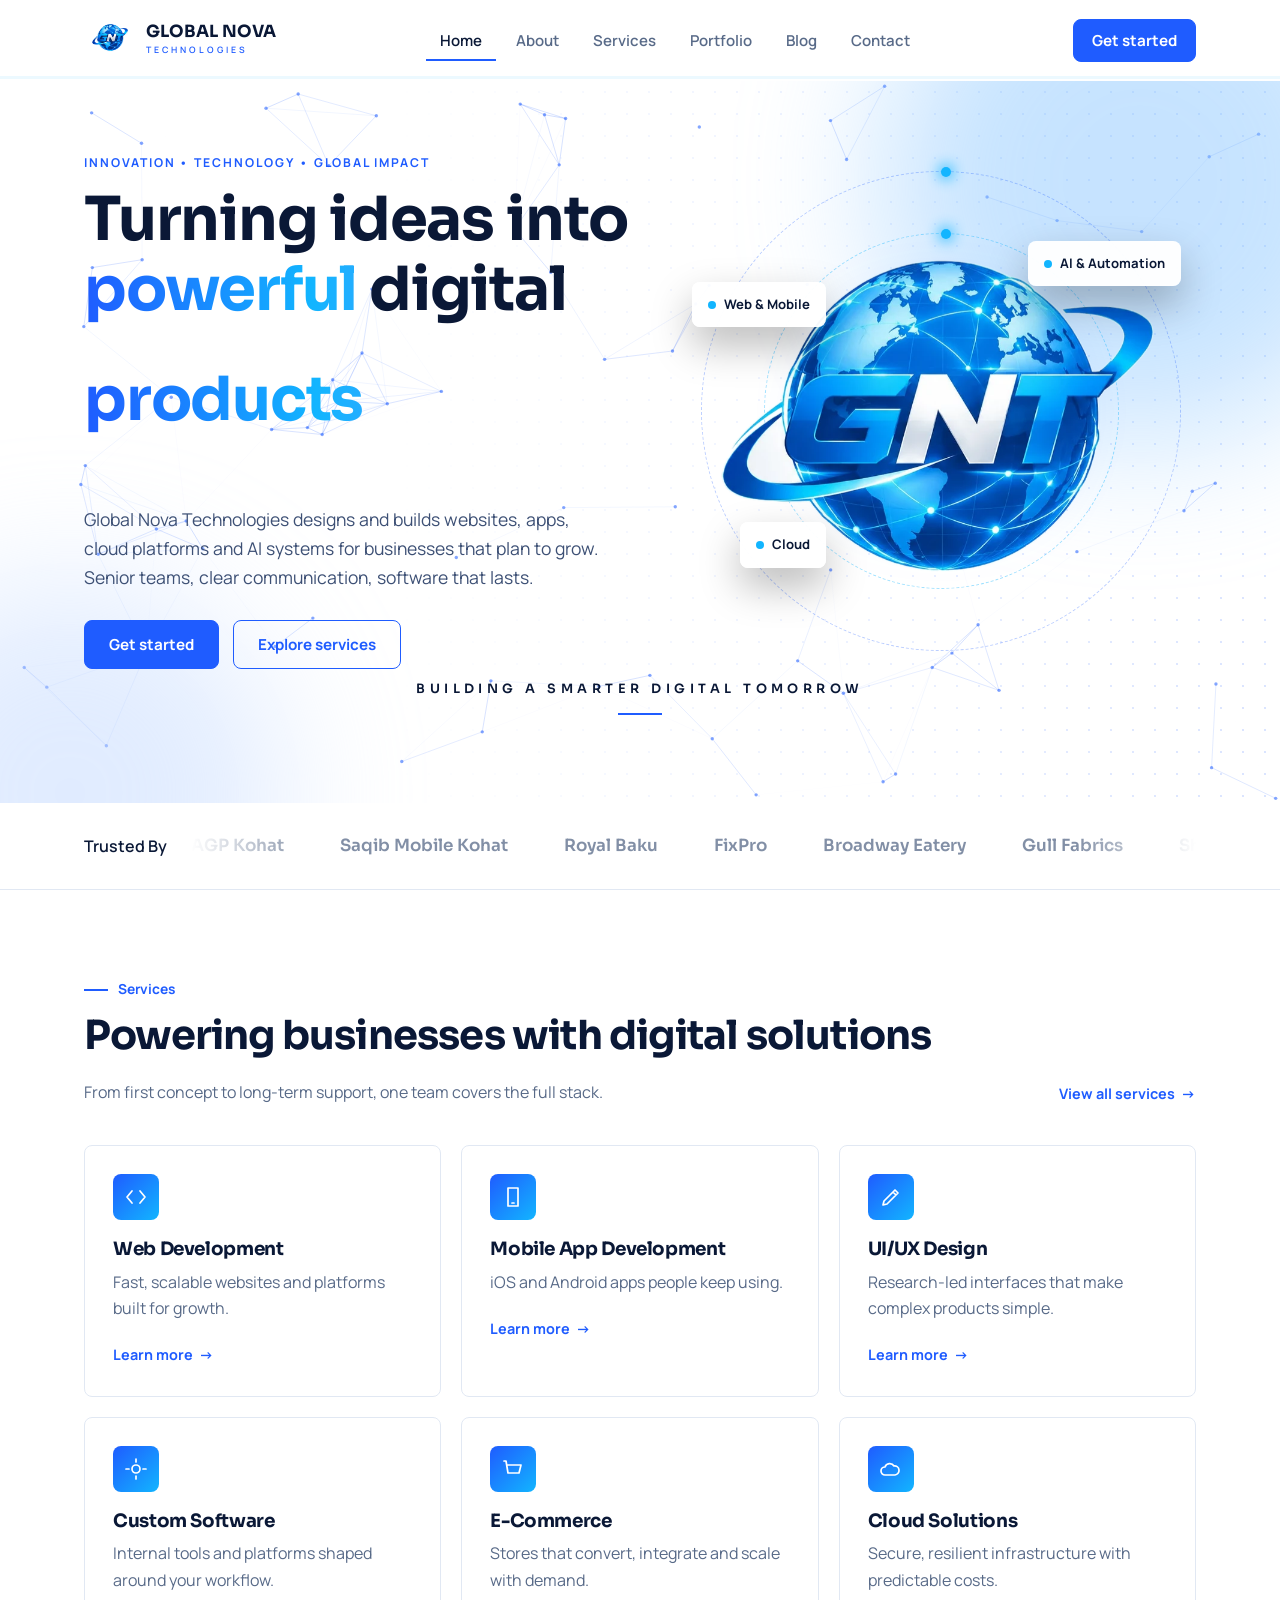
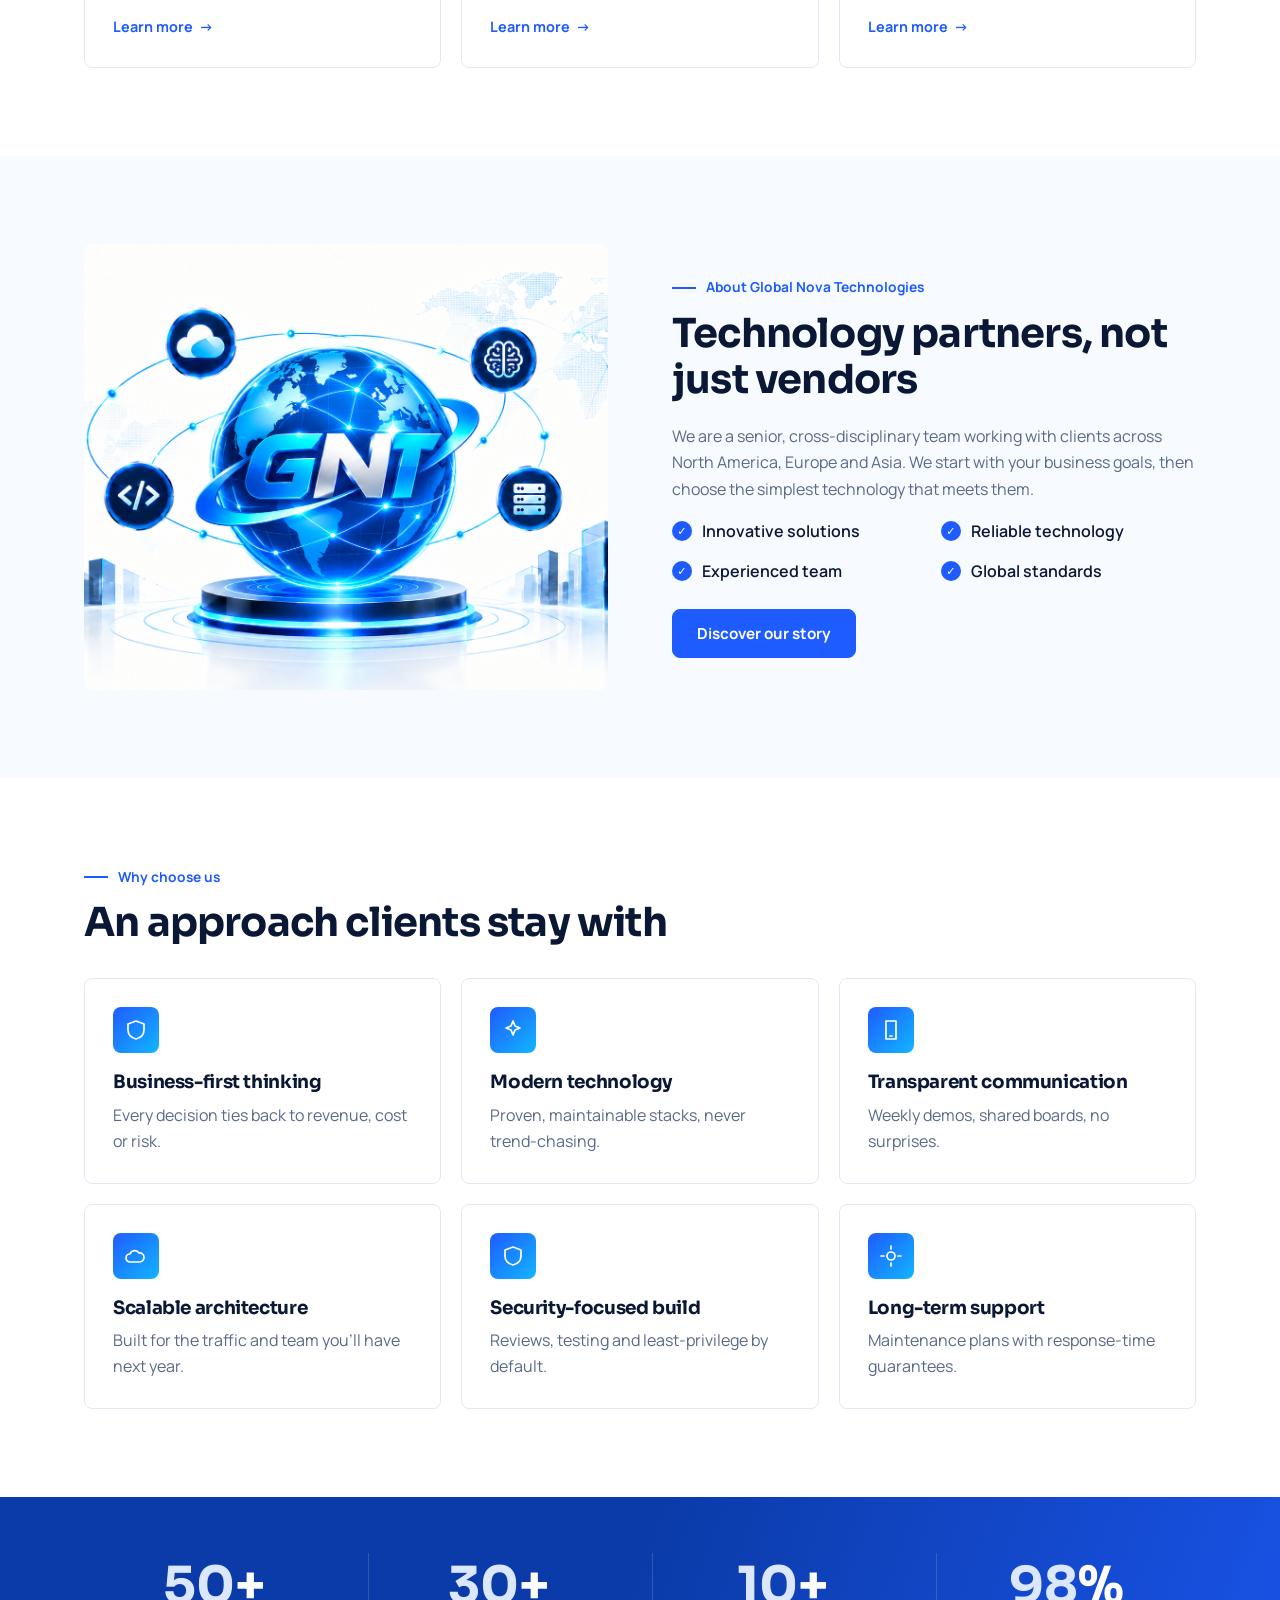
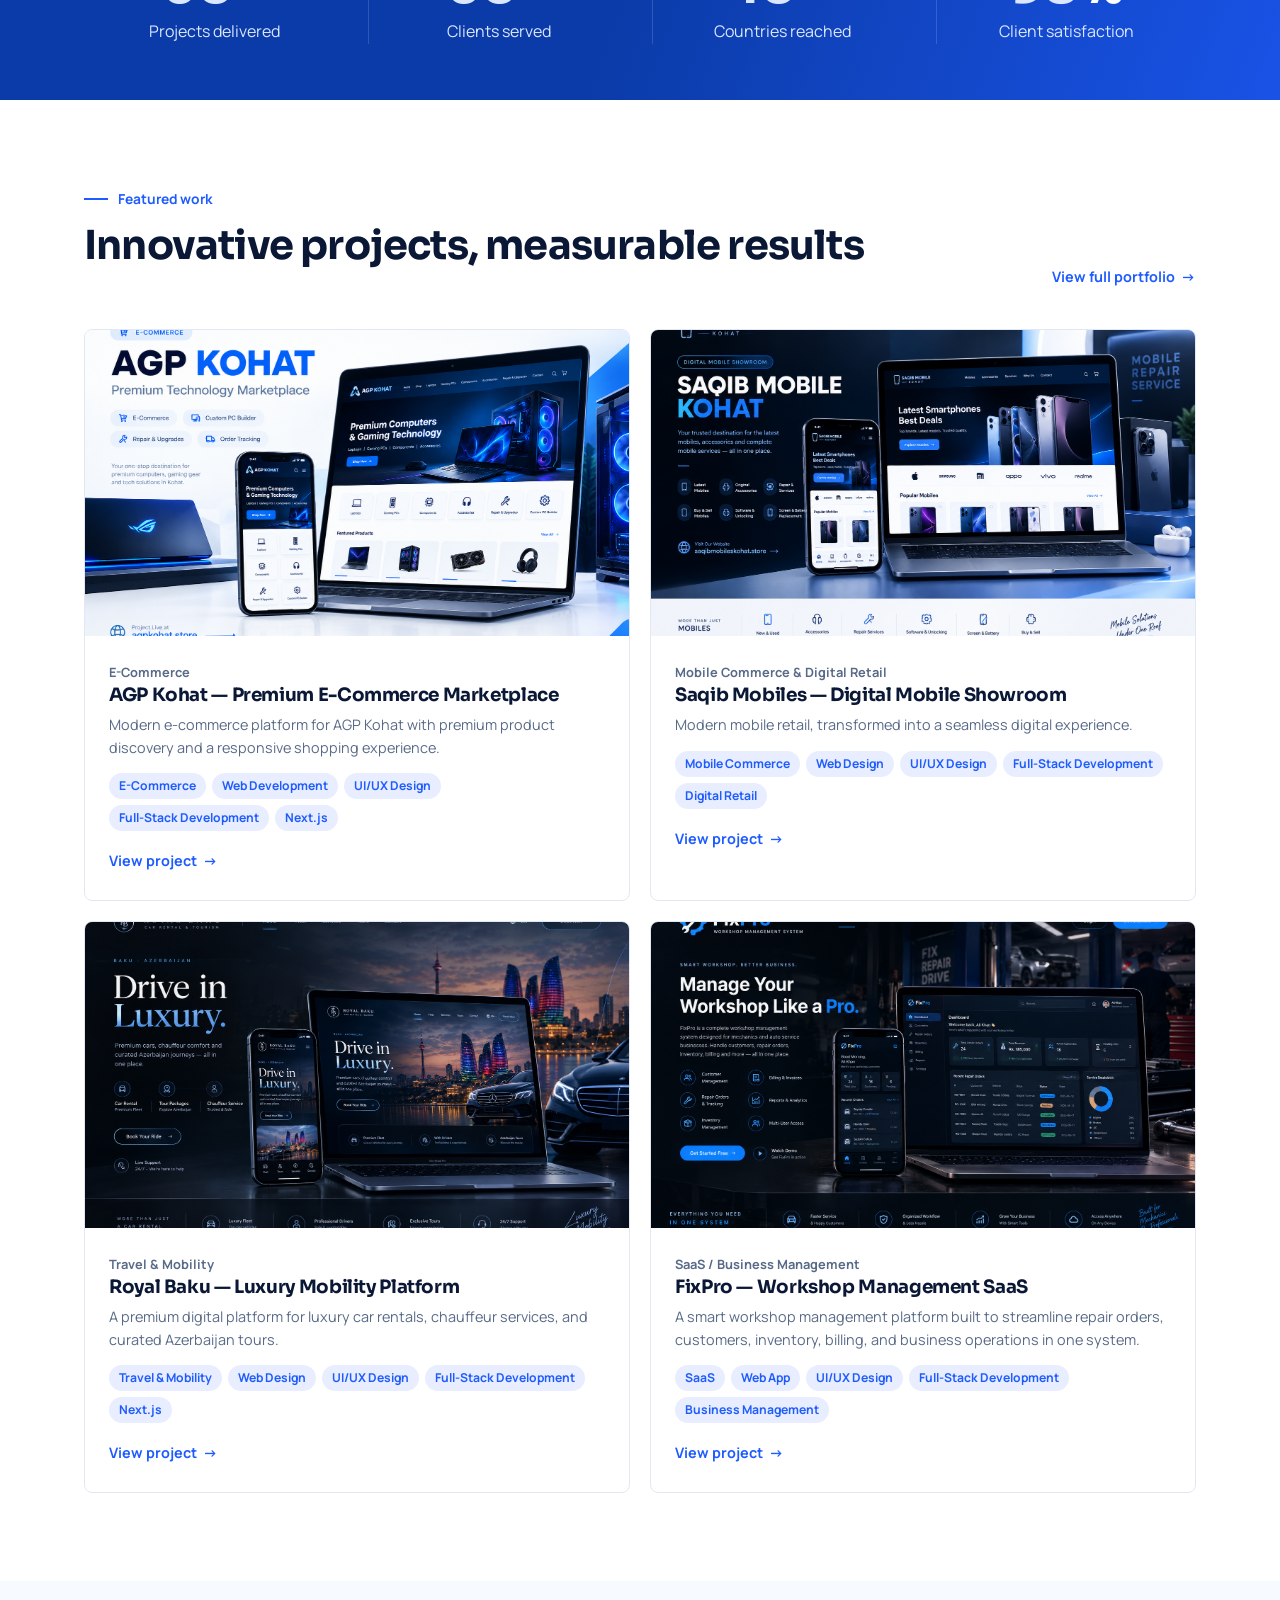
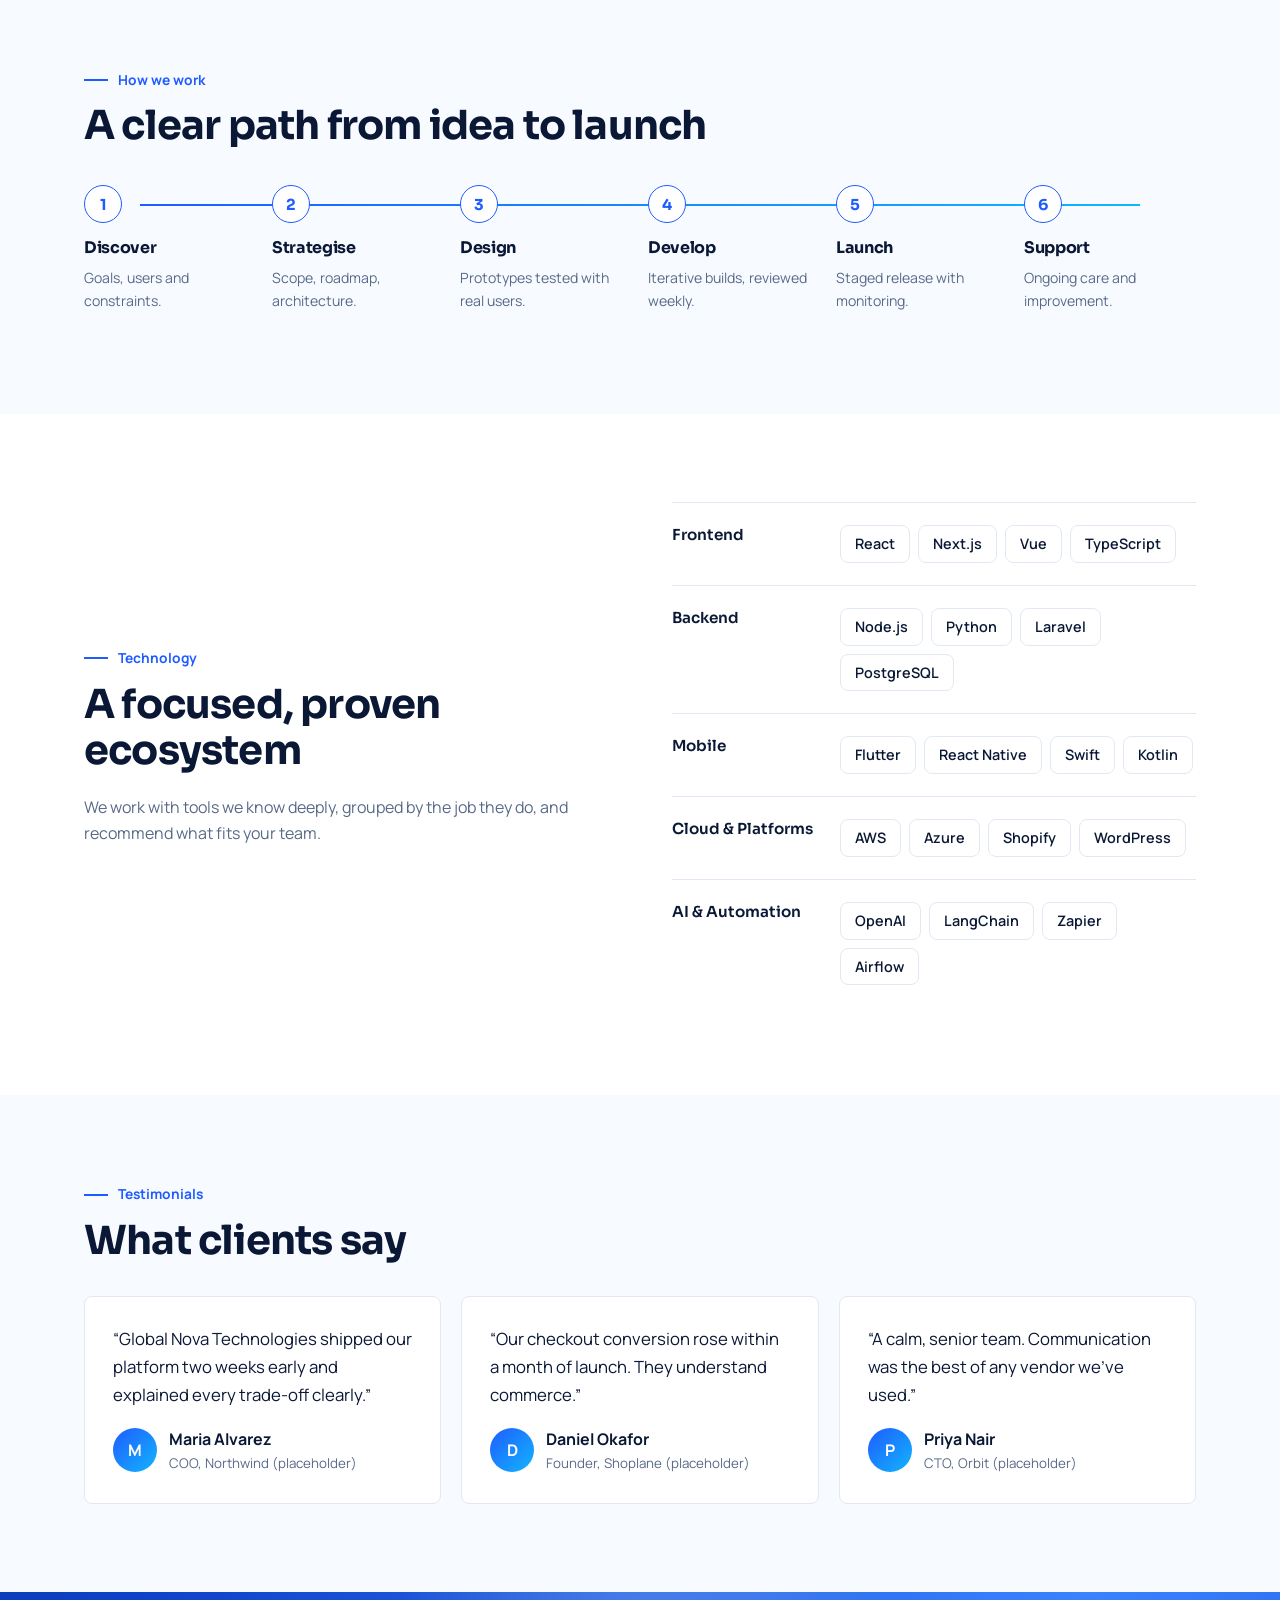
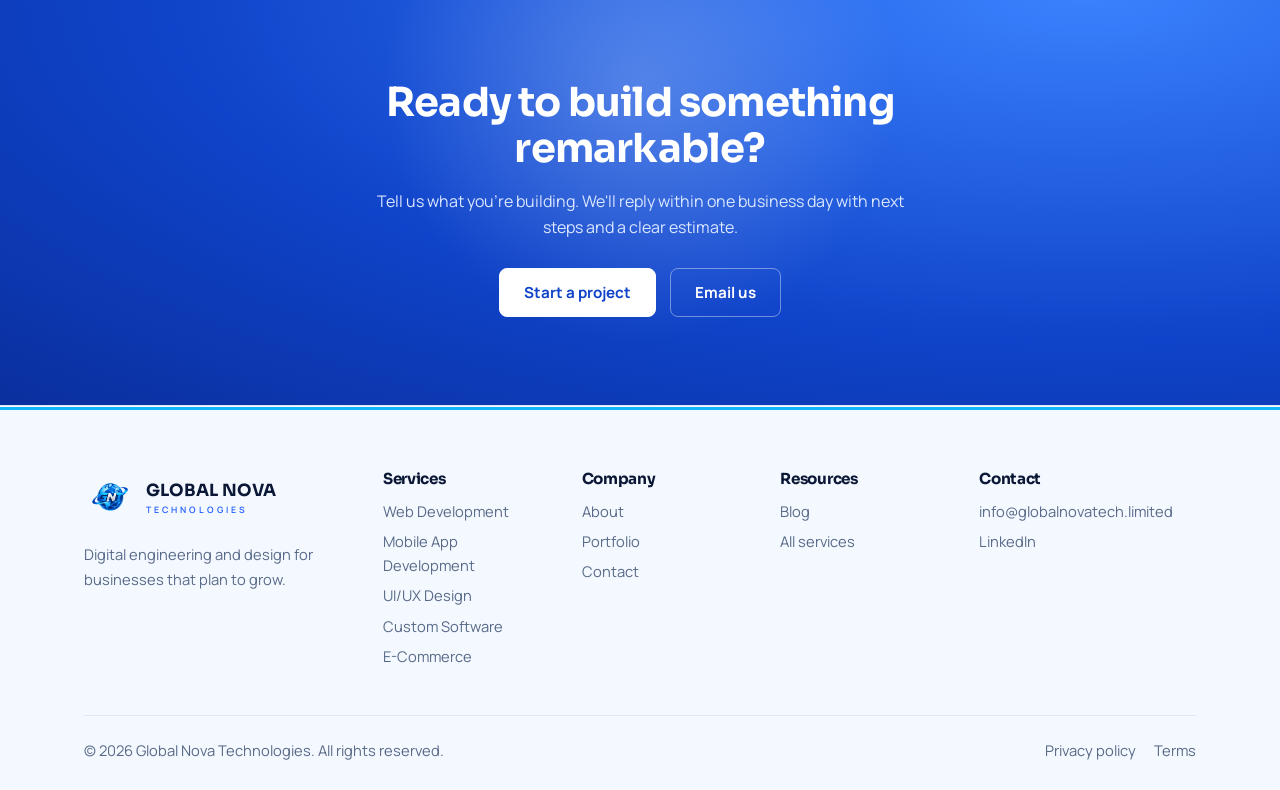
==== index.html @ 8d9099ab "Add files via upload" ====
<!DOCTYPE html><html lang="en"><head><meta charset="utf-8"><meta name="viewport" content="width=device-width, initial-scale=1, viewport-fit=cover"><title>Global Nova Technologies | Digital Engineering & Design</title><meta name="description" content="Global Nova Technologies designs and builds websites, apps, cloud platforms and AI systems for growing businesses worldwide."><link rel="icon" href="assets/global%20nova%20bg.png" type="image/png">
<link href="https://fonts.googleapis.com/css2?family=Manrope:wght@400;500;600;700&family=Sora:wght@500;600;700&display=swap" rel="stylesheet">
<style>
:root{--bg:#fff;--alt:#f7faff;--c:#fff;--t:#0a1836;--m:#586a88;--l:#e1e8f3;--hb:rgba(255,255,255,.92);--b:#1f5cff;--b2:#12b5ff;--n:#071433;--r:8px;box-sizing:border-box;padding-top:env(safe-area-inset-top,0px);padding-bottom:env(safe-area-inset-bottom,0px)}

:root[data-theme=dark]{--bg:#050d20;--alt:#081533;--c:#0b1a3a;--t:#eaf0ff;--m:#9db0d3;--l:#1a2b52;--hb:rgba(5,13,32,.9)}
html{scroll-padding-top:calc(80px + env(safe-area-inset-top,0px));scroll-behavior:smooth}*,*:before,*:after{box-sizing:inherit}
body{margin:0;background:var(--bg);color:var(--t);font:16px/1.65 Manrope,system-ui,sans-serif}
h1,h2,h3,h4{font-family:Sora,Manrope,sans-serif;line-height:1.15;margin:0 0 .5em;letter-spacing:-.02em}h1{font-size:clamp(2.3rem,5vw,3.8rem)}h2{font-size:clamp(1.7rem,3.2vw,2.5rem)}h3{font-size:1.15rem}p{margin:0 0 1em;color:var(--m)}a{color:inherit;text-decoration:none}
:focus-visible{outline:3px solid var(--b2);outline-offset:2px}.wrap{max-width:1160px;margin:auto;padding:0 24px}section{padding:88px 0}.dk{background:var(--n);color:#fff}.dk p{color:#a9bbdd}.ac{color:var(--b)}.dk .ac{color:#4da3ff}.hero .ac{color:#1f7bff}
.eb{font-size:.86rem;font-weight:700;color:var(--b);margin-bottom:12px;display:flex;gap:10px;align-items:center}.eb:before{content:"";width:24px;height:2px;background:currentColor}.dk .eb{color:#4da3ff}
header{position:sticky;top:env(safe-area-inset-top,0px);z-index:50;background:var(--hb);border-bottom:1px solid transparent;transition:.25s}header.s{backdrop-filter:blur(12px);-webkit-backdrop-filter:blur(12px);border-color:var(--l);box-shadow:0 8px 28px rgba(7,20,51,.07)}
.nb{display:flex;align-items:center;justify-content:space-between;height:80px;transition:height .25s}header.s .nb{height:62px}.logo{display:flex;align-items:center;gap:10px;font:700 1.3rem Sora,sans-serif}.logo svg{width:38px;height:38px;display:block;object-fit:contain}.logo img{width:52px;height:52px;display:block;object-fit:contain;transform:translateY(-2px)}.logo span{display:flex;flex-direction:column;line-height:1;font-size:1.05rem;text-transform:uppercase}.logo small{font:600 .55rem Manrope;letter-spacing:.34em;color:var(--b);margin-top:4px}.gv img{width:100%;height:auto;display:block}.tag{position:absolute;right:max(20px,3vw);top:46%;width:132px;font:600 .8rem Sora;letter-spacing:.35em;text-transform:uppercase;color:#0a1836;line-height:2}.tag:after{content:"";display:block;width:44px;height:2px;background:#1f5cff;margin-top:10px}@media(max-width:1280px){.tag{position:static;width:auto;margin-top:8px;text-align:center}.tag:after{margin:10px auto 0}}
#menu{display:flex;gap:6px;list-style:none;margin:0;padding:0}#menu a{padding:8px 14px;font-weight:600;font-size:.94rem;color:var(--m);border-bottom:2px solid transparent}#menu a:hover,#menu a.on{color:var(--t);border-color:var(--b)}
.btn{display:inline-flex;align-items:center;gap:8px;padding:13px 24px;border-radius:var(--r);font:700 .95rem Manrope,sans-serif;border:1.5px solid var(--b);background:var(--b);color:#fff;cursor:pointer;transition:.2s}.btn:hover{background:#1748d1;transform:translateY(-1px);box-shadow:0 10px 22px rgba(31,92,255,.28)}.btn.o{background:transparent;color:var(--b)}.btn.o:hover{background:rgba(31,92,255,.08);box-shadow:none}.dk .btn.o{color:#fff;border-color:rgba(255,255,255,.4)}.btn.sm{padding:10px 18px}
#bg{display:none;background:none;border:0;width:44px;height:44px;cursor:pointer;color:var(--t)}#bg span,#bg:before,#bg:after{content:"";display:block;width:22px;height:2px;background:currentColor;margin:5px auto;transition:.25s}
.hero{background:radial-gradient(ellipse at 72% 45%,#fff 0,rgba(255,255,255,0) 55%),linear-gradient(120deg,#eaf3ff,#cde2ff);color:#0a1836;padding:72px 0 88px;position:relative;overflow:hidden}.hero:before{content:"";position:absolute;inset:0;background-image:radial-gradient(rgba(31,92,255,.17) 1.2px,transparent 1.4px);background-size:22px 22px;mask-image:linear-gradient(90deg,transparent 30%,#000)}
.hg{display:grid;grid-template-columns:1.05fr .95fr;gap:40px;align-items:center;position:relative}.hero p{color:#3d5075;font-size:1.1rem;max-width:520px}.hero .eb{color:#1f5cff;letter-spacing:.16em;font-size:.76rem;text-transform:uppercase}.hero .eb:before{display:none}.cta{display:flex;gap:14px;flex-wrap:wrap;margin-top:28px}
.gv{position:relative;max-width:480px;margin:auto}.gv svg{width:100%;height:auto;display:block}.orb{transform-origin:200px 200px;animation:sp 40s linear infinite}@keyframes sp{to{transform:rotate(360deg)}}
.chip{position:absolute;background:rgba(255,255,255,.96);color:#0a1836;border-radius:var(--r);padding:12px 16px;box-shadow:0 18px 40px rgba(0,0,0,.28);font-size:.82rem;font-weight:700}.chip small{display:block;color:#586a88;font-weight:500}.chip b{font:700 1.25rem Sora;color:#1f5cff}
.trust{padding:30px 0;background:var(--c);border-bottom:1px solid var(--l)}.trust .wrap{display:flex;align-items:center;justify-content:space-between;gap:24px;flex-wrap:wrap}.trust p{margin:0;font-weight:600;color:var(--t)}.tl{display:flex;gap:34px;flex-wrap:wrap;font:600 1.05rem Sora;color:var(--m);opacity:.75}
.sh{display:flex;justify-content:space-between;align-items:end;gap:20px;margin-bottom:40px;flex-wrap:wrap}.sh p{max-width:560px;margin:0}
.g{display:grid;gap:20px}.g3{grid-template-columns:repeat(3,1fr)}.g2{grid-template-columns:1fr 1fr}.g4{grid-template-columns:repeat(4,1fr)}
.card{background:var(--c);border:1px solid var(--l);border-radius:var(--r);padding:28px;transition:.25s;position:relative}a.card:hover,.card.h:hover{transform:translateY(-4px);border-color:var(--b);box-shadow:0 18px 40px rgba(31,92,255,.12)}
.team-section{margin-top:0}.team-grid{display:grid;grid-template-columns:repeat(2,minmax(0,260px));gap:14px;justify-content:center;align-items:stretch;margin:28px auto 0;width:min(560px,100%)}.team-card{max-width:260px;width:100%;padding:0;overflow:hidden;box-shadow:0 10px 22px rgba(7,20,51,.06);margin:0 auto}.team-card:hover{transform:translateY(-4px);border-color:var(--b);box-shadow:0 14px 30px rgba(31,92,255,.12)}.team-photo-wrap{position:relative;aspect-ratio:4/4.35;overflow:hidden;background:linear-gradient(180deg,#edf4ff,#dfeeff);border-bottom:1px solid var(--l)}.team-photo{width:100%;height:100%;display:block;object-fit:cover;object-position:center top;background:#eef4ff}.team-card:nth-child(1) .team-photo{transform:scale(1.18) translateY(-4%);object-position:center 18%}.team-card:nth-child(2) .team-photo{transform:scale(1.14) translateY(6%);object-position:center 17%}.team-content{padding:14px 16px 15px}.team-role{display:block;font:700 .68rem Sora,Manrope,sans-serif;letter-spacing:.1em;text-transform:uppercase;color:var(--b);margin-bottom:7px}.team-card h3{margin:0 0 5px;font-size:1rem}.team-card p{margin:0;color:var(--m);font-size:.9rem}.team-card .team-sub{display:block;margin-top:6px;color:var(--t);font-weight:600}.ic{width:46px;height:46px;border-radius:var(--r);background:linear-gradient(135deg,#1f5cff,#12b5ff);color:#fff;display:grid;place-items:center;margin-bottom:18px}.ic svg{width:24px;height:24px}
.more{font-weight:700;color:var(--b);font-size:.9rem;display:inline-flex;gap:6px;margin-top:6px}.more:after{content:"\2192";transition:.2s}.card:hover .more:after{transform:translateX(4px)}
.split{display:grid;grid-template-columns:1fr 1fr;gap:64px;align-items:center}.vis{aspect-ratio:16/10;border-radius:var(--r);background:linear-gradient(135deg,hsl(var(--h,220) 80% 14%),hsl(var(--h,220) 85% 32%));position:relative;overflow:hidden;display:flex;align-items:flex-end;gap:7%;padding:14% 10% 0}.vis:before{content:"";position:absolute;left:8%;right:8%;top:12%;height:9%;background:rgba(255,255,255,.18);border-radius:3px}.vis i{flex:1;background:linear-gradient(#fff,rgba(255,255,255,.35));border-radius:3px 3px 0 0;opacity:.85}.vis i:nth-child(1){height:34%}.vis i:nth-child(2){height:52%}.vis i:nth-child(3){height:42%}.vis i:nth-child(4){height:66%}.blog-feature-image{display:block;padding:0;background:none}.blog-feature-image:before{display:none}.blog-feature-image img{width:100%;height:100%;display:block;object-fit:cover}
.tall{aspect-ratio:4/3.4}.about-image{aspect-ratio:4/3.4;border-radius:var(--r);overflow:hidden}.about-image img{width:100%;height:100%;display:block;object-fit:cover;object-position:center}.ck{list-style:none;padding:0;margin:0 0 24px;display:grid;grid-template-columns:1fr 1fr;gap:14px}.ck li{font-weight:600;display:flex;gap:10px}.ck li:before{content:"\2713";color:#fff;background:var(--b);width:20px;height:20px;border-radius:50%;display:grid;place-items:center;font-size:.7rem;flex:none;margin-top:3px}
.num{font:700 .95rem Sora;color:var(--b);border:1.5px solid var(--b);width:38px;height:38px;border-radius:50%;display:grid;place-items:center;margin-bottom:16px;background:var(--c)}
.st{display:grid;grid-template-columns:repeat(4,1fr);gap:24px;text-align:center}.st b{display:block;font:700 clamp(2.2rem,4vw,3.2rem) Sora;color:#fff}.st span{color:#a9bbdd}.st div{border-left:1px solid rgba(255,255,255,.15)}.st div:first-child{border:0}
.pc{padding:0;overflow:hidden;display:block}.pc .vis{border-radius:0;aspect-ratio:16/9;transition:transform .5s}.pc:hover .vis{transform:scale(1.04)}.pc .cl{overflow:hidden}.pc .bd{padding:22px 24px 26px}.pc .bd p{font-size:.9rem;line-height:1.55;margin:8px 0 14px}.tg{display:flex;gap:6px;flex-wrap:wrap;margin:8px 0 12px}.tg span{font-size:.76rem;font-weight:700;background:rgba(31,92,255,.1);color:var(--b);padding:3px 10px;border-radius:99px}.cat{font-size:.8rem;font-weight:700;color:var(--m)}
.tl2{display:grid;grid-template-columns:repeat(6,1fr);gap:16px;position:relative}.tl2:before{content:"";position:absolute;top:19px;left:5%;right:5%;height:2px;background:var(--l)}.tl2 div{position:relative}.tl2 h3{font-size:1rem}.tl2 p{font-size:.88rem}
.social-section{background:var(--bg)}.social-grid{display:grid;grid-template-columns:repeat(6,minmax(0,1fr));gap:16px;position:relative;margin-top:36px}.social-grid:before{content:"";position:absolute;top:27px;left:8.3%;right:8.3%;height:2px;background:linear-gradient(90deg,var(--b),var(--b2));opacity:.65}.social-link{position:relative;z-index:1;display:flex;align-items:center;flex-direction:column;gap:12px;text-align:center;font:700 .92rem Sora,Manrope,sans-serif;color:var(--t)}.social-mark{width:56px;aspect-ratio:1;border:1.5px solid var(--b);border-radius:50%;display:grid;place-items:center;background:var(--c);color:var(--b);transition:transform .35s cubic-bezier(.2,.8,.2,1),background .25s,color .25s,box-shadow .3s,border-color .25s}.social-mark svg{width:24px;height:24px;display:block}.social-link:hover .social-mark,.social-link:focus-visible .social-mark{transform:translateY(-4px) rotate(-8deg) scale(1.08);background:#d9edff;color:var(--b);border-color:#a8d2ff;box-shadow:0 12px 28px rgba(31,92,255,.18)}.social-link:active .social-mark{transform:translateY(-1px) rotate(-2deg) scale(.98)}
.social-link:nth-child(even):hover .social-mark,.social-link:nth-child(even):focus-visible .social-mark{transform:translateY(-4px) rotate(7deg) scale(1.08)}
.tk{display:grid;grid-template-columns:150px 1fr;gap:18px;padding:22px 0;border-top:1px solid var(--l)}.tk b{font:600 .95rem Sora}.tk div{display:flex;gap:8px;flex-wrap:wrap}.tk span{background:var(--c);border:1px solid var(--l);padding:6px 14px;border-radius:var(--r);font-weight:600;font-size:.9rem}
blockquote{margin:0;font-size:1.05rem;color:var(--t)}.who{display:flex;gap:12px;align-items:center;margin-top:18px}.av{width:44px;height:44px;border-radius:50%;background:linear-gradient(135deg,#1f5cff,#12b5ff);color:#fff;display:grid;place-items:center;font-weight:700}.who small{display:block;color:var(--m)}
.cs{background:radial-gradient(ellipse at 85% 0,#14479f,#071433 65%);text-align:center}.cs h2{max-width:720px;margin:0 auto 16px;color:#fff}.cs p{max-width:560px;margin:0 auto 12px}.cs .cta{justify-content:center}
.ph{background:linear-gradient(180deg,#0a1f4d,#071433);color:#fff;padding:72px 0 64px}.ph p{color:#b7c8e8;max-width:640px;font-size:1.08rem}.ph .eb{color:#7cc0ff}.crumb{font-size:.86rem;color:#8fb2e8;margin-bottom:16px}.crumb a:hover{text-decoration:underline}
.fl{display:flex;gap:10px;flex-wrap:wrap;margin-bottom:28px;align-items:center}.fl button{font:600 .88rem Manrope;padding:8px 16px;border-radius:99px;border:1px solid var(--l);background:var(--c);color:var(--t);cursor:pointer}.fl button.on,.fl button:hover{background:var(--b);border-color:var(--b);color:#fff}
input,select,textarea{width:100%;font:500 1rem Manrope;padding:13px 14px;border:1.5px solid var(--l);border-radius:var(--r);background:var(--c);color:var(--t)}input:focus,select:focus,textarea:focus{border-color:var(--b);outline:0;box-shadow:0 0 0 3px rgba(31,92,255,.18)}.fl input{max-width:260px;margin-left:auto}
label{font-weight:700;font-size:.9rem;display:block;margin-bottom:6px}.f{margin-bottom:18px}.er{color:#d92d4c;font-size:.83rem;min-height:1.2em;display:block;margin-top:4px}[aria-invalid=true]{border-color:#d92d4c}.ok{background:rgba(16,185,129,.1);border:1px solid #10b981;border-radius:var(--r);padding:28px;text-align:center}.emp{text-align:center;padding:48px;border:1.5px dashed var(--l);border-radius:var(--r);grid-column:1/-1;color:var(--m)}
details{background:var(--c);border:1px solid var(--l);border-radius:var(--r);padding:18px 22px;margin-bottom:12px}summary{font-weight:700;cursor:pointer}details p{margin:10px 0 0}
.mt{display:grid;grid-template-columns:repeat(4,1fr);gap:16px}.mt div{border-left:3px solid var(--b);padding-left:14px}.mt small{color:var(--m);display:block}.mt b{font-family:Sora}
.art{max-width:720px;margin:auto}.art p{font-size:1.08rem;color:var(--t);opacity:.85}.art h2{margin-top:1.6em;font-size:1.6rem}
.contact-info{display:grid;grid-template-columns:repeat(2,minmax(0,1fr));gap:0 24px}.contact-info h3,.contact-info .contact-social{grid-column:1/-1}.contact-info p{min-width:0;margin:0;padding:16px 0;border-top:1px solid var(--l);overflow-wrap:anywhere}.contact-info .contact-social{padding-bottom:0}
footer{background:#050e26;color:#a9bbdd;padding:64px 0 28px;font-size:.92rem}.fg{display:grid;grid-template-columns:1.6fr 1fr 1fr 1fr 1.3fr;gap:32px}footer h4{color:#fff;font-size:.95rem}footer a{display:block;padding:3px 0}footer a:hover{color:#fff}.fb{border-top:1px solid #1a2b52;margin-top:44px;padding-top:22px;display:flex;justify-content:space-between;gap:16px;flex-wrap:wrap}.fb a{display:inline;margin-left:18px}
.rv{opacity:0;transform:translateY(14px);transition:.6s}.rv.in{opacity:1;transform:none}
@media(max-width:960px){#bg{display:block}#menu{position:fixed;inset:0 0 0 auto;width:min(320px,86vw);background:var(--c);flex-direction:column;padding:96px 24px;transform:translateX(105%);transition:.3s;box-shadow:-20px 0 50px rgba(0,0,0,.2);z-index:60}#menu.o{transform:none}.nb .btn{display:none}#bg{position:relative;z-index:70}.hg,.split,.g2{grid-template-columns:1fr}.g3,.g4,.mt{grid-template-columns:1fr 1fr}.tl2{grid-template-columns:1fr 1fr}.tl2:before{display:none}.social-grid{grid-template-columns:repeat(3,minmax(0,1fr));row-gap:28px}.social-grid:before{display:none}.fg{grid-template-columns:1fr 1fr}.st{grid-template-columns:1fr 1fr}.st div:nth-child(3){border:0}section{padding:64px 0}.hero{padding:48px 0 64px}}
@media(max-width:600px){.g3,.g4,.g2,.mt,.tl2,.ck,.contact-info{grid-template-columns:1fr}.contact-info h3,.contact-info .contact-social{grid-column:1}.social-grid{grid-template-columns:repeat(2,minmax(0,1fr));gap:26px 12px}.tk{grid-template-columns:1fr;gap:8px}.fl input{max-width:none;margin:0;width:100%}.fg{grid-template-columns:1fr}}
@media(prefers-reduced-motion:reduce){*{animation:none!important;transition:none!important}.rv{opacity:1;transform:none}html{scroll-behavior:auto}}

.hero{background:#fff;isolation:isolate}#cv{position:absolute;inset:0;width:100%;height:100%;z-index:0}.hero .hg{z-index:1}.hero:before{z-index:0}
.bl{position:absolute;border-radius:50%;filter:blur(70px);opacity:.5;pointer-events:none;z-index:0}.b1{width:520px;height:520px;right:-120px;top:-160px;background:#8ec8ff;animation:dr 14s ease-in-out infinite alternate}.b2{width:420px;height:420px;left:-140px;bottom:-200px;background:#c3d9ff;animation:dr 18s ease-in-out infinite alternate-reverse}
.hero h1{perspective:600px}.w{display:inline-block;opacity:0;transform:translateY(26px) rotateX(-45deg);animation:wi .85s cubic-bezier(.2,.8,.2,1) forwards;animation-delay:calc(var(--i)*.09s + .1s)}
.hero .sh{color:transparent;background:linear-gradient(90deg,#1f5cff,#12b5ff,#6a8fff,#1f5cff);background-size:250% 100%;-webkit-background-clip:text;background-clip:text;animation:wi .85s cubic-bezier(.2,.8,.2,1) forwards,sm 4s linear infinite;animation-delay:calc(var(--i)*.09s + .1s),0s}
.hero .hg>div:first-child>:not(h1){opacity:0;animation:fu .9s cubic-bezier(.2,.8,.2,1) forwards}.tag{opacity:0;animation:fu 1s 1.3s forwards}
.hero .btn:not(.o){animation:gp 2.6s infinite}.btn{position:relative;overflow:hidden}.btn:not(.o):after{content:"";position:absolute;top:0;left:-60%;width:40%;height:100%;background:linear-gradient(100deg,transparent,rgba(255,255,255,.5),transparent);transform:skewX(-20deg);animation:shn 3.6s infinite}
.gv{animation:fl 7s ease-in-out infinite;perspective:900px}.gv:before{content:"";position:absolute;inset:14% 12%;border-radius:50%;background:radial-gradient(circle,rgba(31,110,255,.4),transparent 68%);filter:blur(26px);animation:pl 4s ease-in-out infinite;z-index:-1}.gi{transform:rotateX(var(--rx,0deg)) rotateY(var(--ry,0deg));transition:transform .25s}
.rgs{position:absolute;left:0;right:0;top:50%;aspect-ratio:1;transform:translateY(-50%);z-index:-1}.rg{position:absolute;inset:0;border-radius:50%;border:1.5px dashed rgba(31,92,255,.3);animation:rt 30s linear infinite}.r2{inset:13%;border-color:rgba(18,181,255,.4);animation-duration:20s;animation-direction:reverse}.rg:after{content:"";position:absolute;top:-5px;left:50%;width:10px;height:10px;border-radius:50%;background:#12b5ff;box-shadow:0 0 14px 2px #12b5ff}
.gv .chip{z-index:3;white-space:nowrap;animation:fl 5s ease-in-out infinite}.dt{display:inline-block;width:8px;height:8px;border-radius:50%;background:#12b5ff;margin-right:8px;animation:pl 1.6s infinite}
.mq{overflow:hidden;flex:1;min-width:240px;mask-image:linear-gradient(90deg,transparent,#000 12%,#000 88%,transparent);-webkit-mask-image:linear-gradient(90deg,transparent,#000 12%,#000 88%,transparent)}.mq .tl{flex-wrap:nowrap;gap:0;width:max-content;animation:mq 24s linear infinite}.mq .tl span{margin-right:56px;white-space:nowrap}
#pb{position:fixed;top:env(safe-area-inset-top,0px);left:0;right:0;height:3px;background:linear-gradient(90deg,#1f5cff,#12b5ff);transform:scaleX(0);transform-origin:left;z-index:80}#app{animation:fi .5s both}
.rv{filter:blur(4px)}.rv.in{filter:none}.card.rv.in{transition:transform .18s,border-color .25s,box-shadow .25s}
a.card:hover,.card.h:hover{transform:perspective(900px) translateY(-6px) rotateX(var(--rx,0deg)) rotateY(var(--ry,0deg))}.card:before{content:"";position:absolute;inset:0;border-radius:inherit;background:radial-gradient(240px circle at var(--mx,50%) var(--my,50%),rgba(31,92,255,.13),transparent 60%);opacity:0;transition:.3s;pointer-events:none}.card:hover:before{opacity:1}.ic{transition:.3s}.card:hover .ic{transform:rotate(-8deg) scale(1.12)}
.tl2 .num{transform:scale(.4)}.tl2 .rv.in .num{transform:scale(1);transition:.5s .2s cubic-bezier(.3,1.6,.5,1)}.tl2:before{transform-origin:left;background:linear-gradient(90deg,#1f5cff,#12b5ff)}@supports(animation-timeline:view()){.tl2:before{animation:ln linear both;animation-timeline:view();animation-range:entry 20% cover 45%}}
.dk:not(.cs){background:linear-gradient(110deg,#071433 20%,#0e3486 50%,#071433 80%);background-size:250% 100%;animation:bgm 12s linear infinite}.cs{position:relative;overflow:hidden}.cs:before{content:"";position:absolute;width:560px;height:560px;left:50%;top:-45%;margin-left:-280px;background:radial-gradient(circle,rgba(18,181,255,.35),transparent 65%);animation:pl 6s ease-in-out infinite}.cs .wrap{position:relative}.ph{background-size:200% 200%;animation:bgm 14s ease infinite alternate}
@keyframes wi{to{opacity:1;transform:none}}@keyframes fu{from{opacity:0;transform:translateY(20px)}to{opacity:1;transform:none}}@keyframes sm{to{background-position:250% 0}}@keyframes fl{50%{transform:translateY(-14px)}}@keyframes pl{50%{opacity:.6;transform:scale(1.12)}}@keyframes rt{to{transform:rotate(360deg)}}@keyframes dr{to{transform:translate(-60px,50px) scale(1.15)}}@keyframes mq{to{transform:translateX(-50%)}}@keyframes shn{0%,60%{left:-60%}100%{left:130%}}@keyframes gp{0%{box-shadow:0 0 0 0 rgba(31,92,255,.45)}70%,100%{box-shadow:0 0 0 16px rgba(31,92,255,0)}}@keyframes bgm{to{background-position:-250% 0}}@keyframes ln{from{transform:scaleX(0)}to{transform:scaleX(1)}}@keyframes fi{from{opacity:0}}
@media(prefers-reduced-motion:reduce){.w,.hero .hg>div:first-child>:not(h1),.tag,.hero .sh{opacity:1!important;transform:none!important}.rv{filter:none}}

.ph{background:#fff;color:var(--t);position:relative;overflow:hidden;animation:none;border-bottom:1px solid var(--l)}.ph .wrap{position:relative;z-index:1}.ph p{color:var(--m)}.ph .eb{color:var(--b)}.crumb{color:var(--m)}.crumb a{color:var(--b)}
.ph:before{content:"";position:absolute;inset:0;background-image:radial-gradient(rgba(31,92,255,.15) 1.2px,transparent 1.4px);background-size:22px 22px;mask-image:linear-gradient(90deg,transparent 35%,#000);-webkit-mask-image:linear-gradient(90deg,transparent 35%,#000)}.ph:after{content:"";position:absolute;right:-120px;top:-190px;width:480px;height:480px;border-radius:50%;background:#8ec8ff;filter:blur(72px);opacity:.45;animation:dr 14s ease-in-out infinite alternate}
.ph .crumb{animation:fu .6s both}.ph .eb{animation:fu .7s .08s both}.ph h1{animation:fu .8s .16s both}.ph p{animation:fu .8s .28s both}
.dk:not(.cs){background:linear-gradient(110deg,#0b3ba8 20%,#1f5cff 50%,#0b3ba8 80%);background-size:250% 100%}.cs{background:radial-gradient(ellipse at 85% 0,#3b82ff,#0f43c9 60%,#0a2f9e)}.cs:before{background:radial-gradient(circle,rgba(255,255,255,.22),transparent 65%)}.dk p,.st span{color:#dbe7ff}
.dk .btn:not(.o){background:#fff;color:#0f43c9;border-color:#fff}.dk .btn:not(.o):hover{background:#eef4ff;box-shadow:0 10px 24px rgba(0,0,0,.25)}
footer{background:#f4f8ff;color:var(--m);border-top:1px solid var(--l)}footer h4{color:var(--t)}footer a:hover{color:var(--b)}.fb{border-color:var(--l)}footer .logo{color:var(--t)!important}
</style></head><body>
<div id="pb"></div><header id="hd"><div class="wrap nb"><a class="logo" href="#/" aria-label="Global Nova Technologies home"><img src="assets/global%20nova%20bg.png" alt="" aria-hidden="true"><span>Global Nova<small>Technologies</small></span></a>
<ul id="menu"></ul><a class="btn sm" href="#/contact">Get started</a><button id="bg" aria-label="Open menu" aria-expanded="false"><span></span></button></div></header>
<main id="app" tabindex="-1"></main><footer id="ft"></footer>
<script>
const $=(s,e=document)=>e.querySelector(s),$$=(s,e=document)=>[...e.querySelectorAll(s)];
const P=["M8 6l-5 6 5 6M16 6l5 6-5 6","M7 3h10v18H7zM11 18h2","M4 20l4-1L19 8l-3-3L5 16zM14 7l3 3","M12 8a4 4 0 100 8 4 4 0 000-8zM12 2v3M12 19v3M2 12h3M19 12h3","M3 4h2l2 12h11l2-8H6","M6 18a4 4 0 010-8 5 5 0 019-1 4 4 0 011 9z","M12 3l2 5 5 2-5 2-2 5-2-5-5-2 5-2z","M4 20V10M10 20V4M16 20v-7M22 20H2","M12 3l8 3v6c0 5-4 8-8 9-4-1-8-4-8-9V6z","M4 4h16v16H4zM4 9h16M9 9v11"];
const ic=i=>`<span class="ic"><svg viewBox="0 0 24 24" fill="none" stroke="currentColor" stroke-width="1.7" stroke-linecap="round" stroke-linejoin="round"><path d="${P[i%10]}"/></svg></span>`;
// [slug,name,short,benefits(|),tech(,)]
const S=[["web","Web Development","Fast, scalable websites and platforms built for growth.","Sub-2s load times|SEO-first architecture|Headless and CMS-ready","React,Next.js,Node.js"],
["mobile","Mobile App Development","iOS and Android apps people keep using.","One codebase, both stores|Offline-first patterns|Release management","Flutter,React Native,Swift"],
["design","UI/UX Design","Research-led interfaces that make complex products simple.","User research and testing|Design systems|Accessible by default","Figma,Storybook"],
["software","Custom Software","Internal tools and platforms shaped around your workflow.","Fits your process|Clean, documented code|Built to scale","Python,Laravel,PostgreSQL"],
["ecommerce","E-Commerce","Stores that convert, integrate and scale with demand.","Checkout optimisation|ERP and payment integrations|Multi-currency","Shopify,WooCommerce,Stripe"],
["cloud","Cloud Solutions","Secure, resilient infrastructure with predictable costs.","Zero-downtime deploys|Cost monitoring|Security reviews","AWS,Azure,Docker"],
["ai","AI & Automation","Practical AI that removes manual work from your operations.","Workflow automation|Custom assistants|Data pipelines","Python,OpenAI,LangChain"],
["marketing","Digital Marketing","Measured campaigns that bring in qualified demand.","Technical SEO|Paid media|Analytics and reporting","GA4,Ads,HubSpot"],
["brand","Branding & Creative","Identities and content that make you recognisable.","Brand strategy|Visual identity|Motion and video","Illustrator,After Effects"],
["consulting","IT Consulting","Independent guidance on architecture, vendors and roadmaps.","Technology audits|Roadmaps|Team coaching","Architecture,DevOps"]];
// [slug,title,cat,desc,tags,hue,image]
const W=[["agp-kohat","AGP Kohat — Premium E-Commerce Marketplace","E-Commerce","Modern e-commerce platform for AGP Kohat with premium product discovery and a responsive shopping experience.","E-Commerce,Web Development,UI/UX Design,Full-Stack Development,Next.js",200,"assets/Agp ecommerce.png"],["saqib-mobile","Saqib Mobiles — Digital Mobile Showroom","Mobile Commerce & Digital Retail","Modern mobile retail, transformed into a seamless digital experience.","Mobile Commerce,Web Design,UI/UX Design,Full-Stack Development,Digital Retail",220,"assets/saqib mobiles kohat.png"],["royal-baku","Royal Baku — Luxury Mobility Platform","Travel & Mobility","A premium digital platform for luxury car rentals, chauffeur services, and curated Azerbaijan tours.","Travel & Mobility,Web Design,UI/UX Design,Full-Stack Development,Next.js",210,"assets/royal baku az.png"],["fix-pro","FixPro — Workshop Management SaaS","SaaS / Business Management","A smart workshop management platform built to streamline repair orders, customers, inventory, billing, and business operations in one system.","SaaS,Web App,UI/UX Design,Full-Stack Development,Business Management",195,"assets/fix pro.png"],["broadway-eatery","Broadway Eatery — Digital Dining Experience","Food & Hospitality","A modern restaurant platform designed for effortless menu browsing, online ordering, and a seamless mobile-first dining experience.","Web Design,UI/UX Design,Food & Hospitality,E-Commerce,Responsive Design",25,"assets/broadway eatery.png"],["shaheen-express","Shaheen Express — Smart Transport Experience","Travel & Mobility","A modern digital platform for intercity bus booking, route discovery, and a seamless passenger experience.","Travel & Mobility,Web Design,UI/UX Design,Full-Stack Development,Transport",205,"assets/shaheen express.png","Connecting people and places through a smarter travel experience."],["gull-fabrics","Gull Fabrics — Premium Fabric Store","Fashion & Lifestyle","A premium digital storefront designed for effortless fabric discovery, product browsing, and online shopping.","Fashion & Lifestyle,Web Design,UI/UX Design,E-Commerce",330,"assets/gull fabrics.png","Where premium fabrics meet modern digital style."]];
// [id,title,cat,date,excerpt]
const B=[["headless","Is headless commerce right for your business?","Engineering","12 Sep 2026","A practical look at cost, complexity and when a decoupled front end pays off."],["ux-audit","A five-step UX audit you can run this week","Design","3 Sep 2026","Find the friction in your product before your customers do."],["ai-ops","Where AI actually saves time in operations","AI","25 Aug 2026","Four automations with measurable returns, and three to skip."],["cloud-cost","Cutting cloud spend without slowing teams down","Cloud","14 Aug 2026","Right-sizing, reservations and the habits that keep bills flat."],["launch","The pre-launch checklist we use on every project","Engineering","30 Jul 2026","Performance, security and analytics checks before go-live."],["brand-sys","Why design systems outlast redesigns","Design","18 Jul 2026","One source of truth keeps brand and product aligned as you grow."]];
const T=[["Frontend","React,Next.js,Vue,TypeScript"],["Backend","Node.js,Python,Laravel,PostgreSQL"],["Mobile","Flutter,React Native,Swift,Kotlin"],["Cloud & Platforms","AWS,Azure,Shopify,WordPress"],["AI & Automation","OpenAI,LangChain,Zapier,Airflow"]];
const nav=[["","Home"],["about","About"],["services","Services"],["portfolio","Portfolio"],["blog","Blog"],["contact","Contact"]];
const ar=(t,h)=>`<a class="btn" href="#/${h}">${t}</a>`;
const vis=(h,c="",img="")=>img?`<div class="vis ${c} blog-feature-image" style="--h:${h}" role="img" aria-label="Project image preview"><img src="${img}" alt="Project preview" loading="lazy"></div>`:`<div class="vis ${c}" style="--h:${h}" role="img" aria-label="Project interface preview"><i></i><i></i><i></i><i></i></div>`;
const tags=s=>`<div class="tg">${s.split(",").map(x=>`<span>${x}</span>`).join("")}</div>`;
const sc=s=>`<a class="card rv" href="#/services/${s[0]}">${ic(S.indexOf(s))}<h3>${s[1]}</h3><p>${s[2]}</p><span class="more">Learn more</span></a>`;
const pc=w=>`<a class="card pc rv" href="#/portfolio/${w[0]}">${w[6]?`<div class="cl">${vis(w[5],"",w[6])}</div>`:""}<div class="bd"><span class="cat">${w[2]}</span><h3>${w[1]}</h3><p>${w[3]}</p>${w[7]?`<p class="project-kicker">${w[7]}</p>`:""}${tags(w[4])}<span class="more">View project</span></div></a>`;
const bc=b=>`<a class="card rv" href="#/blog/${b[0]}"><span class="cat">${b[2]} · ${b[3]}</span><h3 style="margin-top:8px">${b[1]}</h3><p>${b[4]}</p><span class="more">Read article</span></a>`;
const ph=(c,t,p,cr)=>`<div class="ph"><div class="wrap"><div class="crumb">${cr||'<a href="#/">Home</a> / '+c}</div><div class="eb">${c}</div><h1>${t}</h1><p>${p}</p></div></div>`;
const CTA=(t="Ready to build something remarkable?")=>`<section class="cs dk"><div class="wrap rv"><h2>${t}</h2><p>Tell us what you're building. We'll reply within one business day with next steps and a clear estimate.</p><div class="cta">${ar("Start a project","contact")}<a class="btn o" href="mailto:hello@globalnova.example">Email us</a></div></div></section>`;
const globe=`<div class="gv"><div class="rgs"><i class="rg"></i><i class="rg r2"></i></div><div class="gi"><img src="[data-uri]" width="800" height="568" alt="Global Nova Technologies GNT globe logo"></div><div class="chip" style="left:-2%;top:12%"><i class="dt"></i>Web &amp; Mobile</div><div class="chip" style="right:0;top:0;animation-delay:-1.6s"><i class="dt"></i>AI &amp; Automation</div><div class="chip" style="left:8%;bottom:4%;animation-delay:-3s"><i class="dt"></i>Cloud</div></div>`;
const tech=()=>T.map(t=>`<div class="tk"><b>${t[0]}</b><div>${t[1].split(",").map(x=>`<span>${x}</span>`).join("")}</div></div>`).join("");
const quote=(q,n,r)=>`<div class="card rv"><blockquote>“${q}”</blockquote><div class="who"><span class="av">${n[0]}</span><div><b>${n}</b><small>${r}</small></div></div></div>`;
const steps=["Discover","Strategise","Design","Develop","Launch","Support"],sd=["Goals, users and constraints.","Scope, roadmap, architecture.","Prototypes tested with real users.","Iterative builds, reviewed weekly.","Staged release with monitoring.","Ongoing care and improvement."];
const proc=(n=6)=>`<div class="tl2">${steps.slice(0,n).map((s,i)=>`<div class="rv"><div class="num">${i+1}</div><h3>${s}</h3><p>${sd[i]}</p></div>`).join("")}</div>`;
const socials=[
["Instagram","https://www.instagram.com/global_nova_tech/",`<svg viewBox="0 0 24 24" fill="none" stroke="currentColor" stroke-width="2"><rect x="3" y="3" width="18" height="18" rx="5"/><circle cx="12" cy="12" r="4"/><circle cx="17.5" cy="6.5" r=".8" fill="currentColor" stroke="none"/></svg>`],
["Facebook","https://www.facebook.com/share/18znohisYD/",`<svg viewBox="0 0 24 24" fill="currentColor"><path d="M13.5 21v-7.2h2.4l.4-2.8h-2.8V9.2c0-.8.3-1.4 1.4-1.4h1.5V5.3c-.3 0-1.2-.1-2.2-.1-2.2 0-3.7 1.3-3.7 3.8V11H8v2.8h2.5V21z"/></svg>`],
["YouTube","https://www.youtube.com/",`<svg viewBox="0 0 24 24" fill="currentColor"><path d="M23.5 6.2a3 3 0 0 0-2.1-2.1C19.5 3.6 12 3.6 12 3.6s-7.5 0-9.4.5A3 3 0 0 0 .5 6.2 31 31 0 0 0 0 12a31 31 0 0 0 .5 5.8 3 3 0 0 0 2.1 2.1c1.9.5 9.4.5 9.4.5s7.5 0 9.4-.5a3 3 0 0 0 2.1-2.1A31 31 0 0 0 24 12a31 31 0 0 0-.5-5.8ZM9.6 15.6V8.4l6.3 3.6z"/></svg>`],
["LinkedIn","https://www.linkedin.com/in/global-nova-technologies-8a574243b",`<svg viewBox="0 0 24 24" fill="currentColor"><path d="M5.2 3.5a1.8 1.8 0 1 0 0 3.6 1.8 1.8 0 0 0 0-3.6ZM3.6 8.5h3.2v12H3.6zm5.2 0h3.1v1.6h.1a3.4 3.4 0 0 1 3.1-1.8c3.3 0 3.9 2.2 3.9 5v7.2h-3.2v-6.4c0-1.5 0-3.4-2.1-3.4s-2.4 1.6-2.4 3.3v6.5H8.8z"/></svg>`],
["X","https://x.com/",`<svg viewBox="0 0 24 24" fill="currentColor"><path d="M18.9 2H22l-6.8 7.8L23.2 22h-6.3L12 14.6 5.6 22H2.4l7.3-8.4L1.8 2h6.5l4.5 6.8zm-1.1 17.8h1.7L7.3 4.1H5.5z"/></svg>`],
["GitHub","https://github.com/",`<svg viewBox="0 0 24 24" fill="currentColor"><path d="M12 .9a11.1 11.1 0 0 0-3.5 21.6c.6.1.8-.2.8-.6v-2.1c-3.2.7-3.9-1.4-3.9-1.4-.5-1.3-1.3-1.7-1.3-1.7-1-.7.1-.7.1-.7 1.1.1 1.7 1.2 1.7 1.2 1 .1.6 2.5 3.5 1.9.1-.7.4-1.2.7-1.5-2.6-.3-5.3-1.3-5.3-5.8 0-1.3.5-2.3 1.2-3.1-.1-.3-.5-1.5.1-3.1 0 0 1-.3 3.2 1.2a11 11 0 0 1 5.8 0c2.2-1.5 3.2-1.2 3.2-1.2.6 1.6.2 2.8.1 3.1.8.8 1.2 1.8 1.2 3.1 0 4.5-2.7 5.5-5.3 5.8.4.3.8 1 .8 2v3c0 .4.2.7.8.6A11.1 11.1 0 0 0 12 .9Z"/></svg>`]
];
const socialsSection=()=>`<section class="social-section"><div class="wrap"><div class="eb">Socials</div><h2>Connect with Global Nova</h2><div class="social-grid">${socials.map(([name,url,icon])=>`<a class="social-link rv" href="${url}" target="_blank" rel="noopener noreferrer" aria-label="${name}"><span class="social-mark" aria-hidden="true">${icon}</span><span>${name}</span></a>`).join("")}</div></div></section>`;
// stats: edit values via data-n; placeholders
const stats=`<section class="dk" style="padding:56px 0"><div class="wrap st">${[[50,"+","Projects delivered"],[30,"+","Clients served"],[10,"+","Countries reached"],[98,"%","Client satisfaction"]].map(s=>`<div><b><span data-n="${s[0]}">0</span>${s[1]}</b><span>${s[2]}</span></div>`).join("")}</div></section>`;
const R={
"":()=>`<div class="hero"><canvas id="cv" aria-hidden="true"></canvas><i class="bl b1"></i><i class="bl b2"></i><div class="wrap hg"><div><div class="eb" style="animation-delay:0s">Innovation • Technology • Global impact</div><h1><span class="w " style="--i:0">Turning</span> <span class="w " style="--i:1">ideas</span> <span class="w " style="--i:2">into</span> <span class="w ac sh" style="--i:3">powerful</span> <span class="w " style="--i:4">digital</span> <span class="w ac sh" style="--i:5">products</span></h1><p style="animation-delay:.8s">Global Nova Technologies designs and builds websites, apps, cloud platforms and AI systems for businesses that plan to grow. Senior teams, clear communication, software that lasts.</p><div class="cta" style="animation-delay:.95s">${ar("Get started","contact")}<a class="btn o" href="#/services">Explore services</a></div></div>${globe}</div><div class="tag">Building a smarter digital tomorrow</div></div>
<div class="trust"><div class="wrap"><p>Trusted By</p><div class="mq"><div class="tl"><span>AGP Kohat</span><span>Saqib Mobile Kohat</span><span>Royal Baku</span><span>FixPro</span><span>Broadway Eatery</span><span>Gull Fabrics</span><span>Shaheen Express</span><span>AGP Kohat</span><span>Saqib Mobile Kohat</span><span>Royal Baku</span><span>FixPro</span><span>Broadway Eatery</span><span>Gull Fabrics</span><span>Shaheen Express</span></div></div></div></div>
<section><div class="wrap"><div class="sh"><div><div class="eb">Services</div><h2>Powering businesses with digital solutions</h2><p>From first concept to long-term support, one team covers the full stack.</p></div><a class="more" href="#/services">View all services</a></div><div class="g g3">${S.slice(0,6).map(sc).join("")}</div></div></section>
<section style="background:var(--alt)"><div class="wrap split"><div class="rv about-image"><img src="assets/global%20nova%20about%20pic.png" alt="Global Nova Technologies team" loading="lazy"></div><div class="rv"><div class="eb">About Global Nova Technologies</div><h2>Technology partners, not just vendors</h2><p>We are a senior, cross-disciplinary team working with clients across North America, Europe and Asia. We start with your business goals, then choose the simplest technology that meets them.</p><ul class="ck"><li>Innovative solutions</li><li>Reliable technology</li><li>Experienced team</li><li>Global standards</li></ul>${ar("Discover our story","about")}</div></div></section>
<section><div class="wrap"><div class="eb">Why choose us</div><h2>An approach clients stay with</h2><div class="g g3" style="margin-top:32px">${[["Business-first thinking","Every decision ties back to revenue, cost or risk."],["Modern technology","Proven, maintainable stacks, never trend-chasing."],["Transparent communication","Weekly demos, shared boards, no surprises."],["Scalable architecture","Built for the traffic and team you'll have next year."],["Security-focused build","Reviews, testing and least-privilege by default."],["Long-term support","Maintenance plans with response-time guarantees."]].map((x,i)=>`<div class="card h rv">${ic([8,6,1,5,8,3][i])}<h3>${x[0]}</h3><p style="margin:0">${x[1]}</p></div>`).join("")}</div></div></section>
${stats}
<section><div class="wrap"><div class="sh"><div><div class="eb">Featured work</div><h2>Innovative projects, measurable results</h2></div><a class="more" href="#/portfolio">View full portfolio</a></div><div class="g g2">${W.slice(0,4).map(pc).join("")}</div></div></section>
<section style="background:var(--alt)"><div class="wrap"><div class="eb">How we work</div><h2>A clear path from idea to launch</h2><div style="margin-top:36px">${proc()}</div></div></section>
<section><div class="wrap split"><div><div class="eb">Technology</div><h2>A focused, proven ecosystem</h2><p>We work with tools we know deeply, grouped by the job they do, and recommend what fits your team.</p></div><div>${tech()}</div></div></section>
<section style="background:var(--alt)"><div class="wrap"><div class="eb">Testimonials</div><h2>What clients say</h2><div class="g g3" style="margin-top:32px">${quote("Global Nova Technologies shipped our platform two weeks early and explained every trade-off clearly.","Maria Alvarez","COO, Northwind (placeholder)")}${quote("Our checkout conversion rose within a month of launch. They understand commerce.","Daniel Okafor","Founder, Shoplane (placeholder)")}${quote("A calm, senior team. Communication was the best of any vendor we've used.","Priya Nair","CTO, Orbit (placeholder)")}</div></div></section>${CTA()}`,
about:()=>`${ph("About","Engineers and designers who own the outcome","Global Nova Technologies was founded to give growing companies the calibre of engineering usually reserved for the largest enterprises.")}
<section><div class="wrap split"><div><h2>Our story</h2><p>We began as a three-person studio and grew through referrals. Today a distributed team of specialists works across time zones, sharing one standard: ship work we would put our own name on.</p><p>We stay small on purpose, so senior people stay close to every project.</p></div><div class="g g2"><div class="card"><h3>Mission</h3><p style="margin:0">Make dependable, well-designed technology accessible to ambitious businesses.</p></div><div class="card"><h3>Vision</h3><p style="margin:0">Be the digital partner companies trust for the long term.</p></div></div></div></section>
<section style="background:var(--alt)"><div class="wrap"><h2>Values</h2><div class="g g4" style="margin-top:28px">${[["Clarity","Plain language, honest estimates."],["Craft","Details matter, so we sweat them."],["Ownership","We treat your product as ours."],["Care","Security and accessibility from day one."]].map((v,i)=>`<div class="card h">${ic([6,2,8,5][i])}<h3>${v[0]}</h3><p style="margin:0">${v[1]}</p></div>`).join("")}</div></div></section>
<section><div class="wrap"><div style="display:flex;justify-content:flex-start;align-items:center;width:100%"><h2 style="margin:0; text-align:left;">Leadership</h2></div><div class="team-grid" style="margin-top:18px;margin-left:0;margin-right:0">${[["Muhammad Arsalan Khan","Founder & CEO","Marketing & Sales Manager","assets/arsalan-khan.webp"],["Ahmed Asghar Khan","Co-Founder & COO","Team Leader","assets/ahmed-asghar-khan.webp"]].map(([name,primary,secondary,image])=>`<div class="card team-card rv"><div class="team-photo-wrap"><img class="team-photo" src="${image}" alt="${name}" loading="lazy"></div><div class="team-content"><span class="team-role">${secondary}</span><h3>${name}</h3><p>${primary}</p></div></div>`).join("")} </div></div></section>
<section style="background:var(--alt); padding-top: 64px;"><div class="wrap"><div style="display:flex;justify-content:flex-start;align-items:center;width:100%"><h2 style="margin:0; text-align:left;">Management</h2></div><div class="team-grid" style="margin-top:18px;margin-left:0;margin-right:0">${[["Hammad Khan","UI/UX Designer","Web Developer","assets/hammad-khan.webp"],["Ishaq Hussain","App UI/UX","App UI/UX","assets/ishaq-hussain.webp"]].map(([name,primary,secondary,image])=>`<div class="card team-card rv"><div class="team-photo-wrap"><img class="team-photo" src="${image}" alt="${name}" loading="lazy"></div><div class="team-content"><span class="team-role">${secondary||"Team Member"}</span><h3>${name}</h3><p>${primary}</p></div></div>`).join("")} </div></div></section>
<section style="background:var(--bg); padding-top: 24px;"><div class="wrap"><div style="display:flex;justify-content:flex-start;align-items:center;width:100%"><h2 style="margin:0; text-align:left;">Global Marketing Partners</h2></div><div class="team-grid" style="margin-top:18px;margin-left:0;margin-right:0"><div class="card team-card rv"><div class="team-photo-wrap"><img class="team-photo" src="assets/Farzand.jpeg" alt="FARZAND" loading="lazy"></div><div class="team-content"><span class="team-role">Global Marketing Partner</span><h3>FARZAND</h3><p>Marketing Partner, Azerbaijan, Baku</p></div></div></div></div></section>
${socialsSection()}<section style="background:var(--alt)"><div class="wrap"><h2>Why Choose Us</h2><div class="g g4" style="margin-top:28px">${[["Strategic Thinking","We turn ideas into clear, practical digital strategies."],["Modern Technology","We use modern web, software, cloud, and AI technologies to build smarter solutions."],["Tailored Solutions","Every solution is designed around the client’s specific goals, needs, and business requirements."],["Reliable Delivery","We focus on quality, clear communication, and dependable execution from start to finish."]].map((item,i)=>`<div class="card h">${ic([4,1,8,5][i])}<h3>${item[0]}</h3><p style="margin:0">${item[1]}</p></div>`).join("")}</div></div></section>${CTA("Let's talk about your next project")}`,
services:()=>`${ph("Services","Everything you need to build and grow digitally","Ten disciplines, one accountable team.")}<section><div class="wrap"><div class="g g2">${S.map(s=>`<a class="card rv" href="#/services/${s[0]}">${ic(S.indexOf(s))}<h3>${s[1]}</h3><p>${s[2]}</p><ul class="ck" style="margin:0 0 12px;grid-template-columns:1fr">${s[3].split("|").map(b=>`<li>${b}</li>`).join("")}</ul>${tags(s[4])}<span class="more">Explore ${s[1]}</span></a>`).join("")}</div></div></section>${CTA()}`,
"services/":k=>{const s=S.find(x=>x[0]==k);if(!s)return nf();const bs=s[3].split("|");return `${ph("Service",s[1],s[2],'<a href="#/">Home</a> / <a href="#/services">Services</a> / '+s[1])}
<section><div class="wrap split"><div><h2>Overview</h2><p>${s[1]} at Global Nova Technologies is delivered by a dedicated squad of designers, engineers and a delivery lead. We define success metrics up front and report against them throughout.</p>${ar("Request a proposal","contact")}</div><div><h3>Problems we solve</h3><ul class="ck" style="grid-template-columns:1fr"><li>Slow, outdated or hard-to-maintain systems</li><li>Unclear scope and unpredictable costs</li><li>Poor user experience limiting growth</li></ul></div></div></section>
<section style="background:var(--alt)"><div class="wrap"><h2>Features and benefits</h2><div class="g g3" style="margin-top:28px">${bs.map((b,i)=>`<div class="card h">${ic(i+S.indexOf(s))}<h3>${b}</h3><p style="margin:0">Included as standard, with documentation and handover.</p></div>`).join("")}</div></div></section>
<section><div class="wrap"><h2>Our process</h2><div style="margin-top:32px">${proc(6)}</div></div></section>
<section style="background:var(--alt)"><div class="wrap split"><div><h2>Technologies</h2>${tags(s[4])}</div><div><h2>FAQ</h2>${[["How long does a typical project take?","Most projects run 8–16 weeks. You'll get a firm timeline after discovery."],["Do you provide support after launch?","Yes. Maintenance plans cover updates, monitoring and improvements."],["How is pricing structured?","Fixed-scope or monthly retainers, depending on the work."]].map(f=>`<details><summary>${f[0]}</summary><p>${f[1]}</p></details>`).join("")}</div></div></section>${CTA()}`},
portfolio:()=>`${ph("Portfolio","Work we're proud of","Filter by discipline or search by name and technology.")}<section><div class="wrap"><div class="fl" id="fl">${["All","Mobile","E-Commerce","Travel & Mobility","Food & Hospitality","Fashion & Lifestyle"].map((c,i)=>`<button data-c="${c}" class="${i?"":"on"}">${c}</button>`).join("")}<input id="q" type="search" placeholder="Search projects" aria-label="Search projects"></div><div class="g g3" id="pg" aria-live="polite"></div></div></section>${CTA()}`,
"portfolio/":k=>{const w=W.find(x=>x[0]==k);if(!w)return nf();const n=W[(W.indexOf(w)+1)%W.length];const sec=(t,x)=>`<div class="rv"><h3>${t}</h3><p>${x}</p></div>`;const isAgp=w[0]==="agp-kohat";const isRoyalBaku=w[0]==="royal-baku";const isFixPro=w[0]==="fix-pro";const heroVisual=vis(w[5],"tall",w[6]||"");const challenge=isAgp?"AGP Kohat needed a premium storefront that could showcase high-value tech products while making the buying journey clear, fast, and conversion-focused.":isRoyalBaku?"Luxury travel in Azerbaijan calls for an easy way to discover premium cars, chauffeur services, and memorable local tours.":isFixPro?"Workshop teams need one reliable place to manage repair orders, customer details, inventory, billing, and daily operations.":"The client's existing system was slow, hard to change and costing them customers.";const strategy=isAgp?"We focused on a premium visual language, clearer product discovery, custom PC flow, and a digital buying journey built around customer trust and speed.":isRoyalBaku?"We brought luxury mobility services together in one polished digital platform, with a focus on clear discovery and a premium guest experience.":isFixPro?"We shaped a connected workshop workflow around clear job tracking, organised customer and inventory records, and simpler billing.":"We mapped user journeys, prioritised the highest-impact flows and defined success metrics.";const solution=isAgp?"A modern, responsive marketplace experience with premium product presentation, custom PC and repair workflows, and a conversion-first checkout journey.":isRoyalBaku?"A digital platform for luxury car rentals, chauffeur services, and curated tours across Azerbaijan. Luxury mobility, reimagined.":isFixPro?"Smarter workshops. Simpler operations. A unified platform for repair orders, customers, inventory, billing, and business operations.":"A modular, API-first product with a shared design system and clear analytics.";const development=isAgp?"The project paired clean UX design with full-stack ecommerce development, enabling a smooth shopping experience across product discovery, custom builds, and order flow.":isRoyalBaku?"Designed as a responsive, full-stack experience using Next.js, bringing the brand and its travel services together across devices.":isFixPro?"A responsive web app experience with focused UI/UX and full-stack capabilities for day-to-day workshop management.":"Two-week sprints, automated testing, weekly demos and staged releases.";return `${ph(w[2],w[1],w[3],'<a href="#/">Home</a> / <a href="#/portfolio">Portfolio</a> / '+w[1])}
<section><div class="wrap"><div class="rv">${heroVisual}</div><div class="mt" style="margin:36px 0"><div><small>Client</small><b>${isAgp?"AGP Kohat":isRoyalBaku?"Royal Baku":isFixPro?"FixPro":w[0]=="broadway-eatery"?"Broadway Eatery":w[0]=="shaheen-express"?"Shaheen Express":w[0]=="gull-fabrics"?"Gull Fabrics":"Confidential client"}</b></div><div><small>Category</small><b>${w[2]}</b></div><div><small>Timeline</small><b>${isAgp?"10 weeks":isRoyalBaku?"Luxury mobility":isFixPro?"Workshop SaaS":w[0]=="broadway-eatery"?"Mobile-first":w[0]=="shaheen-express"?"Intercity travel":w[0]=="gull-fabrics"?"Fabric storefront":"14 weeks"}</b></div><div><small>Services</small><b>${isAgp?"Design, Development, E-Commerce":isRoyalBaku?"Web Design, UI/UX, Full-Stack Development":isFixPro?"Web App, UI/UX, Full-Stack Development":w[0]=="broadway-eatery"?"Web Design, UI/UX, E-Commerce":w[0]=="shaheen-express"?"Web Design, UI/UX, Full-Stack Development":w[0]=="gull-fabrics"?"Web Design, UI/UX, E-Commerce":"Design, Build"}</b></div></div>
<div class="g g2" style="gap:32px">${sec("Challenge",challenge)}${sec("Strategy",strategy)}${sec("Solution",solution)}${sec("Development",development)}</div>
<h3 style="margin-top:36px">Technology stack</h3>${tags(w[4])}${isRoyalBaku||isFixPro||w[0]=="broadway-eatery"||w[0]=="shaheen-express"||w[0]=="gull-fabrics"?"":`<h3 style="margin-top:28px">Results (sample figures)</h3><div class="st" style="margin:16px 0 40px"><div style="border:0"><b style="color:var(--b)">+42%</b><span style="color:var(--m)">Conversion</span></div><div style="border-color:var(--l)"><b style="color:var(--b)">-58%</b><span style="color:var(--m)">Load time</span></div><div style="border-color:var(--l)"><b style="color:var(--b)">3x</b><span style="color:var(--m)">Release speed</span></div><div style="border-color:var(--l)"><b style="color:var(--b)">99.9%</b><span style="color:var(--m)">Uptime</span></div></div>`}
<div class="g g3">${[w[5]+20,w[5]-15,w[5]+40].map(h=>vis(h,w[6]?"blog-feature-image":"",w[6]||"")) .join("")}</div><div style="margin-top:40px">${quote("They understood our business quickly and delivered exactly what we needed.","Client lead","Project sponsor (placeholder)")}</div></div></section>
<section style="background:var(--alt)"><div class="wrap"><div class="sh"><h2 style="margin:0">Next project</h2></div><div style="max-width:520px">${pc(n)}</div></div></section>${CTA()}`},
blog:()=>`${ph("Blog","Insights from the studio","Practical writing on engineering, design and growth.")}<section><div class="wrap"><a class="card pc rv" href="#/blog/${B[0][0]}" style="display:grid;grid-template-columns:1fr 1fr;margin-bottom:40px"><div class="cl"><div class="vis blog-feature-image"><img src="assets/blog%20section%20pic.png" alt="Featured blog visual" loading="lazy"></div></div><div class="bd" style="align-self:center"><span class="cat">Featured · ${B[0][2]} · ${B[0][3]}</span><h2 style="margin:8px 0">${B[0][1]}</h2><p>${B[0][4]}</p><span class="more">Read article</span></div></a>
<div class="fl" id="bf">${["All","Engineering","Design","AI","Cloud"].map((c,i)=>`<button data-c="${c}" class="${i?"":"on"}">${c}</button>`).join("")}<input id="bq" type="search" placeholder="Search articles" aria-label="Search articles"></div><div class="g g3" id="bg2"></div><div style="text-align:center;margin-top:32px"><button class="btn o" id="lm">Load more</button></div></div></section>`,
"blog/":k=>{const b=B.find(x=>x[0]==k);if(!b)return nf();return `${ph(b[2],b[1],b[3]+" · 6 min read",'<a href="#/">Home</a> / <a href="#/blog">Blog</a> / '+b[2])}<section><div class="wrap art"><p><b>${b[4]}</b></p><p>Every technology decision is a trade-off between speed, cost and flexibility. Start by writing down what success looks like in numbers, then test each option against it.</p><h2>Start with the constraint</h2><p>Teams often pick tools first and justify them later. Reverse that order: list your real constraints (budget, team skills, timeline, compliance) and let them narrow the field.</p><h2>Measure, then decide</h2><p>Run a small pilot, capture the metrics that matter, and expand only when the results hold. This keeps risk low and makes the case for investment easy to explain.</p><p>This is sample article copy. Replace it with your own writing.</p><a class="more" href="#/blog">Back to all articles</a></div></section>${CTA("Want help applying this?")}`},
contact:()=>`${ph("Contact","Tell us about your project","We reply within one business day.")}<section><div class="wrap split" style="align-items:start"><form id="cf" class="card" novalidate><input type="hidden" name="access_key" value="b1519562-452a-4417-a63a-8c3a5a0842dc"><input type="hidden" name="subject" value="Global Nova project enquiry"><div class="g g2" style="gap:0 18px"><div class="f"><label for="n">Name *</label><input id="n" name="name" autocomplete="name"><span class="er"></span></div><div class="f"><label for="e">Email *</label><input id="e" name="email" type="email" autocomplete="email"><span class="er"></span></div><div class="f"><label for="p">Phone</label><input id="p" name="phone" type="tel" autocomplete="tel"><span class="er"></span></div><div class="f"><label for="c">Company</label><input id="c" name="company" autocomplete="organization"><span class="er"></span></div><div class="f"><label for="s">Service</label><select id="s" name="service">${S.map(s=>`<option>${s[1]}</option>`).join("")}</select></div><div class="f"><label for="bu">Budget</label><select id="bu" name="budget"><option>Under $10k</option><option>$10k–$50k</option><option>$50k–$150k</option><option>$150k+</option></select></div></div><div class="f"><label for="m">Project details *</label><textarea id="m" name="message" rows="5"></textarea><span class="er"></span></div><button class="btn" id="sb" type="submit">Send message</button><div id="st" role="status" aria-live="polite" style="margin-top:16px"></div></form>
<div class="contact-info"><h3>Reach us directly</h3><p><b>Email</b><br><a href="mailto:info@globalnovatech.limited" class="ac">info@globalnovatech.limited</a></p><p><b>Location</b><br>Hong Kong / Pakistan</p><p><b>Availability</b><br>24/7 Service</p><p class="contact-social"><a class="ac" href="https://www.linkedin.com/in/global-nova-technologies-8a574243b" rel="noopener">LinkedIn</a> · <a class="ac" href="https://x.com" rel="noopener">X</a> · <a class="ac" href="https://github.com" rel="noopener">GitHub</a></p></div></div></section>`};
function nf(){return `${ph("404","Page not found","That page doesn't exist. Try one of the links below.")}<section><div class="wrap cta">${ar("Go home","")}${ar("See services","services")}</div></section>`}
function foot(){$("#ft").innerHTML=`<div class="wrap"><div class="fg"><div><a class="logo" href="#/" style="color:#fff"><img src="assets/global%20nova%20bg.png" alt="" aria-hidden="true"><span>Global Nova<small>Technologies</small></span></a><p style="margin-top:14px">Digital engineering and design for businesses that plan to grow.</p></div><div><h4>Services</h4>${S.slice(0,5).map(s=>`<a href="#/services/${s[0]}">${s[1]}</a>`).join("")}</div><div><h4>Company</h4><a href="#/about">About</a><a href="#/portfolio">Portfolio</a><a href="#/contact">Contact</a></div><div><h4>Resources</h4><a href="#/blog">Blog</a><a href="#/services">All services</a></div><div><h4>Contact</h4><a href="mailto:info@globalnovatech.limited">info@globalnovatech.limited</a><a href="https://www.linkedin.com/in/global-nova-technologies-8a574243b" rel="noopener">LinkedIn</a></div></div><div class="fb"><span>© 2026 Global Nova Technologies. All rights reserved.</span><span><a href="#/contact">Privacy policy</a><a href="#/contact">Terms</a></span></div></div>`}
function grid(){const a=$(".fl .on")?.dataset.c||"All",q=$("#q").value.toLowerCase(),r=W.filter(w=>(a=="All"||w[2]==a||(a=="Mobile"&&(w[0]=="fix-pro"||w[2].startsWith("Mobile"))))&&(w[1]+w[4]+w[3]).toLowerCase().includes(q));$("#pg").innerHTML=r.length?r.map(pc).join(""):'<div class="emp">No projects match. Clear the search or pick another category.</div>';rv()}
let bn=3;function bgrid(){const a=$("#bf .on").dataset.c,q=$("#bq").value.toLowerCase(),r=B.slice(1).filter(b=>(a=="All"||b[2]==a)&&(b[1]+b[4]).toLowerCase().includes(q));$("#bg2").innerHTML=r.length?r.slice(0,bn).map(bc).join(""):'<div class="emp">No articles found. Try a different search.</div>';$("#lm").style.display=r.length>bn?"":"none";rv()}
function form(){
const f=$("#cf"),v=(el,ok,msg)=>{const s=el.nextElementSibling;el.setAttribute("aria-invalid",!ok);s.textContent=ok?"":msg;return ok};
f.onsubmit=async e=>{
e.preventDefault();
const r=[v($("#n"),$("#n").value.trim().length>1,"Enter your name."),v($("#e"),/^[^@\s]+@[^@\s]+\.[^@\s]+$/.test($("#e").value),"Enter a valid email address."),v($("#p"),!$("#p").value||/^[+\d\s()-]{7,}$/.test($("#p").value),"Enter a valid phone number."),v($("#m"),$("#m").value.trim().length>=20,"Describe your project in at least 20 characters.")];
const st=$("#st");
if(r.includes(false)){st.innerHTML='<span class="er">Please fix the highlighted fields.</span>';$("[aria-invalid=true]").focus();return}
const b=$("#sb"),originalText=b.textContent;
b.disabled=true;b.textContent="Sending…";st.textContent="Sending your message…";
try{
const response=await fetch("https://api.web3forms.com/submit",{method:"POST",body:new FormData(f)}),data=await response.json();
if(!response.ok||!data.success)throw new Error(data.message||"Request failed");
f.reset();st.innerHTML='<div class="ok"><p style="margin:0">Thanks! We\'ll reply within one business day.</p></div>';
}catch(error){st.textContent="Could not send your message. Please try again or email info@globalnovatech.limited."}
finally{b.disabled=false;b.textContent=originalText}
}}
function rv(){const io=new IntersectionObserver(es=>es.forEach(e=>{if(e.isIntersecting){e.target.classList.add("in");io.unobserve(e.target);setTimeout(()=>e.target.style.transitionDelay="",900)}}),{threshold:.1});$$(".rv:not(.in)").forEach((x,i)=>{x.style.transitionDelay=(i%4)*90+"ms";io.observe(x)})}
function count(){const io=new IntersectionObserver(es=>es.forEach(e=>{if(!e.isIntersecting)return;io.unobserve(e.target);const t=+e.target.dataset.n,s=performance.now();(function f(n){const p=Math.min((n-s)/1400,1);e.target.textContent=Math.round(t*(1-Math.pow(1-p,3)));if(p<1)requestAnimationFrame(f)})(s)}));$$("[data-n]").forEach(x=>io.observe(x))}
function net(){const c=$("#cv");if(!c||matchMedia("(prefers-reduced-motion:reduce)").matches)return;const x=c.getContext("2d"),m={x:-999,y:-999},d=Math.min(devicePixelRatio,2);let W,H,N=[];const rs=()=>{W=c.width=c.offsetWidth*d;H=c.height=c.offsetHeight*d;N=Array.from({length:Math.round(c.offsetWidth/16)},()=>({x:Math.random()*W,y:Math.random()*H,vx:(Math.random()-.5)*.5*d,vy:(Math.random()-.5)*.5*d}))};rs();addEventListener("resize",rs);c.parentNode.onmousemove=e=>{const r=c.getBoundingClientRect();m.x=(e.clientX-r.left)*d;m.y=(e.clientY-r.top)*d};
(function f(){if($("#cv")!==c)return;x.clearRect(0,0,W,H);for(const p of N){p.x+=p.vx;p.y+=p.vy;if(p.x<0||p.x>W)p.vx*=-1;if(p.y<0||p.y>H)p.vy*=-1;x.fillStyle="rgba(31,92,255,.55)";x.beginPath();x.arc(p.x,p.y,1.7*d,0,7);x.fill()}
for(let i=0;i<N.length;i++){const a=N[i];for(let j=i+1;j<N.length;j++){const b=N[j],dx=a.x-b.x,dy=a.y-b.y,q=dx*dx+dy*dy,L=(130*d)**2;if(q<L){x.strokeStyle=`rgba(31,92,255,${.2*(1-q/L)})`;x.beginPath();x.moveTo(a.x,a.y);x.lineTo(b.x,b.y);x.stroke()}}const dx=a.x-m.x,dy=a.y-m.y,q=dx*dx+dy*dy,L=(180*d)**2;if(q<L){x.strokeStyle=`rgba(18,181,255,${.55*(1-q/L)})`;x.beginPath();x.moveTo(a.x,a.y);x.lineTo(m.x,m.y);x.stroke()}}requestAnimationFrame(f)})()}
function tilt(){const g=$(".gv");if(!g)return;const h=g.closest(".hero");h.addEventListener("mousemove",e=>{const r=h.getBoundingClientRect();g.style.setProperty("--ry",((e.clientX-r.left)/r.width-.5)*16+"deg");g.style.setProperty("--rx",-((e.clientY-r.top)/r.height-.5)*12+"deg")})}
document.addEventListener("mousemove",e=>{const c=e.target.closest&&e.target.closest(".card");if(!c||c.tagName=="FORM")return;const r=c.getBoundingClientRect(),x=e.clientX-r.left,y=e.clientY-r.top;c.style.setProperty("--mx",x+"px");c.style.setProperty("--my",y+"px");c.style.setProperty("--ry",(x/r.width-.5)*8+"deg");c.style.setProperty("--rx",-(y/r.height-.5)*8+"deg")});
document.addEventListener("mouseout",e=>{const c=e.target.closest&&e.target.closest(".card");if(c){c.style.removeProperty("--rx");c.style.removeProperty("--ry")}});
function route(){const h=location.hash.replace(/^#\/?/,"").replace(/\/$/,""),[a,b]=h.split("/");let fn=b?R[a+"/"]:R[a||""],out;$("#app").innerHTML=fn?fn(b):nf();$("#app").style.animation="none";$("#app").offsetWidth;$("#app").style.animation="";
document.title=($(".ph h1,.hero h1")?.textContent||"Page not found")+" | Global Nova Technologies";$$("#menu a").forEach(x=>x.classList.toggle("on",x.getAttribute("href")=="#/"+(a||"")));closeM();scrollTo(0,0);
if($("#pg")){$$("#fl button").forEach(x=>x.onclick=()=>{$$("#fl button").forEach(y=>y.classList.remove("on"));x.classList.add("on");grid()});$("#q").oninput=grid;grid()}
if($("#bg2")){bn=3;$$("#bf button").forEach(x=>x.onclick=()=>{$$("#bf button").forEach(y=>y.classList.remove("on"));x.classList.add("on");bn=3;bgrid()});$("#bq").oninput=()=>{bn=3;bgrid()};$("#lm").onclick=()=>{bn+=3;bgrid()};bgrid()}
if($("#cf"))form();rv();count();net();tilt();$("#app").focus({preventScroll:true})}
const bt=$("#bg"),mn=$("#menu");mn.innerHTML=nav.map(n=>`<li><a href="#/${n[0]}">${n[1]}</a></li>`).join("");
function closeM(){mn.classList.remove("o");bt.setAttribute("aria-expanded","false")}bt.onclick=()=>{const o=mn.classList.toggle("o");bt.setAttribute("aria-expanded",o)};
addEventListener("keydown",e=>e.key=="Escape"&&closeM());addEventListener("scroll",()=>{$("#hd").classList.toggle("s",scrollY>20);$("#pb").style.transform=`scaleX(${scrollY/(document.documentElement.scrollHeight-innerHeight||1)})`},{passive:true});
addEventListener("hashchange",route);foot();route();
</script></body></html>
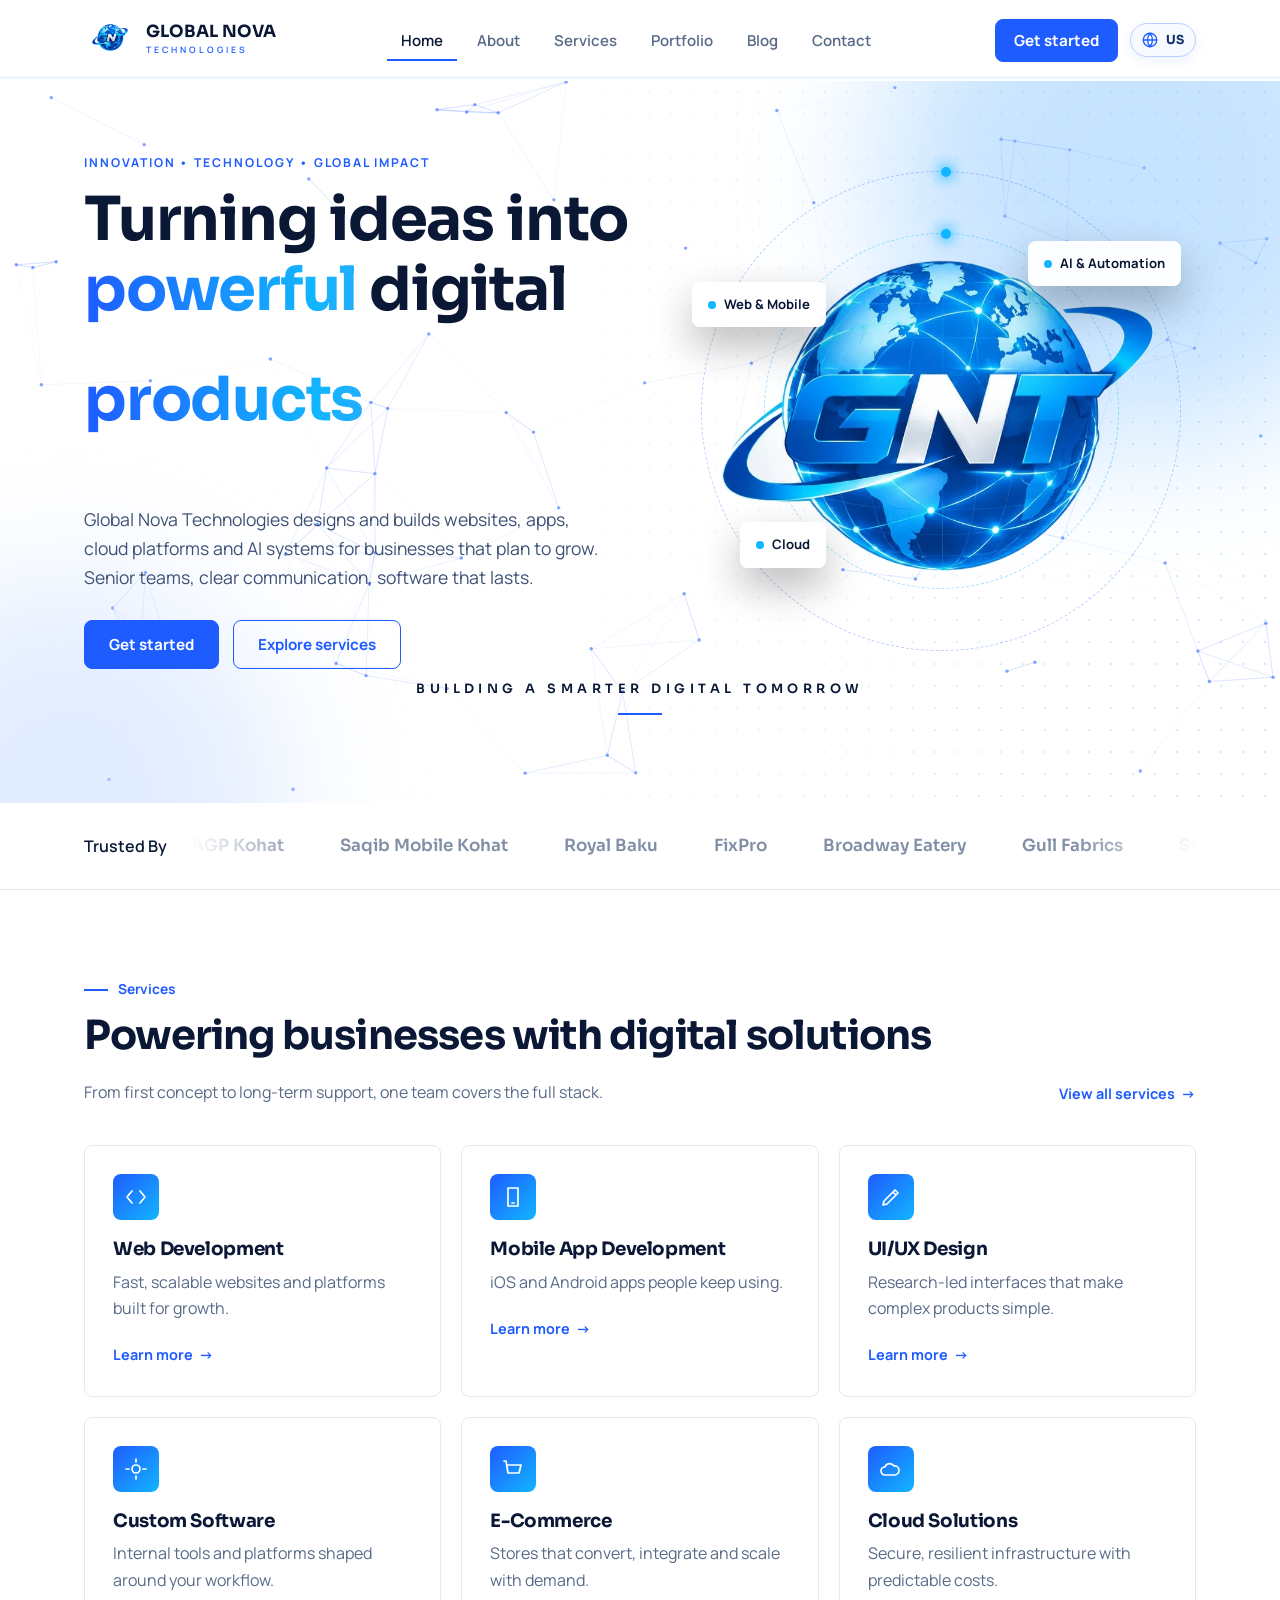
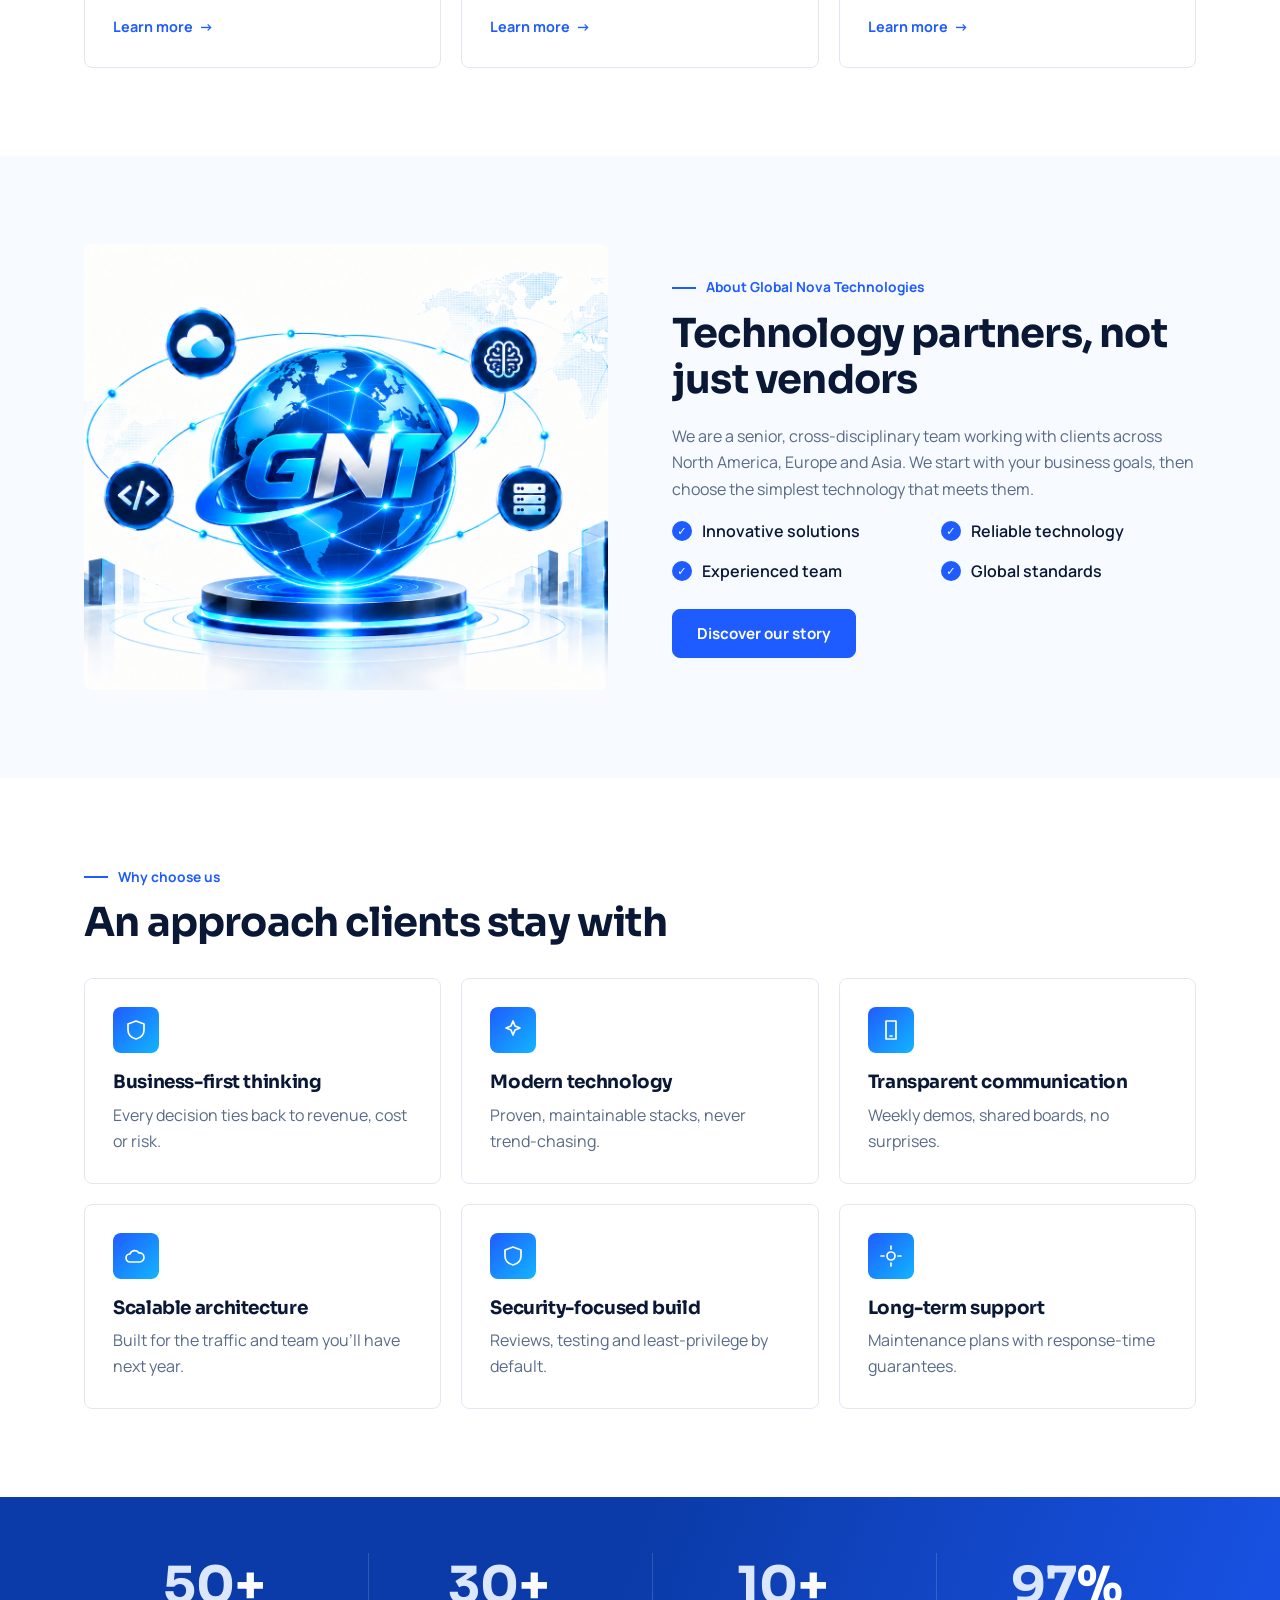
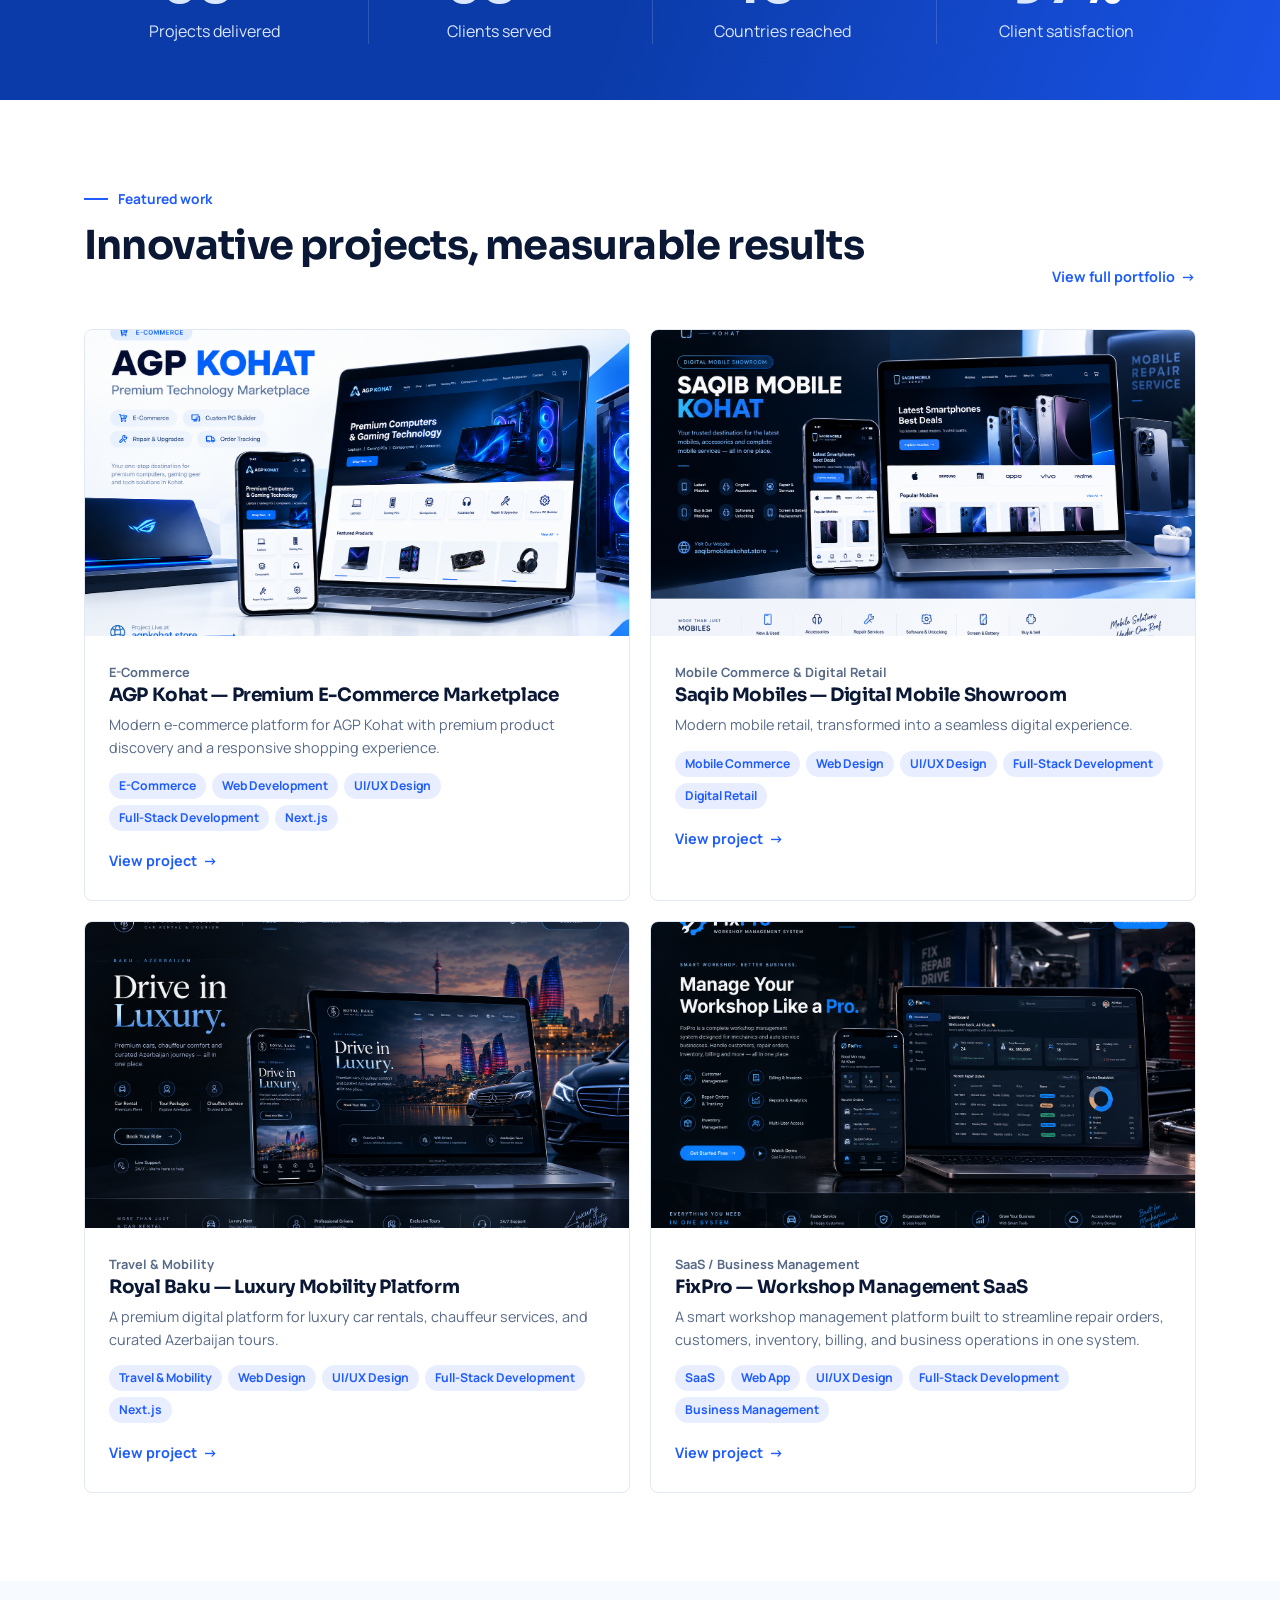
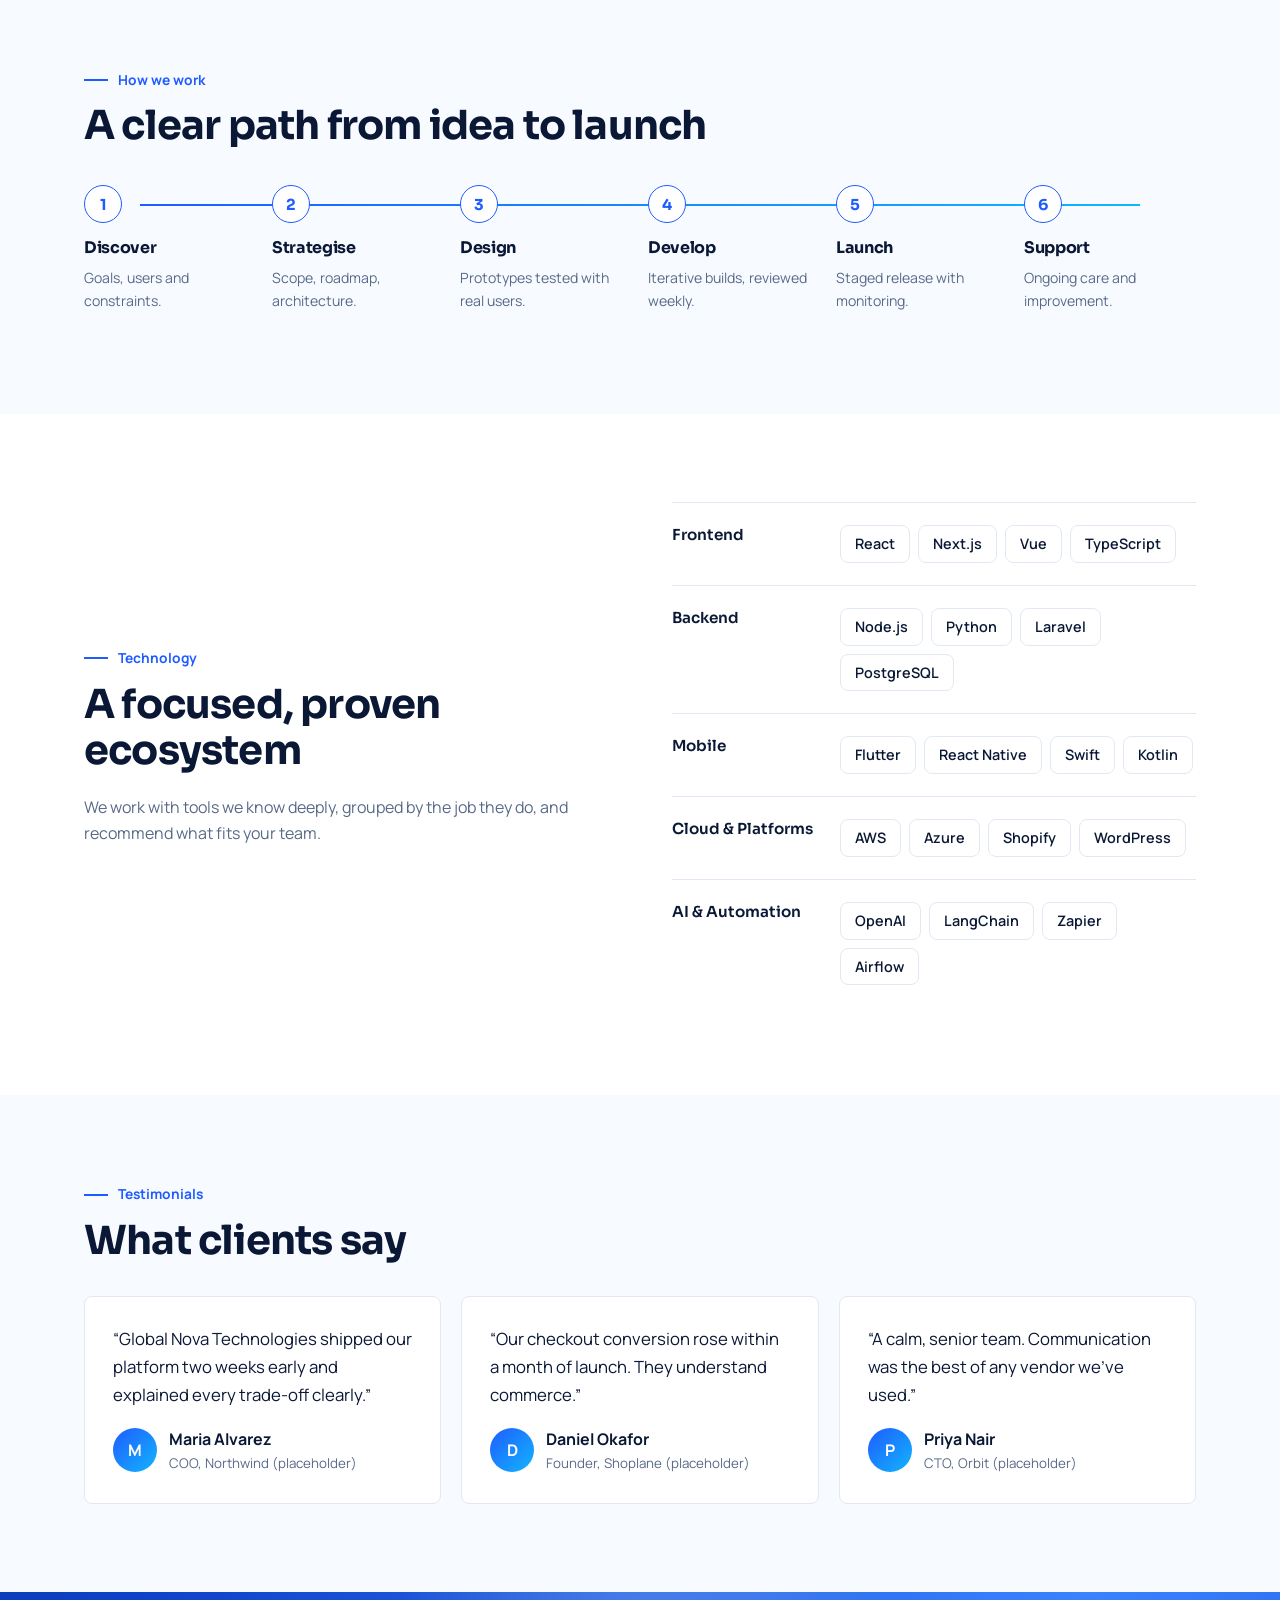
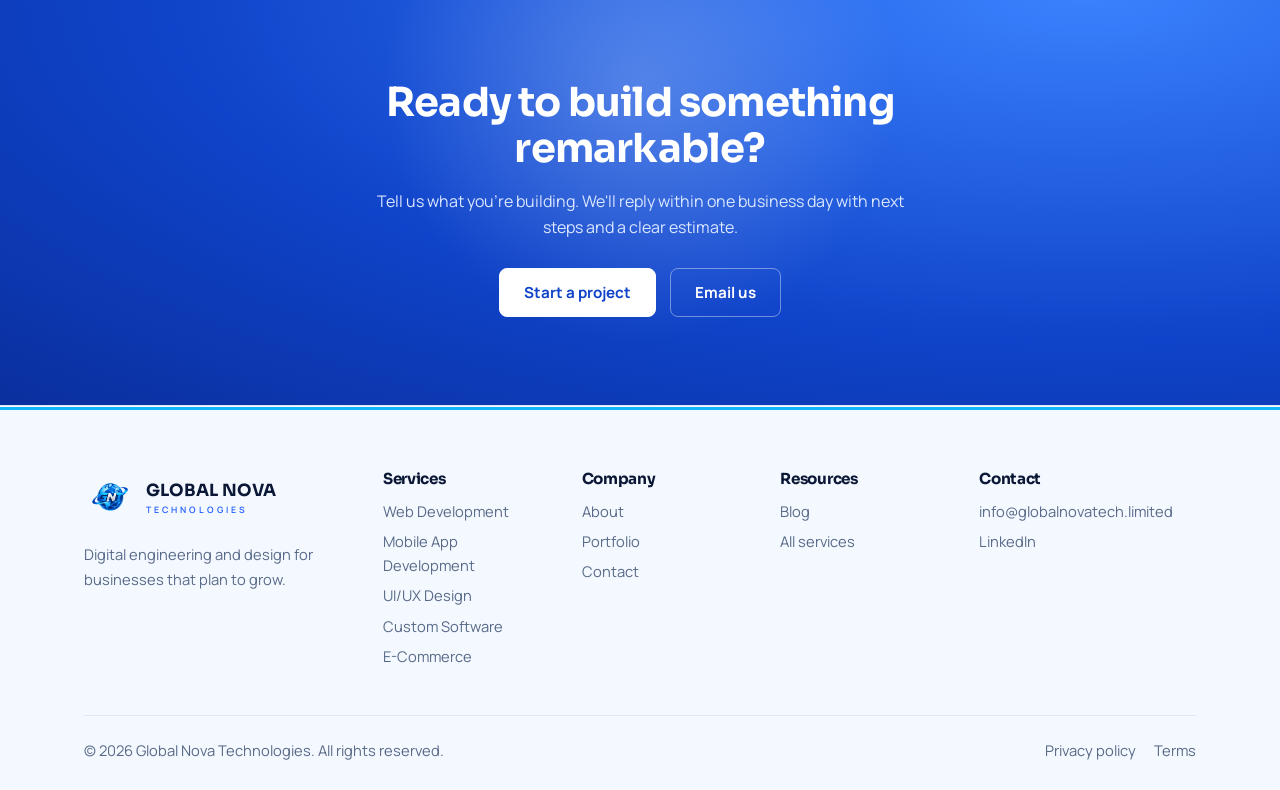
==== commit 22262f35: "Add files via upload" ====
--- a/index.html
+++ b/index.html
@@ -11,7 +11,7 @@
 .eb{font-size:.86rem;font-weight:700;color:var(--b);margin-bottom:12px;display:flex;gap:10px;align-items:center}.eb:before{content:"";width:24px;height:2px;background:currentColor}.dk .eb{color:#4da3ff}
 header{position:sticky;top:env(safe-area-inset-top,0px);z-index:50;background:var(--hb);border-bottom:1px solid transparent;transition:.25s}header.s{backdrop-filter:blur(12px);-webkit-backdrop-filter:blur(12px);border-color:var(--l);box-shadow:0 8px 28px rgba(7,20,51,.07)}
 .nb{display:flex;align-items:center;justify-content:space-between;height:80px;transition:height .25s}header.s .nb{height:62px}.logo{display:flex;align-items:center;gap:10px;font:700 1.3rem Sora,sans-serif}.logo svg{width:38px;height:38px;display:block;object-fit:contain}.logo img{width:52px;height:52px;display:block;object-fit:contain;transform:translateY(-2px)}.logo span{display:flex;flex-direction:column;line-height:1;font-size:1.05rem;text-transform:uppercase}.logo small{font:600 .55rem Manrope;letter-spacing:.34em;color:var(--b);margin-top:4px}.gv img{width:100%;height:auto;display:block}.tag{position:absolute;right:max(20px,3vw);top:46%;width:132px;font:600 .8rem Sora;letter-spacing:.35em;text-transform:uppercase;color:#0a1836;line-height:2}.tag:after{content:"";display:block;width:44px;height:2px;background:#1f5cff;margin-top:10px}@media(max-width:1280px){.tag{position:static;width:auto;margin-top:8px;text-align:center}.tag:after{margin:10px auto 0}}
-#menu{display:flex;gap:6px;list-style:none;margin:0;padding:0}#menu a{padding:8px 14px;font-weight:600;font-size:.94rem;color:var(--m);border-bottom:2px solid transparent}#menu a:hover,#menu a.on{color:var(--t);border-color:var(--b)}
+#menu{display:flex;gap:6px;list-style:none;margin:0;padding:0}#menu a{padding:8px 14px;font-weight:600;font-size:.94rem;color:var(--m);border-bottom:2px solid transparent}#menu a:hover,#menu a.on{color:var(--t);border-color:var(--b)}.language-item{position:relative;display:flex;align-items:center;padding-left:8px}.language-trigger{height:40px;display:flex;align-items:center;gap:7px;padding:0 11px;border:1px solid #b9d0ff;border-radius:999px;background:linear-gradient(135deg,#f7faff,#eaf2ff);color:#12306b;font:700 .78rem Sora,Manrope,sans-serif;cursor:pointer;transition:background .2s,border-color .2s,box-shadow .2s}.language-trigger:hover,.language-item.open .language-trigger{background:#e6efff;border-color:var(--b);box-shadow:0 5px 16px rgba(31,92,255,.12)}.language-trigger:focus-visible{outline:3px solid var(--b2);outline-offset:2px}.language-globe{width:17px;height:17px;display:block;color:var(--b)}.language-trigger-code{min-width:20px}.language-flag{font-family:"Segoe UI Emoji",sans-serif;font-size:1rem;line-height:1}.language-menu{position:absolute;top:calc(100% + 9px);right:0;z-index:100;width:264px;padding:8px;background:var(--c);border:1px solid var(--l);border-radius:8px;box-shadow:0 16px 38px rgba(7,20,51,.16);opacity:0;visibility:hidden;transform:translateY(-5px);transition:opacity .18s,transform .18s,visibility .18s}.language-item.open .language-menu{opacity:1;visibility:visible;transform:translateY(0)}.language-heading{padding:7px 10px 9px;color:var(--m);font:700 .7rem Manrope,sans-serif;letter-spacing:0}.language-option{width:100%;min-height:44px;display:grid;grid-template-columns:34px 1fr 28px 18px;align-items:center;gap:7px;padding:7px 10px;border:0;border-radius:5px;background:transparent;color:var(--t);text-align:left;cursor:pointer;transition:background .16s,color .16s}.language-option:hover,.language-option:focus-visible{background:#edf4ff;outline:0}.language-option[aria-checked=true]{background:#e7f0ff;color:#1748d1}.language-code{font:700 .78rem Sora,sans-serif;color:var(--b)}.language-name{font:600 .84rem Manrope,sans-serif}.language-check{color:var(--b);font-size:1rem;font-weight:700;opacity:0}.language-option[aria-checked=true] .language-check{opacity:1}
 .btn{display:inline-flex;align-items:center;gap:8px;padding:13px 24px;border-radius:var(--r);font:700 .95rem Manrope,sans-serif;border:1.5px solid var(--b);background:var(--b);color:#fff;cursor:pointer;transition:.2s}.btn:hover{background:#1748d1;transform:translateY(-1px);box-shadow:0 10px 22px rgba(31,92,255,.28)}.btn.o{background:transparent;color:var(--b)}.btn.o:hover{background:rgba(31,92,255,.08);box-shadow:none}.dk .btn.o{color:#fff;border-color:rgba(255,255,255,.4)}.btn.sm{padding:10px 18px}
 #bg{display:none;background:none;border:0;width:44px;height:44px;cursor:pointer;color:var(--t)}#bg span,#bg:before,#bg:after{content:"";display:block;width:22px;height:2px;background:currentColor;margin:5px auto;transition:.25s}
 .hero{background:radial-gradient(ellipse at 72% 45%,#fff 0,rgba(255,255,255,0) 55%),linear-gradient(120deg,#eaf3ff,#cde2ff);color:#0a1836;padding:72px 0 88px;position:relative;overflow:hidden}.hero:before{content:"";position:absolute;inset:0;background-image:radial-gradient(rgba(31,92,255,.17) 1.2px,transparent 1.4px);background-size:22px 22px;mask-image:linear-gradient(90deg,transparent 30%,#000)}
@@ -73,12 +73,31 @@
 .dk:not(.cs){background:linear-gradient(110deg,#0b3ba8 20%,#1f5cff 50%,#0b3ba8 80%);background-size:250% 100%}.cs{background:radial-gradient(ellipse at 85% 0,#3b82ff,#0f43c9 60%,#0a2f9e)}.cs:before{background:radial-gradient(circle,rgba(255,255,255,.22),transparent 65%)}.dk p,.st span{color:#dbe7ff}
 .dk .btn:not(.o){background:#fff;color:#0f43c9;border-color:#fff}.dk .btn:not(.o):hover{background:#eef4ff;box-shadow:0 10px 24px rgba(0,0,0,.25)}
 footer{background:#f4f8ff;color:var(--m);border-top:1px solid var(--l)}footer h4{color:var(--t)}footer a:hover{color:var(--b)}.fb{border-color:var(--l)}footer .logo{color:var(--t)!important}
+.language-item{align-self:center;flex:0 0 auto;white-space:nowrap}
+.language-trigger{height:34px;min-width:66px;justify-content:center;gap:6px;padding:0 8px;border-color:#b9d0ff;background:#f7faff;box-shadow:0 4px 12px rgba(31,92,255,.08)}
+.language-trigger:hover,.language-item.open .language-trigger{background:#eaf2ff;border-color:var(--b);box-shadow:0 6px 16px rgba(31,92,255,.14)}
+.language-globe{width:18px;height:18px}
+@media(min-width:961px){.nav-actions{display:flex;align-items:center;gap:12px;flex:0 0 auto}.nav-actions #language-slot{list-style:none;margin:0;padding:0;display:flex;align-items:center}.nav-actions .language-item{padding-left:0;transform:none}}
+@media(max-width:960px){.nav-actions{display:none}#menu .language-item{align-self:flex-start;margin-top:8px;padding-left:14px}}
+.language-menu{width:max-content;min-width:190px;max-width:calc(100vw - 24px);padding:6px}
+.language-menu{width:245px;min-width:0;max-width:calc(100vw - 24px);padding:10px 9px 8px;background:#fff;border-color:var(--l);border-radius:0;box-shadow:0 14px 32px rgba(7,20,51,.16)}
+.language-heading{padding:8px 12px 10px;color:var(--m);font:500 .72rem Manrope,sans-serif}
+.language-option{min-height:48px;grid-template-columns:30px 1fr 18px;gap:8px;padding:0 12px;border-radius:0;color:var(--m)}
+.language-option:hover,.language-option:focus-visible{background:#edf4ff;outline:0}
+.language-option[aria-checked=true]{background:#e7f0ff;color:#1748d1}
+.language-code{font:700 .8rem Sora,sans-serif;color:var(--b)}
+.language-check{color:var(--b)}
+.language-flag{display:none}
+@media(max-width:960px){#menu{overflow-y:auto;overscroll-behavior:contain}.language-menu{position:fixed;left:var(--language-menu-left,12px);right:auto;top:var(--language-menu-top,12px);width:min(245px,calc(100vw - 24px));max-height:var(--language-menu-max-height,calc(100dvh - 24px));overflow-y:auto;overscroll-behavior:contain;-webkit-overflow-scrolling:touch}}
 </style></head><body>
 <div id="pb"></div><header id="hd"><div class="wrap nb"><a class="logo" href="#/" aria-label="Global Nova Technologies home"><img src="assets/global%20nova%20bg.png" alt="" aria-hidden="true"><span>Global Nova<small>Technologies</small></span></a>
-<ul id="menu"></ul><a class="btn sm" href="#/contact">Get started</a><button id="bg" aria-label="Open menu" aria-expanded="false"><span></span></button></div></header>
+<ul id="menu"></ul><div class="nav-actions"><a class="btn sm" href="#/contact">Get started</a><ul id="language-slot"></ul></div><button id="bg" aria-label="Open menu" aria-expanded="false"><span></span></button></div></header>
 <main id="app" tabindex="-1"></main><footer id="ft"></footer>
-<script>
+<script src="assets/i18n.js"></script><script>
 const $=(s,e=document)=>e.querySelector(s),$$=(s,e=document)=>[...e.querySelectorAll(s)];
+const localeSourceText=new WeakMap(),localeSourceAttributes=new WeakMap();
+function localizeString(value){if(activeLanguage==="en")return value;const dictionary=window.GNT_LOCALES?.[activeLanguage]||{};if(dictionary[value]!==undefined)return dictionary[value];let result=value;for(const source of Object.keys(dictionary).sort((a,b)=>b.length-a.length)){if(source&&dictionary[source]!==""&&result.includes(source))result=result.replaceAll(source,dictionary[source])}return result}
+function applyContentLocale(root=document.body){const walker=document.createTreeWalker(root,NodeFilter.SHOW_TEXT);let node;while(node=walker.nextNode()){if(["SCRIPT","STYLE"].includes(node.parentElement?.tagName))continue;if(!localeSourceText.has(node))localeSourceText.set(node,node.nodeValue);const source=localeSourceText.get(node),trimmed=source.trim();if(trimmed)node.nodeValue=source.replace(trimmed,localizeString(trimmed))}root.querySelectorAll("[placeholder],[aria-label],[title],[alt]").forEach(element=>{let originals=localeSourceAttributes.get(element);if(!originals){originals={};localeSourceAttributes.set(element,originals)}for(const name of ["placeholder","aria-label","title","alt"]){if(!element.hasAttribute(name))continue;if(!(name in originals))originals[name]=element.getAttribute(name);element.setAttribute(name,localizeString(originals[name]))}})}
 const P=["M8 6l-5 6 5 6M16 6l5 6-5 6","M7 3h10v18H7zM11 18h2","M4 20l4-1L19 8l-3-3L5 16zM14 7l3 3","M12 8a4 4 0 100 8 4 4 0 000-8zM12 2v3M12 19v3M2 12h3M19 12h3","M3 4h2l2 12h11l2-8H6","M6 18a4 4 0 010-8 5 5 0 019-1 4 4 0 011 9z","M12 3l2 5 5 2-5 2-2 5-2-5-5-2 5-2z","M4 20V10M10 20V4M16 20v-7M22 20H2","M12 3l8 3v6c0 5-4 8-8 9-4-1-8-4-8-9V6z","M4 4h16v16H4zM4 9h16M9 9v11"];
 const ic=i=>`<span class="ic"><svg viewBox="0 0 24 24" fill="none" stroke="currentColor" stroke-width="1.7" stroke-linecap="round" stroke-linejoin="round"><path d="${P[i%10]}"/></svg></span>`;
 // [slug,name,short,benefits(|),tech(,)]
@@ -98,6 +117,8 @@
 const B=[["headless","Is headless commerce right for your business?","Engineering","12 Sep 2026","A practical look at cost, complexity and when a decoupled front end pays off."],["ux-audit","A five-step UX audit you can run this week","Design","3 Sep 2026","Find the friction in your product before your customers do."],["ai-ops","Where AI actually saves time in operations","AI","25 Aug 2026","Four automations with measurable returns, and three to skip."],["cloud-cost","Cutting cloud spend without slowing teams down","Cloud","14 Aug 2026","Right-sizing, reservations and the habits that keep bills flat."],["launch","The pre-launch checklist we use on every project","Engineering","30 Jul 2026","Performance, security and analytics checks before go-live."],["brand-sys","Why design systems outlast redesigns","Design","18 Jul 2026","One source of truth keeps brand and product aligned as you grow."]];
 const T=[["Frontend","React,Next.js,Vue,TypeScript"],["Backend","Node.js,Python,Laravel,PostgreSQL"],["Mobile","Flutter,React Native,Swift,Kotlin"],["Cloud & Platforms","AWS,Azure,Shopify,WordPress"],["AI & Automation","OpenAI,LangChain,Zapier,Airflow"]];
 const nav=[["","Home"],["about","About"],["services","Services"],["portfolio","Portfolio"],["blog","Blog"],["contact","Contact"]];
+const navLabels={en:["Home","About","Services","Portfolio","Blog","Contact"],ur:["ہوم","ہمارے بارے میں","خدمات","پورٹ فولیو","بلاگ","رابطہ"],ar:["الرئيسية","من نحن","الخدمات","الأعمال","المدونة","اتصل بنا"],"zh-HK":["首頁","關於我們","服務","作品集","網誌","聯絡我們"],az:["Ana səhifə","Haqqımızda","Xidmətlər","Portfolio","Bloq","Əlaqə"],hi:["होम","हमारे बारे में","सेवाएँ","पोर्टफोलियो","ब्लॉग","संपर्क"]};
+const languageOptions=[["en","US","United States","🇺🇸","EN"],["zh-HK","HK","Hong Kong","🇭🇰","HK"],["az","AZ","Azerbaijan","🇦🇿","AZ"],["ar","SA","Arabic","🇸🇦","AR"],["hi","IN","Hindi","🇮🇳","HI"],["ur","PK","Urdu","🇵🇰","UR"]];
 const ar=(t,h)=>`<a class="btn" href="#/${h}">${t}</a>`;
 const vis=(h,c="",img="")=>img?`<div class="vis ${c} blog-feature-image" style="--h:${h}" role="img" aria-label="Project image preview"><img src="${img}" alt="Project preview" loading="lazy"></div>`:`<div class="vis ${c}" style="--h:${h}" role="img" aria-label="Project interface preview"><i></i><i></i><i></i><i></i></div>`;
 const tags=s=>`<div class="tg">${s.split(",").map(x=>`<span>${x}</span>`).join("")}</div>`;
@@ -138,7 +159,7 @@
 <section style="background:var(--alt)"><div class="wrap"><h2>Values</h2><div class="g g4" style="margin-top:28px">${[["Clarity","Plain language, honest estimates."],["Craft","Details matter, so we sweat them."],["Ownership","We treat your product as ours."],["Care","Security and accessibility from day one."]].map((v,i)=>`<div class="card h">${ic([6,2,8,5][i])}<h3>${v[0]}</h3><p style="margin:0">${v[1]}</p></div>`).join("")}</div></div></section>
 <section><div class="wrap"><div style="display:flex;justify-content:flex-start;align-items:center;width:100%"><h2 style="margin:0; text-align:left;">Leadership</h2></div><div class="team-grid" style="margin-top:18px;margin-left:0;margin-right:0">${[["Muhammad Arsalan Khan","Founder & CEO","Marketing & Sales Manager","assets/arsalan-khan.webp"],["Ahmed Asghar Khan","Co-Founder & COO","Team Leader","assets/ahmed-asghar-khan.webp"]].map(([name,primary,secondary,image])=>`<div class="card team-card rv"><div class="team-photo-wrap"><img class="team-photo" src="${image}" alt="${name}" loading="lazy"></div><div class="team-content"><span class="team-role">${secondary}</span><h3>${name}</h3><p>${primary}</p></div></div>`).join("")} </div></div></section>
 <section style="background:var(--alt); padding-top: 64px;"><div class="wrap"><div style="display:flex;justify-content:flex-start;align-items:center;width:100%"><h2 style="margin:0; text-align:left;">Management</h2></div><div class="team-grid" style="margin-top:18px;margin-left:0;margin-right:0">${[["Hammad Khan","UI/UX Designer","Web Developer","assets/hammad-khan.webp"],["Ishaq Hussain","App UI/UX","App UI/UX","assets/ishaq-hussain.webp"]].map(([name,primary,secondary,image])=>`<div class="card team-card rv"><div class="team-photo-wrap"><img class="team-photo" src="${image}" alt="${name}" loading="lazy"></div><div class="team-content"><span class="team-role">${secondary||"Team Member"}</span><h3>${name}</h3><p>${primary}</p></div></div>`).join("")} </div></div></section>
-<section style="background:var(--bg); padding-top: 24px;"><div class="wrap"><div style="display:flex;justify-content:flex-start;align-items:center;width:100%"><h2 style="margin:0; text-align:left;">Global Marketing Partners</h2></div><div class="team-grid" style="margin-top:18px;margin-left:0;margin-right:0"><div class="card team-card rv"><div class="team-photo-wrap"><img class="team-photo" src="assets/Farzand.jpeg" alt="FARZAND" loading="lazy"></div><div class="team-content"><span class="team-role">Global Marketing Partner</span><h3>FARZAND</h3><p>Marketing Partner, Azerbaijan, Baku</p></div></div></div></div></section>
+<section style="background:var(--bg); padding-top: 24px;"><div class="wrap"><div style="display:flex;justify-content:flex-start;align-items:center;width:100%"><h2 style="margin:0; text-align:left;">Global Marketing Partners</h2></div><div class="team-grid" style="margin-top:18px;margin-left:0;margin-right:0"><div class="card team-card rv"><div class="team-photo-wrap"><img class="team-photo" src="assets/Farzand.jpeg" alt="FARZAND" loading="lazy"></div><div class="team-content"><span class="team-role">Global Marketing Partner</span><h3>FARZAND</h3><p>Azerbaijan, Baku</p></div></div><div class="card team-card rv"><div class="team-photo-wrap"><img class="team-photo" src="assets/Bilal Ahmed.jpeg" alt="Bilal Ahmed" loading="lazy"></div><div class="team-content"><span class="team-role">Global Marketing Partner</span><h3>Bilal Ahmed</h3><p>UK, East London</p></div></div></div></div></section>
 ${socialsSection()}<section style="background:var(--alt)"><div class="wrap"><h2>Why Choose Us</h2><div class="g g4" style="margin-top:28px">${[["Strategic Thinking","We turn ideas into clear, practical digital strategies."],["Modern Technology","We use modern web, software, cloud, and AI technologies to build smarter solutions."],["Tailored Solutions","Every solution is designed around the client’s specific goals, needs, and business requirements."],["Reliable Delivery","We focus on quality, clear communication, and dependable execution from start to finish."]].map((item,i)=>`<div class="card h">${ic([4,1,8,5][i])}<h3>${item[0]}</h3><p style="margin:0">${item[1]}</p></div>`).join("")}</div></div></section>${CTA("Let's talk about your next project")}`,
 services:()=>`${ph("Services","Everything you need to build and grow digitally","Ten disciplines, one accountable team.")}<section><div class="wrap"><div class="g g2">${S.map(s=>`<a class="card rv" href="#/services/${s[0]}">${ic(S.indexOf(s))}<h3>${s[1]}</h3><p>${s[2]}</p><ul class="ck" style="margin:0 0 12px;grid-template-columns:1fr">${s[3].split("|").map(b=>`<li>${b}</li>`).join("")}</ul>${tags(s[4])}<span class="more">Explore ${s[1]}</span></a>`).join("")}</div></div></section>${CTA()}`,
 "services/":k=>{const s=S.find(x=>x[0]==k);if(!s)return nf();const bs=s[3].split("|");return `${ph("Service",s[1],s[2],'<a href="#/">Home</a> / <a href="#/services">Services</a> / '+s[1])}
@@ -190,9 +211,24 @@
 document.title=($(".ph h1,.hero h1")?.textContent||"Page not found")+" | Global Nova Technologies";$$("#menu a").forEach(x=>x.classList.toggle("on",x.getAttribute("href")=="#/"+(a||"")));closeM();scrollTo(0,0);
 if($("#pg")){$$("#fl button").forEach(x=>x.onclick=()=>{$$("#fl button").forEach(y=>y.classList.remove("on"));x.classList.add("on");grid()});$("#q").oninput=grid;grid()}
 if($("#bg2")){bn=3;$$("#bf button").forEach(x=>x.onclick=()=>{$$("#bf button").forEach(y=>y.classList.remove("on"));x.classList.add("on");bn=3;bgrid()});$("#bq").oninput=()=>{bn=3;bgrid()};$("#lm").onclick=()=>{bn+=3;bgrid()};bgrid()}
-if($("#cf"))form();rv();count();net();tilt();$("#app").focus({preventScroll:true})}
-const bt=$("#bg"),mn=$("#menu");mn.innerHTML=nav.map(n=>`<li><a href="#/${n[0]}">${n[1]}</a></li>`).join("");
-function closeM(){mn.classList.remove("o");bt.setAttribute("aria-expanded","false")}bt.onclick=()=>{const o=mn.classList.toggle("o");bt.setAttribute("aria-expanded",o)};
+if($("#cf"))form();rv();count();net();tilt();applyContentLocale(document.body);const translatedTitle=$(".ph h1,.hero h1")?.textContent||"Page not found";document.title=`${translatedTitle} | Global Nova Technologies`;$("#app").focus({preventScroll:true})}
+const bt=$("#bg"),mn=$("#menu");let activeLanguage=localStorage.getItem("gn-language")||"en";if(!navLabels[activeLanguage])activeLanguage="en";mn.innerHTML=nav.map(n=>`<li><a href="#/${n[0]}">${n[1]}</a></li>`).join("")+`<li class="language-item"><button class="language-trigger" id="language-trigger" type="button" aria-haspopup="menu" aria-expanded="false" aria-controls="language-menu"><svg class="language-globe" viewBox="0 0 24 24" fill="none" stroke="currentColor" stroke-width="1.7" stroke-linecap="round" stroke-linejoin="round" aria-hidden="true"><circle cx="12" cy="12" r="9"/><path d="M3 12h18M12 3a14 14 0 0 1 0 18M12 3a14 14 0 0 0 0 18"/></svg><span class="language-trigger-code"></span></button><div class="language-menu" id="language-menu" role="menu" aria-label="Language"><div class="language-heading">LANGUAGE</div>${languageOptions.map(([code,short,name,flag])=>`<button class="language-option" type="button" role="menuitemradio" aria-checked="false" tabindex="-1" data-language="${code}" aria-label="${name}"><span class="language-code">${short}</span><span class="language-name">${name}</span><span class="language-flag" aria-hidden="true">${flag}</span><span class="language-check" aria-hidden="true">✓</span></button>`).join("")}</div></li>`;
+const languageItem=$(".language-item"),languageSlot=$("#language-slot"),languageBreakpoint=matchMedia("(min-width:961px)");
+function placeLanguage(){(languageBreakpoint.matches?languageSlot:mn).append(languageItem)}
+placeLanguage();languageBreakpoint.addEventListener("change",placeLanguage);
+const languageTrigger=$("#language-trigger"),languageMenu=$("#language-menu"),languageButtons=$$(".language-option",languageMenu);
+function applyLanguage(){document.documentElement.lang=activeLanguage;document.documentElement.dir=["ur","ar"].includes(activeLanguage)?"rtl":"ltr";const selected=languageOptions.find(([code])=>code===activeLanguage);languageTrigger.setAttribute("aria-label",`Choose language: ${selected[2]}`);$(".language-trigger-code",languageTrigger).textContent=selected[1];languageButtons.forEach(button=>{const isSelected=button.dataset.language===activeLanguage;button.setAttribute("aria-checked",isSelected);button.tabIndex=isSelected?0:-1});$$('#menu a').forEach((link,index)=>link.textContent=navLabels[activeLanguage][index])}
+function applyLanguageTriggerLabel(){const selected=languageOptions.find(([code])=>code===activeLanguage);languageTrigger.setAttribute("aria-label",localizeString(`Choose language: ${selected[2]}`))}
+function closeLanguage(returnFocus=false){languageItem.classList.remove("open");languageTrigger.setAttribute("aria-expanded","false");if(returnFocus)languageTrigger.focus()}
+function setLanguage(code){activeLanguage=code;localStorage.setItem("gn-language",activeLanguage);applyLanguage();applyContentLocale(document.body);applyLanguageTriggerLabel();const pageTitle=$(".ph h1,.hero h1")?.textContent||"Səhifə tapılmadı";document.title=`${pageTitle} | Global Nova Technologies`;closeLanguage(true)}
+function positionLanguageMenu(){if(innerWidth>960||!languageItem.classList.contains("open"))return;const bounds=languageTrigger.getBoundingClientRect(),margin=12,gap=9,width=Math.min(245,innerWidth-margin*2),left=Math.max(margin,Math.min(bounds.left,innerWidth-width-margin)),below=innerHeight-bounds.bottom-gap-margin,above=bounds.top-gap-margin,openAbove=below<220&&above>below,maxHeight=Math.max(120,openAbove?above:below),top=openAbove?Math.max(margin,bounds.top-gap-maxHeight):bounds.bottom+gap;languageMenu.style.setProperty("--language-menu-left",`${left}px`);languageMenu.style.setProperty("--language-menu-top",`${top}px`);languageMenu.style.setProperty("--language-menu-max-height",`${maxHeight}px`)}
+languageTrigger.onclick=()=>{const isOpen=languageItem.classList.toggle("open");languageTrigger.setAttribute("aria-expanded",isOpen);if(isOpen){positionLanguageMenu();languageButtons.find(button=>button.dataset.language===activeLanguage).focus()}};
+addEventListener("resize",positionLanguageMenu,{passive:true});addEventListener("scroll",positionLanguageMenu,{passive:true});
+languageButtons.forEach(button=>button.onclick=()=>setLanguage(button.dataset.language));
+languageMenu.onkeydown=event=>{const current=languageButtons.indexOf(document.activeElement);if(event.key==="Escape"){event.preventDefault();closeLanguage(true)}else if(["ArrowDown","ArrowUp","Home","End"].includes(event.key)){event.preventDefault();const next=event.key==="Home"?0:event.key==="End"?languageButtons.length-1:(current+(event.key==="ArrowDown"?1:-1)+languageButtons.length)%languageButtons.length;languageButtons[next].focus()}};
+document.addEventListener("click",event=>{if(!languageItem.contains(event.target))closeLanguage()});$$('#menu a').forEach((link,index)=>link.textContent=nav[index][1]);applyContentLocale(document.body);applyLanguage();
+function closeM(){mn.classList.remove("o");bt.setAttribute("aria-expanded","false");closeLanguage()}bt.onclick=()=>{const o=mn.classList.toggle("o");bt.setAttribute("aria-expanded",o)};
 addEventListener("keydown",e=>e.key=="Escape"&&closeM());addEventListener("scroll",()=>{$("#hd").classList.toggle("s",scrollY>20);$("#pb").style.transform=`scaleX(${scrollY/(document.documentElement.scrollHeight-innerHeight||1)})`},{passive:true});
+const localizedContentObserver=new MutationObserver(()=>{applyContentLocale(document.body);applyLanguageTriggerLabel()});localizedContentObserver.observe($("#app"),{childList:true,subtree:true});localizedContentObserver.observe($("#ft"),{childList:true,subtree:true});
 addEventListener("hashchange",route);foot();route();
 </script></body></html>
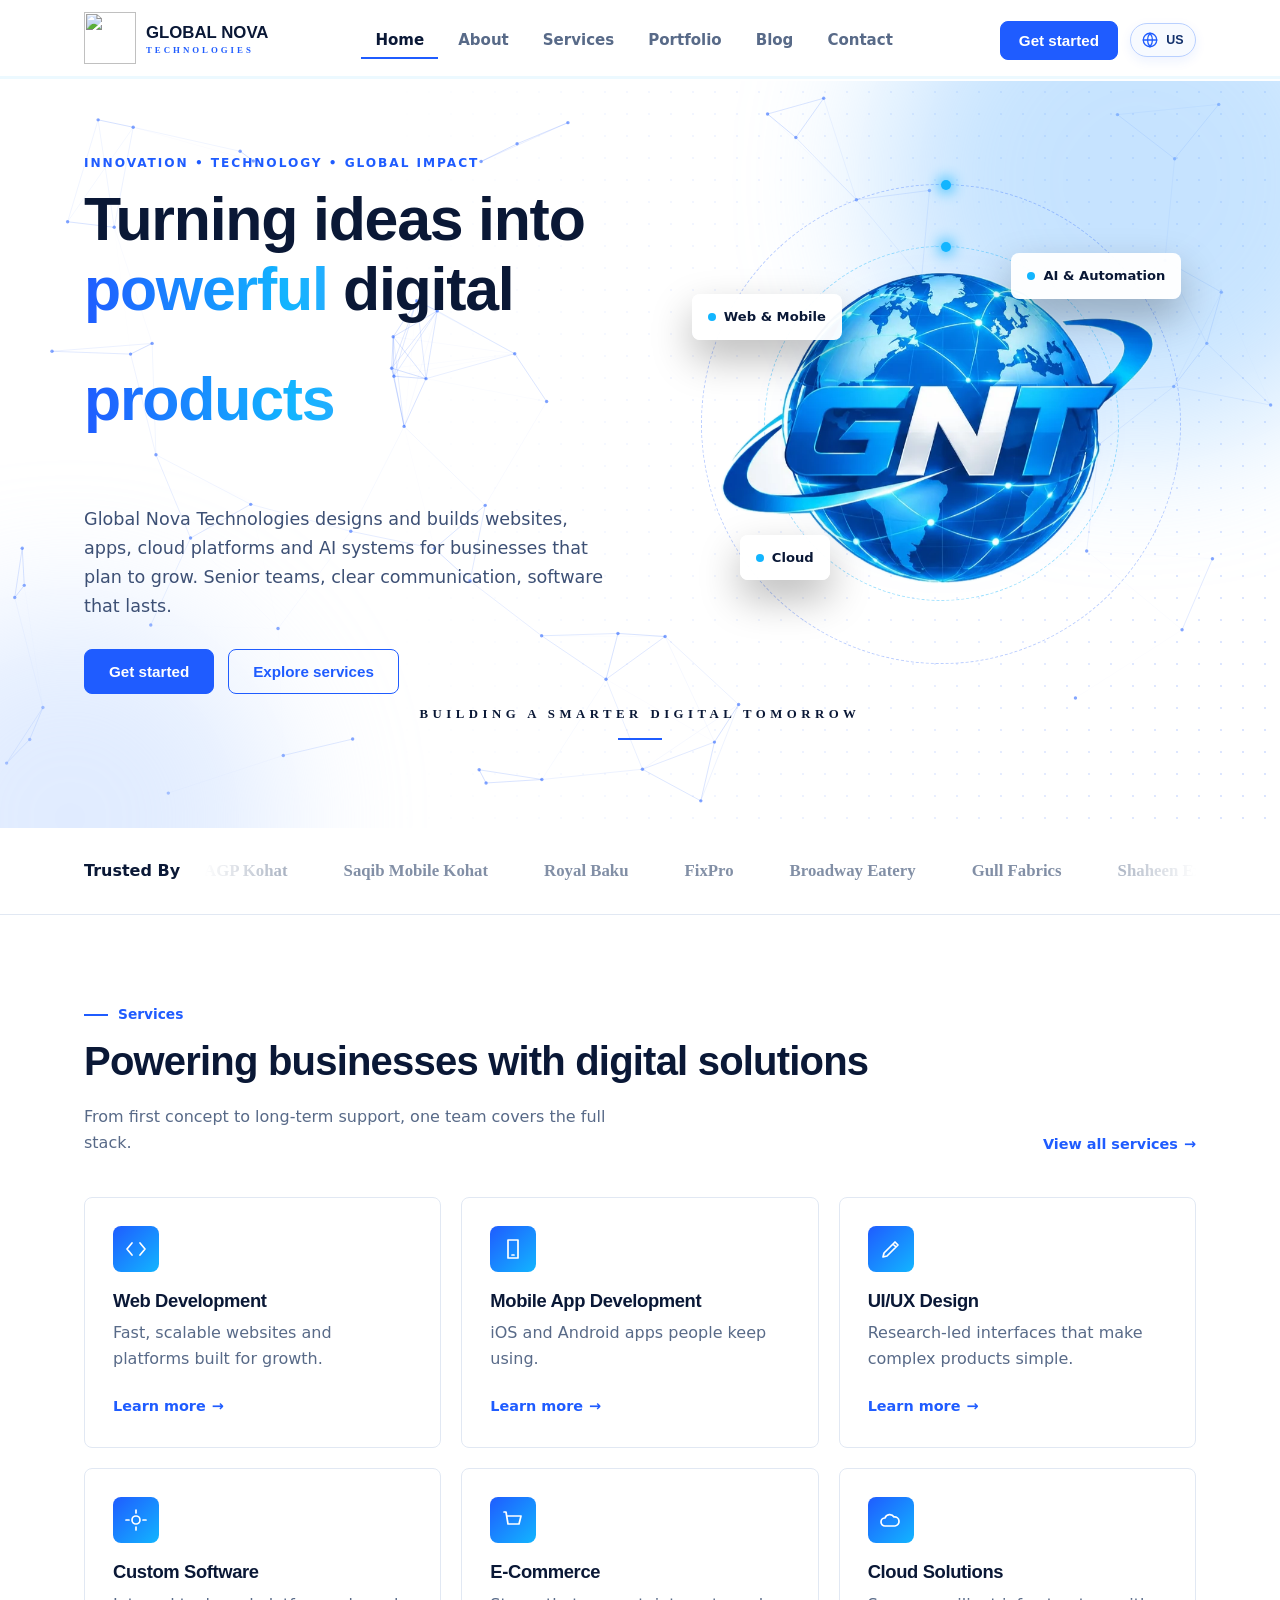
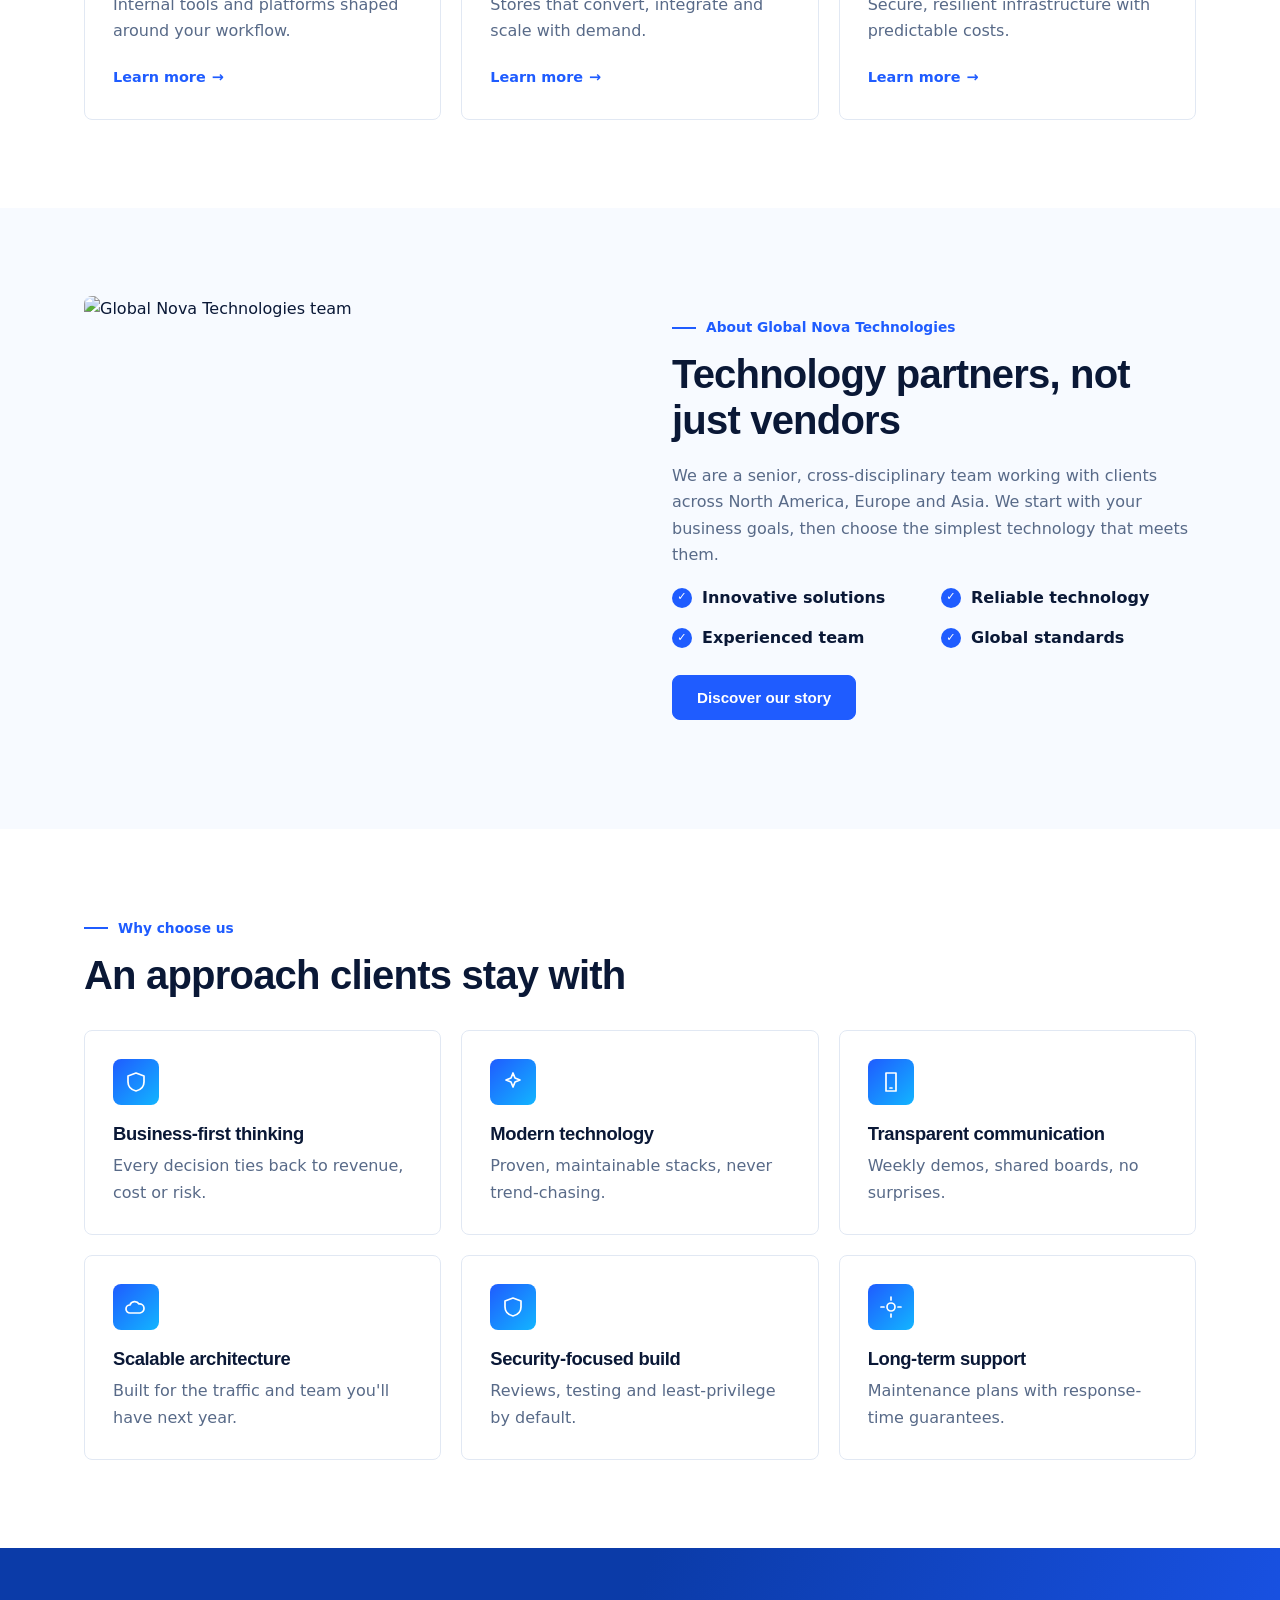
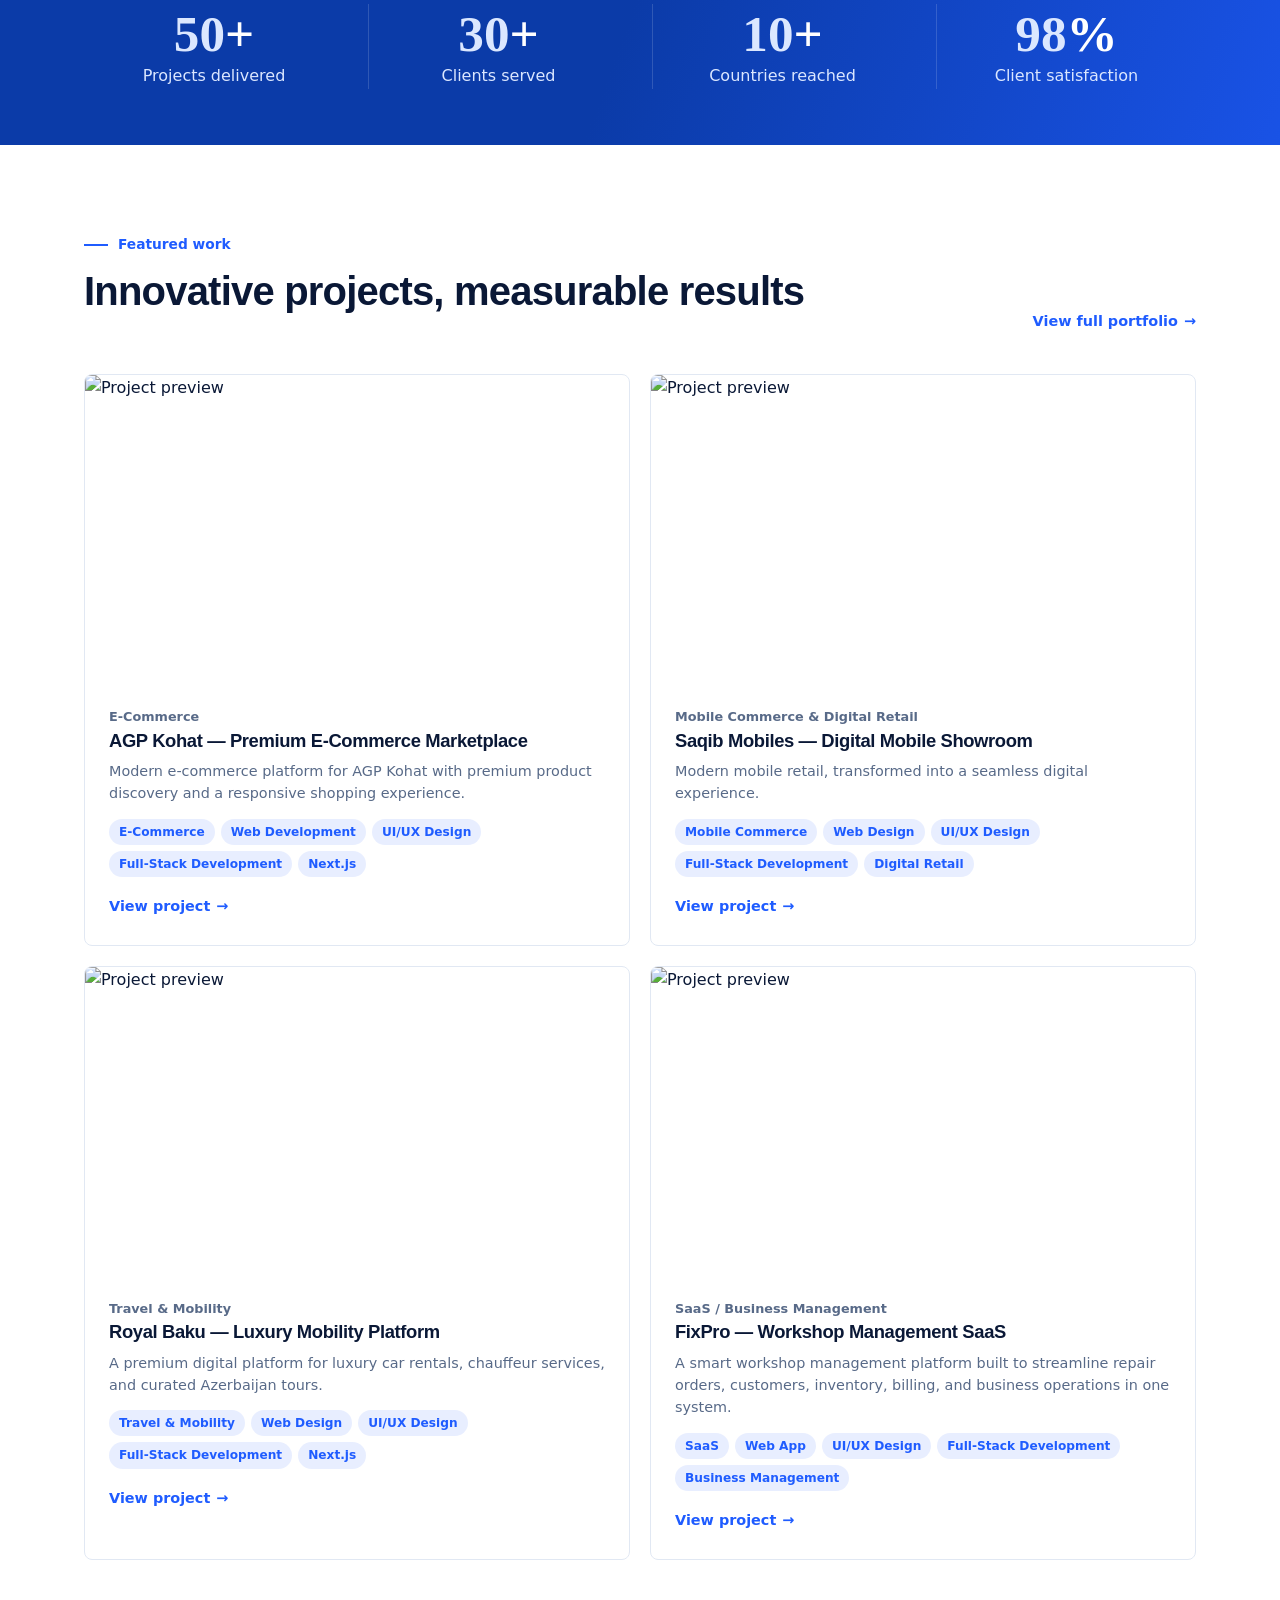
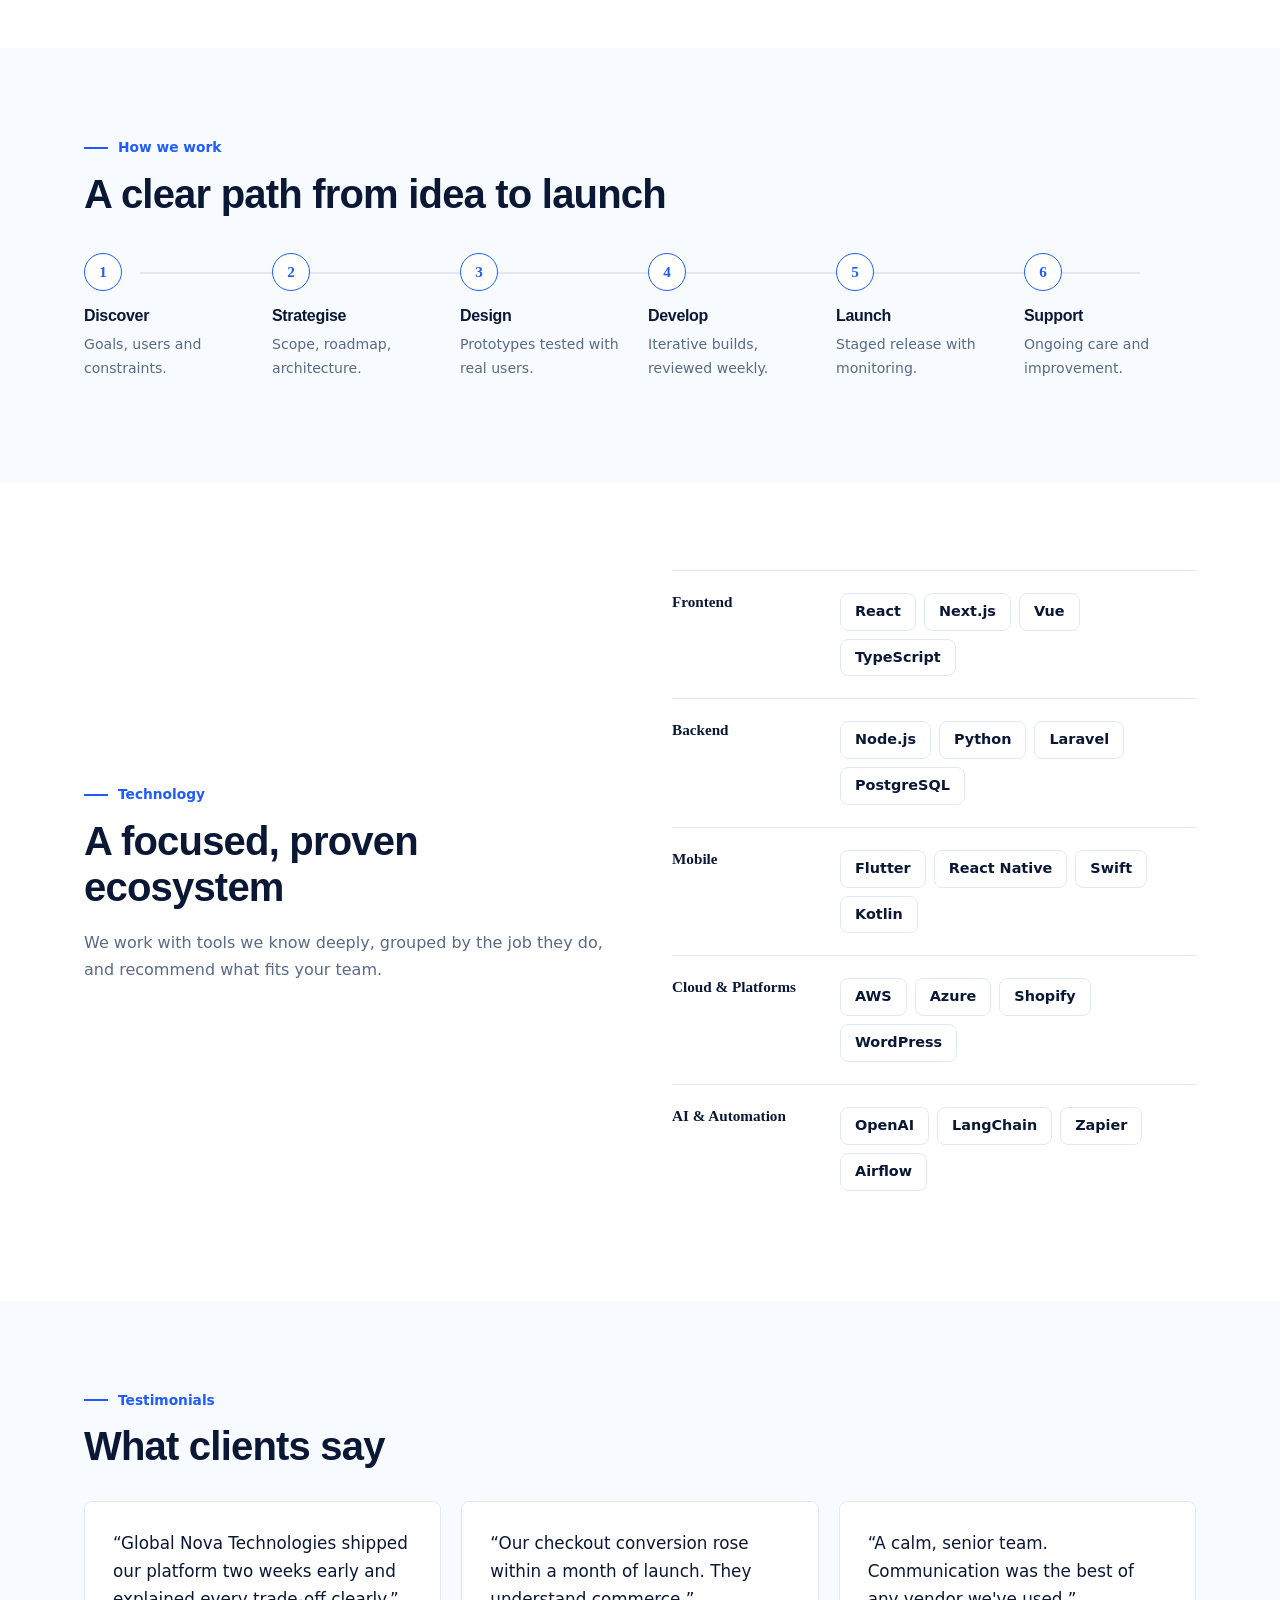
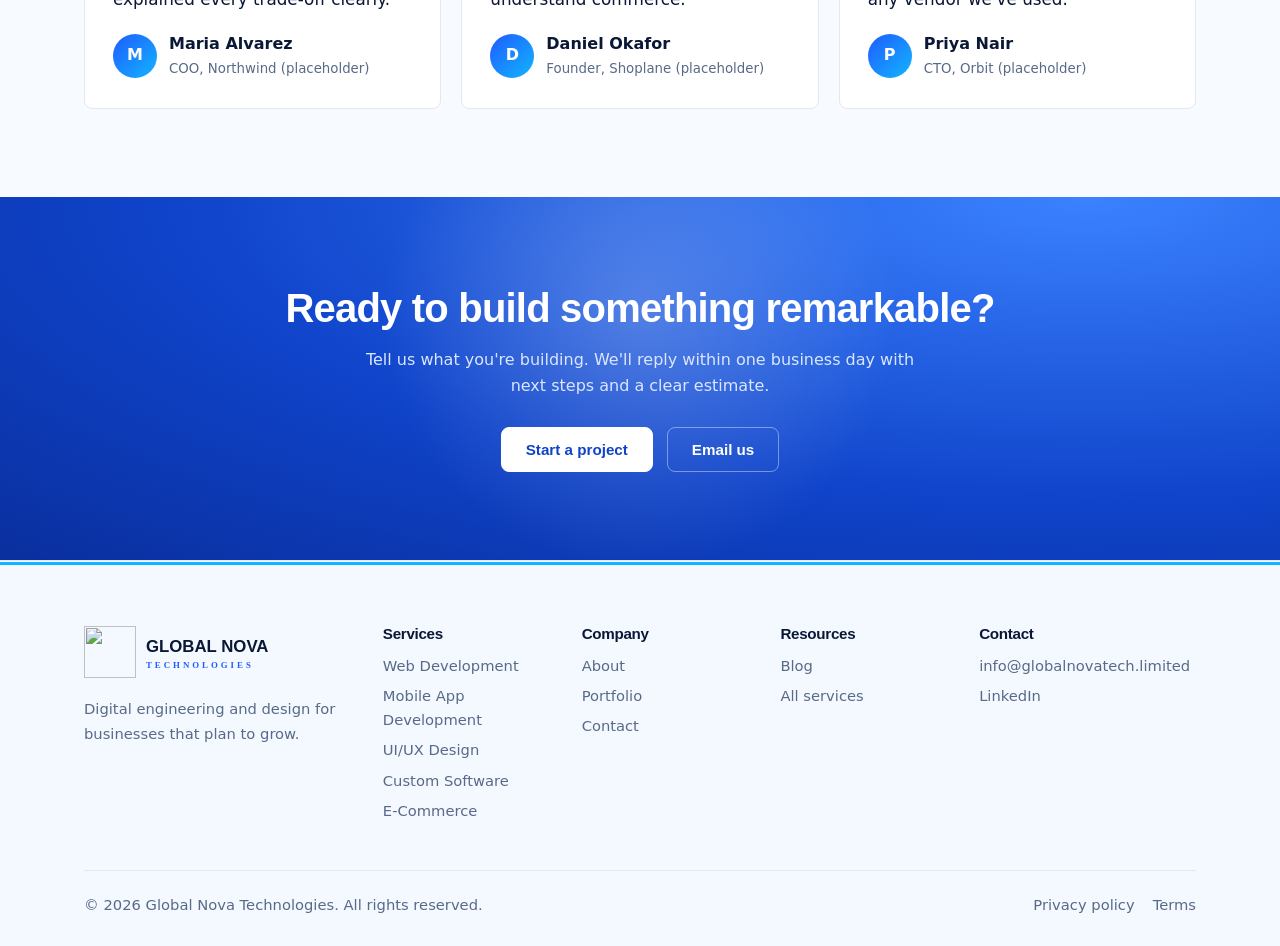
==== commit 310ca622: "Add files via upload" ====
--- a/index.html
+++ b/index.html
@@ -1,5 +1,5 @@
-<!DOCTYPE html><html lang="en"><head><meta charset="utf-8"><meta name="viewport" content="width=device-width, initial-scale=1, viewport-fit=cover"><title>Global Nova Technologies | Digital Engineering & Design</title><meta name="description" content="Global Nova Technologies designs and builds websites, apps, cloud platforms and AI systems for growing businesses worldwide."><link rel="icon" href="assets/global%20nova%20bg.png" type="image/png">
-<link href="https://fonts.googleapis.com/css2?family=Manrope:wght@400;500;600;700&family=Sora:wght@500;600;700&display=swap" rel="stylesheet">
+<!DOCTYPE html><html lang="en"><head><meta charset="utf-8"><meta name="viewport" content="width=device-width, initial-scale=1, viewport-fit=cover"><title>Global Nova Technologies | Digital Engineering & Design</title><meta name="description" content="Global Nova Technologies designs and builds websites, apps, cloud platforms and AI systems for growing businesses worldwide."><link rel="icon" href="assets/favicon-64.png" type="image/png">
+<meta name="theme-color" content="#1f5cff"><link rel="preload" href="assets/fonts/sora-latin-wght-normal.woff2" as="font" type="font/woff2" crossorigin><link rel="preload" href="assets/fonts/manrope-latin-wght-normal.woff2" as="font" type="font/woff2" crossorigin>
 <style>
 :root{--bg:#fff;--alt:#f7faff;--c:#fff;--t:#0a1836;--m:#586a88;--l:#e1e8f3;--hb:rgba(255,255,255,.92);--b:#1f5cff;--b2:#12b5ff;--n:#071433;--r:8px;box-sizing:border-box;padding-top:env(safe-area-inset-top,0px);padding-bottom:env(safe-area-inset-bottom,0px)}
 
@@ -44,7 +44,6 @@
 .art{max-width:720px;margin:auto}.art p{font-size:1.08rem;color:var(--t);opacity:.85}.art h2{margin-top:1.6em;font-size:1.6rem}
 .contact-info{display:grid;grid-template-columns:repeat(2,minmax(0,1fr));gap:0 24px}.contact-info h3,.contact-info .contact-social{grid-column:1/-1}.contact-info p{min-width:0;margin:0;padding:16px 0;border-top:1px solid var(--l);overflow-wrap:anywhere}.contact-info .contact-social{padding-bottom:0}
 footer{background:#050e26;color:#a9bbdd;padding:64px 0 28px;font-size:.92rem}.fg{display:grid;grid-template-columns:1.6fr 1fr 1fr 1fr 1.3fr;gap:32px}footer h4{color:#fff;font-size:.95rem}footer a{display:block;padding:3px 0}footer a:hover{color:#fff}.fb{border-top:1px solid #1a2b52;margin-top:44px;padding-top:22px;display:flex;justify-content:space-between;gap:16px;flex-wrap:wrap}.fb a{display:inline;margin-left:18px}
-.rv{opacity:0;transform:translateY(14px);transition:.6s}.rv.in{opacity:1;transform:none}
 @media(max-width:960px){#bg{display:block}#menu{position:fixed;inset:0 0 0 auto;width:min(320px,86vw);background:var(--c);flex-direction:column;padding:96px 24px;transform:translateX(105%);transition:.3s;box-shadow:-20px 0 50px rgba(0,0,0,.2);z-index:60}#menu.o{transform:none}.nb .btn{display:none}#bg{position:relative;z-index:70}.hg,.split,.g2{grid-template-columns:1fr}.g3,.g4,.mt{grid-template-columns:1fr 1fr}.tl2{grid-template-columns:1fr 1fr}.tl2:before{display:none}.social-grid{grid-template-columns:repeat(3,minmax(0,1fr));row-gap:28px}.social-grid:before{display:none}.fg{grid-template-columns:1fr 1fr}.st{grid-template-columns:1fr 1fr}.st div:nth-child(3){border:0}section{padding:64px 0}.hero{padding:48px 0 64px}}
 @media(max-width:600px){.g3,.g4,.g2,.mt,.tl2,.ck,.contact-info{grid-template-columns:1fr}.contact-info h3,.contact-info .contact-social{grid-column:1}.social-grid{grid-template-columns:repeat(2,minmax(0,1fr));gap:26px 12px}.tk{grid-template-columns:1fr;gap:8px}.fl input{max-width:none;margin:0;width:100%}.fg{grid-template-columns:1fr}}
 @media(prefers-reduced-motion:reduce){*{animation:none!important;transition:none!important}.rv{opacity:1;transform:none}html{scroll-behavior:auto}}
@@ -60,9 +59,9 @@
 .gv .chip{z-index:3;white-space:nowrap;animation:fl 5s ease-in-out infinite}.dt{display:inline-block;width:8px;height:8px;border-radius:50%;background:#12b5ff;margin-right:8px;animation:pl 1.6s infinite}
 .mq{overflow:hidden;flex:1;min-width:240px;mask-image:linear-gradient(90deg,transparent,#000 12%,#000 88%,transparent);-webkit-mask-image:linear-gradient(90deg,transparent,#000 12%,#000 88%,transparent)}.mq .tl{flex-wrap:nowrap;gap:0;width:max-content;animation:mq 24s linear infinite}.mq .tl span{margin-right:56px;white-space:nowrap}
 #pb{position:fixed;top:env(safe-area-inset-top,0px);left:0;right:0;height:3px;background:linear-gradient(90deg,#1f5cff,#12b5ff);transform:scaleX(0);transform-origin:left;z-index:80}#app{animation:fi .5s both}
-.rv{filter:blur(4px)}.rv.in{filter:none}.card.rv.in{transition:transform .18s,border-color .25s,box-shadow .25s}
+
 a.card:hover,.card.h:hover{transform:perspective(900px) translateY(-6px) rotateX(var(--rx,0deg)) rotateY(var(--ry,0deg))}.card:before{content:"";position:absolute;inset:0;border-radius:inherit;background:radial-gradient(240px circle at var(--mx,50%) var(--my,50%),rgba(31,92,255,.13),transparent 60%);opacity:0;transition:.3s;pointer-events:none}.card:hover:before{opacity:1}.ic{transition:.3s}.card:hover .ic{transform:rotate(-8deg) scale(1.12)}
-.tl2 .num{transform:scale(.4)}.tl2 .rv.in .num{transform:scale(1);transition:.5s .2s cubic-bezier(.3,1.6,.5,1)}.tl2:before{transform-origin:left;background:linear-gradient(90deg,#1f5cff,#12b5ff)}@supports(animation-timeline:view()){.tl2:before{animation:ln linear both;animation-timeline:view();animation-range:entry 20% cover 45%}}
+
 .dk:not(.cs){background:linear-gradient(110deg,#071433 20%,#0e3486 50%,#071433 80%);background-size:250% 100%;animation:bgm 12s linear infinite}.cs{position:relative;overflow:hidden}.cs:before{content:"";position:absolute;width:560px;height:560px;left:50%;top:-45%;margin-left:-280px;background:radial-gradient(circle,rgba(18,181,255,.35),transparent 65%);animation:pl 6s ease-in-out infinite}.cs .wrap{position:relative}.ph{background-size:200% 200%;animation:bgm 14s ease infinite alternate}
 @keyframes wi{to{opacity:1;transform:none}}@keyframes fu{from{opacity:0;transform:translateY(20px)}to{opacity:1;transform:none}}@keyframes sm{to{background-position:250% 0}}@keyframes fl{50%{transform:translateY(-14px)}}@keyframes pl{50%{opacity:.6;transform:scale(1.12)}}@keyframes rt{to{transform:rotate(360deg)}}@keyframes dr{to{transform:translate(-60px,50px) scale(1.15)}}@keyframes mq{to{transform:translateX(-50%)}}@keyframes shn{0%,60%{left:-60%}100%{left:130%}}@keyframes gp{0%{box-shadow:0 0 0 0 rgba(31,92,255,.45)}70%,100%{box-shadow:0 0 0 16px rgba(31,92,255,0)}}@keyframes bgm{to{background-position:-250% 0}}@keyframes ln{from{transform:scaleX(0)}to{transform:scaleX(1)}}@keyframes fi{from{opacity:0}}
 @media(prefers-reduced-motion:reduce){.w,.hero .hg>div:first-child>:not(h1),.tag,.hero .sh{opacity:1!important;transform:none!important}.rv{filter:none}}
@@ -89,11 +88,11 @@
 .language-check{color:var(--b)}
 .language-flag{display:none}
 @media(max-width:960px){#menu{overflow-y:auto;overscroll-behavior:contain}.language-menu{position:fixed;left:var(--language-menu-left,12px);right:auto;top:var(--language-menu-top,12px);width:min(245px,calc(100vw - 24px));max-height:var(--language-menu-max-height,calc(100dvh - 24px));overflow-y:auto;overscroll-behavior:contain;-webkit-overflow-scrolling:touch}}
-</style></head><body>
-<div id="pb"></div><header id="hd"><div class="wrap nb"><a class="logo" href="#/" aria-label="Global Nova Technologies home"><img src="assets/global%20nova%20bg.png" alt="" aria-hidden="true"><span>Global Nova<small>Technologies</small></span></a>
+</style><link rel="stylesheet" href="assets/motion.css"></head><body>
+<div id="pb"></div><header id="hd"><div class="wrap nb"><a class="logo" href="#/" aria-label="Global Nova Technologies home"><img src="assets/logo-180.webp" alt="" aria-hidden="true" width="52" height="52"><span>Global Nova<small>Technologies</small></span></a>
 <ul id="menu"></ul><div class="nav-actions"><a class="btn sm" href="#/contact">Get started</a><ul id="language-slot"></ul></div><button id="bg" aria-label="Open menu" aria-expanded="false"><span></span></button></div></header>
 <main id="app" tabindex="-1"></main><footer id="ft"></footer>
-<script src="assets/i18n.js"></script><script>
+<script src="assets/i18n.js"></script><script src="assets/vendor/lenis.min.js"></script><script src="assets/motion.js"></script><script>
 const $=(s,e=document)=>e.querySelector(s),$$=(s,e=document)=>[...e.querySelectorAll(s)];
 const localeSourceText=new WeakMap(),localeSourceAttributes=new WeakMap();
 function localizeString(value){if(activeLanguage==="en")return value;const dictionary=window.GNT_LOCALES?.[activeLanguage]||{};if(dictionary[value]!==undefined)return dictionary[value];let result=value;for(const source of Object.keys(dictionary).sort((a,b)=>b.length-a.length)){if(source&&dictionary[source]!==""&&result.includes(source))result=result.replaceAll(source,dictionary[source])}return result}
@@ -112,7 +111,7 @@
 ["brand","Branding & Creative","Identities and content that make you recognisable.","Brand strategy|Visual identity|Motion and video","Illustrator,After Effects"],
 ["consulting","IT Consulting","Independent guidance on architecture, vendors and roadmaps.","Technology audits|Roadmaps|Team coaching","Architecture,DevOps"]];
 // [slug,title,cat,desc,tags,hue,image]
-const W=[["agp-kohat","AGP Kohat — Premium E-Commerce Marketplace","E-Commerce","Modern e-commerce platform for AGP Kohat with premium product discovery and a responsive shopping experience.","E-Commerce,Web Development,UI/UX Design,Full-Stack Development,Next.js",200,"assets/Agp ecommerce.png"],["saqib-mobile","Saqib Mobiles — Digital Mobile Showroom","Mobile Commerce & Digital Retail","Modern mobile retail, transformed into a seamless digital experience.","Mobile Commerce,Web Design,UI/UX Design,Full-Stack Development,Digital Retail",220,"assets/saqib mobiles kohat.png"],["royal-baku","Royal Baku — Luxury Mobility Platform","Travel & Mobility","A premium digital platform for luxury car rentals, chauffeur services, and curated Azerbaijan tours.","Travel & Mobility,Web Design,UI/UX Design,Full-Stack Development,Next.js",210,"assets/royal baku az.png"],["fix-pro","FixPro — Workshop Management SaaS","SaaS / Business Management","A smart workshop management platform built to streamline repair orders, customers, inventory, billing, and business operations in one system.","SaaS,Web App,UI/UX Design,Full-Stack Development,Business Management",195,"assets/fix pro.png"],["broadway-eatery","Broadway Eatery — Digital Dining Experience","Food & Hospitality","A modern restaurant platform designed for effortless menu browsing, online ordering, and a seamless mobile-first dining experience.","Web Design,UI/UX Design,Food & Hospitality,E-Commerce,Responsive Design",25,"assets/broadway eatery.png"],["shaheen-express","Shaheen Express — Smart Transport Experience","Travel & Mobility","A modern digital platform for intercity bus booking, route discovery, and a seamless passenger experience.","Travel & Mobility,Web Design,UI/UX Design,Full-Stack Development,Transport",205,"assets/shaheen express.png","Connecting people and places through a smarter travel experience."],["gull-fabrics","Gull Fabrics — Premium Fabric Store","Fashion & Lifestyle","A premium digital storefront designed for effortless fabric discovery, product browsing, and online shopping.","Fashion & Lifestyle,Web Design,UI/UX Design,E-Commerce",330,"assets/gull fabrics.png","Where premium fabrics meet modern digital style."]];
+const W=[["agp-kohat","AGP Kohat — Premium E-Commerce Marketplace","E-Commerce","Modern e-commerce platform for AGP Kohat with premium product discovery and a responsive shopping experience.","E-Commerce,Web Development,UI/UX Design,Full-Stack Development,Next.js",200,"assets/Agp ecommerce.webp"],["saqib-mobile","Saqib Mobiles — Digital Mobile Showroom","Mobile Commerce & Digital Retail","Modern mobile retail, transformed into a seamless digital experience.","Mobile Commerce,Web Design,UI/UX Design,Full-Stack Development,Digital Retail",220,"assets/saqib mobiles kohat.webp"],["royal-baku","Royal Baku — Luxury Mobility Platform","Travel & Mobility","A premium digital platform for luxury car rentals, chauffeur services, and curated Azerbaijan tours.","Travel & Mobility,Web Design,UI/UX Design,Full-Stack Development,Next.js",210,"assets/royal baku az.webp"],["fix-pro","FixPro — Workshop Management SaaS","SaaS / Business Management","A smart workshop management platform built to streamline repair orders, customers, inventory, billing, and business operations in one system.","SaaS,Web App,UI/UX Design,Full-Stack Development,Business Management",195,"assets/fix pro.webp"],["broadway-eatery","Broadway Eatery — Digital Dining Experience","Food & Hospitality","A modern restaurant platform designed for effortless menu browsing, online ordering, and a seamless mobile-first dining experience.","Web Design,UI/UX Design,Food & Hospitality,E-Commerce,Responsive Design",25,"assets/broadway eatery.webp"],["shaheen-express","Shaheen Express — Smart Transport Experience","Travel & Mobility","A modern digital platform for intercity bus booking, route discovery, and a seamless passenger experience.","Travel & Mobility,Web Design,UI/UX Design,Full-Stack Development,Transport",205,"assets/shaheen express.webp","Connecting people and places through a smarter travel experience."],["gull-fabrics","Gull Fabrics — Premium Fabric Store","Fashion & Lifestyle","A premium digital storefront designed for effortless fabric discovery, product browsing, and online shopping.","Fashion & Lifestyle,Web Design,UI/UX Design,E-Commerce",330,"assets/gull fabrics.webp","Where premium fabrics meet modern digital style."]];
 // [id,title,cat,date,excerpt]
 const B=[["headless","Is headless commerce right for your business?","Engineering","12 Sep 2026","A practical look at cost, complexity and when a decoupled front end pays off."],["ux-audit","A five-step UX audit you can run this week","Design","3 Sep 2026","Find the friction in your product before your customers do."],["ai-ops","Where AI actually saves time in operations","AI","25 Aug 2026","Four automations with measurable returns, and three to skip."],["cloud-cost","Cutting cloud spend without slowing teams down","Cloud","14 Aug 2026","Right-sizing, reservations and the habits that keep bills flat."],["launch","The pre-launch checklist we use on every project","Engineering","30 Jul 2026","Performance, security and analytics checks before go-live."],["brand-sys","Why design systems outlast redesigns","Design","18 Jul 2026","One source of truth keeps brand and product aligned as you grow."]];
 const T=[["Frontend","React,Next.js,Vue,TypeScript"],["Backend","Node.js,Python,Laravel,PostgreSQL"],["Mobile","Flutter,React Native,Swift,Kotlin"],["Cloud & Platforms","AWS,Azure,Shopify,WordPress"],["AI & Automation","OpenAI,LangChain,Zapier,Airflow"]];
@@ -147,7 +146,7 @@
 "":()=>`<div class="hero"><canvas id="cv" aria-hidden="true"></canvas><i class="bl b1"></i><i class="bl b2"></i><div class="wrap hg"><div><div class="eb" style="animation-delay:0s">Innovation • Technology • Global impact</div><h1><span class="w " style="--i:0">Turning</span> <span class="w " style="--i:1">ideas</span> <span class="w " style="--i:2">into</span> <span class="w ac sh" style="--i:3">powerful</span> <span class="w " style="--i:4">digital</span> <span class="w ac sh" style="--i:5">products</span></h1><p style="animation-delay:.8s">Global Nova Technologies designs and builds websites, apps, cloud platforms and AI systems for businesses that plan to grow. Senior teams, clear communication, software that lasts.</p><div class="cta" style="animation-delay:.95s">${ar("Get started","contact")}<a class="btn o" href="#/services">Explore services</a></div></div>${globe}</div><div class="tag">Building a smarter digital tomorrow</div></div>
 <div class="trust"><div class="wrap"><p>Trusted By</p><div class="mq"><div class="tl"><span>AGP Kohat</span><span>Saqib Mobile Kohat</span><span>Royal Baku</span><span>FixPro</span><span>Broadway Eatery</span><span>Gull Fabrics</span><span>Shaheen Express</span><span>AGP Kohat</span><span>Saqib Mobile Kohat</span><span>Royal Baku</span><span>FixPro</span><span>Broadway Eatery</span><span>Gull Fabrics</span><span>Shaheen Express</span></div></div></div></div>
 <section><div class="wrap"><div class="sh"><div><div class="eb">Services</div><h2>Powering businesses with digital solutions</h2><p>From first concept to long-term support, one team covers the full stack.</p></div><a class="more" href="#/services">View all services</a></div><div class="g g3">${S.slice(0,6).map(sc).join("")}</div></div></section>
-<section style="background:var(--alt)"><div class="wrap split"><div class="rv about-image"><img src="assets/global%20nova%20about%20pic.png" alt="Global Nova Technologies team" loading="lazy"></div><div class="rv"><div class="eb">About Global Nova Technologies</div><h2>Technology partners, not just vendors</h2><p>We are a senior, cross-disciplinary team working with clients across North America, Europe and Asia. We start with your business goals, then choose the simplest technology that meets them.</p><ul class="ck"><li>Innovative solutions</li><li>Reliable technology</li><li>Experienced team</li><li>Global standards</li></ul>${ar("Discover our story","about")}</div></div></section>
+<section style="background:var(--alt)"><div class="wrap split"><div class="rv about-image"><img src="assets/global%20nova%20about%20pic.webp" alt="Global Nova Technologies team" loading="lazy"></div><div class="rv"><div class="eb">About Global Nova Technologies</div><h2>Technology partners, not just vendors</h2><p>We are a senior, cross-disciplinary team working with clients across North America, Europe and Asia. We start with your business goals, then choose the simplest technology that meets them.</p><ul class="ck"><li>Innovative solutions</li><li>Reliable technology</li><li>Experienced team</li><li>Global standards</li></ul>${ar("Discover our story","about")}</div></div></section>
 <section><div class="wrap"><div class="eb">Why choose us</div><h2>An approach clients stay with</h2><div class="g g3" style="margin-top:32px">${[["Business-first thinking","Every decision ties back to revenue, cost or risk."],["Modern technology","Proven, maintainable stacks, never trend-chasing."],["Transparent communication","Weekly demos, shared boards, no surprises."],["Scalable architecture","Built for the traffic and team you'll have next year."],["Security-focused build","Reviews, testing and least-privilege by default."],["Long-term support","Maintenance plans with response-time guarantees."]].map((x,i)=>`<div class="card h rv">${ic([8,6,1,5,8,3][i])}<h3>${x[0]}</h3><p style="margin:0">${x[1]}</p></div>`).join("")}</div></div></section>
 ${stats}
 <section><div class="wrap"><div class="sh"><div><div class="eb">Featured work</div><h2>Innovative projects, measurable results</h2></div><a class="more" href="#/portfolio">View full portfolio</a></div><div class="g g2">${W.slice(0,4).map(pc).join("")}</div></div></section>
@@ -174,13 +173,13 @@
 <h3 style="margin-top:36px">Technology stack</h3>${tags(w[4])}${isRoyalBaku||isFixPro||w[0]=="broadway-eatery"||w[0]=="shaheen-express"||w[0]=="gull-fabrics"?"":`<h3 style="margin-top:28px">Results (sample figures)</h3><div class="st" style="margin:16px 0 40px"><div style="border:0"><b style="color:var(--b)">+42%</b><span style="color:var(--m)">Conversion</span></div><div style="border-color:var(--l)"><b style="color:var(--b)">-58%</b><span style="color:var(--m)">Load time</span></div><div style="border-color:var(--l)"><b style="color:var(--b)">3x</b><span style="color:var(--m)">Release speed</span></div><div style="border-color:var(--l)"><b style="color:var(--b)">99.9%</b><span style="color:var(--m)">Uptime</span></div></div>`}
 <div class="g g3">${[w[5]+20,w[5]-15,w[5]+40].map(h=>vis(h,w[6]?"blog-feature-image":"",w[6]||"")) .join("")}</div><div style="margin-top:40px">${quote("They understood our business quickly and delivered exactly what we needed.","Client lead","Project sponsor (placeholder)")}</div></div></section>
 <section style="background:var(--alt)"><div class="wrap"><div class="sh"><h2 style="margin:0">Next project</h2></div><div style="max-width:520px">${pc(n)}</div></div></section>${CTA()}`},
-blog:()=>`${ph("Blog","Insights from the studio","Practical writing on engineering, design and growth.")}<section><div class="wrap"><a class="card pc rv" href="#/blog/${B[0][0]}" style="display:grid;grid-template-columns:1fr 1fr;margin-bottom:40px"><div class="cl"><div class="vis blog-feature-image"><img src="assets/blog%20section%20pic.png" alt="Featured blog visual" loading="lazy"></div></div><div class="bd" style="align-self:center"><span class="cat">Featured · ${B[0][2]} · ${B[0][3]}</span><h2 style="margin:8px 0">${B[0][1]}</h2><p>${B[0][4]}</p><span class="more">Read article</span></div></a>
+blog:()=>`${ph("Blog","Insights from the studio","Practical writing on engineering, design and growth.")}<section><div class="wrap"><a class="card pc rv" href="#/blog/${B[0][0]}" style="display:grid;grid-template-columns:1fr 1fr;margin-bottom:40px"><div class="cl"><div class="vis blog-feature-image"><img src="assets/blog%20section%20pic.webp" alt="Featured blog visual" loading="lazy"></div></div><div class="bd" style="align-self:center"><span class="cat">Featured · ${B[0][2]} · ${B[0][3]}</span><h2 style="margin:8px 0">${B[0][1]}</h2><p>${B[0][4]}</p><span class="more">Read article</span></div></a>
 <div class="fl" id="bf">${["All","Engineering","Design","AI","Cloud"].map((c,i)=>`<button data-c="${c}" class="${i?"":"on"}">${c}</button>`).join("")}<input id="bq" type="search" placeholder="Search articles" aria-label="Search articles"></div><div class="g g3" id="bg2"></div><div style="text-align:center;margin-top:32px"><button class="btn o" id="lm">Load more</button></div></div></section>`,
 "blog/":k=>{const b=B.find(x=>x[0]==k);if(!b)return nf();return `${ph(b[2],b[1],b[3]+" · 6 min read",'<a href="#/">Home</a> / <a href="#/blog">Blog</a> / '+b[2])}<section><div class="wrap art"><p><b>${b[4]}</b></p><p>Every technology decision is a trade-off between speed, cost and flexibility. Start by writing down what success looks like in numbers, then test each option against it.</p><h2>Start with the constraint</h2><p>Teams often pick tools first and justify them later. Reverse that order: list your real constraints (budget, team skills, timeline, compliance) and let them narrow the field.</p><h2>Measure, then decide</h2><p>Run a small pilot, capture the metrics that matter, and expand only when the results hold. This keeps risk low and makes the case for investment easy to explain.</p><p>This is sample article copy. Replace it with your own writing.</p><a class="more" href="#/blog">Back to all articles</a></div></section>${CTA("Want help applying this?")}`},
 contact:()=>`${ph("Contact","Tell us about your project","We reply within one business day.")}<section><div class="wrap split" style="align-items:start"><form id="cf" class="card" novalidate><input type="hidden" name="access_key" value="b1519562-452a-4417-a63a-8c3a5a0842dc"><input type="hidden" name="subject" value="Global Nova project enquiry"><div class="g g2" style="gap:0 18px"><div class="f"><label for="n">Name *</label><input id="n" name="name" autocomplete="name"><span class="er"></span></div><div class="f"><label for="e">Email *</label><input id="e" name="email" type="email" autocomplete="email"><span class="er"></span></div><div class="f"><label for="p">Phone</label><input id="p" name="phone" type="tel" autocomplete="tel"><span class="er"></span></div><div class="f"><label for="c">Company</label><input id="c" name="company" autocomplete="organization"><span class="er"></span></div><div class="f"><label for="s">Service</label><select id="s" name="service">${S.map(s=>`<option>${s[1]}</option>`).join("")}</select></div><div class="f"><label for="bu">Budget</label><select id="bu" name="budget"><option>Under $10k</option><option>$10k–$50k</option><option>$50k–$150k</option><option>$150k+</option></select></div></div><div class="f"><label for="m">Project details *</label><textarea id="m" name="message" rows="5"></textarea><span class="er"></span></div><button class="btn" id="sb" type="submit">Send message</button><div id="st" role="status" aria-live="polite" style="margin-top:16px"></div></form>
 <div class="contact-info"><h3>Reach us directly</h3><p><b>Email</b><br><a href="mailto:info@globalnovatech.limited" class="ac">info@globalnovatech.limited</a></p><p><b>Location</b><br>Hong Kong / Pakistan</p><p><b>Availability</b><br>24/7 Service</p><p class="contact-social"><a class="ac" href="https://www.linkedin.com/in/global-nova-technologies-8a574243b" rel="noopener">LinkedIn</a> · <a class="ac" href="https://x.com" rel="noopener">X</a> · <a class="ac" href="https://github.com" rel="noopener">GitHub</a></p></div></div></section>`};
 function nf(){return `${ph("404","Page not found","That page doesn't exist. Try one of the links below.")}<section><div class="wrap cta">${ar("Go home","")}${ar("See services","services")}</div></section>`}
-function foot(){$("#ft").innerHTML=`<div class="wrap"><div class="fg"><div><a class="logo" href="#/" style="color:#fff"><img src="assets/global%20nova%20bg.png" alt="" aria-hidden="true"><span>Global Nova<small>Technologies</small></span></a><p style="margin-top:14px">Digital engineering and design for businesses that plan to grow.</p></div><div><h4>Services</h4>${S.slice(0,5).map(s=>`<a href="#/services/${s[0]}">${s[1]}</a>`).join("")}</div><div><h4>Company</h4><a href="#/about">About</a><a href="#/portfolio">Portfolio</a><a href="#/contact">Contact</a></div><div><h4>Resources</h4><a href="#/blog">Blog</a><a href="#/services">All services</a></div><div><h4>Contact</h4><a href="mailto:info@globalnovatech.limited">info@globalnovatech.limited</a><a href="https://www.linkedin.com/in/global-nova-technologies-8a574243b" rel="noopener">LinkedIn</a></div></div><div class="fb"><span>© 2026 Global Nova Technologies. All rights reserved.</span><span><a href="#/contact">Privacy policy</a><a href="#/contact">Terms</a></span></div></div>`}
+function foot(){$("#ft").innerHTML=`<div class="wrap"><div class="fg"><div><a class="logo" href="#/" style="color:#fff"><img src="assets/logo-180.webp" alt="" aria-hidden="true" width="52" height="52"><span>Global Nova<small>Technologies</small></span></a><p style="margin-top:14px">Digital engineering and design for businesses that plan to grow.</p></div><div><h4>Services</h4>${S.slice(0,5).map(s=>`<a href="#/services/${s[0]}">${s[1]}</a>`).join("")}</div><div><h4>Company</h4><a href="#/about">About</a><a href="#/portfolio">Portfolio</a><a href="#/contact">Contact</a></div><div><h4>Resources</h4><a href="#/blog">Blog</a><a href="#/services">All services</a></div><div><h4>Contact</h4><a href="mailto:info@globalnovatech.limited">info@globalnovatech.limited</a><a href="https://www.linkedin.com/in/global-nova-technologies-8a574243b" rel="noopener">LinkedIn</a></div></div><div class="fb"><span>© 2026 Global Nova Technologies. All rights reserved.</span><span><a href="#/contact">Privacy policy</a><a href="#/contact">Terms</a></span></div></div>`}
 function grid(){const a=$(".fl .on")?.dataset.c||"All",q=$("#q").value.toLowerCase(),r=W.filter(w=>(a=="All"||w[2]==a||(a=="Mobile"&&(w[0]=="fix-pro"||w[2].startsWith("Mobile"))))&&(w[1]+w[4]+w[3]).toLowerCase().includes(q));$("#pg").innerHTML=r.length?r.map(pc).join(""):'<div class="emp">No projects match. Clear the search or pick another category.</div>';rv()}
 let bn=3;function bgrid(){const a=$("#bf .on").dataset.c,q=$("#bq").value.toLowerCase(),r=B.slice(1).filter(b=>(a=="All"||b[2]==a)&&(b[1]+b[4]).toLowerCase().includes(q));$("#bg2").innerHTML=r.length?r.slice(0,bn).map(bc).join(""):'<div class="emp">No articles found. Try a different search.</div>';$("#lm").style.display=r.length>bn?"":"none";rv()}
 function form(){
@@ -199,7 +198,7 @@
 }catch(error){st.textContent="Could not send your message. Please try again or email info@globalnovatech.limited."}
 finally{b.disabled=false;b.textContent=originalText}
 }}
-function rv(){const io=new IntersectionObserver(es=>es.forEach(e=>{if(e.isIntersecting){e.target.classList.add("in");io.unobserve(e.target);setTimeout(()=>e.target.style.transitionDelay="",900)}}),{threshold:.1});$$(".rv:not(.in)").forEach((x,i)=>{x.style.transitionDelay=(i%4)*90+"ms";io.observe(x)})}
+function rv(){window.GNTMotion&&GNTMotion.scan()}
 function count(){const io=new IntersectionObserver(es=>es.forEach(e=>{if(!e.isIntersecting)return;io.unobserve(e.target);const t=+e.target.dataset.n,s=performance.now();(function f(n){const p=Math.min((n-s)/1400,1);e.target.textContent=Math.round(t*(1-Math.pow(1-p,3)));if(p<1)requestAnimationFrame(f)})(s)}));$$("[data-n]").forEach(x=>io.observe(x))}
 function net(){const c=$("#cv");if(!c||matchMedia("(prefers-reduced-motion:reduce)").matches)return;const x=c.getContext("2d"),m={x:-999,y:-999},d=Math.min(devicePixelRatio,2);let W,H,N=[];const rs=()=>{W=c.width=c.offsetWidth*d;H=c.height=c.offsetHeight*d;N=Array.from({length:Math.round(c.offsetWidth/16)},()=>({x:Math.random()*W,y:Math.random()*H,vx:(Math.random()-.5)*.5*d,vy:(Math.random()-.5)*.5*d}))};rs();addEventListener("resize",rs);c.parentNode.onmousemove=e=>{const r=c.getBoundingClientRect();m.x=(e.clientX-r.left)*d;m.y=(e.clientY-r.top)*d};
 (function f(){if($("#cv")!==c)return;x.clearRect(0,0,W,H);for(const p of N){p.x+=p.vx;p.y+=p.vy;if(p.x<0||p.x>W)p.vx*=-1;if(p.y<0||p.y>H)p.vy*=-1;x.fillStyle="rgba(31,92,255,.55)";x.beginPath();x.arc(p.x,p.y,1.7*d,0,7);x.fill()}
@@ -211,7 +210,7 @@
 document.title=($(".ph h1,.hero h1")?.textContent||"Page not found")+" | Global Nova Technologies";$$("#menu a").forEach(x=>x.classList.toggle("on",x.getAttribute("href")=="#/"+(a||"")));closeM();scrollTo(0,0);
 if($("#pg")){$$("#fl button").forEach(x=>x.onclick=()=>{$$("#fl button").forEach(y=>y.classList.remove("on"));x.classList.add("on");grid()});$("#q").oninput=grid;grid()}
 if($("#bg2")){bn=3;$$("#bf button").forEach(x=>x.onclick=()=>{$$("#bf button").forEach(y=>y.classList.remove("on"));x.classList.add("on");bn=3;bgrid()});$("#bq").oninput=()=>{bn=3;bgrid()};$("#lm").onclick=()=>{bn+=3;bgrid()};bgrid()}
-if($("#cf"))form();rv();count();net();tilt();applyContentLocale(document.body);const translatedTitle=$(".ph h1,.hero h1")?.textContent||"Page not found";document.title=`${translatedTitle} | Global Nova Technologies`;$("#app").focus({preventScroll:true})}
+if($("#cf"))form();rv();count();net();tilt();applyContentLocale(document.body);const translatedTitle=$(".ph h1,.hero h1")?.textContent||"Page not found";document.title=`${translatedTitle} | Global Nova Technologies`;$("#app").focus({preventScroll:true});window.GNTMotion&&GNTMotion.afterRoute()}
 const bt=$("#bg"),mn=$("#menu");let activeLanguage=localStorage.getItem("gn-language")||"en";if(!navLabels[activeLanguage])activeLanguage="en";mn.innerHTML=nav.map(n=>`<li><a href="#/${n[0]}">${n[1]}</a></li>`).join("")+`<li class="language-item"><button class="language-trigger" id="language-trigger" type="button" aria-haspopup="menu" aria-expanded="false" aria-controls="language-menu"><svg class="language-globe" viewBox="0 0 24 24" fill="none" stroke="currentColor" stroke-width="1.7" stroke-linecap="round" stroke-linejoin="round" aria-hidden="true"><circle cx="12" cy="12" r="9"/><path d="M3 12h18M12 3a14 14 0 0 1 0 18M12 3a14 14 0 0 0 0 18"/></svg><span class="language-trigger-code"></span></button><div class="language-menu" id="language-menu" role="menu" aria-label="Language"><div class="language-heading">LANGUAGE</div>${languageOptions.map(([code,short,name,flag])=>`<button class="language-option" type="button" role="menuitemradio" aria-checked="false" tabindex="-1" data-language="${code}" aria-label="${name}"><span class="language-code">${short}</span><span class="language-name">${name}</span><span class="language-flag" aria-hidden="true">${flag}</span><span class="language-check" aria-hidden="true">✓</span></button>`).join("")}</div></li>`;
 const languageItem=$(".language-item"),languageSlot=$("#language-slot"),languageBreakpoint=matchMedia("(min-width:961px)");
 function placeLanguage(){(languageBreakpoint.matches?languageSlot:mn).append(languageItem)}
@@ -230,5 +229,5 @@
 function closeM(){mn.classList.remove("o");bt.setAttribute("aria-expanded","false");closeLanguage()}bt.onclick=()=>{const o=mn.classList.toggle("o");bt.setAttribute("aria-expanded",o)};
 addEventListener("keydown",e=>e.key=="Escape"&&closeM());addEventListener("scroll",()=>{$("#hd").classList.toggle("s",scrollY>20);$("#pb").style.transform=`scaleX(${scrollY/(document.documentElement.scrollHeight-innerHeight||1)})`},{passive:true});
 const localizedContentObserver=new MutationObserver(()=>{applyContentLocale(document.body);applyLanguageTriggerLabel()});localizedContentObserver.observe($("#app"),{childList:true,subtree:true});localizedContentObserver.observe($("#ft"),{childList:true,subtree:true});
-addEventListener("hashchange",route);foot();route();
+addEventListener("hashchange",()=>window.GNTMotion?GNTMotion.transition(route):route());foot();route();
 </script></body></html>
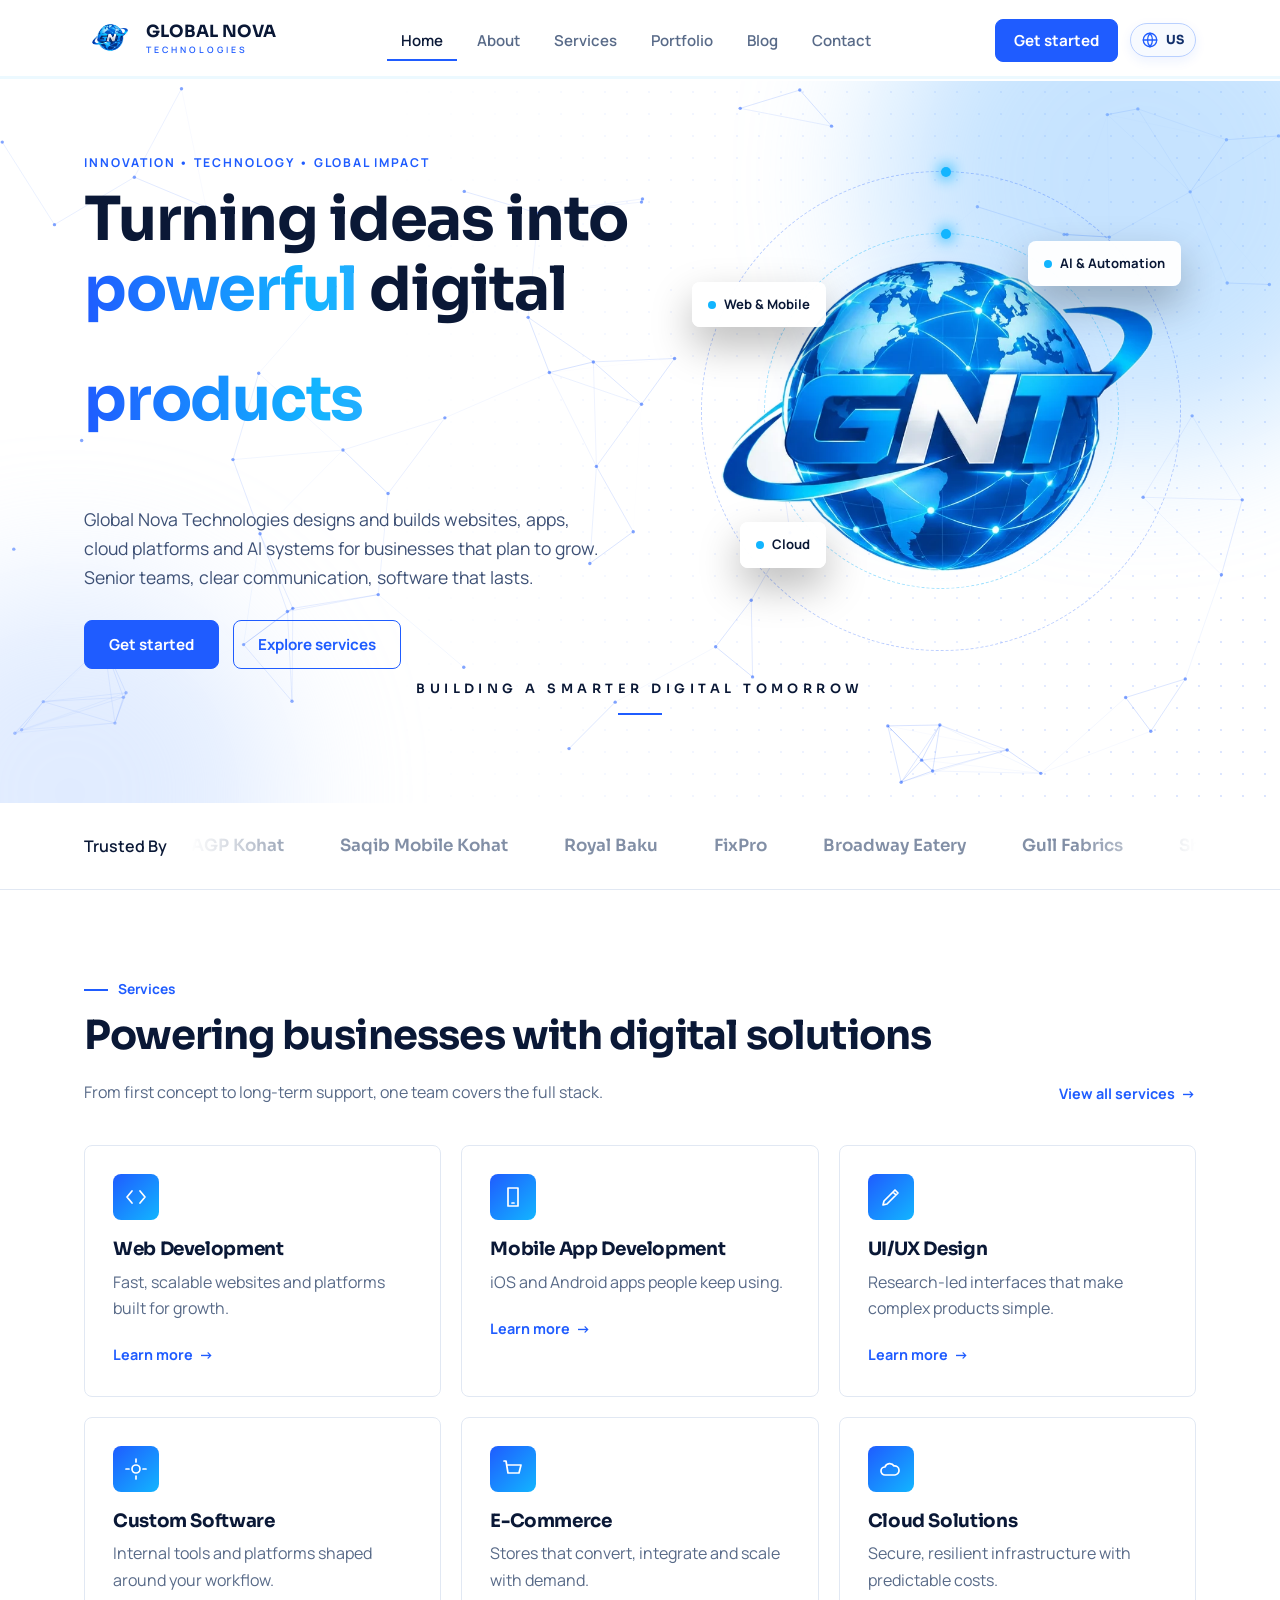
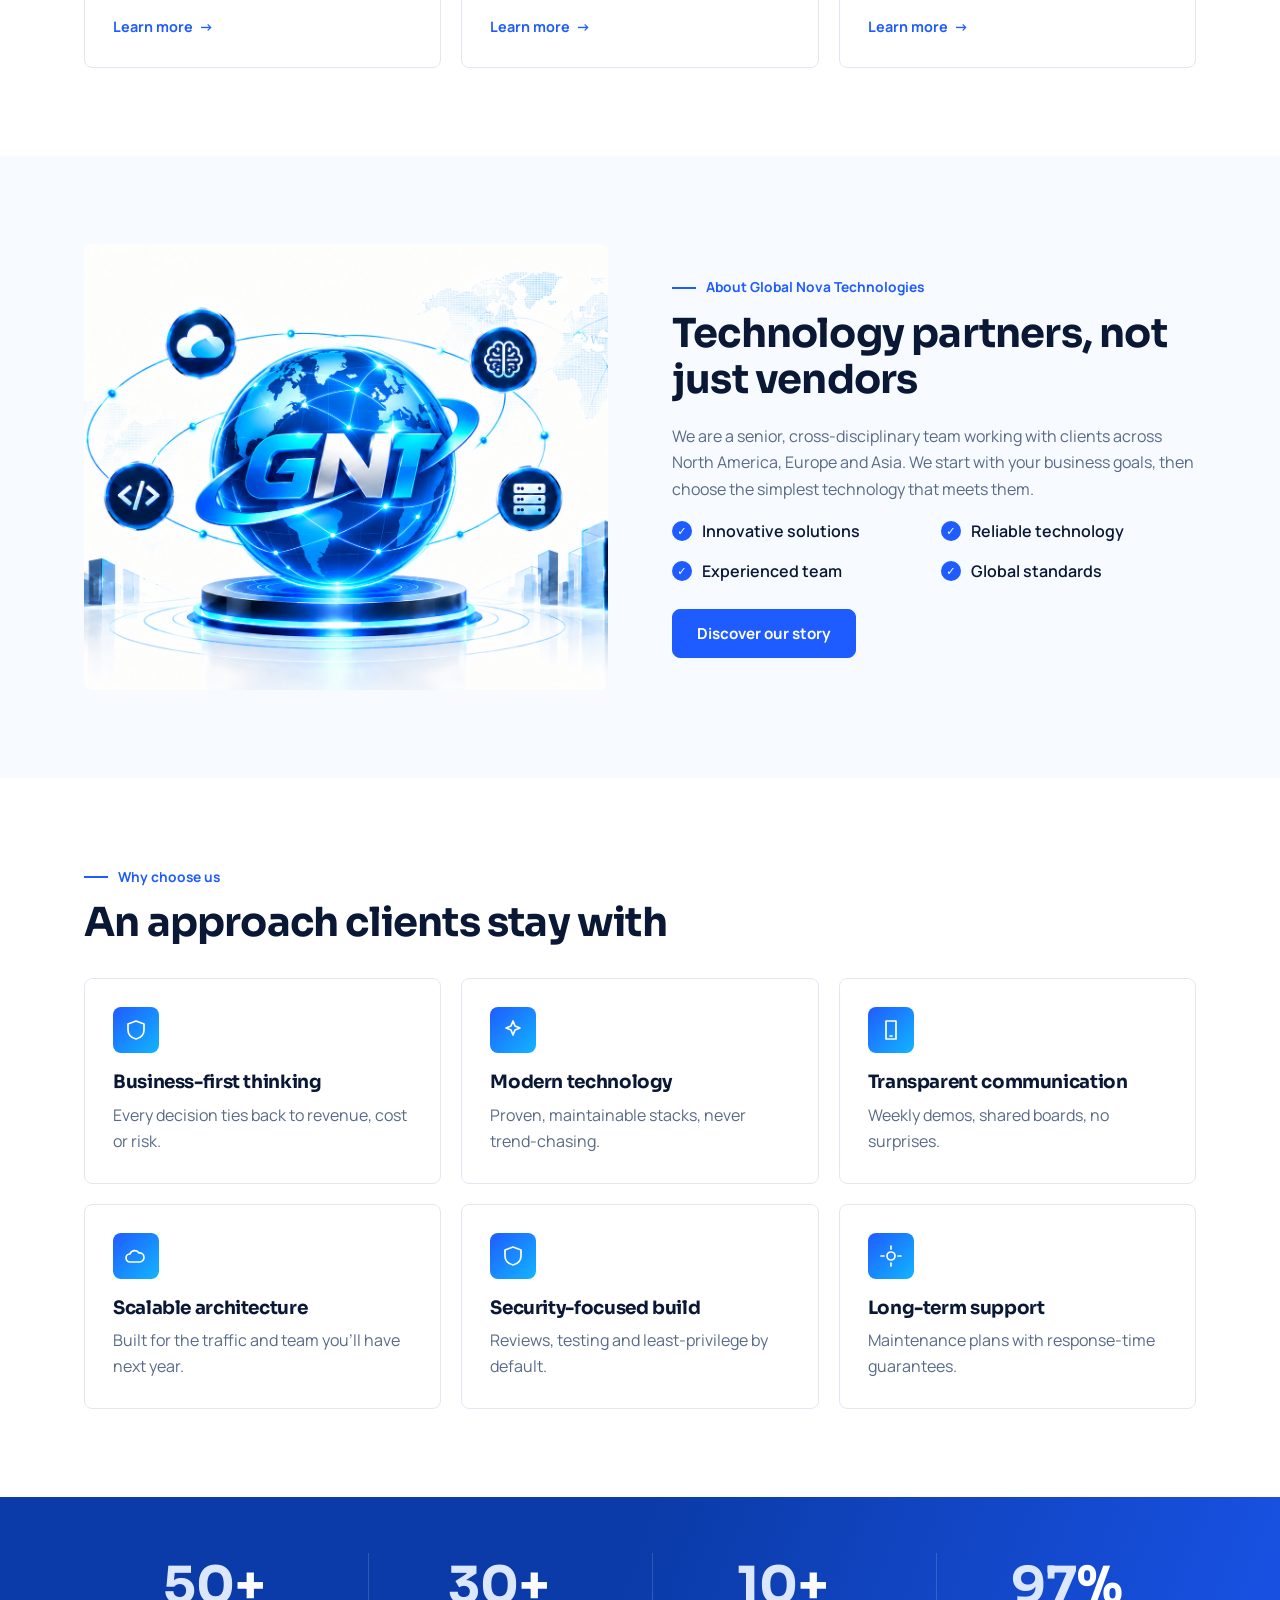
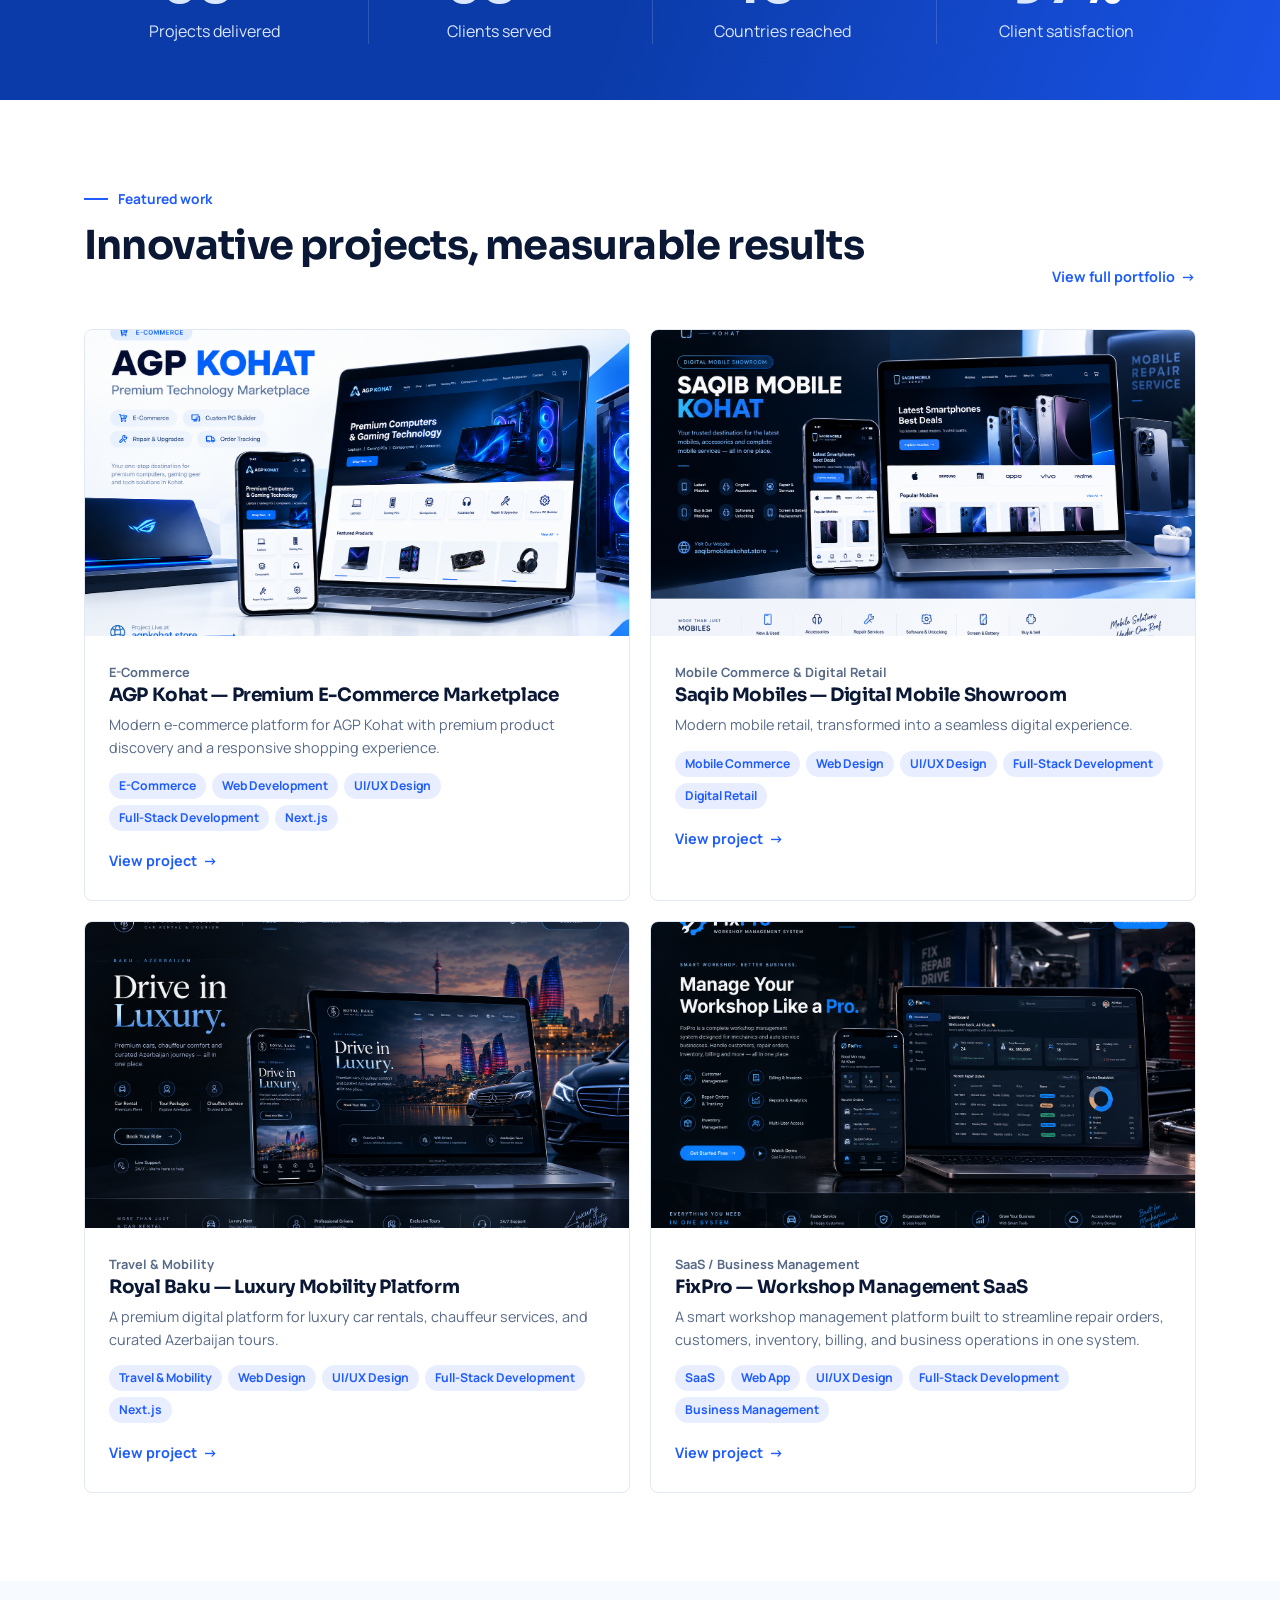
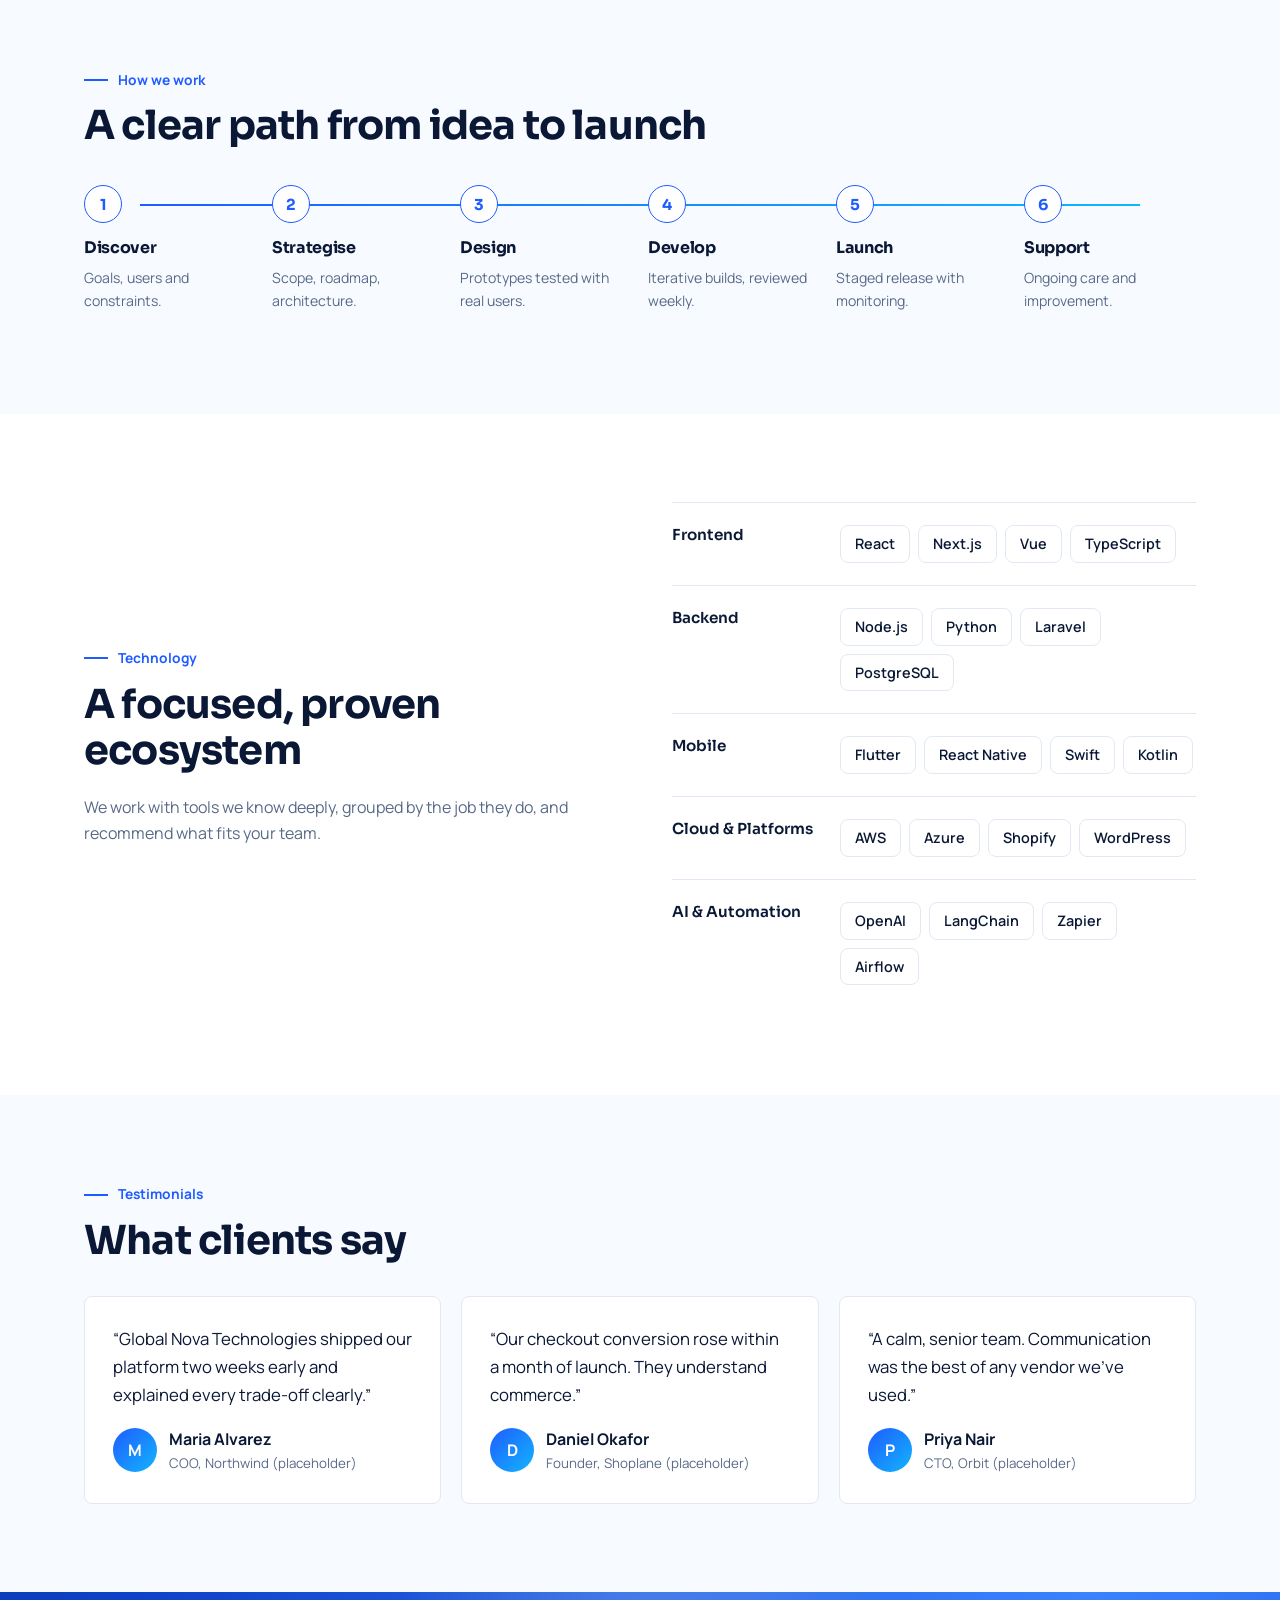
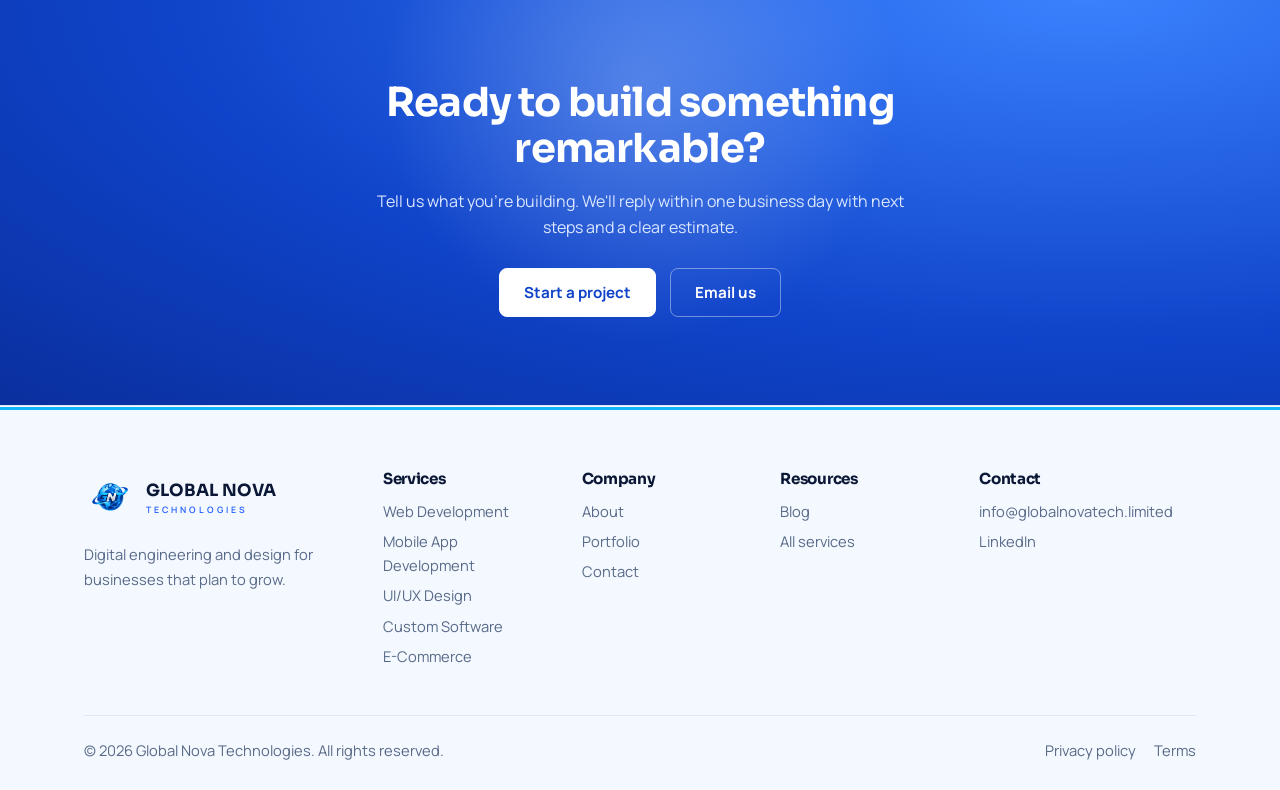
==== commit 4b0be796: "Add files via upload" ====
--- a/index.html
+++ b/index.html
@@ -1,5 +1,5 @@
-<!DOCTYPE html><html lang="en"><head><meta charset="utf-8"><meta name="viewport" content="width=device-width, initial-scale=1, viewport-fit=cover"><title>Global Nova Technologies | Digital Engineering & Design</title><meta name="description" content="Global Nova Technologies designs and builds websites, apps, cloud platforms and AI systems for growing businesses worldwide."><link rel="icon" href="assets/favicon-64.png" type="image/png">
-<meta name="theme-color" content="#1f5cff"><link rel="preload" href="assets/fonts/sora-latin-wght-normal.woff2" as="font" type="font/woff2" crossorigin><link rel="preload" href="assets/fonts/manrope-latin-wght-normal.woff2" as="font" type="font/woff2" crossorigin>
+<!DOCTYPE html><html lang="en"><head><meta charset="utf-8"><meta name="viewport" content="width=device-width, initial-scale=1, viewport-fit=cover"><title>Global Nova Technologies | Digital Engineering & Design</title><meta name="description" content="Global Nova Technologies designs and builds websites, apps, cloud platforms and AI systems for growing businesses worldwide."><link rel="icon" href="assets/global%20nova%20bg.png" type="image/png">
+<link href="https://fonts.googleapis.com/css2?family=Manrope:wght@400;500;600;700&family=Sora:wght@500;600;700&display=swap" rel="stylesheet">
 <style>
 :root{--bg:#fff;--alt:#f7faff;--c:#fff;--t:#0a1836;--m:#586a88;--l:#e1e8f3;--hb:rgba(255,255,255,.92);--b:#1f5cff;--b2:#12b5ff;--n:#071433;--r:8px;box-sizing:border-box;padding-top:env(safe-area-inset-top,0px);padding-bottom:env(safe-area-inset-bottom,0px)}
 
@@ -44,6 +44,7 @@
 .art{max-width:720px;margin:auto}.art p{font-size:1.08rem;color:var(--t);opacity:.85}.art h2{margin-top:1.6em;font-size:1.6rem}
 .contact-info{display:grid;grid-template-columns:repeat(2,minmax(0,1fr));gap:0 24px}.contact-info h3,.contact-info .contact-social{grid-column:1/-1}.contact-info p{min-width:0;margin:0;padding:16px 0;border-top:1px solid var(--l);overflow-wrap:anywhere}.contact-info .contact-social{padding-bottom:0}
 footer{background:#050e26;color:#a9bbdd;padding:64px 0 28px;font-size:.92rem}.fg{display:grid;grid-template-columns:1.6fr 1fr 1fr 1fr 1.3fr;gap:32px}footer h4{color:#fff;font-size:.95rem}footer a{display:block;padding:3px 0}footer a:hover{color:#fff}.fb{border-top:1px solid #1a2b52;margin-top:44px;padding-top:22px;display:flex;justify-content:space-between;gap:16px;flex-wrap:wrap}.fb a{display:inline;margin-left:18px}
+.rv{opacity:0;transform:translateY(14px);transition:.6s}.rv.in{opacity:1;transform:none}
 @media(max-width:960px){#bg{display:block}#menu{position:fixed;inset:0 0 0 auto;width:min(320px,86vw);background:var(--c);flex-direction:column;padding:96px 24px;transform:translateX(105%);transition:.3s;box-shadow:-20px 0 50px rgba(0,0,0,.2);z-index:60}#menu.o{transform:none}.nb .btn{display:none}#bg{position:relative;z-index:70}.hg,.split,.g2{grid-template-columns:1fr}.g3,.g4,.mt{grid-template-columns:1fr 1fr}.tl2{grid-template-columns:1fr 1fr}.tl2:before{display:none}.social-grid{grid-template-columns:repeat(3,minmax(0,1fr));row-gap:28px}.social-grid:before{display:none}.fg{grid-template-columns:1fr 1fr}.st{grid-template-columns:1fr 1fr}.st div:nth-child(3){border:0}section{padding:64px 0}.hero{padding:48px 0 64px}}
 @media(max-width:600px){.g3,.g4,.g2,.mt,.tl2,.ck,.contact-info{grid-template-columns:1fr}.contact-info h3,.contact-info .contact-social{grid-column:1}.social-grid{grid-template-columns:repeat(2,minmax(0,1fr));gap:26px 12px}.tk{grid-template-columns:1fr;gap:8px}.fl input{max-width:none;margin:0;width:100%}.fg{grid-template-columns:1fr}}
 @media(prefers-reduced-motion:reduce){*{animation:none!important;transition:none!important}.rv{opacity:1;transform:none}html{scroll-behavior:auto}}
@@ -59,9 +60,9 @@
 .gv .chip{z-index:3;white-space:nowrap;animation:fl 5s ease-in-out infinite}.dt{display:inline-block;width:8px;height:8px;border-radius:50%;background:#12b5ff;margin-right:8px;animation:pl 1.6s infinite}
 .mq{overflow:hidden;flex:1;min-width:240px;mask-image:linear-gradient(90deg,transparent,#000 12%,#000 88%,transparent);-webkit-mask-image:linear-gradient(90deg,transparent,#000 12%,#000 88%,transparent)}.mq .tl{flex-wrap:nowrap;gap:0;width:max-content;animation:mq 24s linear infinite}.mq .tl span{margin-right:56px;white-space:nowrap}
 #pb{position:fixed;top:env(safe-area-inset-top,0px);left:0;right:0;height:3px;background:linear-gradient(90deg,#1f5cff,#12b5ff);transform:scaleX(0);transform-origin:left;z-index:80}#app{animation:fi .5s both}
-
+.rv{filter:blur(4px)}.rv.in{filter:none}.card.rv.in{transition:transform .18s,border-color .25s,box-shadow .25s}
 a.card:hover,.card.h:hover{transform:perspective(900px) translateY(-6px) rotateX(var(--rx,0deg)) rotateY(var(--ry,0deg))}.card:before{content:"";position:absolute;inset:0;border-radius:inherit;background:radial-gradient(240px circle at var(--mx,50%) var(--my,50%),rgba(31,92,255,.13),transparent 60%);opacity:0;transition:.3s;pointer-events:none}.card:hover:before{opacity:1}.ic{transition:.3s}.card:hover .ic{transform:rotate(-8deg) scale(1.12)}
-
+.tl2 .num{transform:scale(.4)}.tl2 .rv.in .num{transform:scale(1);transition:.5s .2s cubic-bezier(.3,1.6,.5,1)}.tl2:before{transform-origin:left;background:linear-gradient(90deg,#1f5cff,#12b5ff)}@supports(animation-timeline:view()){.tl2:before{animation:ln linear both;animation-timeline:view();animation-range:entry 20% cover 45%}}
 .dk:not(.cs){background:linear-gradient(110deg,#071433 20%,#0e3486 50%,#071433 80%);background-size:250% 100%;animation:bgm 12s linear infinite}.cs{position:relative;overflow:hidden}.cs:before{content:"";position:absolute;width:560px;height:560px;left:50%;top:-45%;margin-left:-280px;background:radial-gradient(circle,rgba(18,181,255,.35),transparent 65%);animation:pl 6s ease-in-out infinite}.cs .wrap{position:relative}.ph{background-size:200% 200%;animation:bgm 14s ease infinite alternate}
 @keyframes wi{to{opacity:1;transform:none}}@keyframes fu{from{opacity:0;transform:translateY(20px)}to{opacity:1;transform:none}}@keyframes sm{to{background-position:250% 0}}@keyframes fl{50%{transform:translateY(-14px)}}@keyframes pl{50%{opacity:.6;transform:scale(1.12)}}@keyframes rt{to{transform:rotate(360deg)}}@keyframes dr{to{transform:translate(-60px,50px) scale(1.15)}}@keyframes mq{to{transform:translateX(-50%)}}@keyframes shn{0%,60%{left:-60%}100%{left:130%}}@keyframes gp{0%{box-shadow:0 0 0 0 rgba(31,92,255,.45)}70%,100%{box-shadow:0 0 0 16px rgba(31,92,255,0)}}@keyframes bgm{to{background-position:-250% 0}}@keyframes ln{from{transform:scaleX(0)}to{transform:scaleX(1)}}@keyframes fi{from{opacity:0}}
 @media(prefers-reduced-motion:reduce){.w,.hero .hg>div:first-child>:not(h1),.tag,.hero .sh{opacity:1!important;transform:none!important}.rv{filter:none}}
@@ -88,11 +89,11 @@
 .language-check{color:var(--b)}
 .language-flag{display:none}
 @media(max-width:960px){#menu{overflow-y:auto;overscroll-behavior:contain}.language-menu{position:fixed;left:var(--language-menu-left,12px);right:auto;top:var(--language-menu-top,12px);width:min(245px,calc(100vw - 24px));max-height:var(--language-menu-max-height,calc(100dvh - 24px));overflow-y:auto;overscroll-behavior:contain;-webkit-overflow-scrolling:touch}}
-</style><link rel="stylesheet" href="assets/motion.css"></head><body>
-<div id="pb"></div><header id="hd"><div class="wrap nb"><a class="logo" href="#/" aria-label="Global Nova Technologies home"><img src="assets/logo-180.webp" alt="" aria-hidden="true" width="52" height="52"><span>Global Nova<small>Technologies</small></span></a>
+</style></head><body>
+<div id="pb"></div><header id="hd"><div class="wrap nb"><a class="logo" href="#/" aria-label="Global Nova Technologies home"><img src="assets/global%20nova%20bg.png" alt="" aria-hidden="true"><span>Global Nova<small>Technologies</small></span></a>
 <ul id="menu"></ul><div class="nav-actions"><a class="btn sm" href="#/contact">Get started</a><ul id="language-slot"></ul></div><button id="bg" aria-label="Open menu" aria-expanded="false"><span></span></button></div></header>
 <main id="app" tabindex="-1"></main><footer id="ft"></footer>
-<script src="assets/i18n.js"></script><script src="assets/vendor/lenis.min.js"></script><script src="assets/motion.js"></script><script>
+<script src="assets/i18n.js"></script><script>
 const $=(s,e=document)=>e.querySelector(s),$$=(s,e=document)=>[...e.querySelectorAll(s)];
 const localeSourceText=new WeakMap(),localeSourceAttributes=new WeakMap();
 function localizeString(value){if(activeLanguage==="en")return value;const dictionary=window.GNT_LOCALES?.[activeLanguage]||{};if(dictionary[value]!==undefined)return dictionary[value];let result=value;for(const source of Object.keys(dictionary).sort((a,b)=>b.length-a.length)){if(source&&dictionary[source]!==""&&result.includes(source))result=result.replaceAll(source,dictionary[source])}return result}
@@ -111,7 +112,7 @@
 ["brand","Branding & Creative","Identities and content that make you recognisable.","Brand strategy|Visual identity|Motion and video","Illustrator,After Effects"],
 ["consulting","IT Consulting","Independent guidance on architecture, vendors and roadmaps.","Technology audits|Roadmaps|Team coaching","Architecture,DevOps"]];
 // [slug,title,cat,desc,tags,hue,image]
-const W=[["agp-kohat","AGP Kohat — Premium E-Commerce Marketplace","E-Commerce","Modern e-commerce platform for AGP Kohat with premium product discovery and a responsive shopping experience.","E-Commerce,Web Development,UI/UX Design,Full-Stack Development,Next.js",200,"assets/Agp ecommerce.webp"],["saqib-mobile","Saqib Mobiles — Digital Mobile Showroom","Mobile Commerce & Digital Retail","Modern mobile retail, transformed into a seamless digital experience.","Mobile Commerce,Web Design,UI/UX Design,Full-Stack Development,Digital Retail",220,"assets/saqib mobiles kohat.webp"],["royal-baku","Royal Baku — Luxury Mobility Platform","Travel & Mobility","A premium digital platform for luxury car rentals, chauffeur services, and curated Azerbaijan tours.","Travel & Mobility,Web Design,UI/UX Design,Full-Stack Development,Next.js",210,"assets/royal baku az.webp"],["fix-pro","FixPro — Workshop Management SaaS","SaaS / Business Management","A smart workshop management platform built to streamline repair orders, customers, inventory, billing, and business operations in one system.","SaaS,Web App,UI/UX Design,Full-Stack Development,Business Management",195,"assets/fix pro.webp"],["broadway-eatery","Broadway Eatery — Digital Dining Experience","Food & Hospitality","A modern restaurant platform designed for effortless menu browsing, online ordering, and a seamless mobile-first dining experience.","Web Design,UI/UX Design,Food & Hospitality,E-Commerce,Responsive Design",25,"assets/broadway eatery.webp"],["shaheen-express","Shaheen Express — Smart Transport Experience","Travel & Mobility","A modern digital platform for intercity bus booking, route discovery, and a seamless passenger experience.","Travel & Mobility,Web Design,UI/UX Design,Full-Stack Development,Transport",205,"assets/shaheen express.webp","Connecting people and places through a smarter travel experience."],["gull-fabrics","Gull Fabrics — Premium Fabric Store","Fashion & Lifestyle","A premium digital storefront designed for effortless fabric discovery, product browsing, and online shopping.","Fashion & Lifestyle,Web Design,UI/UX Design,E-Commerce",330,"assets/gull fabrics.webp","Where premium fabrics meet modern digital style."]];
+const W=[["agp-kohat","AGP Kohat — Premium E-Commerce Marketplace","E-Commerce","Modern e-commerce platform for AGP Kohat with premium product discovery and a responsive shopping experience.","E-Commerce,Web Development,UI/UX Design,Full-Stack Development,Next.js",200,"assets/Agp ecommerce.png"],["saqib-mobile","Saqib Mobiles — Digital Mobile Showroom","Mobile Commerce & Digital Retail","Modern mobile retail, transformed into a seamless digital experience.","Mobile Commerce,Web Design,UI/UX Design,Full-Stack Development,Digital Retail",220,"assets/saqib mobiles kohat.png"],["royal-baku","Royal Baku — Luxury Mobility Platform","Travel & Mobility","A premium digital platform for luxury car rentals, chauffeur services, and curated Azerbaijan tours.","Travel & Mobility,Web Design,UI/UX Design,Full-Stack Development,Next.js",210,"assets/royal baku az.png"],["fix-pro","FixPro — Workshop Management SaaS","SaaS / Business Management","A smart workshop management platform built to streamline repair orders, customers, inventory, billing, and business operations in one system.","SaaS,Web App,UI/UX Design,Full-Stack Development,Business Management",195,"assets/fix pro.png"],["broadway-eatery","Broadway Eatery — Digital Dining Experience","Food & Hospitality","A modern restaurant platform designed for effortless menu browsing, online ordering, and a seamless mobile-first dining experience.","Web Design,UI/UX Design,Food & Hospitality,E-Commerce,Responsive Design",25,"assets/broadway eatery.png"],["shaheen-express","Shaheen Express — Smart Transport Experience","Travel & Mobility","A modern digital platform for intercity bus booking, route discovery, and a seamless passenger experience.","Travel & Mobility,Web Design,UI/UX Design,Full-Stack Development,Transport",205,"assets/shaheen express.png","Connecting people and places through a smarter travel experience."],["gull-fabrics","Gull Fabrics — Premium Fabric Store","Fashion & Lifestyle","A premium digital storefront designed for effortless fabric discovery, product browsing, and online shopping.","Fashion & Lifestyle,Web Design,UI/UX Design,E-Commerce",330,"assets/gull fabrics.png","Where premium fabrics meet modern digital style."]];
 // [id,title,cat,date,excerpt]
 const B=[["headless","Is headless commerce right for your business?","Engineering","12 Sep 2026","A practical look at cost, complexity and when a decoupled front end pays off."],["ux-audit","A five-step UX audit you can run this week","Design","3 Sep 2026","Find the friction in your product before your customers do."],["ai-ops","Where AI actually saves time in operations","AI","25 Aug 2026","Four automations with measurable returns, and three to skip."],["cloud-cost","Cutting cloud spend without slowing teams down","Cloud","14 Aug 2026","Right-sizing, reservations and the habits that keep bills flat."],["launch","The pre-launch checklist we use on every project","Engineering","30 Jul 2026","Performance, security and analytics checks before go-live."],["brand-sys","Why design systems outlast redesigns","Design","18 Jul 2026","One source of truth keeps brand and product aligned as you grow."]];
 const T=[["Frontend","React,Next.js,Vue,TypeScript"],["Backend","Node.js,Python,Laravel,PostgreSQL"],["Mobile","Flutter,React Native,Swift,Kotlin"],["Cloud & Platforms","AWS,Azure,Shopify,WordPress"],["AI & Automation","OpenAI,LangChain,Zapier,Airflow"]];
@@ -146,7 +147,7 @@
 "":()=>`<div class="hero"><canvas id="cv" aria-hidden="true"></canvas><i class="bl b1"></i><i class="bl b2"></i><div class="wrap hg"><div><div class="eb" style="animation-delay:0s">Innovation • Technology • Global impact</div><h1><span class="w " style="--i:0">Turning</span> <span class="w " style="--i:1">ideas</span> <span class="w " style="--i:2">into</span> <span class="w ac sh" style="--i:3">powerful</span> <span class="w " style="--i:4">digital</span> <span class="w ac sh" style="--i:5">products</span></h1><p style="animation-delay:.8s">Global Nova Technologies designs and builds websites, apps, cloud platforms and AI systems for businesses that plan to grow. Senior teams, clear communication, software that lasts.</p><div class="cta" style="animation-delay:.95s">${ar("Get started","contact")}<a class="btn o" href="#/services">Explore services</a></div></div>${globe}</div><div class="tag">Building a smarter digital tomorrow</div></div>
 <div class="trust"><div class="wrap"><p>Trusted By</p><div class="mq"><div class="tl"><span>AGP Kohat</span><span>Saqib Mobile Kohat</span><span>Royal Baku</span><span>FixPro</span><span>Broadway Eatery</span><span>Gull Fabrics</span><span>Shaheen Express</span><span>AGP Kohat</span><span>Saqib Mobile Kohat</span><span>Royal Baku</span><span>FixPro</span><span>Broadway Eatery</span><span>Gull Fabrics</span><span>Shaheen Express</span></div></div></div></div>
 <section><div class="wrap"><div class="sh"><div><div class="eb">Services</div><h2>Powering businesses with digital solutions</h2><p>From first concept to long-term support, one team covers the full stack.</p></div><a class="more" href="#/services">View all services</a></div><div class="g g3">${S.slice(0,6).map(sc).join("")}</div></div></section>
-<section style="background:var(--alt)"><div class="wrap split"><div class="rv about-image"><img src="assets/global%20nova%20about%20pic.webp" alt="Global Nova Technologies team" loading="lazy"></div><div class="rv"><div class="eb">About Global Nova Technologies</div><h2>Technology partners, not just vendors</h2><p>We are a senior, cross-disciplinary team working with clients across North America, Europe and Asia. We start with your business goals, then choose the simplest technology that meets them.</p><ul class="ck"><li>Innovative solutions</li><li>Reliable technology</li><li>Experienced team</li><li>Global standards</li></ul>${ar("Discover our story","about")}</div></div></section>
+<section style="background:var(--alt)"><div class="wrap split"><div class="rv about-image"><img src="assets/global%20nova%20about%20pic.png" alt="Global Nova Technologies team" loading="lazy"></div><div class="rv"><div class="eb">About Global Nova Technologies</div><h2>Technology partners, not just vendors</h2><p>We are a senior, cross-disciplinary team working with clients across North America, Europe and Asia. We start with your business goals, then choose the simplest technology that meets them.</p><ul class="ck"><li>Innovative solutions</li><li>Reliable technology</li><li>Experienced team</li><li>Global standards</li></ul>${ar("Discover our story","about")}</div></div></section>
 <section><div class="wrap"><div class="eb">Why choose us</div><h2>An approach clients stay with</h2><div class="g g3" style="margin-top:32px">${[["Business-first thinking","Every decision ties back to revenue, cost or risk."],["Modern technology","Proven, maintainable stacks, never trend-chasing."],["Transparent communication","Weekly demos, shared boards, no surprises."],["Scalable architecture","Built for the traffic and team you'll have next year."],["Security-focused build","Reviews, testing and least-privilege by default."],["Long-term support","Maintenance plans with response-time guarantees."]].map((x,i)=>`<div class="card h rv">${ic([8,6,1,5,8,3][i])}<h3>${x[0]}</h3><p style="margin:0">${x[1]}</p></div>`).join("")}</div></div></section>
 ${stats}
 <section><div class="wrap"><div class="sh"><div><div class="eb">Featured work</div><h2>Innovative projects, measurable results</h2></div><a class="more" href="#/portfolio">View full portfolio</a></div><div class="g g2">${W.slice(0,4).map(pc).join("")}</div></div></section>
@@ -173,13 +174,13 @@
 <h3 style="margin-top:36px">Technology stack</h3>${tags(w[4])}${isRoyalBaku||isFixPro||w[0]=="broadway-eatery"||w[0]=="shaheen-express"||w[0]=="gull-fabrics"?"":`<h3 style="margin-top:28px">Results (sample figures)</h3><div class="st" style="margin:16px 0 40px"><div style="border:0"><b style="color:var(--b)">+42%</b><span style="color:var(--m)">Conversion</span></div><div style="border-color:var(--l)"><b style="color:var(--b)">-58%</b><span style="color:var(--m)">Load time</span></div><div style="border-color:var(--l)"><b style="color:var(--b)">3x</b><span style="color:var(--m)">Release speed</span></div><div style="border-color:var(--l)"><b style="color:var(--b)">99.9%</b><span style="color:var(--m)">Uptime</span></div></div>`}
 <div class="g g3">${[w[5]+20,w[5]-15,w[5]+40].map(h=>vis(h,w[6]?"blog-feature-image":"",w[6]||"")) .join("")}</div><div style="margin-top:40px">${quote("They understood our business quickly and delivered exactly what we needed.","Client lead","Project sponsor (placeholder)")}</div></div></section>
 <section style="background:var(--alt)"><div class="wrap"><div class="sh"><h2 style="margin:0">Next project</h2></div><div style="max-width:520px">${pc(n)}</div></div></section>${CTA()}`},
-blog:()=>`${ph("Blog","Insights from the studio","Practical writing on engineering, design and growth.")}<section><div class="wrap"><a class="card pc rv" href="#/blog/${B[0][0]}" style="display:grid;grid-template-columns:1fr 1fr;margin-bottom:40px"><div class="cl"><div class="vis blog-feature-image"><img src="assets/blog%20section%20pic.webp" alt="Featured blog visual" loading="lazy"></div></div><div class="bd" style="align-self:center"><span class="cat">Featured · ${B[0][2]} · ${B[0][3]}</span><h2 style="margin:8px 0">${B[0][1]}</h2><p>${B[0][4]}</p><span class="more">Read article</span></div></a>
+blog:()=>`${ph("Blog","Insights from the studio","Practical writing on engineering, design and growth.")}<section><div class="wrap"><a class="card pc rv" href="#/blog/${B[0][0]}" style="display:grid;grid-template-columns:1fr 1fr;margin-bottom:40px"><div class="cl"><div class="vis blog-feature-image"><img src="assets/blog%20section%20pic.png" alt="Featured blog visual" loading="lazy"></div></div><div class="bd" style="align-self:center"><span class="cat">Featured · ${B[0][2]} · ${B[0][3]}</span><h2 style="margin:8px 0">${B[0][1]}</h2><p>${B[0][4]}</p><span class="more">Read article</span></div></a>
 <div class="fl" id="bf">${["All","Engineering","Design","AI","Cloud"].map((c,i)=>`<button data-c="${c}" class="${i?"":"on"}">${c}</button>`).join("")}<input id="bq" type="search" placeholder="Search articles" aria-label="Search articles"></div><div class="g g3" id="bg2"></div><div style="text-align:center;margin-top:32px"><button class="btn o" id="lm">Load more</button></div></div></section>`,
 "blog/":k=>{const b=B.find(x=>x[0]==k);if(!b)return nf();return `${ph(b[2],b[1],b[3]+" · 6 min read",'<a href="#/">Home</a> / <a href="#/blog">Blog</a> / '+b[2])}<section><div class="wrap art"><p><b>${b[4]}</b></p><p>Every technology decision is a trade-off between speed, cost and flexibility. Start by writing down what success looks like in numbers, then test each option against it.</p><h2>Start with the constraint</h2><p>Teams often pick tools first and justify them later. Reverse that order: list your real constraints (budget, team skills, timeline, compliance) and let them narrow the field.</p><h2>Measure, then decide</h2><p>Run a small pilot, capture the metrics that matter, and expand only when the results hold. This keeps risk low and makes the case for investment easy to explain.</p><p>This is sample article copy. Replace it with your own writing.</p><a class="more" href="#/blog">Back to all articles</a></div></section>${CTA("Want help applying this?")}`},
 contact:()=>`${ph("Contact","Tell us about your project","We reply within one business day.")}<section><div class="wrap split" style="align-items:start"><form id="cf" class="card" novalidate><input type="hidden" name="access_key" value="b1519562-452a-4417-a63a-8c3a5a0842dc"><input type="hidden" name="subject" value="Global Nova project enquiry"><div class="g g2" style="gap:0 18px"><div class="f"><label for="n">Name *</label><input id="n" name="name" autocomplete="name"><span class="er"></span></div><div class="f"><label for="e">Email *</label><input id="e" name="email" type="email" autocomplete="email"><span class="er"></span></div><div class="f"><label for="p">Phone</label><input id="p" name="phone" type="tel" autocomplete="tel"><span class="er"></span></div><div class="f"><label for="c">Company</label><input id="c" name="company" autocomplete="organization"><span class="er"></span></div><div class="f"><label for="s">Service</label><select id="s" name="service">${S.map(s=>`<option>${s[1]}</option>`).join("")}</select></div><div class="f"><label for="bu">Budget</label><select id="bu" name="budget"><option>Under $10k</option><option>$10k–$50k</option><option>$50k–$150k</option><option>$150k+</option></select></div></div><div class="f"><label for="m">Project details *</label><textarea id="m" name="message" rows="5"></textarea><span class="er"></span></div><button class="btn" id="sb" type="submit">Send message</button><div id="st" role="status" aria-live="polite" style="margin-top:16px"></div></form>
 <div class="contact-info"><h3>Reach us directly</h3><p><b>Email</b><br><a href="mailto:info@globalnovatech.limited" class="ac">info@globalnovatech.limited</a></p><p><b>Location</b><br>Hong Kong / Pakistan</p><p><b>Availability</b><br>24/7 Service</p><p class="contact-social"><a class="ac" href="https://www.linkedin.com/in/global-nova-technologies-8a574243b" rel="noopener">LinkedIn</a> · <a class="ac" href="https://x.com" rel="noopener">X</a> · <a class="ac" href="https://github.com" rel="noopener">GitHub</a></p></div></div></section>`};
 function nf(){return `${ph("404","Page not found","That page doesn't exist. Try one of the links below.")}<section><div class="wrap cta">${ar("Go home","")}${ar("See services","services")}</div></section>`}
-function foot(){$("#ft").innerHTML=`<div class="wrap"><div class="fg"><div><a class="logo" href="#/" style="color:#fff"><img src="assets/logo-180.webp" alt="" aria-hidden="true" width="52" height="52"><span>Global Nova<small>Technologies</small></span></a><p style="margin-top:14px">Digital engineering and design for businesses that plan to grow.</p></div><div><h4>Services</h4>${S.slice(0,5).map(s=>`<a href="#/services/${s[0]}">${s[1]}</a>`).join("")}</div><div><h4>Company</h4><a href="#/about">About</a><a href="#/portfolio">Portfolio</a><a href="#/contact">Contact</a></div><div><h4>Resources</h4><a href="#/blog">Blog</a><a href="#/services">All services</a></div><div><h4>Contact</h4><a href="mailto:info@globalnovatech.limited">info@globalnovatech.limited</a><a href="https://www.linkedin.com/in/global-nova-technologies-8a574243b" rel="noopener">LinkedIn</a></div></div><div class="fb"><span>© 2026 Global Nova Technologies. All rights reserved.</span><span><a href="#/contact">Privacy policy</a><a href="#/contact">Terms</a></span></div></div>`}
+function foot(){$("#ft").innerHTML=`<div class="wrap"><div class="fg"><div><a class="logo" href="#/" style="color:#fff"><img src="assets/global%20nova%20bg.png" alt="" aria-hidden="true"><span>Global Nova<small>Technologies</small></span></a><p style="margin-top:14px">Digital engineering and design for businesses that plan to grow.</p></div><div><h4>Services</h4>${S.slice(0,5).map(s=>`<a href="#/services/${s[0]}">${s[1]}</a>`).join("")}</div><div><h4>Company</h4><a href="#/about">About</a><a href="#/portfolio">Portfolio</a><a href="#/contact">Contact</a></div><div><h4>Resources</h4><a href="#/blog">Blog</a><a href="#/services">All services</a></div><div><h4>Contact</h4><a href="mailto:info@globalnovatech.limited">info@globalnovatech.limited</a><a href="https://www.linkedin.com/in/global-nova-technologies-8a574243b" rel="noopener">LinkedIn</a></div></div><div class="fb"><span>© 2026 Global Nova Technologies. All rights reserved.</span><span><a href="#/contact">Privacy policy</a><a href="#/contact">Terms</a></span></div></div>`}
 function grid(){const a=$(".fl .on")?.dataset.c||"All",q=$("#q").value.toLowerCase(),r=W.filter(w=>(a=="All"||w[2]==a||(a=="Mobile"&&(w[0]=="fix-pro"||w[2].startsWith("Mobile"))))&&(w[1]+w[4]+w[3]).toLowerCase().includes(q));$("#pg").innerHTML=r.length?r.map(pc).join(""):'<div class="emp">No projects match. Clear the search or pick another category.</div>';rv()}
 let bn=3;function bgrid(){const a=$("#bf .on").dataset.c,q=$("#bq").value.toLowerCase(),r=B.slice(1).filter(b=>(a=="All"||b[2]==a)&&(b[1]+b[4]).toLowerCase().includes(q));$("#bg2").innerHTML=r.length?r.slice(0,bn).map(bc).join(""):'<div class="emp">No articles found. Try a different search.</div>';$("#lm").style.display=r.length>bn?"":"none";rv()}
 function form(){
@@ -198,7 +199,7 @@
 }catch(error){st.textContent="Could not send your message. Please try again or email info@globalnovatech.limited."}
 finally{b.disabled=false;b.textContent=originalText}
 }}
-function rv(){window.GNTMotion&&GNTMotion.scan()}
+function rv(){const io=new IntersectionObserver(es=>es.forEach(e=>{if(e.isIntersecting){e.target.classList.add("in");io.unobserve(e.target);setTimeout(()=>e.target.style.transitionDelay="",900)}}),{threshold:.1});$$(".rv:not(.in)").forEach((x,i)=>{x.style.transitionDelay=(i%4)*90+"ms";io.observe(x)})}
 function count(){const io=new IntersectionObserver(es=>es.forEach(e=>{if(!e.isIntersecting)return;io.unobserve(e.target);const t=+e.target.dataset.n,s=performance.now();(function f(n){const p=Math.min((n-s)/1400,1);e.target.textContent=Math.round(t*(1-Math.pow(1-p,3)));if(p<1)requestAnimationFrame(f)})(s)}));$$("[data-n]").forEach(x=>io.observe(x))}
 function net(){const c=$("#cv");if(!c||matchMedia("(prefers-reduced-motion:reduce)").matches)return;const x=c.getContext("2d"),m={x:-999,y:-999},d=Math.min(devicePixelRatio,2);let W,H,N=[];const rs=()=>{W=c.width=c.offsetWidth*d;H=c.height=c.offsetHeight*d;N=Array.from({length:Math.round(c.offsetWidth/16)},()=>({x:Math.random()*W,y:Math.random()*H,vx:(Math.random()-.5)*.5*d,vy:(Math.random()-.5)*.5*d}))};rs();addEventListener("resize",rs);c.parentNode.onmousemove=e=>{const r=c.getBoundingClientRect();m.x=(e.clientX-r.left)*d;m.y=(e.clientY-r.top)*d};
 (function f(){if($("#cv")!==c)return;x.clearRect(0,0,W,H);for(const p of N){p.x+=p.vx;p.y+=p.vy;if(p.x<0||p.x>W)p.vx*=-1;if(p.y<0||p.y>H)p.vy*=-1;x.fillStyle="rgba(31,92,255,.55)";x.beginPath();x.arc(p.x,p.y,1.7*d,0,7);x.fill()}
@@ -210,7 +211,7 @@
 document.title=($(".ph h1,.hero h1")?.textContent||"Page not found")+" | Global Nova Technologies";$$("#menu a").forEach(x=>x.classList.toggle("on",x.getAttribute("href")=="#/"+(a||"")));closeM();scrollTo(0,0);
 if($("#pg")){$$("#fl button").forEach(x=>x.onclick=()=>{$$("#fl button").forEach(y=>y.classList.remove("on"));x.classList.add("on");grid()});$("#q").oninput=grid;grid()}
 if($("#bg2")){bn=3;$$("#bf button").forEach(x=>x.onclick=()=>{$$("#bf button").forEach(y=>y.classList.remove("on"));x.classList.add("on");bn=3;bgrid()});$("#bq").oninput=()=>{bn=3;bgrid()};$("#lm").onclick=()=>{bn+=3;bgrid()};bgrid()}
-if($("#cf"))form();rv();count();net();tilt();applyContentLocale(document.body);const translatedTitle=$(".ph h1,.hero h1")?.textContent||"Page not found";document.title=`${translatedTitle} | Global Nova Technologies`;$("#app").focus({preventScroll:true});window.GNTMotion&&GNTMotion.afterRoute()}
+if($("#cf"))form();rv();count();net();tilt();applyContentLocale(document.body);const translatedTitle=$(".ph h1,.hero h1")?.textContent||"Page not found";document.title=`${translatedTitle} | Global Nova Technologies`;$("#app").focus({preventScroll:true})}
 const bt=$("#bg"),mn=$("#menu");let activeLanguage=localStorage.getItem("gn-language")||"en";if(!navLabels[activeLanguage])activeLanguage="en";mn.innerHTML=nav.map(n=>`<li><a href="#/${n[0]}">${n[1]}</a></li>`).join("")+`<li class="language-item"><button class="language-trigger" id="language-trigger" type="button" aria-haspopup="menu" aria-expanded="false" aria-controls="language-menu"><svg class="language-globe" viewBox="0 0 24 24" fill="none" stroke="currentColor" stroke-width="1.7" stroke-linecap="round" stroke-linejoin="round" aria-hidden="true"><circle cx="12" cy="12" r="9"/><path d="M3 12h18M12 3a14 14 0 0 1 0 18M12 3a14 14 0 0 0 0 18"/></svg><span class="language-trigger-code"></span></button><div class="language-menu" id="language-menu" role="menu" aria-label="Language"><div class="language-heading">LANGUAGE</div>${languageOptions.map(([code,short,name,flag])=>`<button class="language-option" type="button" role="menuitemradio" aria-checked="false" tabindex="-1" data-language="${code}" aria-label="${name}"><span class="language-code">${short}</span><span class="language-name">${name}</span><span class="language-flag" aria-hidden="true">${flag}</span><span class="language-check" aria-hidden="true">✓</span></button>`).join("")}</div></li>`;
 const languageItem=$(".language-item"),languageSlot=$("#language-slot"),languageBreakpoint=matchMedia("(min-width:961px)");
 function placeLanguage(){(languageBreakpoint.matches?languageSlot:mn).append(languageItem)}
@@ -229,5 +230,5 @@
 function closeM(){mn.classList.remove("o");bt.setAttribute("aria-expanded","false");closeLanguage()}bt.onclick=()=>{const o=mn.classList.toggle("o");bt.setAttribute("aria-expanded",o)};
 addEventListener("keydown",e=>e.key=="Escape"&&closeM());addEventListener("scroll",()=>{$("#hd").classList.toggle("s",scrollY>20);$("#pb").style.transform=`scaleX(${scrollY/(document.documentElement.scrollHeight-innerHeight||1)})`},{passive:true});
 const localizedContentObserver=new MutationObserver(()=>{applyContentLocale(document.body);applyLanguageTriggerLabel()});localizedContentObserver.observe($("#app"),{childList:true,subtree:true});localizedContentObserver.observe($("#ft"),{childList:true,subtree:true});
-addEventListener("hashchange",()=>window.GNTMotion?GNTMotion.transition(route):route());foot();route();
+addEventListener("hashchange",route);foot();route();
 </script></body></html>
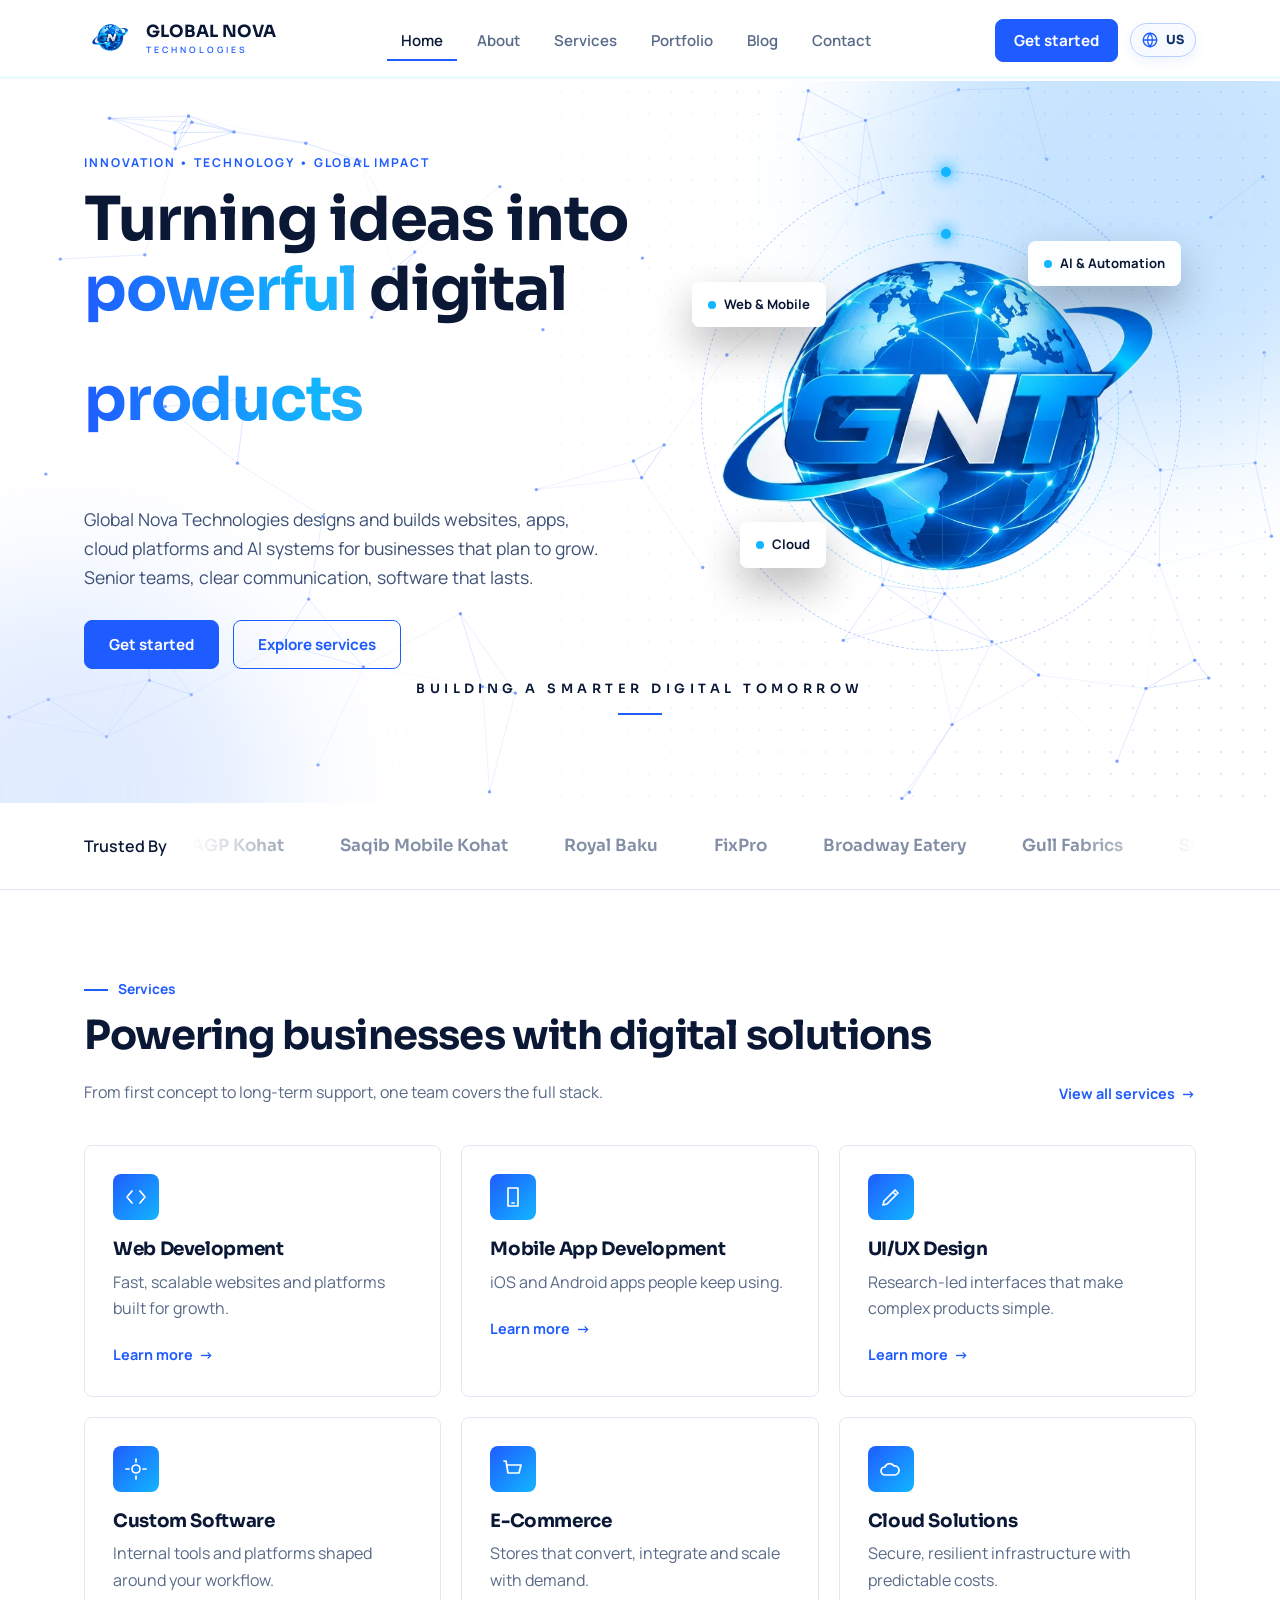
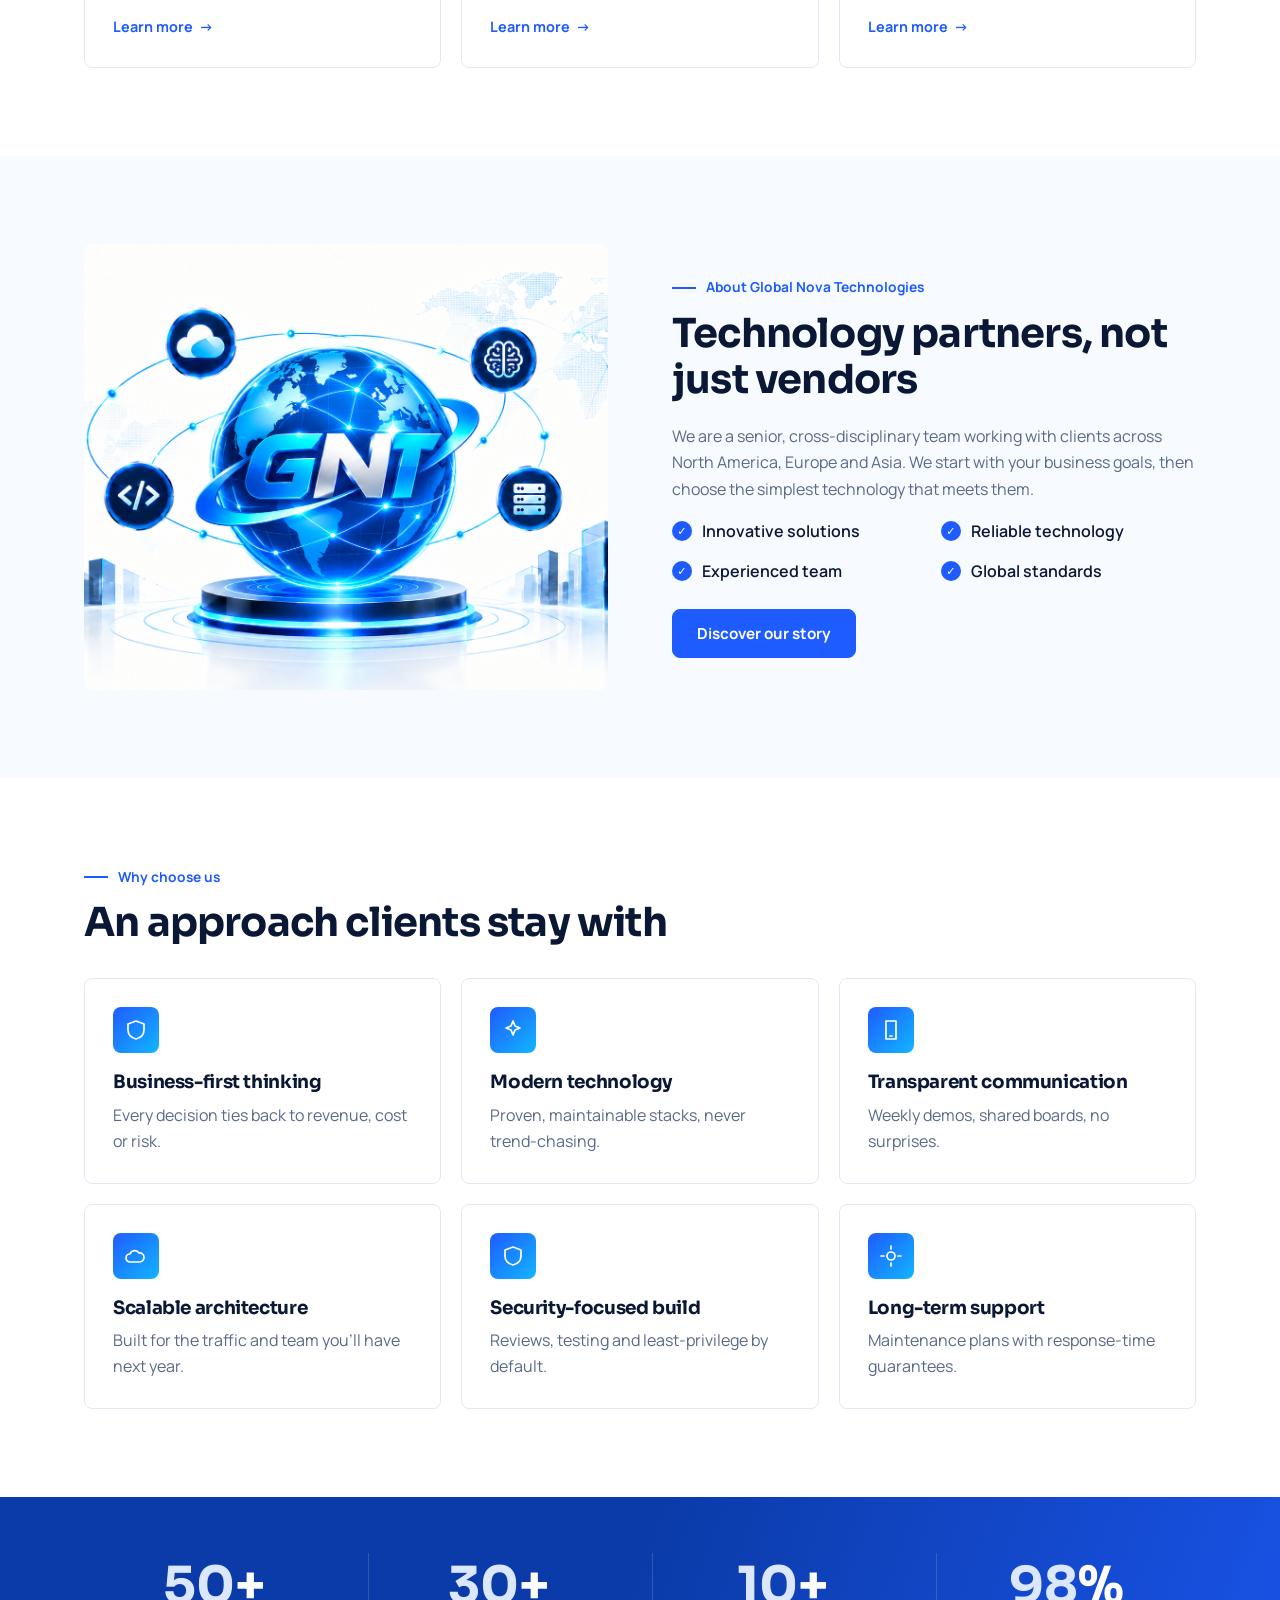
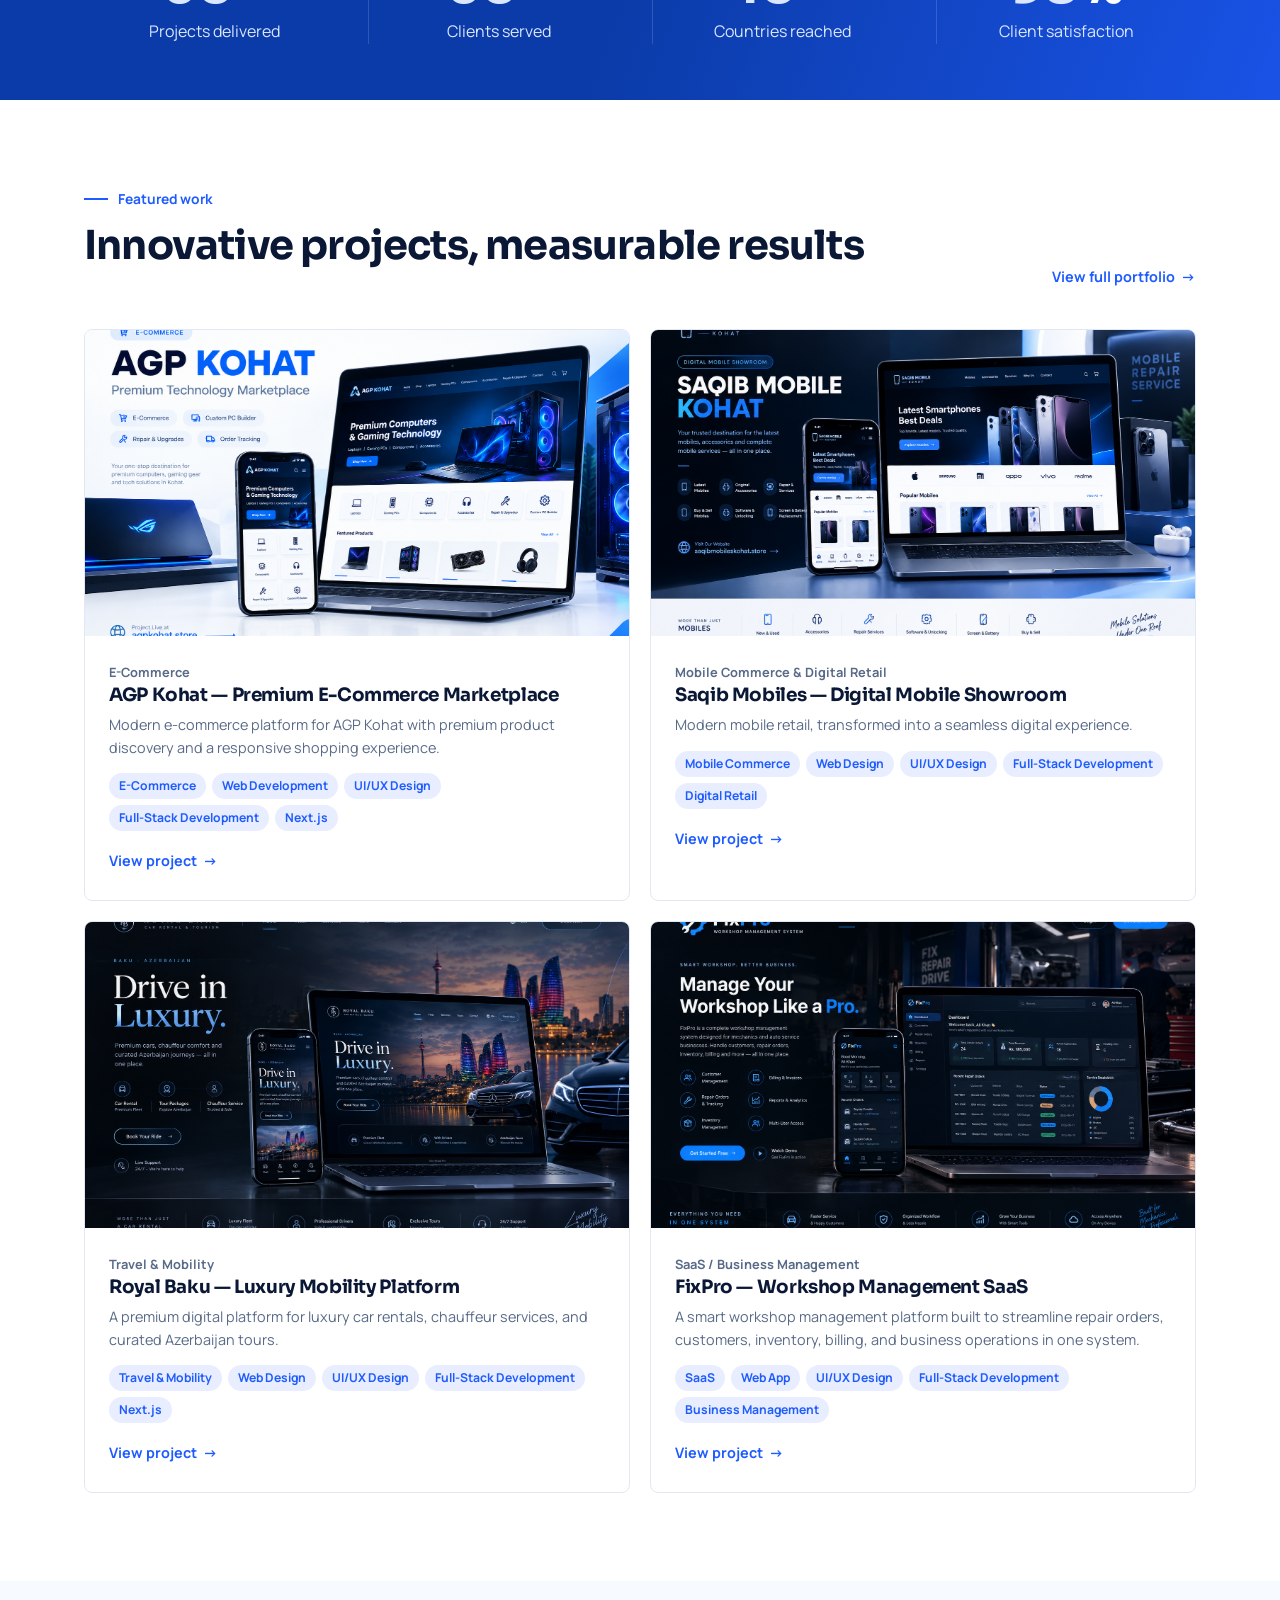
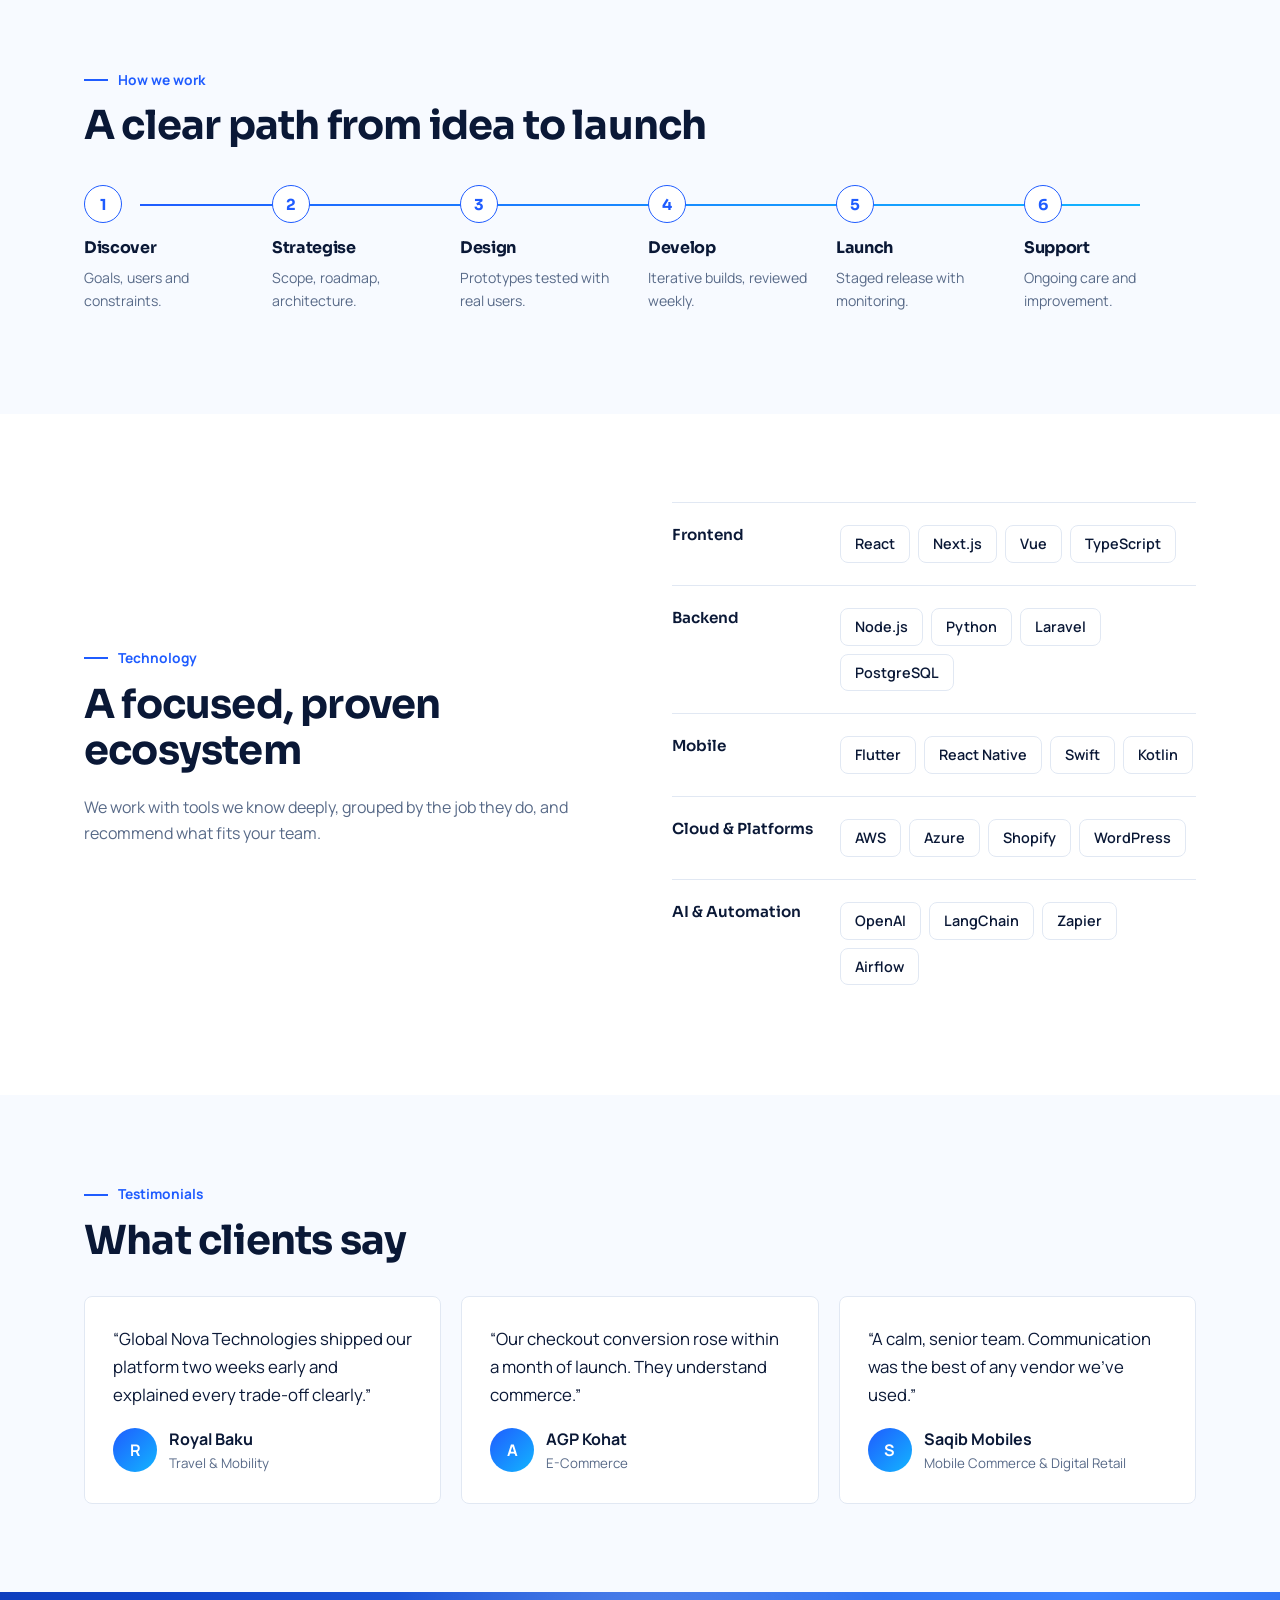
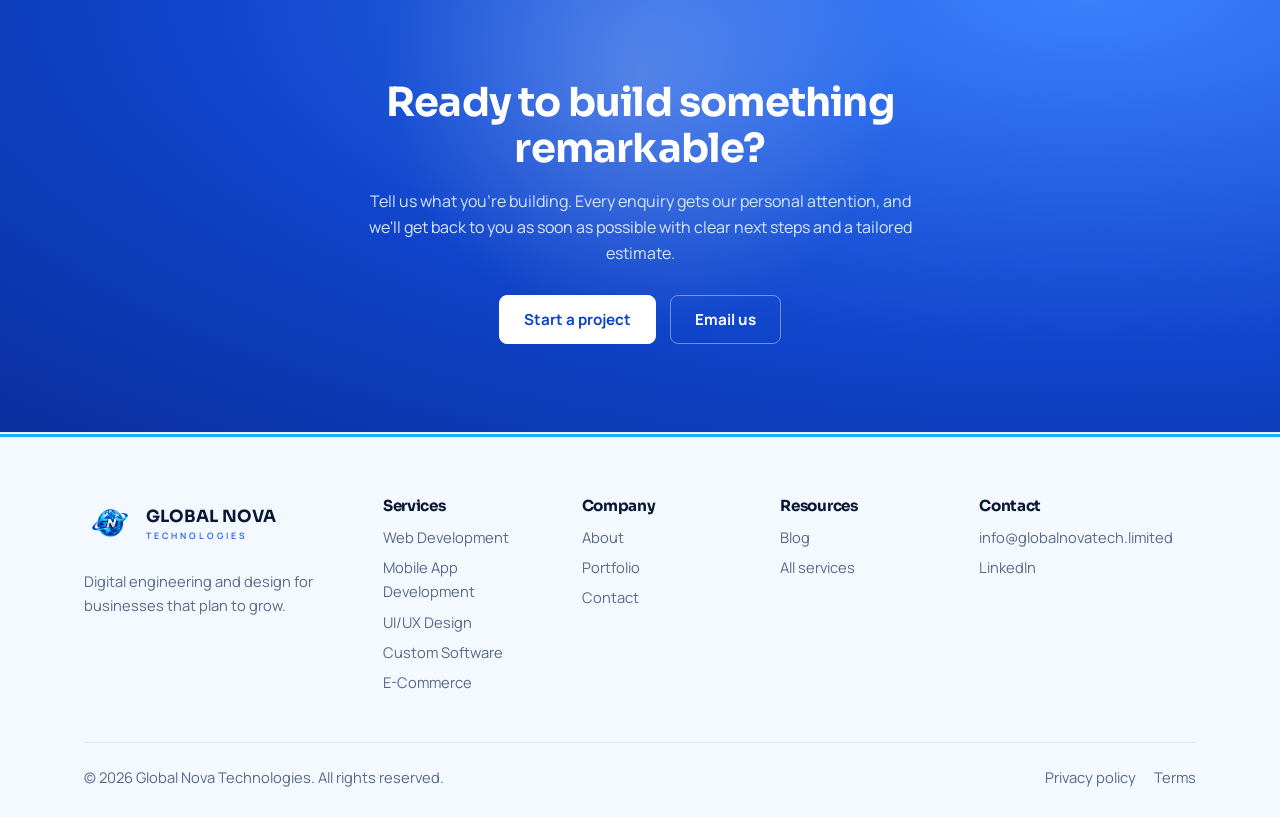
==== commit 967fc239: "Add files via upload" ====
--- a/index.html
+++ b/index.html
@@ -1,4 +1,4 @@
-<!DOCTYPE html><html lang="en"><head><meta charset="utf-8"><meta name="viewport" content="width=device-width, initial-scale=1, viewport-fit=cover"><title>Global Nova Technologies | Digital Engineering & Design</title><meta name="description" content="Global Nova Technologies designs and builds websites, apps, cloud platforms and AI systems for growing businesses worldwide."><link rel="icon" href="assets/global%20nova%20bg.png" type="image/png">
+<!DOCTYPE html><html lang="en"><head><meta charset="utf-8"><meta name="viewport" content="width=device-width, initial-scale=1, viewport-fit=cover"><title>Global Nova Technologies | Digital Engineering & Design</title><meta name="description" content="Global Nova Technologies designs and builds websites, apps, cloud platforms and AI systems for growing businesses worldwide."><link rel="icon" href="assets/favicon-32.png" sizes="32x32" type="image/png"><link rel="icon" href="assets/favicon-256.png" sizes="256x256" type="image/png"><link rel="apple-touch-icon" href="assets/favicon-256.png">
 <link href="https://fonts.googleapis.com/css2?family=Manrope:wght@400;500;600;700&family=Sora:wght@500;600;700&display=swap" rel="stylesheet">
 <style>
 :root{--bg:#fff;--alt:#f7faff;--c:#fff;--t:#0a1836;--m:#586a88;--l:#e1e8f3;--hb:rgba(255,255,255,.92);--b:#1f5cff;--b2:#12b5ff;--n:#071433;--r:8px;box-sizing:border-box;padding-top:env(safe-area-inset-top,0px);padding-bottom:env(safe-area-inset-bottom,0px)}
@@ -9,7 +9,7 @@
 h1,h2,h3,h4{font-family:Sora,Manrope,sans-serif;line-height:1.15;margin:0 0 .5em;letter-spacing:-.02em}h1{font-size:clamp(2.3rem,5vw,3.8rem)}h2{font-size:clamp(1.7rem,3.2vw,2.5rem)}h3{font-size:1.15rem}p{margin:0 0 1em;color:var(--m)}a{color:inherit;text-decoration:none}
 :focus-visible{outline:3px solid var(--b2);outline-offset:2px}.wrap{max-width:1160px;margin:auto;padding:0 24px}section{padding:88px 0}.dk{background:var(--n);color:#fff}.dk p{color:#a9bbdd}.ac{color:var(--b)}.dk .ac{color:#4da3ff}.hero .ac{color:#1f7bff}
 .eb{font-size:.86rem;font-weight:700;color:var(--b);margin-bottom:12px;display:flex;gap:10px;align-items:center}.eb:before{content:"";width:24px;height:2px;background:currentColor}.dk .eb{color:#4da3ff}
-header{position:sticky;top:env(safe-area-inset-top,0px);z-index:50;background:var(--hb);border-bottom:1px solid transparent;transition:.25s}header.s{backdrop-filter:blur(12px);-webkit-backdrop-filter:blur(12px);border-color:var(--l);box-shadow:0 8px 28px rgba(7,20,51,.07)}
+header{position:sticky;top:env(safe-area-inset-top,0px);z-index:50;border-bottom:1px solid transparent;transition:.25s}header.s{border-color:var(--l);box-shadow:0 8px 28px rgba(7,20,51,.07)}header:before{content:"";position:absolute;inset:0;z-index:-1;pointer-events:none;background:var(--hb)}header.s:before{backdrop-filter:blur(12px);-webkit-backdrop-filter:blur(12px)}
 .nb{display:flex;align-items:center;justify-content:space-between;height:80px;transition:height .25s}header.s .nb{height:62px}.logo{display:flex;align-items:center;gap:10px;font:700 1.3rem Sora,sans-serif}.logo svg{width:38px;height:38px;display:block;object-fit:contain}.logo img{width:52px;height:52px;display:block;object-fit:contain;transform:translateY(-2px)}.logo span{display:flex;flex-direction:column;line-height:1;font-size:1.05rem;text-transform:uppercase}.logo small{font:600 .55rem Manrope;letter-spacing:.34em;color:var(--b);margin-top:4px}.gv img{width:100%;height:auto;display:block}.tag{position:absolute;right:max(20px,3vw);top:46%;width:132px;font:600 .8rem Sora;letter-spacing:.35em;text-transform:uppercase;color:#0a1836;line-height:2}.tag:after{content:"";display:block;width:44px;height:2px;background:#1f5cff;margin-top:10px}@media(max-width:1280px){.tag{position:static;width:auto;margin-top:8px;text-align:center}.tag:after{margin:10px auto 0}}
 #menu{display:flex;gap:6px;list-style:none;margin:0;padding:0}#menu a{padding:8px 14px;font-weight:600;font-size:.94rem;color:var(--m);border-bottom:2px solid transparent}#menu a:hover,#menu a.on{color:var(--t);border-color:var(--b)}.language-item{position:relative;display:flex;align-items:center;padding-left:8px}.language-trigger{height:40px;display:flex;align-items:center;gap:7px;padding:0 11px;border:1px solid #b9d0ff;border-radius:999px;background:linear-gradient(135deg,#f7faff,#eaf2ff);color:#12306b;font:700 .78rem Sora,Manrope,sans-serif;cursor:pointer;transition:background .2s,border-color .2s,box-shadow .2s}.language-trigger:hover,.language-item.open .language-trigger{background:#e6efff;border-color:var(--b);box-shadow:0 5px 16px rgba(31,92,255,.12)}.language-trigger:focus-visible{outline:3px solid var(--b2);outline-offset:2px}.language-globe{width:17px;height:17px;display:block;color:var(--b)}.language-trigger-code{min-width:20px}.language-flag{font-family:"Segoe UI Emoji",sans-serif;font-size:1rem;line-height:1}.language-menu{position:absolute;top:calc(100% + 9px);right:0;z-index:100;width:264px;padding:8px;background:var(--c);border:1px solid var(--l);border-radius:8px;box-shadow:0 16px 38px rgba(7,20,51,.16);opacity:0;visibility:hidden;transform:translateY(-5px);transition:opacity .18s,transform .18s,visibility .18s}.language-item.open .language-menu{opacity:1;visibility:visible;transform:translateY(0)}.language-heading{padding:7px 10px 9px;color:var(--m);font:700 .7rem Manrope,sans-serif;letter-spacing:0}.language-option{width:100%;min-height:44px;display:grid;grid-template-columns:34px 1fr 28px 18px;align-items:center;gap:7px;padding:7px 10px;border:0;border-radius:5px;background:transparent;color:var(--t);text-align:left;cursor:pointer;transition:background .16s,color .16s}.language-option:hover,.language-option:focus-visible{background:#edf4ff;outline:0}.language-option[aria-checked=true]{background:#e7f0ff;color:#1748d1}.language-code{font:700 .78rem Sora,sans-serif;color:var(--b)}.language-name{font:600 .84rem Manrope,sans-serif}.language-check{color:var(--b);font-size:1rem;font-weight:700;opacity:0}.language-option[aria-checked=true] .language-check{opacity:1}
 .btn{display:inline-flex;align-items:center;gap:8px;padding:13px 24px;border-radius:var(--r);font:700 .95rem Manrope,sans-serif;border:1.5px solid var(--b);background:var(--b);color:#fff;cursor:pointer;transition:.2s}.btn:hover{background:#1748d1;transform:translateY(-1px);box-shadow:0 10px 22px rgba(31,92,255,.28)}.btn.o{background:transparent;color:var(--b)}.btn.o:hover{background:rgba(31,92,255,.08);box-shadow:none}.dk .btn.o{color:#fff;border-color:rgba(255,255,255,.4)}.btn.sm{padding:10px 18px}
@@ -89,6 +89,9 @@
 .language-check{color:var(--b)}
 .language-flag{display:none}
 @media(max-width:960px){#menu{overflow-y:auto;overscroll-behavior:contain}.language-menu{position:fixed;left:var(--language-menu-left,12px);right:auto;top:var(--language-menu-top,12px);width:min(245px,calc(100vw - 24px));max-height:var(--language-menu-max-height,calc(100dvh - 24px));overflow-y:auto;overscroll-behavior:contain;-webkit-overflow-scrolling:touch}}
+@media(max-width:960px){#menu{transform:translateX(calc(100% + 80px));visibility:hidden;transition:transform .3s,visibility .3s}#menu.o{transform:none;visibility:visible}body.menu-open{overflow:hidden}}
+.blog-feature{display:grid;grid-template-columns:1fr 1fr;margin-bottom:40px}@media(max-width:700px){.blog-feature{grid-template-columns:1fr}}
+.partners-grid{grid-template-columns:repeat(3,minmax(0,260px));width:min(808px,100%)}@media(max-width:600px){.partners-grid{grid-template-columns:repeat(2,minmax(0,260px));width:min(560px,100%)}}
 </style></head><body>
 <div id="pb"></div><header id="hd"><div class="wrap nb"><a class="logo" href="#/" aria-label="Global Nova Technologies home"><img src="assets/global%20nova%20bg.png" alt="" aria-hidden="true"><span>Global Nova<small>Technologies</small></span></a>
 <ul id="menu"></ul><div class="nav-actions"><a class="btn sm" href="#/contact">Get started</a><ul id="language-slot"></ul></div><button id="bg" aria-label="Open menu" aria-expanded="false"><span></span></button></div></header>
@@ -126,7 +129,7 @@
 const pc=w=>`<a class="card pc rv" href="#/portfolio/${w[0]}">${w[6]?`<div class="cl">${vis(w[5],"",w[6])}</div>`:""}<div class="bd"><span class="cat">${w[2]}</span><h3>${w[1]}</h3><p>${w[3]}</p>${w[7]?`<p class="project-kicker">${w[7]}</p>`:""}${tags(w[4])}<span class="more">View project</span></div></a>`;
 const bc=b=>`<a class="card rv" href="#/blog/${b[0]}"><span class="cat">${b[2]} · ${b[3]}</span><h3 style="margin-top:8px">${b[1]}</h3><p>${b[4]}</p><span class="more">Read article</span></a>`;
 const ph=(c,t,p,cr)=>`<div class="ph"><div class="wrap"><div class="crumb">${cr||'<a href="#/">Home</a> / '+c}</div><div class="eb">${c}</div><h1>${t}</h1><p>${p}</p></div></div>`;
-const CTA=(t="Ready to build something remarkable?")=>`<section class="cs dk"><div class="wrap rv"><h2>${t}</h2><p>Tell us what you're building. We'll reply within one business day with next steps and a clear estimate.</p><div class="cta">${ar("Start a project","contact")}<a class="btn o" href="mailto:hello@globalnova.example">Email us</a></div></div></section>`;
+const CTA=(t="Ready to build something remarkable?")=>`<section class="cs dk"><div class="wrap rv"><h2>${t}</h2><p>Tell us what you're building. Every enquiry gets our personal attention, and we'll get back to you as soon as possible with clear next steps and a tailored estimate.</p><div class="cta">${ar("Start a project","contact")}<a class="btn o" href="mailto:info@globalnovatech.limited">Email us</a></div></div></section>`;
 const globe=`<div class="gv"><div class="rgs"><i class="rg"></i><i class="rg r2"></i></div><div class="gi"><img src="[data-uri]" width="800" height="568" alt="Global Nova Technologies GNT globe logo"></div><div class="chip" style="left:-2%;top:12%"><i class="dt"></i>Web &amp; Mobile</div><div class="chip" style="right:0;top:0;animation-delay:-1.6s"><i class="dt"></i>AI &amp; Automation</div><div class="chip" style="left:8%;bottom:4%;animation-delay:-3s"><i class="dt"></i>Cloud</div></div>`;
 const tech=()=>T.map(t=>`<div class="tk"><b>${t[0]}</b><div>${t[1].split(",").map(x=>`<span>${x}</span>`).join("")}</div></div>`).join("");
 const quote=(q,n,r)=>`<div class="card rv"><blockquote>“${q}”</blockquote><div class="who"><span class="av">${n[0]}</span><div><b>${n}</b><small>${r}</small></div></div></div>`;
@@ -153,13 +156,14 @@
 <section><div class="wrap"><div class="sh"><div><div class="eb">Featured work</div><h2>Innovative projects, measurable results</h2></div><a class="more" href="#/portfolio">View full portfolio</a></div><div class="g g2">${W.slice(0,4).map(pc).join("")}</div></div></section>
 <section style="background:var(--alt)"><div class="wrap"><div class="eb">How we work</div><h2>A clear path from idea to launch</h2><div style="margin-top:36px">${proc()}</div></div></section>
 <section><div class="wrap split"><div><div class="eb">Technology</div><h2>A focused, proven ecosystem</h2><p>We work with tools we know deeply, grouped by the job they do, and recommend what fits your team.</p></div><div>${tech()}</div></div></section>
-<section style="background:var(--alt)"><div class="wrap"><div class="eb">Testimonials</div><h2>What clients say</h2><div class="g g3" style="margin-top:32px">${quote("Global Nova Technologies shipped our platform two weeks early and explained every trade-off clearly.","Maria Alvarez","COO, Northwind (placeholder)")}${quote("Our checkout conversion rose within a month of launch. They understand commerce.","Daniel Okafor","Founder, Shoplane (placeholder)")}${quote("A calm, senior team. Communication was the best of any vendor we've used.","Priya Nair","CTO, Orbit (placeholder)")}</div></div></section>${CTA()}`,
+<section style="background:var(--alt)"><div class="wrap"><div class="eb">Testimonials</div><h2>What clients say</h2><div class="g g3" style="margin-top:32px">${quote("Global Nova Technologies shipped our platform two weeks early and explained every trade-off clearly.","Royal Baku","Travel & Mobility")}${quote("Our checkout conversion rose within a month of launch. They understand commerce.","AGP Kohat","E-Commerce")}${quote("A calm, senior team. Communication was the best of any vendor we've used.","Saqib Mobiles","Mobile Commerce & Digital Retail")}</div></div></section>${CTA()}`,
 about:()=>`${ph("About","Engineers and designers who own the outcome","Global Nova Technologies was founded to give growing companies the calibre of engineering usually reserved for the largest enterprises.")}
 <section><div class="wrap split"><div><h2>Our story</h2><p>We began as a three-person studio and grew through referrals. Today a distributed team of specialists works across time zones, sharing one standard: ship work we would put our own name on.</p><p>We stay small on purpose, so senior people stay close to every project.</p></div><div class="g g2"><div class="card"><h3>Mission</h3><p style="margin:0">Make dependable, well-designed technology accessible to ambitious businesses.</p></div><div class="card"><h3>Vision</h3><p style="margin:0">Be the digital partner companies trust for the long term.</p></div></div></div></section>
 <section style="background:var(--alt)"><div class="wrap"><h2>Values</h2><div class="g g4" style="margin-top:28px">${[["Clarity","Plain language, honest estimates."],["Craft","Details matter, so we sweat them."],["Ownership","We treat your product as ours."],["Care","Security and accessibility from day one."]].map((v,i)=>`<div class="card h">${ic([6,2,8,5][i])}<h3>${v[0]}</h3><p style="margin:0">${v[1]}</p></div>`).join("")}</div></div></section>
 <section><div class="wrap"><div style="display:flex;justify-content:flex-start;align-items:center;width:100%"><h2 style="margin:0; text-align:left;">Leadership</h2></div><div class="team-grid" style="margin-top:18px;margin-left:0;margin-right:0">${[["Muhammad Arsalan Khan","Founder & CEO","Marketing & Sales Manager","assets/arsalan-khan.webp"],["Ahmed Asghar Khan","Co-Founder & COO","Team Leader","assets/ahmed-asghar-khan.webp"]].map(([name,primary,secondary,image])=>`<div class="card team-card rv"><div class="team-photo-wrap"><img class="team-photo" src="${image}" alt="${name}" loading="lazy"></div><div class="team-content"><span class="team-role">${secondary}</span><h3>${name}</h3><p>${primary}</p></div></div>`).join("")} </div></div></section>
-<section style="background:var(--alt); padding-top: 64px;"><div class="wrap"><div style="display:flex;justify-content:flex-start;align-items:center;width:100%"><h2 style="margin:0; text-align:left;">Management</h2></div><div class="team-grid" style="margin-top:18px;margin-left:0;margin-right:0">${[["Hammad Khan","UI/UX Designer","Web Developer","assets/hammad-khan.webp"],["Ishaq Hussain","App UI/UX","App UI/UX","assets/ishaq-hussain.webp"]].map(([name,primary,secondary,image])=>`<div class="card team-card rv"><div class="team-photo-wrap"><img class="team-photo" src="${image}" alt="${name}" loading="lazy"></div><div class="team-content"><span class="team-role">${secondary||"Team Member"}</span><h3>${name}</h3><p>${primary}</p></div></div>`).join("")} </div></div></section>
-<section style="background:var(--bg); padding-top: 24px;"><div class="wrap"><div style="display:flex;justify-content:flex-start;align-items:center;width:100%"><h2 style="margin:0; text-align:left;">Global Marketing Partners</h2></div><div class="team-grid" style="margin-top:18px;margin-left:0;margin-right:0"><div class="card team-card rv"><div class="team-photo-wrap"><img class="team-photo" src="assets/Farzand.jpeg" alt="FARZAND" loading="lazy"></div><div class="team-content"><span class="team-role">Global Marketing Partner</span><h3>FARZAND</h3><p>Azerbaijan, Baku</p></div></div><div class="card team-card rv"><div class="team-photo-wrap"><img class="team-photo" src="assets/Bilal Ahmed.jpeg" alt="Bilal Ahmed" loading="lazy"></div><div class="team-content"><span class="team-role">Global Marketing Partner</span><h3>Bilal Ahmed</h3><p>UK, East London</p></div></div></div></div></section>
+<section style="background:var(--bg); padding-top: 0;"><div class="wrap"><div style="display:flex;justify-content:flex-start;align-items:center;width:100%"><h2 style="margin:0; text-align:left;">Women Executives</h2></div><div class="team-grid" style="margin-top:18px;margin-left:0;margin-right:0"><div class="card team-card rv"><div class="team-photo-wrap"><img class="team-photo" src="assets/women-executive.jpeg" alt="Eman" loading="lazy"></div><div class="team-content"><span class="team-role">Women's Team Lead</span><h3>Eman</h3><p>Creative Frontend Engineer</p></div></div></div></div></section>
+<section style="background:var(--alt); padding-top: 64px;"><div class="wrap"><div style="display:flex;justify-content:flex-start;align-items:center;width:100%"><h2 style="margin:0; text-align:left;">Management</h2></div><div class="team-grid" style="margin-top:18px;margin-left:0;margin-right:0">${[["Hammad Khan","UI/UX Designer","Web Developer","assets/hammad-khan.webp"],["Ishaq Hussain","Frontend App/Web","App/Web","assets/ishaq-hussain.webp"]].map(([name,primary,secondary,image])=>`<div class="card team-card rv"><div class="team-photo-wrap"><img class="team-photo" src="${image}" alt="${name}" loading="lazy"></div><div class="team-content"><span class="team-role">${secondary||"Team Member"}</span><h3>${name}</h3><p>${primary}</p></div></div>`).join("")} </div></div></section>
+<section style="background:var(--bg); padding-top: 24px;"><div class="wrap"><div style="display:flex;justify-content:flex-start;align-items:center;width:100%"><h2 style="margin:0; text-align:left;">Global Marketing Partners</h2></div><div class="team-grid partners-grid" style="margin-top:18px;margin-left:0;margin-right:0"><div class="card team-card rv"><div class="team-photo-wrap"><img class="team-photo" src="assets/Farzand.jpeg" alt="FARZAND" loading="lazy"></div><div class="team-content"><span class="team-role">Global Marketing Partner</span><h3>FARZAND</h3><p>Azerbaijan, Baku</p></div></div><div class="card team-card rv"><div class="team-photo-wrap"><img class="team-photo" src="assets/Bilal Ahmed.jpeg" alt="Bilal Ahmed" loading="lazy"></div><div class="team-content"><span class="team-role">Global Marketing Partner</span><h3>Bilal Ahmed</h3><p>UK, East London</p></div></div><div class="card team-card rv"><div class="team-photo-wrap"><img class="team-photo" src="assets/Faizan.jpeg" alt="Faizan" loading="lazy"></div><div class="team-content"><span class="team-role">Global Marketing Manager</span><h3>Faizan</h3><p>UAE, Dubai</p></div></div></div></div></section>
 ${socialsSection()}<section style="background:var(--alt)"><div class="wrap"><h2>Why Choose Us</h2><div class="g g4" style="margin-top:28px">${[["Strategic Thinking","We turn ideas into clear, practical digital strategies."],["Modern Technology","We use modern web, software, cloud, and AI technologies to build smarter solutions."],["Tailored Solutions","Every solution is designed around the client’s specific goals, needs, and business requirements."],["Reliable Delivery","We focus on quality, clear communication, and dependable execution from start to finish."]].map((item,i)=>`<div class="card h">${ic([4,1,8,5][i])}<h3>${item[0]}</h3><p style="margin:0">${item[1]}</p></div>`).join("")}</div></div></section>${CTA("Let's talk about your next project")}`,
 services:()=>`${ph("Services","Everything you need to build and grow digitally","Ten disciplines, one accountable team.")}<section><div class="wrap"><div class="g g2">${S.map(s=>`<a class="card rv" href="#/services/${s[0]}">${ic(S.indexOf(s))}<h3>${s[1]}</h3><p>${s[2]}</p><ul class="ck" style="margin:0 0 12px;grid-template-columns:1fr">${s[3].split("|").map(b=>`<li>${b}</li>`).join("")}</ul>${tags(s[4])}<span class="more">Explore ${s[1]}</span></a>`).join("")}</div></div></section>${CTA()}`,
 "services/":k=>{const s=S.find(x=>x[0]==k);if(!s)return nf();const bs=s[3].split("|");return `${ph("Service",s[1],s[2],'<a href="#/">Home</a> / <a href="#/services">Services</a> / '+s[1])}
@@ -174,10 +178,10 @@
 <h3 style="margin-top:36px">Technology stack</h3>${tags(w[4])}${isRoyalBaku||isFixPro||w[0]=="broadway-eatery"||w[0]=="shaheen-express"||w[0]=="gull-fabrics"?"":`<h3 style="margin-top:28px">Results (sample figures)</h3><div class="st" style="margin:16px 0 40px"><div style="border:0"><b style="color:var(--b)">+42%</b><span style="color:var(--m)">Conversion</span></div><div style="border-color:var(--l)"><b style="color:var(--b)">-58%</b><span style="color:var(--m)">Load time</span></div><div style="border-color:var(--l)"><b style="color:var(--b)">3x</b><span style="color:var(--m)">Release speed</span></div><div style="border-color:var(--l)"><b style="color:var(--b)">99.9%</b><span style="color:var(--m)">Uptime</span></div></div>`}
 <div class="g g3">${[w[5]+20,w[5]-15,w[5]+40].map(h=>vis(h,w[6]?"blog-feature-image":"",w[6]||"")) .join("")}</div><div style="margin-top:40px">${quote("They understood our business quickly and delivered exactly what we needed.","Client lead","Project sponsor (placeholder)")}</div></div></section>
 <section style="background:var(--alt)"><div class="wrap"><div class="sh"><h2 style="margin:0">Next project</h2></div><div style="max-width:520px">${pc(n)}</div></div></section>${CTA()}`},
-blog:()=>`${ph("Blog","Insights from the studio","Practical writing on engineering, design and growth.")}<section><div class="wrap"><a class="card pc rv" href="#/blog/${B[0][0]}" style="display:grid;grid-template-columns:1fr 1fr;margin-bottom:40px"><div class="cl"><div class="vis blog-feature-image"><img src="assets/blog%20section%20pic.png" alt="Featured blog visual" loading="lazy"></div></div><div class="bd" style="align-self:center"><span class="cat">Featured · ${B[0][2]} · ${B[0][3]}</span><h2 style="margin:8px 0">${B[0][1]}</h2><p>${B[0][4]}</p><span class="more">Read article</span></div></a>
+blog:()=>`${ph("Blog","Insights from the studio","Practical writing on engineering, design and growth.")}<section><div class="wrap"><a class="card pc rv blog-feature" href="#/blog/${B[0][0]}"><div class="cl"><div class="vis blog-feature-image"><img src="assets/blog%20section%20pic.png" alt="Featured blog visual" loading="lazy"></div></div><div class="bd" style="align-self:center"><span class="cat">Featured · ${B[0][2]} · ${B[0][3]}</span><h2 style="margin:8px 0">${B[0][1]}</h2><p>${B[0][4]}</p><span class="more">Read article</span></div></a>
 <div class="fl" id="bf">${["All","Engineering","Design","AI","Cloud"].map((c,i)=>`<button data-c="${c}" class="${i?"":"on"}">${c}</button>`).join("")}<input id="bq" type="search" placeholder="Search articles" aria-label="Search articles"></div><div class="g g3" id="bg2"></div><div style="text-align:center;margin-top:32px"><button class="btn o" id="lm">Load more</button></div></div></section>`,
 "blog/":k=>{const b=B.find(x=>x[0]==k);if(!b)return nf();return `${ph(b[2],b[1],b[3]+" · 6 min read",'<a href="#/">Home</a> / <a href="#/blog">Blog</a> / '+b[2])}<section><div class="wrap art"><p><b>${b[4]}</b></p><p>Every technology decision is a trade-off between speed, cost and flexibility. Start by writing down what success looks like in numbers, then test each option against it.</p><h2>Start with the constraint</h2><p>Teams often pick tools first and justify them later. Reverse that order: list your real constraints (budget, team skills, timeline, compliance) and let them narrow the field.</p><h2>Measure, then decide</h2><p>Run a small pilot, capture the metrics that matter, and expand only when the results hold. This keeps risk low and makes the case for investment easy to explain.</p><p>This is sample article copy. Replace it with your own writing.</p><a class="more" href="#/blog">Back to all articles</a></div></section>${CTA("Want help applying this?")}`},
-contact:()=>`${ph("Contact","Tell us about your project","We reply within one business day.")}<section><div class="wrap split" style="align-items:start"><form id="cf" class="card" novalidate><input type="hidden" name="access_key" value="b1519562-452a-4417-a63a-8c3a5a0842dc"><input type="hidden" name="subject" value="Global Nova project enquiry"><div class="g g2" style="gap:0 18px"><div class="f"><label for="n">Name *</label><input id="n" name="name" autocomplete="name"><span class="er"></span></div><div class="f"><label for="e">Email *</label><input id="e" name="email" type="email" autocomplete="email"><span class="er"></span></div><div class="f"><label for="p">Phone</label><input id="p" name="phone" type="tel" autocomplete="tel"><span class="er"></span></div><div class="f"><label for="c">Company</label><input id="c" name="company" autocomplete="organization"><span class="er"></span></div><div class="f"><label for="s">Service</label><select id="s" name="service">${S.map(s=>`<option>${s[1]}</option>`).join("")}</select></div><div class="f"><label for="bu">Budget</label><select id="bu" name="budget"><option>Under $10k</option><option>$10k–$50k</option><option>$50k–$150k</option><option>$150k+</option></select></div></div><div class="f"><label for="m">Project details *</label><textarea id="m" name="message" rows="5"></textarea><span class="er"></span></div><button class="btn" id="sb" type="submit">Send message</button><div id="st" role="status" aria-live="polite" style="margin-top:16px"></div></form>
+contact:()=>`${ph("Contact","Tell us about your project","Every message is read by our team. We'll get back to you as soon as possible.")}<section><div class="wrap split" style="align-items:start"><form id="cf" class="card" novalidate><input type="hidden" name="access_key" value="b1519562-452a-4417-a63a-8c3a5a0842dc"><input type="hidden" name="subject" value="Global Nova project enquiry"><div class="g g2" style="gap:0 18px"><div class="f"><label for="n">Name *</label><input id="n" name="name" autocomplete="name"><span class="er"></span></div><div class="f"><label for="e">Email *</label><input id="e" name="email" type="email" autocomplete="email"><span class="er"></span></div><div class="f"><label for="p">Phone</label><input id="p" name="phone" type="tel" autocomplete="tel"><span class="er"></span></div><div class="f"><label for="c">Company</label><input id="c" name="company" autocomplete="organization"><span class="er"></span></div><div class="f"><label for="s">Service</label><select id="s" name="service">${S.map(s=>`<option>${s[1]}</option>`).join("")}</select></div><div class="f"><label for="bu">Budget</label><select id="bu" name="budget"><option>Under $10k</option><option>$10k–$50k</option><option>$50k–$150k</option><option>$150k+</option></select></div></div><div class="f"><label for="m">Project details *</label><textarea id="m" name="message" rows="5"></textarea><span class="er"></span></div><button class="btn" id="sb" type="submit">Send message</button><div id="st" role="status" aria-live="polite" style="margin-top:16px"></div></form>
 <div class="contact-info"><h3>Reach us directly</h3><p><b>Email</b><br><a href="mailto:info@globalnovatech.limited" class="ac">info@globalnovatech.limited</a></p><p><b>Location</b><br>Hong Kong / Pakistan</p><p><b>Availability</b><br>24/7 Service</p><p class="contact-social"><a class="ac" href="https://www.linkedin.com/in/global-nova-technologies-8a574243b" rel="noopener">LinkedIn</a> · <a class="ac" href="https://x.com" rel="noopener">X</a> · <a class="ac" href="https://github.com" rel="noopener">GitHub</a></p></div></div></section>`};
 function nf(){return `${ph("404","Page not found","That page doesn't exist. Try one of the links below.")}<section><div class="wrap cta">${ar("Go home","")}${ar("See services","services")}</div></section>`}
 function foot(){$("#ft").innerHTML=`<div class="wrap"><div class="fg"><div><a class="logo" href="#/" style="color:#fff"><img src="assets/global%20nova%20bg.png" alt="" aria-hidden="true"><span>Global Nova<small>Technologies</small></span></a><p style="margin-top:14px">Digital engineering and design for businesses that plan to grow.</p></div><div><h4>Services</h4>${S.slice(0,5).map(s=>`<a href="#/services/${s[0]}">${s[1]}</a>`).join("")}</div><div><h4>Company</h4><a href="#/about">About</a><a href="#/portfolio">Portfolio</a><a href="#/contact">Contact</a></div><div><h4>Resources</h4><a href="#/blog">Blog</a><a href="#/services">All services</a></div><div><h4>Contact</h4><a href="mailto:info@globalnovatech.limited">info@globalnovatech.limited</a><a href="https://www.linkedin.com/in/global-nova-technologies-8a574243b" rel="noopener">LinkedIn</a></div></div><div class="fb"><span>© 2026 Global Nova Technologies. All rights reserved.</span><span><a href="#/contact">Privacy policy</a><a href="#/contact">Terms</a></span></div></div>`}
@@ -195,13 +199,13 @@
 try{
 const response=await fetch("https://api.web3forms.com/submit",{method:"POST",body:new FormData(f)}),data=await response.json();
 if(!response.ok||!data.success)throw new Error(data.message||"Request failed");
-f.reset();st.innerHTML='<div class="ok"><p style="margin:0">Thanks! We\'ll reply within one business day.</p></div>';
+f.reset();st.innerHTML='<div class="ok"><p style="margin:0">Thank you! Your message is in good hands. We\'ll get back to you as soon as possible.</p></div>';
 }catch(error){st.textContent="Could not send your message. Please try again or email info@globalnovatech.limited."}
 finally{b.disabled=false;b.textContent=originalText}
 }}
 function rv(){const io=new IntersectionObserver(es=>es.forEach(e=>{if(e.isIntersecting){e.target.classList.add("in");io.unobserve(e.target);setTimeout(()=>e.target.style.transitionDelay="",900)}}),{threshold:.1});$$(".rv:not(.in)").forEach((x,i)=>{x.style.transitionDelay=(i%4)*90+"ms";io.observe(x)})}
 function count(){const io=new IntersectionObserver(es=>es.forEach(e=>{if(!e.isIntersecting)return;io.unobserve(e.target);const t=+e.target.dataset.n,s=performance.now();(function f(n){const p=Math.min((n-s)/1400,1);e.target.textContent=Math.round(t*(1-Math.pow(1-p,3)));if(p<1)requestAnimationFrame(f)})(s)}));$$("[data-n]").forEach(x=>io.observe(x))}
-function net(){const c=$("#cv");if(!c||matchMedia("(prefers-reduced-motion:reduce)").matches)return;const x=c.getContext("2d"),m={x:-999,y:-999},d=Math.min(devicePixelRatio,2);let W,H,N=[];const rs=()=>{W=c.width=c.offsetWidth*d;H=c.height=c.offsetHeight*d;N=Array.from({length:Math.round(c.offsetWidth/16)},()=>({x:Math.random()*W,y:Math.random()*H,vx:(Math.random()-.5)*.5*d,vy:(Math.random()-.5)*.5*d}))};rs();addEventListener("resize",rs);c.parentNode.onmousemove=e=>{const r=c.getBoundingClientRect();m.x=(e.clientX-r.left)*d;m.y=(e.clientY-r.top)*d};
+function net(){const c=$("#cv");if(!c||matchMedia("(prefers-reduced-motion:reduce)").matches)return;const x=c.getContext("2d"),m={x:-999,y:-999},d=Math.min(devicePixelRatio,2);let W,H,N=[];const rs=()=>{W=c.width=c.offsetWidth*d;H=c.height=c.offsetHeight*d;N=Array.from({length:Math.round(c.offsetWidth/16)},()=>({x:Math.random()*W,y:Math.random()*H,vx:(Math.random()-.5)*.5*d,vy:(Math.random()-.5)*.5*d}))};rs();removeEventListener("resize",net.rs);net.rs=rs;addEventListener("resize",rs);c.parentNode.onmousemove=e=>{const r=c.getBoundingClientRect();m.x=(e.clientX-r.left)*d;m.y=(e.clientY-r.top)*d};
 (function f(){if($("#cv")!==c)return;x.clearRect(0,0,W,H);for(const p of N){p.x+=p.vx;p.y+=p.vy;if(p.x<0||p.x>W)p.vx*=-1;if(p.y<0||p.y>H)p.vy*=-1;x.fillStyle="rgba(31,92,255,.55)";x.beginPath();x.arc(p.x,p.y,1.7*d,0,7);x.fill()}
 for(let i=0;i<N.length;i++){const a=N[i];for(let j=i+1;j<N.length;j++){const b=N[j],dx=a.x-b.x,dy=a.y-b.y,q=dx*dx+dy*dy,L=(130*d)**2;if(q<L){x.strokeStyle=`rgba(31,92,255,${.2*(1-q/L)})`;x.beginPath();x.moveTo(a.x,a.y);x.lineTo(b.x,b.y);x.stroke()}}const dx=a.x-m.x,dy=a.y-m.y,q=dx*dx+dy*dy,L=(180*d)**2;if(q<L){x.strokeStyle=`rgba(18,181,255,${.55*(1-q/L)})`;x.beginPath();x.moveTo(a.x,a.y);x.lineTo(m.x,m.y);x.stroke()}}requestAnimationFrame(f)})()}
 function tilt(){const g=$(".gv");if(!g)return;const h=g.closest(".hero");h.addEventListener("mousemove",e=>{const r=h.getBoundingClientRect();g.style.setProperty("--ry",((e.clientX-r.left)/r.width-.5)*16+"deg");g.style.setProperty("--rx",-((e.clientY-r.top)/r.height-.5)*12+"deg")})}
@@ -212,7 +216,7 @@
 if($("#pg")){$$("#fl button").forEach(x=>x.onclick=()=>{$$("#fl button").forEach(y=>y.classList.remove("on"));x.classList.add("on");grid()});$("#q").oninput=grid;grid()}
 if($("#bg2")){bn=3;$$("#bf button").forEach(x=>x.onclick=()=>{$$("#bf button").forEach(y=>y.classList.remove("on"));x.classList.add("on");bn=3;bgrid()});$("#bq").oninput=()=>{bn=3;bgrid()};$("#lm").onclick=()=>{bn+=3;bgrid()};bgrid()}
 if($("#cf"))form();rv();count();net();tilt();applyContentLocale(document.body);const translatedTitle=$(".ph h1,.hero h1")?.textContent||"Page not found";document.title=`${translatedTitle} | Global Nova Technologies`;$("#app").focus({preventScroll:true})}
-const bt=$("#bg"),mn=$("#menu");let activeLanguage=localStorage.getItem("gn-language")||"en";if(!navLabels[activeLanguage])activeLanguage="en";mn.innerHTML=nav.map(n=>`<li><a href="#/${n[0]}">${n[1]}</a></li>`).join("")+`<li class="language-item"><button class="language-trigger" id="language-trigger" type="button" aria-haspopup="menu" aria-expanded="false" aria-controls="language-menu"><svg class="language-globe" viewBox="0 0 24 24" fill="none" stroke="currentColor" stroke-width="1.7" stroke-linecap="round" stroke-linejoin="round" aria-hidden="true"><circle cx="12" cy="12" r="9"/><path d="M3 12h18M12 3a14 14 0 0 1 0 18M12 3a14 14 0 0 0 0 18"/></svg><span class="language-trigger-code"></span></button><div class="language-menu" id="language-menu" role="menu" aria-label="Language"><div class="language-heading">LANGUAGE</div>${languageOptions.map(([code,short,name,flag])=>`<button class="language-option" type="button" role="menuitemradio" aria-checked="false" tabindex="-1" data-language="${code}" aria-label="${name}"><span class="language-code">${short}</span><span class="language-name">${name}</span><span class="language-flag" aria-hidden="true">${flag}</span><span class="language-check" aria-hidden="true">✓</span></button>`).join("")}</div></li>`;
+const bt=$("#bg"),mn=$("#menu");let activeLanguage="en";try{activeLanguage=localStorage.getItem("gn-language")||"en"}catch(e){}if(!navLabels[activeLanguage])activeLanguage="en";mn.innerHTML=nav.map(n=>`<li><a href="#/${n[0]}">${n[1]}</a></li>`).join("")+`<li class="language-item"><button class="language-trigger" id="language-trigger" type="button" aria-haspopup="menu" aria-expanded="false" aria-controls="language-menu"><svg class="language-globe" viewBox="0 0 24 24" fill="none" stroke="currentColor" stroke-width="1.7" stroke-linecap="round" stroke-linejoin="round" aria-hidden="true"><circle cx="12" cy="12" r="9"/><path d="M3 12h18M12 3a14 14 0 0 1 0 18M12 3a14 14 0 0 0 0 18"/></svg><span class="language-trigger-code"></span></button><div class="language-menu" id="language-menu" role="menu" aria-label="Language"><div class="language-heading">LANGUAGE</div>${languageOptions.map(([code,short,name,flag])=>`<button class="language-option" type="button" role="menuitemradio" aria-checked="false" tabindex="-1" data-language="${code}" aria-label="${name}"><span class="language-code">${short}</span><span class="language-name">${name}</span><span class="language-flag" aria-hidden="true">${flag}</span><span class="language-check" aria-hidden="true">✓</span></button>`).join("")}</div></li>`;
 const languageItem=$(".language-item"),languageSlot=$("#language-slot"),languageBreakpoint=matchMedia("(min-width:961px)");
 function placeLanguage(){(languageBreakpoint.matches?languageSlot:mn).append(languageItem)}
 placeLanguage();languageBreakpoint.addEventListener("change",placeLanguage);
@@ -220,14 +224,15 @@
 function applyLanguage(){document.documentElement.lang=activeLanguage;document.documentElement.dir=["ur","ar"].includes(activeLanguage)?"rtl":"ltr";const selected=languageOptions.find(([code])=>code===activeLanguage);languageTrigger.setAttribute("aria-label",`Choose language: ${selected[2]}`);$(".language-trigger-code",languageTrigger).textContent=selected[1];languageButtons.forEach(button=>{const isSelected=button.dataset.language===activeLanguage;button.setAttribute("aria-checked",isSelected);button.tabIndex=isSelected?0:-1});$$('#menu a').forEach((link,index)=>link.textContent=navLabels[activeLanguage][index])}
 function applyLanguageTriggerLabel(){const selected=languageOptions.find(([code])=>code===activeLanguage);languageTrigger.setAttribute("aria-label",localizeString(`Choose language: ${selected[2]}`))}
 function closeLanguage(returnFocus=false){languageItem.classList.remove("open");languageTrigger.setAttribute("aria-expanded","false");if(returnFocus)languageTrigger.focus()}
-function setLanguage(code){activeLanguage=code;localStorage.setItem("gn-language",activeLanguage);applyLanguage();applyContentLocale(document.body);applyLanguageTriggerLabel();const pageTitle=$(".ph h1,.hero h1")?.textContent||"Səhifə tapılmadı";document.title=`${pageTitle} | Global Nova Technologies`;closeLanguage(true)}
+function setLanguage(code){activeLanguage=code;try{localStorage.setItem("gn-language",activeLanguage)}catch(e){}applyLanguage();applyContentLocale(document.body);applyLanguageTriggerLabel();const pageTitle=$(".ph h1,.hero h1")?.textContent||localizeString("Page not found");document.title=`${pageTitle} | Global Nova Technologies`;closeLanguage(true)}
 function positionLanguageMenu(){if(innerWidth>960||!languageItem.classList.contains("open"))return;const bounds=languageTrigger.getBoundingClientRect(),margin=12,gap=9,width=Math.min(245,innerWidth-margin*2),left=Math.max(margin,Math.min(bounds.left,innerWidth-width-margin)),below=innerHeight-bounds.bottom-gap-margin,above=bounds.top-gap-margin,openAbove=below<220&&above>below,maxHeight=Math.max(120,openAbove?above:below),top=openAbove?Math.max(margin,bounds.top-gap-maxHeight):bounds.bottom+gap;languageMenu.style.setProperty("--language-menu-left",`${left}px`);languageMenu.style.setProperty("--language-menu-top",`${top}px`);languageMenu.style.setProperty("--language-menu-max-height",`${maxHeight}px`)}
 languageTrigger.onclick=()=>{const isOpen=languageItem.classList.toggle("open");languageTrigger.setAttribute("aria-expanded",isOpen);if(isOpen){positionLanguageMenu();languageButtons.find(button=>button.dataset.language===activeLanguage).focus()}};
 addEventListener("resize",positionLanguageMenu,{passive:true});addEventListener("scroll",positionLanguageMenu,{passive:true});
 languageButtons.forEach(button=>button.onclick=()=>setLanguage(button.dataset.language));
 languageMenu.onkeydown=event=>{const current=languageButtons.indexOf(document.activeElement);if(event.key==="Escape"){event.preventDefault();closeLanguage(true)}else if(["ArrowDown","ArrowUp","Home","End"].includes(event.key)){event.preventDefault();const next=event.key==="Home"?0:event.key==="End"?languageButtons.length-1:(current+(event.key==="ArrowDown"?1:-1)+languageButtons.length)%languageButtons.length;languageButtons[next].focus()}};
 document.addEventListener("click",event=>{if(!languageItem.contains(event.target))closeLanguage()});$$('#menu a').forEach((link,index)=>link.textContent=nav[index][1]);applyContentLocale(document.body);applyLanguage();
-function closeM(){mn.classList.remove("o");bt.setAttribute("aria-expanded","false");closeLanguage()}bt.onclick=()=>{const o=mn.classList.toggle("o");bt.setAttribute("aria-expanded",o)};
+function closeM(){mn.classList.remove("o");bt.setAttribute("aria-expanded","false");document.body.classList.remove("menu-open");closeLanguage()}bt.onclick=()=>{const o=mn.classList.toggle("o");bt.setAttribute("aria-expanded",o);document.body.classList.toggle("menu-open",o)};
+mn.addEventListener("click",e=>{if(e.target.closest("a"))closeM()});document.addEventListener("click",e=>{if(mn.classList.contains("o")&&!mn.contains(e.target)&&!bt.contains(e.target))closeM()});languageBreakpoint.addEventListener("change",closeM);
 addEventListener("keydown",e=>e.key=="Escape"&&closeM());addEventListener("scroll",()=>{$("#hd").classList.toggle("s",scrollY>20);$("#pb").style.transform=`scaleX(${scrollY/(document.documentElement.scrollHeight-innerHeight||1)})`},{passive:true});
 const localizedContentObserver=new MutationObserver(()=>{applyContentLocale(document.body);applyLanguageTriggerLabel()});localizedContentObserver.observe($("#app"),{childList:true,subtree:true});localizedContentObserver.observe($("#ft"),{childList:true,subtree:true});
 addEventListener("hashchange",route);foot();route();
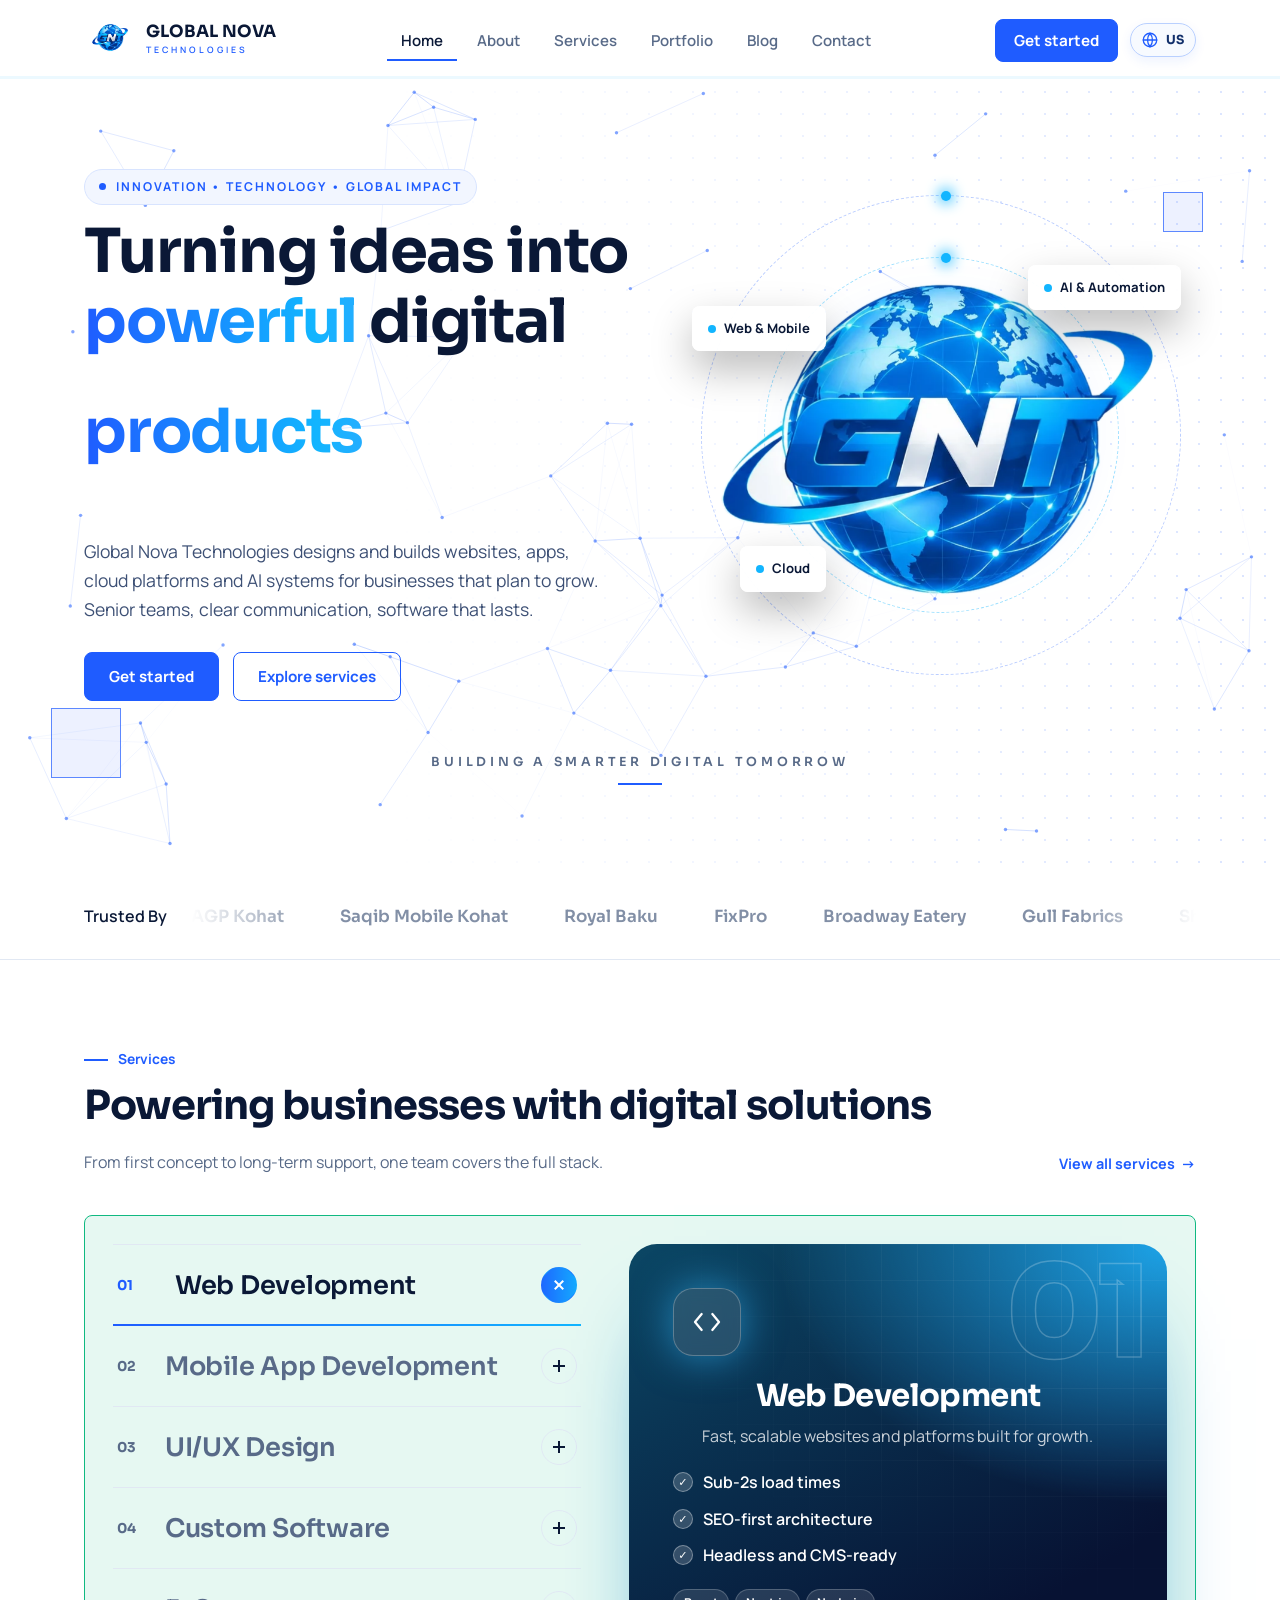
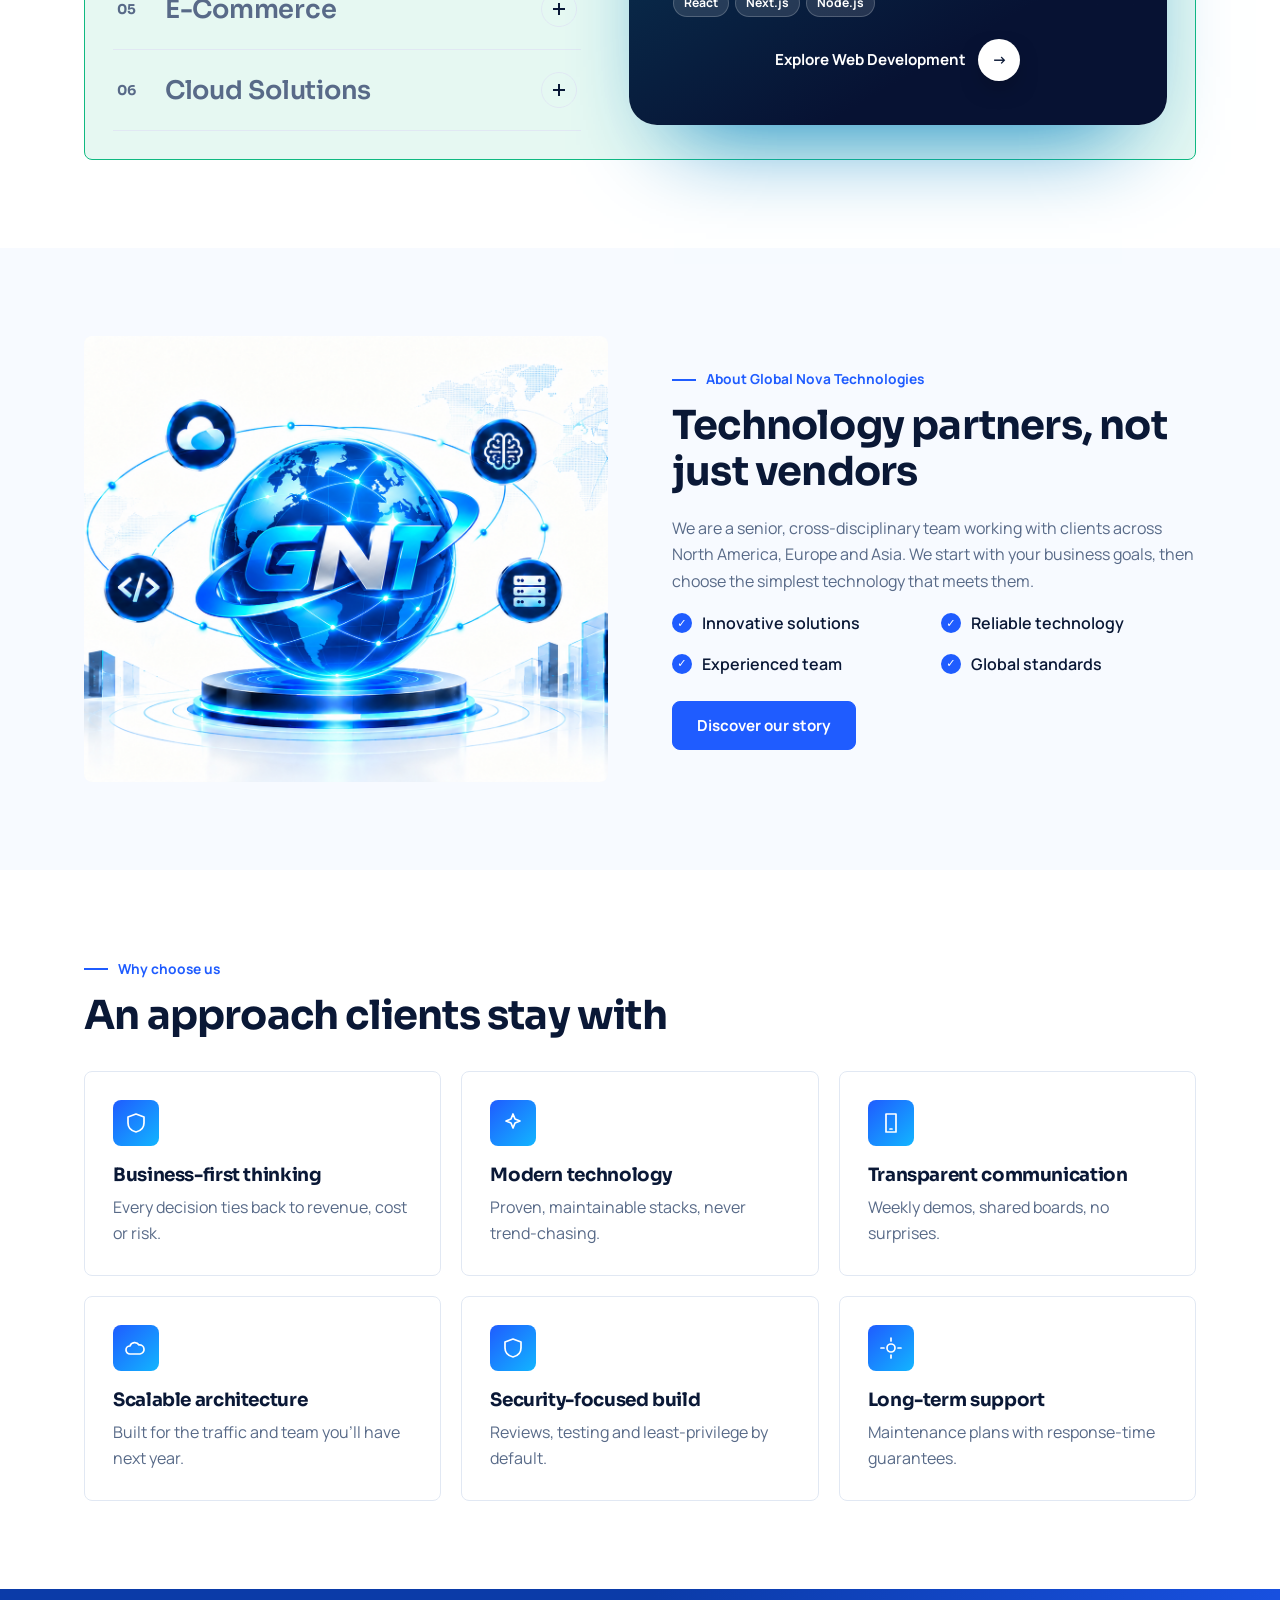
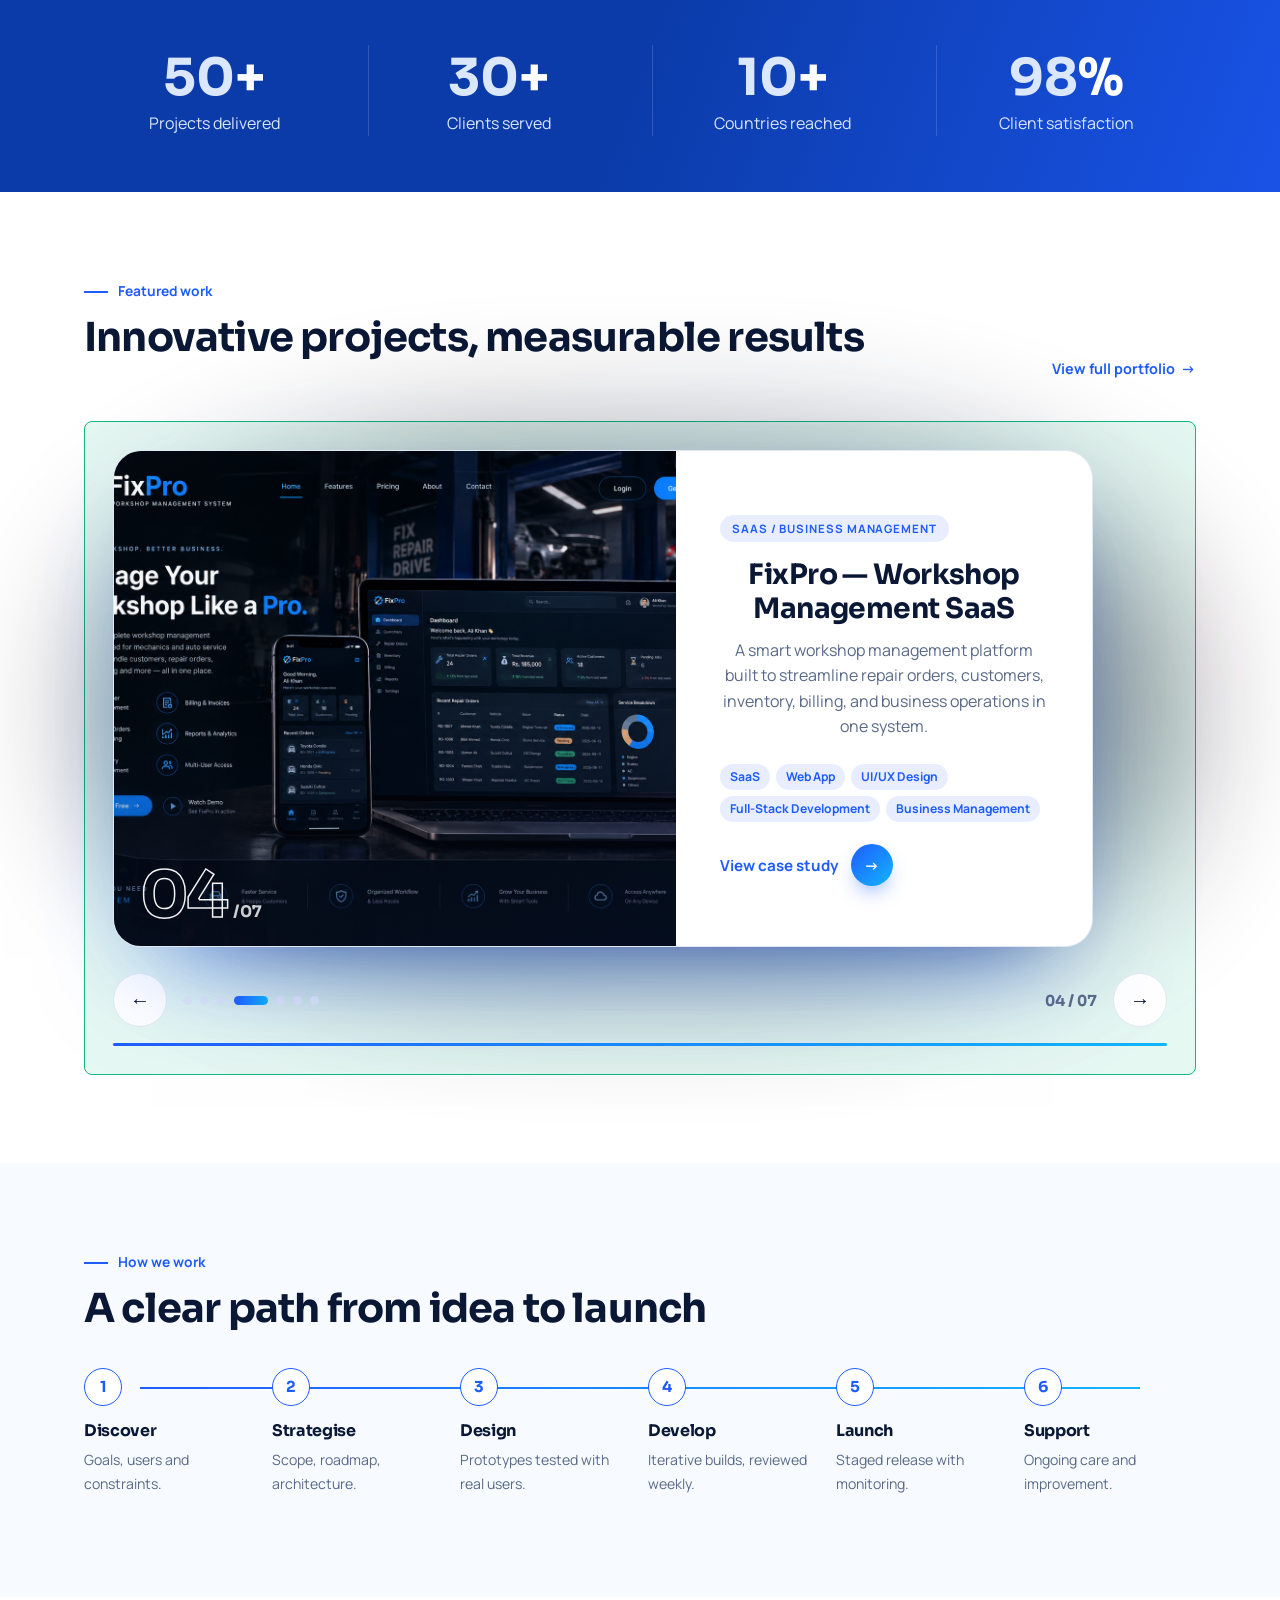
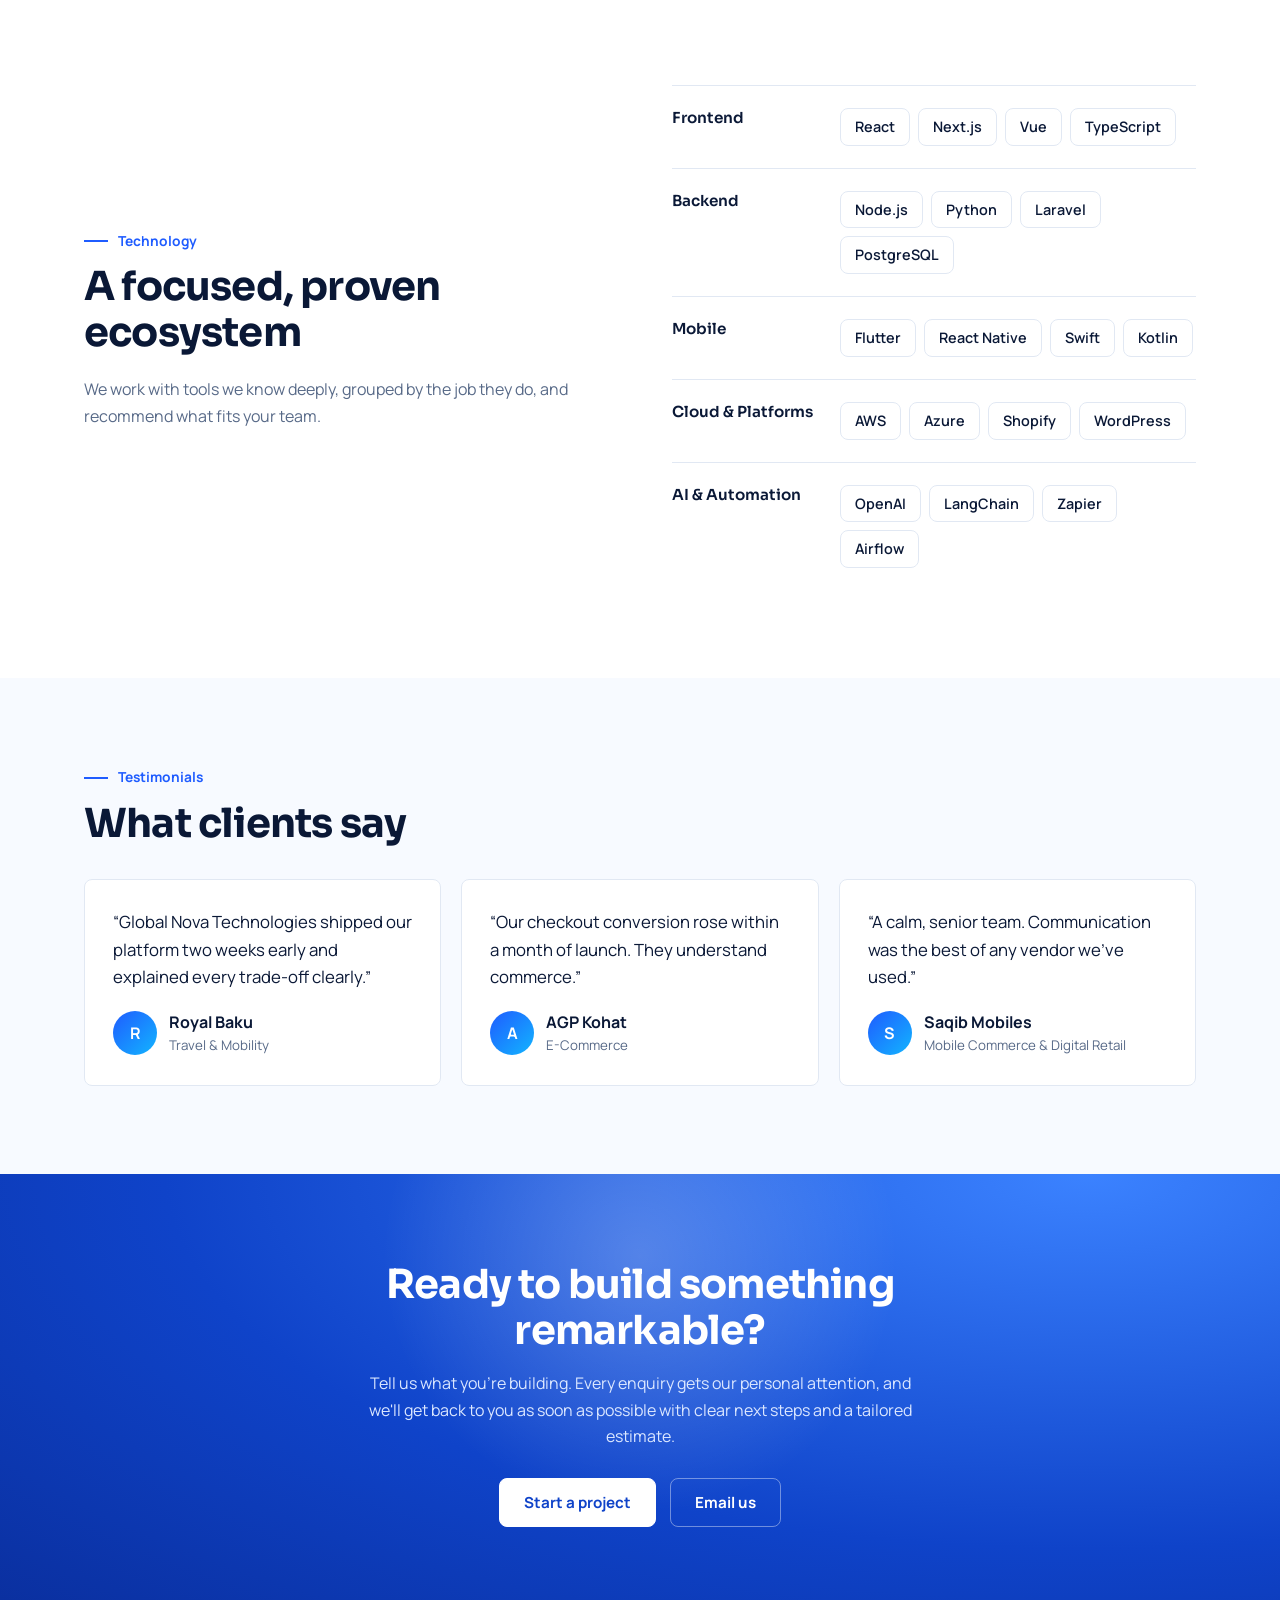
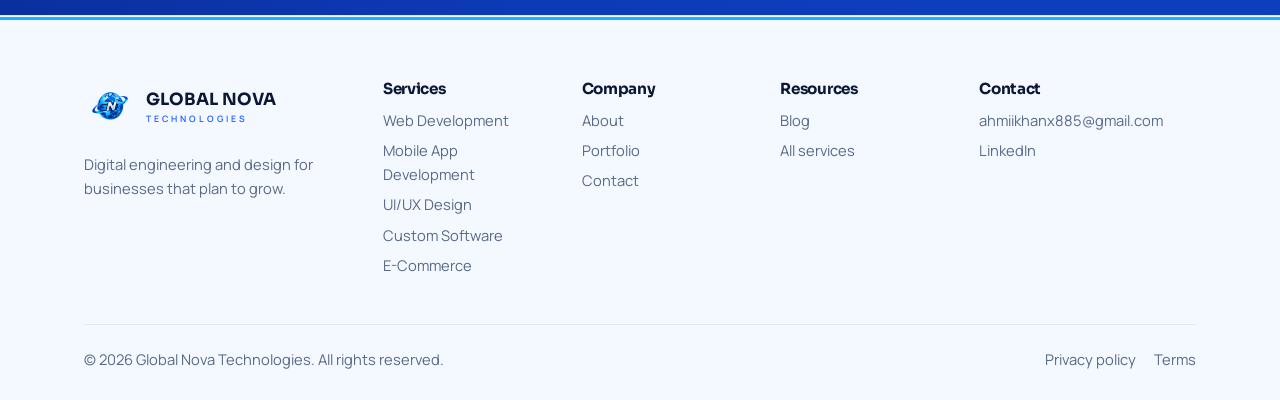
==== commit a906a90a: "Add files via upload" ====
--- a/index.html
+++ b/index.html
@@ -92,7 +92,120 @@
 @media(max-width:960px){#menu{transform:translateX(calc(100% + 80px));visibility:hidden;transition:transform .3s,visibility .3s}#menu.o{transform:none;visibility:visible}body.menu-open{overflow:hidden}}
 .blog-feature{display:grid;grid-template-columns:1fr 1fr;margin-bottom:40px}@media(max-width:700px){.blog-feature{grid-template-columns:1fr}}
 .partners-grid{grid-template-columns:repeat(3,minmax(0,260px));width:min(808px,100%)}@media(max-width:600px){.partners-grid{grid-template-columns:repeat(2,minmax(0,260px));width:min(560px,100%)}}
-</style></head><body>
+/* Portfolio redesign */
+.pc{border-radius:20px;border:1px solid var(--l);box-shadow:0 1px 2px rgba(10,24,54,.04),0 12px 32px -18px rgba(10,24,54,.25);transition:transform .45s cubic-bezier(.2,.8,.2,1),box-shadow .45s,border-color .45s;display:flex;flex-direction:column;isolation:isolate}
+.pc:before{content:"";position:absolute;inset:-1px;border-radius:inherit;padding:1px;background:linear-gradient(135deg,#1f5cff,#12b5ff 45%,transparent 70%);-webkit-mask:linear-gradient(#000 0 0) content-box,linear-gradient(#000 0 0);-webkit-mask-composite:xor;mask-composite:exclude;opacity:0;transition:opacity .45s;pointer-events:none;z-index:3}
+.pc:hover{transform:translateY(-8px);box-shadow:0 30px 60px -24px rgba(31,92,255,.45);border-color:transparent}.pc:hover:before{opacity:1}
+.pc .cl{position:relative;overflow:hidden;border-radius:20px 20px 0 0}
+.pc .cl:after{content:"";position:absolute;inset:0;background:linear-gradient(180deg,rgba(6,14,34,0) 45%,rgba(6,14,34,.55));pointer-events:none;transition:opacity .45s}
+.pc .vis{aspect-ratio:16/10;transition:transform .9s cubic-bezier(.2,.8,.2,1)}.pc:hover .vis{transform:scale(1.07)}
+.pc-cat{position:absolute;left:14px;bottom:14px;z-index:2;font:700 .72rem Manrope;letter-spacing:.06em;text-transform:uppercase;color:#fff;padding:6px 12px;border-radius:99px;background:rgba(255,255,255,.16);border:1px solid rgba(255,255,255,.28);backdrop-filter:blur(10px);-webkit-backdrop-filter:blur(10px);max-width:calc(100% - 90px);white-space:nowrap;overflow:hidden;text-overflow:ellipsis}
+.pc-no{position:absolute;right:16px;top:12px;z-index:2;font:700 1.6rem Sora;color:rgba(255,255,255,.9);text-shadow:0 2px 14px rgba(0,0,0,.35);letter-spacing:-.02em}
+.pc .bd{padding:22px 24px 24px;display:flex;flex-direction:column;flex:1}
+.pc .bd h3{font-size:1.18rem;line-height:1.3;margin:0;transition:color .3s}.pc:hover .bd h3{color:var(--b)}
+.pc .bd p{display:-webkit-box;-webkit-line-clamp:3;-webkit-box-orient:vertical;overflow:hidden}
+.pc .tg{margin-top:auto;padding-top:4px}
+.pc-go{display:inline-flex;align-items:center;gap:10px;margin-top:14px;font:700 .9rem Manrope;color:var(--b)}
+.pc-go b{display:grid;place-items:center;width:34px;height:34px;border-radius:50%;background:linear-gradient(135deg,#1f5cff,#12b5ff);color:#fff;font-size:1rem;transition:transform .4s cubic-bezier(.3,1.6,.5,1);box-shadow:0 8px 18px -8px rgba(31,92,255,.8)}
+.pc:hover .pc-go b{transform:translateX(6px) rotate(-45deg)}
+.pf-grid,.pf-feat{gap:26px}
+.pf-grid .pc.rv{transition-delay:calc(var(--i)*70ms)}
+.fl button{transition:background .25s,color .25s,border-color .25s,transform .2s}.fl button:active{transform:scale(.95)}
+.fl button.on{box-shadow:0 8px 20px -10px rgba(31,92,255,.9)}
+@media(max-width:960px){.pf-grid{grid-template-columns:1fr 1fr}}
+@media(max-width:700px){
+#fl{gap:8px;margin-bottom:22px}#fl input{order:-1;width:100%;max-width:none;margin:0 0 6px;border-radius:99px;padding:12px 18px}#fl button{padding:7px 14px;font-size:.82rem}
+.pf-grid{grid-template-columns:1fr;gap:20px}
+.pf-feat{display:flex;overflow-x:auto;scroll-snap-type:x mandatory;-webkit-overflow-scrolling:touch;scrollbar-width:none;gap:14px;margin:0 -20px;padding:6px 20px 22px}.pf-feat::-webkit-scrollbar{display:none}
+.pf-feat .pc{flex:0 0 86%;scroll-snap-align:center}
+.pc{border-radius:18px}.pc .cl{border-radius:18px 18px 0 0}.pc:hover{transform:none}
+.pc .bd{padding:18px 18px 20px}.pc .bd h3{font-size:1.06rem}.pc-no{font-size:1.3rem}
+}
+@media(hover:none){.pc:active{transform:scale(.985)}}/* Project deck */
+.sl{position:relative;outline:0;isolation:isolate}.sl:focus-visible{box-shadow:0 0 0 3px rgba(31,92,255,.35);border-radius:28px}
+.sl-amb{position:absolute;inset:6% 4% 18%;z-index:-1;background:hsl(var(--h,220) 85% 45%) center/cover;filter:blur(70px) saturate(1.6);opacity:.45;transform:scale(1.05);transition:background-image .8s,opacity .8s;border-radius:40%;pointer-events:none}
+.sl-vp{display:grid;touch-action:pan-y;cursor:grab;user-select:none;-webkit-user-select:none;padding-right:7%;perspective:1800px}.sl.drag .sl-vp{cursor:grabbing}.sl.one .sl-vp{padding-right:0;cursor:auto}
+.ps{grid-area:1/1;display:grid;grid-template-columns:1.35fr 1fr;background:var(--c);border:1px solid var(--l);border-radius:28px;overflow:hidden;min-height:450px;transform-origin:center left;transition:transform .8s cubic-bezier(.22,.9,.2,1),opacity .6s,filter .6s,box-shadow .6s;box-shadow:0 40px 80px -40px rgba(10,24,54,.45)}
+.ps[data-pos="0"]{z-index:4;box-shadow:0 50px 100px -40px rgba(31,92,255,.5)}
+.ps[data-pos="1"]{z-index:3;transform:translateX(5.5%) scale(.93);opacity:.75;filter:brightness(.82) saturate(.8)}
+.ps[data-pos="2"]{z-index:2;transform:translateX(10.5%) scale(.86);opacity:.4;filter:brightness(.7) saturate(.6)}
+.ps[data-pos="out"]{z-index:5;transform:translateX(-115%) rotate(-7deg) scale(.95);opacity:0;pointer-events:none}
+.ps[data-pos="hid"]{z-index:1;transform:translateX(14%) scale(.8);opacity:0;pointer-events:none}
+.ps:not([data-pos="0"]) *{pointer-events:none}
+.sl.drag .ps[data-pos="0"]{transition:none}
+.ps-media{position:relative;display:block;overflow:hidden}.ps-media .vis{position:absolute;inset:0;aspect-ratio:auto;height:100%;border-radius:0;transform:scale(1.15);transition:transform 1.4s cubic-bezier(.22,.9,.2,1)}.ps.on .ps-media .vis{transform:scale(1)}.ps.on .ps-media:hover .vis{transform:scale(1.05)}
+.ps-media img{pointer-events:none}
+.ps-media:after{content:"";position:absolute;inset:0;background:linear-gradient(0deg,rgba(6,14,34,.6),rgba(6,14,34,0) 45%);pointer-events:none}
+.ps-no{position:absolute;left:26px;bottom:18px;z-index:2;font:700 4rem/1 Sora;color:transparent;-webkit-text-stroke:1.5px rgba(255,255,255,.95);letter-spacing:-.04em}.ps-no small{font-size:1rem;color:#fff;-webkit-text-stroke:0;opacity:.8;margin-left:6px;letter-spacing:0}
+.ps-bd{padding:44px 44px 40px;display:flex;flex-direction:column;justify-content:center;position:relative}
+.ps-bd>*{opacity:0;transform:translateY(22px);transition:opacity .6s,transform .7s cubic-bezier(.22,.9,.2,1)}
+.ps.on .ps-bd>*{opacity:1;transform:none;transition-delay:.15s}.ps.on .ps-bd>:nth-child(2){transition-delay:.23s}.ps.on .ps-bd>:nth-child(3){transition-delay:.31s}.ps.on .ps-bd>:nth-child(4){transition-delay:.39s}.ps.on .ps-bd>:nth-child(5){transition-delay:.47s}
+.ps-cat{align-self:flex-start;font:700 .72rem Manrope;letter-spacing:.08em;text-transform:uppercase;color:var(--b);background:rgba(31,92,255,.1);padding:6px 12px;border-radius:99px}
+.ps-bd h3{font-size:clamp(1.4rem,2.2vw,1.95rem);line-height:1.2;margin:16px 0 12px}
+.ps-bd p{color:var(--m);line-height:1.6;margin:0 0 16px}
+.ps-go{display:inline-flex;align-items:center;gap:12px;margin-top:10px;font:700 .95rem Manrope;color:var(--b);align-self:flex-start}
+.ps-go b{display:grid;place-items:center;width:42px;height:42px;border-radius:50%;background:linear-gradient(135deg,#1f5cff,#12b5ff);color:#fff;box-shadow:0 10px 22px -10px rgba(31,92,255,.9);transition:transform .4s cubic-bezier(.3,1.6,.5,1)}.ps-go:hover b{transform:translateX(6px) rotate(-45deg)}
+.sl-ui{display:flex;align-items:center;gap:16px;margin-top:26px}
+.sl-btn{width:54px;height:54px;flex:0 0 54px;border-radius:50%;border:1px solid var(--l);background:var(--c);color:var(--t);font-size:1.25rem;cursor:pointer;transition:.3s;display:grid;place-items:center}
+.sl-btn:hover{background:linear-gradient(135deg,#1f5cff,#12b5ff);color:#fff;border-color:transparent;box-shadow:0 12px 26px -12px rgba(31,92,255,.9);transform:scale(1.07)}.sl-btn:active{transform:scale(.92)}
+.sl-dots{display:flex;gap:8px;flex:1;flex-wrap:wrap}.sl-dots button{width:9px;height:9px;padding:0;border:0;border-radius:99px;background:var(--l);cursor:pointer;transition:width .4s,background .4s}.sl-dots button.on{width:34px;background:linear-gradient(90deg,#1f5cff,#12b5ff)}
+.sl-count{font:700 .95rem Sora;color:var(--m);font-variant-numeric:tabular-nums;white-space:nowrap}
+.sl-bar{height:3px;background:var(--l);border-radius:3px;margin-top:16px;overflow:hidden}.sl-bar i{display:block;height:100%;width:100%;transform-origin:left;transform:scaleX(0);background:linear-gradient(90deg,#1f5cff,#12b5ff);animation:slT 6.5s linear forwards}
+@keyframes slT{to{transform:scaleX(1)}}
+.sl:hover .sl-bar i,.sl:focus-within .sl-bar i,.sl.idle .sl-bar i,.sl.drag .sl-bar i{animation-play-state:paused}.sl.one .sl-ui,.sl.one .sl-bar{display:none}
+@media(max-width:860px){.ps{grid-template-columns:1fr;min-height:0;transform-origin:top center}.ps-media{aspect-ratio:16/11}.ps-bd{padding:24px 22px 26px}.ps-no{font-size:2.8rem;left:18px;bottom:14px}.ps-bd p{display:-webkit-box;-webkit-line-clamp:3;-webkit-box-orient:vertical;overflow:hidden}
+.sl-vp{padding-right:0;padding-top:28px}.ps[data-pos="1"]{transform:translateY(-14px) scale(.94)}.ps[data-pos="2"]{transform:translateY(-28px) scale(.88)}.ps[data-pos="hid"]{transform:translateY(-36px) scale(.84)}}
+@media(max-width:600px){.ps{border-radius:22px}.sl-ui{gap:10px}.sl-btn{width:46px;height:46px;flex-basis:46px}.sl-dots{justify-content:center}.sl-count{display:none}.ps-bd h3{font-size:1.3rem}.sl-amb{filter:blur(50px) saturate(1.5)}}
+@media(prefers-reduced-motion:reduce){.ps,.ps-bd>*,.ps-media .vis{transition:none!important}.sl-bar i{animation:none!important;transform:none}}
+/* Service explorer */
+.sx{display:grid;grid-template-columns:minmax(0,1fr) minmax(0,1.15fr);gap:48px;align-items:stretch}
+.sx-list{display:flex;flex-direction:column;border-top:1px solid var(--l)}
+.sx-it{border-bottom:1px solid var(--l);position:relative}
+.sx-it:before{content:"";position:absolute;left:0;bottom:-1px;height:2px;width:0;background:linear-gradient(90deg,#1f5cff,#12b5ff);transition:width .6s cubic-bezier(.22,.9,.2,1)}.sx-it.on:before{width:100%}
+.sx-hd{width:100%;display:flex;align-items:center;gap:20px;padding:22px 4px;background:none;border:0;cursor:pointer;color:var(--t);text-align:left;font:inherit}
+.sx-n{font:700 .85rem Sora;color:var(--m);min-width:28px;transition:color .3s}
+.sx-t{flex:1;font:600 clamp(1.15rem,2vw,1.6rem)/1.2 Sora;letter-spacing:-.01em;transition:transform .45s cubic-bezier(.22,.9,.2,1),color .3s;color:var(--m)}
+.sx-it.on .sx-t,.sx-hd:hover .sx-t{color:var(--t);transform:translateX(10px)}.sx-it.on .sx-n{color:var(--b)}
+.sx-pl{width:36px;height:36px;border-radius:50%;border:1px solid var(--l);position:relative;flex:none;transition:.4s}
+.sx-pl:before,.sx-pl:after{content:"";position:absolute;left:50%;top:50%;width:12px;height:2px;background:currentColor;transform:translate(-50%,-50%);transition:transform .4s}.sx-pl:after{transform:translate(-50%,-50%) rotate(90deg)}
+.sx-it.on .sx-pl{background:linear-gradient(135deg,#1f5cff,#12b5ff);border-color:transparent;color:#fff;transform:rotate(-45deg)}
+.sx-in{display:none}
+.sx-stage{display:grid;position:relative;position:sticky;top:100px;align-self:start}
+.sx-pn{grid-area:1/1;position:relative;overflow:hidden;border-radius:28px;padding:44px;color:#fff;background:radial-gradient(120% 90% at 100% 0%,hsl(var(--h) 95% 55% / .9),transparent 60%),linear-gradient(150deg,hsl(var(--h) 80% 22%),#071233 75%);box-shadow:0 50px 90px -45px hsl(var(--h) 90% 40%);opacity:0;transform:translateY(24px) scale(.97);transition:opacity .55s,transform .7s cubic-bezier(.22,.9,.2,1);pointer-events:none;min-height:100%}
+.sx-pn.on{opacity:1;transform:none;pointer-events:auto}
+.sx-pn:after{content:"";position:absolute;inset:0;background-image:linear-gradient(rgba(255,255,255,.06) 1px,transparent 1px),linear-gradient(90deg,rgba(255,255,255,.06) 1px,transparent 1px);background-size:36px 36px;-webkit-mask:radial-gradient(80% 70% at 80% 10%,#000,transparent);mask:radial-gradient(80% 70% at 80% 10%,#000,transparent);pointer-events:none}
+.sx-pn>*{position:relative;z-index:1}
+.sx-big{position:absolute!important;right:22px;top:6px;font:800 8rem/1 Sora;color:transparent;-webkit-text-stroke:1.5px rgba(255,255,255,.22);letter-spacing:-.05em;z-index:0!important}
+.sx-ic .ic{width:68px;height:68px;border-radius:20px;display:grid;place-items:center;background:rgba(255,255,255,.12);border:1px solid rgba(255,255,255,.25);backdrop-filter:blur(8px);color:#fff;box-shadow:0 0 40px hsl(var(--h) 100% 60% / .6)}.sx-ic svg{width:32px;height:32px}
+.sx-pn.on .sx-ic .ic{animation:sxF 4s ease-in-out infinite}@keyframes sxF{50%{transform:translateY(-6px)}}
+.sx-pn h3{color:#fff;font-size:clamp(1.5rem,2.4vw,2.1rem);margin:22px 0 10px}
+.sx-pn p{color:rgba(255,255,255,.78);line-height:1.6;margin:0 0 20px;max-width:46ch}
+.sx-pn .ck{grid-template-columns:1fr;gap:10px;margin-bottom:20px}.sx-pn .ck li{color:#fff}.sx-pn .ck li:before{background:rgba(255,255,255,.18);border:1px solid rgba(255,255,255,.35)}
+.sx-pn .tg span{background:rgba(255,255,255,.12);color:#fff;border:1px solid rgba(255,255,255,.2)}
+.sx-pn .ps-go{color:#fff}.sx-pn .ps-go b{background:#fff;color:#0a1836;box-shadow:0 10px 26px -10px rgba(0,0,0,.6)}
+.sx-pn.on>*:not(.sx-big){animation:sxIn .7s cubic-bezier(.22,.9,.2,1) both}.sx-pn.on>h3{animation-delay:.06s}.sx-pn.on>p{animation-delay:.12s}.sx-pn.on>.ck{animation-delay:.18s}.sx-pn.on>.tg{animation-delay:.24s}.sx-pn.on>.ps-go{animation-delay:.3s}
+@keyframes sxIn{from{opacity:0;transform:translateY(16px)}}
+@media(max-width:860px){.sx{grid-template-columns:1fr;gap:0}.sx-stage{display:none}
+.sx-in{display:grid;grid-template-rows:0fr;transition:grid-template-rows .55s cubic-bezier(.22,.9,.2,1)}.sx-in>div{overflow:hidden}.sx-it.on .sx-in{grid-template-rows:1fr}
+.sx-in .sx-pn{opacity:1;transform:none;pointer-events:auto;padding:28px 22px;border-radius:22px;margin:0 0 20px}.sx-in .sx-big{font-size:5.5rem}
+.sx-hd{padding:18px 2px;gap:14px}.sx-t{font-size:1.1rem}.sx-it.on .sx-t,.sx-hd:hover .sx-t{transform:translateX(4px)}}
+@media(prefers-reduced-motion:reduce){.sx-pn,.sx-in{transition:none!important}.sx-pn *{animation:none!important}}/* Hero 3D (light, lightweight) */
+.hero.x3{background:#fff;color:#0a1836;min-height:min(88vh,820px);display:flex;flex-direction:column;justify-content:center}
+.hero.x3 .bl{display:none}
+.hero.x3 #cv{position:absolute;inset:0;width:100%;height:100%;z-index:0}
+.hero.x3 .hg{z-index:2;width:100%}
+.hero.x3 .hg>div:first-child,.hero.x3 .hg>.gv{will-change:translate}
+.hero.x3 .eb{display:inline-flex;align-items:center;gap:10px;padding:7px 14px;border-radius:99px;background:#f2f6ff;border:1px solid #d8e4ff}
+.hero.x3 .eb:after{content:"";width:7px;height:7px;border-radius:50%;background:#1f5cff;order:-1}
+.hero.x3 .tag{position:relative;z-index:2;top:auto;right:auto;width:auto;max-width:none;margin:36px auto 0;padding:0 20px;text-align:center;letter-spacing:.3em;line-height:1.6;font-size:.78rem;color:#586a88}
+.x3-cube{position:absolute;z-index:1;left:4%;bottom:12%;width:70px;height:70px;transform-style:preserve-3d;animation:x3c 22s linear infinite;pointer-events:none}
+.x3-cube.c2{left:auto;right:6%;top:14%;bottom:auto;width:40px;height:40px;animation-duration:16s;animation-direction:reverse}
+.x3-cube i{position:absolute;inset:0;border:1.5px solid rgba(31,92,255,.45);background:rgba(31,92,255,.04)}
+.x3-cube i:nth-child(1){transform:translateZ(35px)}.x3-cube i:nth-child(2){transform:rotateY(180deg) translateZ(35px)}.x3-cube i:nth-child(3){transform:rotateY(90deg) translateZ(35px)}.x3-cube i:nth-child(4){transform:rotateY(-90deg) translateZ(35px)}.x3-cube i:nth-child(5){transform:rotateX(90deg) translateZ(35px)}.x3-cube i:nth-child(6){transform:rotateX(-90deg) translateZ(35px)}
+.x3-cube.c2 i:nth-child(1){transform:translateZ(20px)}.x3-cube.c2 i:nth-child(2){transform:rotateY(180deg) translateZ(20px)}.x3-cube.c2 i:nth-child(3){transform:rotateY(90deg) translateZ(20px)}.x3-cube.c2 i:nth-child(4){transform:rotateY(-90deg) translateZ(20px)}.x3-cube.c2 i:nth-child(5){transform:rotateX(90deg) translateZ(20px)}.x3-cube.c2 i:nth-child(6){transform:rotateX(-90deg) translateZ(20px)}
+@keyframes x3c{to{transform:rotateX(360deg) rotateY(720deg)}}
+@media(max-width:960px){.hero.x3{min-height:auto}.x3-cube{display:none}.hero.x3 .tag{margin-top:24px;letter-spacing:.2em}}
+@media(prefers-reduced-motion:reduce){.x3-cube{animation:none!important;transform:rotateX(-25deg) rotateY(35deg)}}</style></head><body>
 <div id="pb"></div><header id="hd"><div class="wrap nb"><a class="logo" href="#/" aria-label="Global Nova Technologies home"><img src="assets/global%20nova%20bg.png" alt="" aria-hidden="true"><span>Global Nova<small>Technologies</small></span></a>
 <ul id="menu"></ul><div class="nav-actions"><a class="btn sm" href="#/contact">Get started</a><ul id="language-slot"></ul></div><button id="bg" aria-label="Open menu" aria-expanded="false"><span></span></button></div></header>
 <main id="app" tabindex="-1"></main><footer id="ft"></footer>
@@ -126,10 +239,10 @@
 const vis=(h,c="",img="")=>img?`<div class="vis ${c} blog-feature-image" style="--h:${h}" role="img" aria-label="Project image preview"><img src="${img}" alt="Project preview" loading="lazy"></div>`:`<div class="vis ${c}" style="--h:${h}" role="img" aria-label="Project interface preview"><i></i><i></i><i></i><i></i></div>`;
 const tags=s=>`<div class="tg">${s.split(",").map(x=>`<span>${x}</span>`).join("")}</div>`;
 const sc=s=>`<a class="card rv" href="#/services/${s[0]}">${ic(S.indexOf(s))}<h3>${s[1]}</h3><p>${s[2]}</p><span class="more">Learn more</span></a>`;
-const pc=w=>`<a class="card pc rv" href="#/portfolio/${w[0]}">${w[6]?`<div class="cl">${vis(w[5],"",w[6])}</div>`:""}<div class="bd"><span class="cat">${w[2]}</span><h3>${w[1]}</h3><p>${w[3]}</p>${w[7]?`<p class="project-kicker">${w[7]}</p>`:""}${tags(w[4])}<span class="more">View project</span></div></a>`;
+const pc=(w,i=0)=>`<a class="card pc rv" style="--i:${i%6}" href="#/portfolio/${w[0]}"><div class="cl">${vis(w[5],"",w[6]||"")}<span class="pc-cat">${w[2]}</span><span class="pc-no">${String(i+1).padStart(2,"0")}</span></div><div class="bd"><h3>${w[1]}</h3><p>${w[3]}</p>${w[7]?`<p class="project-kicker">${w[7]}</p>`:""}${tags(w[4])}<span class="pc-go">View project<b aria-hidden="true">&rarr;</b></span></div></a>`;
 const bc=b=>`<a class="card rv" href="#/blog/${b[0]}"><span class="cat">${b[2]} · ${b[3]}</span><h3 style="margin-top:8px">${b[1]}</h3><p>${b[4]}</p><span class="more">Read article</span></a>`;
 const ph=(c,t,p,cr)=>`<div class="ph"><div class="wrap"><div class="crumb">${cr||'<a href="#/">Home</a> / '+c}</div><div class="eb">${c}</div><h1>${t}</h1><p>${p}</p></div></div>`;
-const CTA=(t="Ready to build something remarkable?")=>`<section class="cs dk"><div class="wrap rv"><h2>${t}</h2><p>Tell us what you're building. Every enquiry gets our personal attention, and we'll get back to you as soon as possible with clear next steps and a tailored estimate.</p><div class="cta">${ar("Start a project","contact")}<a class="btn o" href="mailto:info@globalnovatech.limited">Email us</a></div></div></section>`;
+const CTA=(t="Ready to build something remarkable?")=>`<section class="cs dk"><div class="wrap rv"><h2>${t}</h2><p>Tell us what you're building. Every enquiry gets our personal attention, and we'll get back to you as soon as possible with clear next steps and a tailored estimate.</p><div class="cta">${ar("Start a project","contact")}<a class="btn o" href="mailto:ahmiikhanx885@gmail.com">Email us</a></div></div></section>`;
 const globe=`<div class="gv"><div class="rgs"><i class="rg"></i><i class="rg r2"></i></div><div class="gi"><img src="[data-uri]" width="800" height="568" alt="Global Nova Technologies GNT globe logo"></div><div class="chip" style="left:-2%;top:12%"><i class="dt"></i>Web &amp; Mobile</div><div class="chip" style="right:0;top:0;animation-delay:-1.6s"><i class="dt"></i>AI &amp; Automation</div><div class="chip" style="left:8%;bottom:4%;animation-delay:-3s"><i class="dt"></i>Cloud</div></div>`;
 const tech=()=>T.map(t=>`<div class="tk"><b>${t[0]}</b><div>${t[1].split(",").map(x=>`<span>${x}</span>`).join("")}</div></div>`).join("");
 const quote=(q,n,r)=>`<div class="card rv"><blockquote>“${q}”</blockquote><div class="who"><span class="av">${n[0]}</span><div><b>${n}</b><small>${r}</small></div></div></div>`;
@@ -147,13 +260,13 @@
 // stats: edit values via data-n; placeholders
 const stats=`<section class="dk" style="padding:56px 0"><div class="wrap st">${[[50,"+","Projects delivered"],[30,"+","Clients served"],[10,"+","Countries reached"],[98,"%","Client satisfaction"]].map(s=>`<div><b><span data-n="${s[0]}">0</span>${s[1]}</b><span>${s[2]}</span></div>`).join("")}</div></section>`;
 const R={
-"":()=>`<div class="hero"><canvas id="cv" aria-hidden="true"></canvas><i class="bl b1"></i><i class="bl b2"></i><div class="wrap hg"><div><div class="eb" style="animation-delay:0s">Innovation • Technology • Global impact</div><h1><span class="w " style="--i:0">Turning</span> <span class="w " style="--i:1">ideas</span> <span class="w " style="--i:2">into</span> <span class="w ac sh" style="--i:3">powerful</span> <span class="w " style="--i:4">digital</span> <span class="w ac sh" style="--i:5">products</span></h1><p style="animation-delay:.8s">Global Nova Technologies designs and builds websites, apps, cloud platforms and AI systems for businesses that plan to grow. Senior teams, clear communication, software that lasts.</p><div class="cta" style="animation-delay:.95s">${ar("Get started","contact")}<a class="btn o" href="#/services">Explore services</a></div></div>${globe}</div><div class="tag">Building a smarter digital tomorrow</div></div>
+"":()=>`<div class="hero x3"><canvas id="cv" aria-hidden="true"></canvas><div class="x3-cube" aria-hidden="true"><i></i><i></i><i></i><i></i><i></i><i></i></div><div class="x3-cube c2" aria-hidden="true"><i></i><i></i><i></i><i></i><i></i><i></i></div><i class="bl b1"></i><i class="bl b2"></i><div class="wrap hg"><div><div class="eb" style="animation-delay:0s">Innovation • Technology • Global impact</div><h1><span class="w " style="--i:0">Turning</span> <span class="w " style="--i:1">ideas</span> <span class="w " style="--i:2">into</span> <span class="w ac sh" style="--i:3">powerful</span> <span class="w " style="--i:4">digital</span> <span class="w ac sh" style="--i:5">products</span></h1><p style="animation-delay:.8s">Global Nova Technologies designs and builds websites, apps, cloud platforms and AI systems for businesses that plan to grow. Senior teams, clear communication, software that lasts.</p><div class="cta" style="animation-delay:.95s">${ar("Get started","contact")}<a class="btn o" href="#/services">Explore services</a></div></div>${globe}</div><div class="tag">Building a smarter digital tomorrow</div></div>
 <div class="trust"><div class="wrap"><p>Trusted By</p><div class="mq"><div class="tl"><span>AGP Kohat</span><span>Saqib Mobile Kohat</span><span>Royal Baku</span><span>FixPro</span><span>Broadway Eatery</span><span>Gull Fabrics</span><span>Shaheen Express</span><span>AGP Kohat</span><span>Saqib Mobile Kohat</span><span>Royal Baku</span><span>FixPro</span><span>Broadway Eatery</span><span>Gull Fabrics</span><span>Shaheen Express</span></div></div></div></div>
-<section><div class="wrap"><div class="sh"><div><div class="eb">Services</div><h2>Powering businesses with digital solutions</h2><p>From first concept to long-term support, one team covers the full stack.</p></div><a class="more" href="#/services">View all services</a></div><div class="g g3">${S.slice(0,6).map(sc).join("")}</div></div></section>
+<section><div class="wrap"><div class="sh"><div><div class="eb">Services</div><h2>Powering businesses with digital solutions</h2><p>From first concept to long-term support, one team covers the full stack.</p></div><a class="more" href="#/services">View all services</a></div>${sx(S.slice(0,6))}</div></section>
 <section style="background:var(--alt)"><div class="wrap split"><div class="rv about-image"><img src="assets/global%20nova%20about%20pic.png" alt="Global Nova Technologies team" loading="lazy"></div><div class="rv"><div class="eb">About Global Nova Technologies</div><h2>Technology partners, not just vendors</h2><p>We are a senior, cross-disciplinary team working with clients across North America, Europe and Asia. We start with your business goals, then choose the simplest technology that meets them.</p><ul class="ck"><li>Innovative solutions</li><li>Reliable technology</li><li>Experienced team</li><li>Global standards</li></ul>${ar("Discover our story","about")}</div></div></section>
 <section><div class="wrap"><div class="eb">Why choose us</div><h2>An approach clients stay with</h2><div class="g g3" style="margin-top:32px">${[["Business-first thinking","Every decision ties back to revenue, cost or risk."],["Modern technology","Proven, maintainable stacks, never trend-chasing."],["Transparent communication","Weekly demos, shared boards, no surprises."],["Scalable architecture","Built for the traffic and team you'll have next year."],["Security-focused build","Reviews, testing and least-privilege by default."],["Long-term support","Maintenance plans with response-time guarantees."]].map((x,i)=>`<div class="card h rv">${ic([8,6,1,5,8,3][i])}<h3>${x[0]}</h3><p style="margin:0">${x[1]}</p></div>`).join("")}</div></div></section>
 ${stats}
-<section><div class="wrap"><div class="sh"><div><div class="eb">Featured work</div><h2>Innovative projects, measurable results</h2></div><a class="more" href="#/portfolio">View full portfolio</a></div><div class="g g2">${W.slice(0,4).map(pc).join("")}</div></div></section>
+<section><div class="wrap"><div class="sh"><div><div class="eb">Featured work</div><h2>Innovative projects, measurable results</h2></div><a class="more" href="#/portfolio">View full portfolio</a></div>${sl(W)}</div></section>
 <section style="background:var(--alt)"><div class="wrap"><div class="eb">How we work</div><h2>A clear path from idea to launch</h2><div style="margin-top:36px">${proc()}</div></div></section>
 <section><div class="wrap split"><div><div class="eb">Technology</div><h2>A focused, proven ecosystem</h2><p>We work with tools we know deeply, grouped by the job they do, and recommend what fits your team.</p></div><div>${tech()}</div></div></section>
 <section style="background:var(--alt)"><div class="wrap"><div class="eb">Testimonials</div><h2>What clients say</h2><div class="g g3" style="margin-top:32px">${quote("Global Nova Technologies shipped our platform two weeks early and explained every trade-off clearly.","Royal Baku","Travel & Mobility")}${quote("Our checkout conversion rose within a month of launch. They understand commerce.","AGP Kohat","E-Commerce")}${quote("A calm, senior team. Communication was the best of any vendor we've used.","Saqib Mobiles","Mobile Commerce & Digital Retail")}</div></div></section>${CTA()}`,
@@ -165,13 +278,13 @@
 <section style="background:var(--alt); padding-top: 64px;"><div class="wrap"><div style="display:flex;justify-content:flex-start;align-items:center;width:100%"><h2 style="margin:0; text-align:left;">Management</h2></div><div class="team-grid" style="margin-top:18px;margin-left:0;margin-right:0">${[["Hammad Khan","UI/UX Designer","Web Developer","assets/hammad-khan.webp"],["Ishaq Hussain","Frontend App/Web","App/Web","assets/ishaq-hussain.webp"]].map(([name,primary,secondary,image])=>`<div class="card team-card rv"><div class="team-photo-wrap"><img class="team-photo" src="${image}" alt="${name}" loading="lazy"></div><div class="team-content"><span class="team-role">${secondary||"Team Member"}</span><h3>${name}</h3><p>${primary}</p></div></div>`).join("")} </div></div></section>
 <section style="background:var(--bg); padding-top: 24px;"><div class="wrap"><div style="display:flex;justify-content:flex-start;align-items:center;width:100%"><h2 style="margin:0; text-align:left;">Global Marketing Partners</h2></div><div class="team-grid partners-grid" style="margin-top:18px;margin-left:0;margin-right:0"><div class="card team-card rv"><div class="team-photo-wrap"><img class="team-photo" src="assets/Farzand.jpeg" alt="FARZAND" loading="lazy"></div><div class="team-content"><span class="team-role">Global Marketing Partner</span><h3>FARZAND</h3><p>Azerbaijan, Baku</p></div></div><div class="card team-card rv"><div class="team-photo-wrap"><img class="team-photo" src="assets/Bilal Ahmed.jpeg" alt="Bilal Ahmed" loading="lazy"></div><div class="team-content"><span class="team-role">Global Marketing Partner</span><h3>Bilal Ahmed</h3><p>UK, East London</p></div></div><div class="card team-card rv"><div class="team-photo-wrap"><img class="team-photo" src="assets/Faizan.jpeg" alt="Faizan" loading="lazy"></div><div class="team-content"><span class="team-role">Global Marketing Manager</span><h3>Faizan</h3><p>UAE, Dubai</p></div></div></div></div></section>
 ${socialsSection()}<section style="background:var(--alt)"><div class="wrap"><h2>Why Choose Us</h2><div class="g g4" style="margin-top:28px">${[["Strategic Thinking","We turn ideas into clear, practical digital strategies."],["Modern Technology","We use modern web, software, cloud, and AI technologies to build smarter solutions."],["Tailored Solutions","Every solution is designed around the client’s specific goals, needs, and business requirements."],["Reliable Delivery","We focus on quality, clear communication, and dependable execution from start to finish."]].map((item,i)=>`<div class="card h">${ic([4,1,8,5][i])}<h3>${item[0]}</h3><p style="margin:0">${item[1]}</p></div>`).join("")}</div></div></section>${CTA("Let's talk about your next project")}`,
-services:()=>`${ph("Services","Everything you need to build and grow digitally","Ten disciplines, one accountable team.")}<section><div class="wrap"><div class="g g2">${S.map(s=>`<a class="card rv" href="#/services/${s[0]}">${ic(S.indexOf(s))}<h3>${s[1]}</h3><p>${s[2]}</p><ul class="ck" style="margin:0 0 12px;grid-template-columns:1fr">${s[3].split("|").map(b=>`<li>${b}</li>`).join("")}</ul>${tags(s[4])}<span class="more">Explore ${s[1]}</span></a>`).join("")}</div></div></section>${CTA()}`,
+services:()=>`${ph("Services","Everything you need to build and grow digitally","Ten disciplines, one accountable team.")}<section><div class="wrap">${sx(S)}</div></section>${CTA()}`,
 "services/":k=>{const s=S.find(x=>x[0]==k);if(!s)return nf();const bs=s[3].split("|");return `${ph("Service",s[1],s[2],'<a href="#/">Home</a> / <a href="#/services">Services</a> / '+s[1])}
 <section><div class="wrap split"><div><h2>Overview</h2><p>${s[1]} at Global Nova Technologies is delivered by a dedicated squad of designers, engineers and a delivery lead. We define success metrics up front and report against them throughout.</p>${ar("Request a proposal","contact")}</div><div><h3>Problems we solve</h3><ul class="ck" style="grid-template-columns:1fr"><li>Slow, outdated or hard-to-maintain systems</li><li>Unclear scope and unpredictable costs</li><li>Poor user experience limiting growth</li></ul></div></div></section>
 <section style="background:var(--alt)"><div class="wrap"><h2>Features and benefits</h2><div class="g g3" style="margin-top:28px">${bs.map((b,i)=>`<div class="card h">${ic(i+S.indexOf(s))}<h3>${b}</h3><p style="margin:0">Included as standard, with documentation and handover.</p></div>`).join("")}</div></div></section>
 <section><div class="wrap"><h2>Our process</h2><div style="margin-top:32px">${proc(6)}</div></div></section>
 <section style="background:var(--alt)"><div class="wrap split"><div><h2>Technologies</h2>${tags(s[4])}</div><div><h2>FAQ</h2>${[["How long does a typical project take?","Most projects run 8–16 weeks. You'll get a firm timeline after discovery."],["Do you provide support after launch?","Yes. Maintenance plans cover updates, monitoring and improvements."],["How is pricing structured?","Fixed-scope or monthly retainers, depending on the work."]].map(f=>`<details><summary>${f[0]}</summary><p>${f[1]}</p></details>`).join("")}</div></div></section>${CTA()}`},
-portfolio:()=>`${ph("Portfolio","Work we're proud of","Filter by discipline or search by name and technology.")}<section><div class="wrap"><div class="fl" id="fl">${["All","Mobile","E-Commerce","Travel & Mobility","Food & Hospitality","Fashion & Lifestyle"].map((c,i)=>`<button data-c="${c}" class="${i?"":"on"}">${c}</button>`).join("")}<input id="q" type="search" placeholder="Search projects" aria-label="Search projects"></div><div class="g g3" id="pg" aria-live="polite"></div></div></section>${CTA()}`,
+portfolio:()=>`${ph("Portfolio","Work we're proud of","Filter by discipline or search by name and technology.")}<section><div class="wrap"><div class="fl" id="fl">${["All","Mobile","E-Commerce","Travel & Mobility","Food & Hospitality","Fashion & Lifestyle"].map((c,i)=>`<button data-c="${c}" class="${i?"":"on"}">${c}</button>`).join("")}<input id="q" type="search" placeholder="Search projects" aria-label="Search projects"></div><div id="pg" aria-live="polite"></div></div></section>${CTA()}`,
 "portfolio/":k=>{const w=W.find(x=>x[0]==k);if(!w)return nf();const n=W[(W.indexOf(w)+1)%W.length];const sec=(t,x)=>`<div class="rv"><h3>${t}</h3><p>${x}</p></div>`;const isAgp=w[0]==="agp-kohat";const isRoyalBaku=w[0]==="royal-baku";const isFixPro=w[0]==="fix-pro";const heroVisual=vis(w[5],"tall",w[6]||"");const challenge=isAgp?"AGP Kohat needed a premium storefront that could showcase high-value tech products while making the buying journey clear, fast, and conversion-focused.":isRoyalBaku?"Luxury travel in Azerbaijan calls for an easy way to discover premium cars, chauffeur services, and memorable local tours.":isFixPro?"Workshop teams need one reliable place to manage repair orders, customer details, inventory, billing, and daily operations.":"The client's existing system was slow, hard to change and costing them customers.";const strategy=isAgp?"We focused on a premium visual language, clearer product discovery, custom PC flow, and a digital buying journey built around customer trust and speed.":isRoyalBaku?"We brought luxury mobility services together in one polished digital platform, with a focus on clear discovery and a premium guest experience.":isFixPro?"We shaped a connected workshop workflow around clear job tracking, organised customer and inventory records, and simpler billing.":"We mapped user journeys, prioritised the highest-impact flows and defined success metrics.";const solution=isAgp?"A modern, responsive marketplace experience with premium product presentation, custom PC and repair workflows, and a conversion-first checkout journey.":isRoyalBaku?"A digital platform for luxury car rentals, chauffeur services, and curated tours across Azerbaijan. Luxury mobility, reimagined.":isFixPro?"Smarter workshops. Simpler operations. A unified platform for repair orders, customers, inventory, billing, and business operations.":"A modular, API-first product with a shared design system and clear analytics.";const development=isAgp?"The project paired clean UX design with full-stack ecommerce development, enabling a smooth shopping experience across product discovery, custom builds, and order flow.":isRoyalBaku?"Designed as a responsive, full-stack experience using Next.js, bringing the brand and its travel services together across devices.":isFixPro?"A responsive web app experience with focused UI/UX and full-stack capabilities for day-to-day workshop management.":"Two-week sprints, automated testing, weekly demos and staged releases.";return `${ph(w[2],w[1],w[3],'<a href="#/">Home</a> / <a href="#/portfolio">Portfolio</a> / '+w[1])}
 <section><div class="wrap"><div class="rv">${heroVisual}</div><div class="mt" style="margin:36px 0"><div><small>Client</small><b>${isAgp?"AGP Kohat":isRoyalBaku?"Royal Baku":isFixPro?"FixPro":w[0]=="broadway-eatery"?"Broadway Eatery":w[0]=="shaheen-express"?"Shaheen Express":w[0]=="gull-fabrics"?"Gull Fabrics":"Confidential client"}</b></div><div><small>Category</small><b>${w[2]}</b></div><div><small>Timeline</small><b>${isAgp?"10 weeks":isRoyalBaku?"Luxury mobility":isFixPro?"Workshop SaaS":w[0]=="broadway-eatery"?"Mobile-first":w[0]=="shaheen-express"?"Intercity travel":w[0]=="gull-fabrics"?"Fabric storefront":"14 weeks"}</b></div><div><small>Services</small><b>${isAgp?"Design, Development, E-Commerce":isRoyalBaku?"Web Design, UI/UX, Full-Stack Development":isFixPro?"Web App, UI/UX, Full-Stack Development":w[0]=="broadway-eatery"?"Web Design, UI/UX, E-Commerce":w[0]=="shaheen-express"?"Web Design, UI/UX, Full-Stack Development":w[0]=="gull-fabrics"?"Web Design, UI/UX, E-Commerce":"Design, Build"}</b></div></div>
 <div class="g g2" style="gap:32px">${sec("Challenge",challenge)}${sec("Strategy",strategy)}${sec("Solution",solution)}${sec("Development",development)}</div>
@@ -181,11 +294,11 @@
 blog:()=>`${ph("Blog","Insights from the studio","Practical writing on engineering, design and growth.")}<section><div class="wrap"><a class="card pc rv blog-feature" href="#/blog/${B[0][0]}"><div class="cl"><div class="vis blog-feature-image"><img src="assets/blog%20section%20pic.png" alt="Featured blog visual" loading="lazy"></div></div><div class="bd" style="align-self:center"><span class="cat">Featured · ${B[0][2]} · ${B[0][3]}</span><h2 style="margin:8px 0">${B[0][1]}</h2><p>${B[0][4]}</p><span class="more">Read article</span></div></a>
 <div class="fl" id="bf">${["All","Engineering","Design","AI","Cloud"].map((c,i)=>`<button data-c="${c}" class="${i?"":"on"}">${c}</button>`).join("")}<input id="bq" type="search" placeholder="Search articles" aria-label="Search articles"></div><div class="g g3" id="bg2"></div><div style="text-align:center;margin-top:32px"><button class="btn o" id="lm">Load more</button></div></div></section>`,
 "blog/":k=>{const b=B.find(x=>x[0]==k);if(!b)return nf();return `${ph(b[2],b[1],b[3]+" · 6 min read",'<a href="#/">Home</a> / <a href="#/blog">Blog</a> / '+b[2])}<section><div class="wrap art"><p><b>${b[4]}</b></p><p>Every technology decision is a trade-off between speed, cost and flexibility. Start by writing down what success looks like in numbers, then test each option against it.</p><h2>Start with the constraint</h2><p>Teams often pick tools first and justify them later. Reverse that order: list your real constraints (budget, team skills, timeline, compliance) and let them narrow the field.</p><h2>Measure, then decide</h2><p>Run a small pilot, capture the metrics that matter, and expand only when the results hold. This keeps risk low and makes the case for investment easy to explain.</p><p>This is sample article copy. Replace it with your own writing.</p><a class="more" href="#/blog">Back to all articles</a></div></section>${CTA("Want help applying this?")}`},
-contact:()=>`${ph("Contact","Tell us about your project","Every message is read by our team. We'll get back to you as soon as possible.")}<section><div class="wrap split" style="align-items:start"><form id="cf" class="card" novalidate><input type="hidden" name="access_key" value="b1519562-452a-4417-a63a-8c3a5a0842dc"><input type="hidden" name="subject" value="Global Nova project enquiry"><div class="g g2" style="gap:0 18px"><div class="f"><label for="n">Name *</label><input id="n" name="name" autocomplete="name"><span class="er"></span></div><div class="f"><label for="e">Email *</label><input id="e" name="email" type="email" autocomplete="email"><span class="er"></span></div><div class="f"><label for="p">Phone</label><input id="p" name="phone" type="tel" autocomplete="tel"><span class="er"></span></div><div class="f"><label for="c">Company</label><input id="c" name="company" autocomplete="organization"><span class="er"></span></div><div class="f"><label for="s">Service</label><select id="s" name="service">${S.map(s=>`<option>${s[1]}</option>`).join("")}</select></div><div class="f"><label for="bu">Budget</label><select id="bu" name="budget"><option>Under $10k</option><option>$10k–$50k</option><option>$50k–$150k</option><option>$150k+</option></select></div></div><div class="f"><label for="m">Project details *</label><textarea id="m" name="message" rows="5"></textarea><span class="er"></span></div><button class="btn" id="sb" type="submit">Send message</button><div id="st" role="status" aria-live="polite" style="margin-top:16px"></div></form>
-<div class="contact-info"><h3>Reach us directly</h3><p><b>Email</b><br><a href="mailto:info@globalnovatech.limited" class="ac">info@globalnovatech.limited</a></p><p><b>Location</b><br>Hong Kong / Pakistan</p><p><b>Availability</b><br>24/7 Service</p><p class="contact-social"><a class="ac" href="https://www.linkedin.com/in/global-nova-technologies-8a574243b" rel="noopener">LinkedIn</a> · <a class="ac" href="https://x.com" rel="noopener">X</a> · <a class="ac" href="https://github.com" rel="noopener">GitHub</a></p></div></div></section>`};
+contact:()=>`${ph("Contact","Tell us about your project","Every message is read by our team. We'll get back to you as soon as possible.")}<section><div class="wrap split" style="align-items:start"><form id="cf" class="card" novalidate><input type="hidden" name="access_key" value="0bef7632-26aa-4146-aa31-cb5e33a48ab6"><input type="hidden" name="subject" value="Global Nova project enquiry"><div class="g g2" style="gap:0 18px"><div class="f"><label for="n">Name *</label><input id="n" name="name" autocomplete="name"><span class="er"></span></div><div class="f"><label for="e">Email *</label><input id="e" name="email" type="email" autocomplete="email"><span class="er"></span></div><div class="f"><label for="p">Phone</label><input id="p" name="phone" type="tel" autocomplete="tel"><span class="er"></span></div><div class="f"><label for="c">Company</label><input id="c" name="company" autocomplete="organization"><span class="er"></span></div><div class="f"><label for="s">Service</label><select id="s" name="service">${S.map(s=>`<option>${s[1]}</option>`).join("")}</select></div><div class="f"><label for="bu">Budget</label><select id="bu" name="budget"><option>Under $10k</option><option>$10k–$50k</option><option>$50k–$150k</option><option>$150k+</option></select></div></div><div class="f"><label for="m">Project details *</label><textarea id="m" name="message" rows="5"></textarea><span class="er"></span></div><button class="btn" id="sb" type="submit">Send message</button><div id="st" role="status" aria-live="polite" style="margin-top:16px"></div></form>
+<div class="contact-info"><h3>Reach us directly</h3><p><b>Email</b><br><a href="mailto:ahmiikhanx885@gmail.com" class="ac">ahmiikhanx885@gmail.com</a></p><p><b>Location</b><br>Hong Kong / Pakistan</p><p><b>Availability</b><br>24/7 Service</p><p class="contact-social"><a class="ac" href="https://www.linkedin.com/in/global-nova-technologies-8a574243b" rel="noopener">LinkedIn</a> · <a class="ac" href="https://x.com" rel="noopener">X</a> · <a class="ac" href="https://github.com" rel="noopener">GitHub</a></p></div></div></section>`};
 function nf(){return `${ph("404","Page not found","That page doesn't exist. Try one of the links below.")}<section><div class="wrap cta">${ar("Go home","")}${ar("See services","services")}</div></section>`}
-function foot(){$("#ft").innerHTML=`<div class="wrap"><div class="fg"><div><a class="logo" href="#/" style="color:#fff"><img src="assets/global%20nova%20bg.png" alt="" aria-hidden="true"><span>Global Nova<small>Technologies</small></span></a><p style="margin-top:14px">Digital engineering and design for businesses that plan to grow.</p></div><div><h4>Services</h4>${S.slice(0,5).map(s=>`<a href="#/services/${s[0]}">${s[1]}</a>`).join("")}</div><div><h4>Company</h4><a href="#/about">About</a><a href="#/portfolio">Portfolio</a><a href="#/contact">Contact</a></div><div><h4>Resources</h4><a href="#/blog">Blog</a><a href="#/services">All services</a></div><div><h4>Contact</h4><a href="mailto:info@globalnovatech.limited">info@globalnovatech.limited</a><a href="https://www.linkedin.com/in/global-nova-technologies-8a574243b" rel="noopener">LinkedIn</a></div></div><div class="fb"><span>© 2026 Global Nova Technologies. All rights reserved.</span><span><a href="#/contact">Privacy policy</a><a href="#/contact">Terms</a></span></div></div>`}
-function grid(){const a=$(".fl .on")?.dataset.c||"All",q=$("#q").value.toLowerCase(),r=W.filter(w=>(a=="All"||w[2]==a||(a=="Mobile"&&(w[0]=="fix-pro"||w[2].startsWith("Mobile"))))&&(w[1]+w[4]+w[3]).toLowerCase().includes(q));$("#pg").innerHTML=r.length?r.map(pc).join(""):'<div class="emp">No projects match. Clear the search or pick another category.</div>';rv()}
+function foot(){$("#ft").innerHTML=`<div class="wrap"><div class="fg"><div><a class="logo" href="#/" style="color:#fff"><img src="assets/global%20nova%20bg.png" alt="" aria-hidden="true"><span>Global Nova<small>Technologies</small></span></a><p style="margin-top:14px">Digital engineering and design for businesses that plan to grow.</p></div><div><h4>Services</h4>${S.slice(0,5).map(s=>`<a href="#/services/${s[0]}">${s[1]}</a>`).join("")}</div><div><h4>Company</h4><a href="#/about">About</a><a href="#/portfolio">Portfolio</a><a href="#/contact">Contact</a></div><div><h4>Resources</h4><a href="#/blog">Blog</a><a href="#/services">All services</a></div><div><h4>Contact</h4><a href="mailto:ahmiikhanx885@gmail.com">ahmiikhanx885@gmail.com</a><a href="https://www.linkedin.com/in/global-nova-technologies-8a574243b" rel="noopener">LinkedIn</a></div></div><div class="fb"><span>© 2026 Global Nova Technologies. All rights reserved.</span><span><a href="#/contact">Privacy policy</a><a href="#/contact">Terms</a></span></div></div>`}
+function grid(){const a=$(".fl .on")?.dataset.c||"All",q=$("#q").value.toLowerCase(),r=W.filter(w=>(a=="All"||w[2]==a||(a=="Mobile"&&(w[0]=="fix-pro"||w[2].startsWith("Mobile"))))&&(w[1]+w[4]+w[3]).toLowerCase().includes(q));$("#pg").innerHTML=r.length?sl(r):'<div class="emp">No projects match. Clear the search or pick another category.</div>';rv();slInit()}
 let bn=3;function bgrid(){const a=$("#bf .on").dataset.c,q=$("#bq").value.toLowerCase(),r=B.slice(1).filter(b=>(a=="All"||b[2]==a)&&(b[1]+b[4]).toLowerCase().includes(q));$("#bg2").innerHTML=r.length?r.slice(0,bn).map(bc).join(""):'<div class="emp">No articles found. Try a different search.</div>';$("#lm").style.display=r.length>bn?"":"none";rv()}
 function form(){
 const f=$("#cf"),v=(el,ok,msg)=>{const s=el.nextElementSibling;el.setAttribute("aria-invalid",!ok);s.textContent=ok?"":msg;return ok};
@@ -200,10 +313,31 @@
 const response=await fetch("https://api.web3forms.com/submit",{method:"POST",body:new FormData(f)}),data=await response.json();
 if(!response.ok||!data.success)throw new Error(data.message||"Request failed");
 f.reset();st.innerHTML='<div class="ok"><p style="margin:0">Thank you! Your message is in good hands. We\'ll get back to you as soon as possible.</p></div>';
-}catch(error){st.textContent="Could not send your message. Please try again or email info@globalnovatech.limited."}
+}catch(error){st.textContent="Could not send your message. Please try again or email ahmiikhanx885@gmail.com."}
 finally{b.disabled=false;b.textContent=originalText}
 }}
-function rv(){const io=new IntersectionObserver(es=>es.forEach(e=>{if(e.isIntersecting){e.target.classList.add("in");io.unobserve(e.target);setTimeout(()=>e.target.style.transitionDelay="",900)}}),{threshold:.1});$$(".rv:not(.in)").forEach((x,i)=>{x.style.transitionDelay=(i%4)*90+"ms";io.observe(x)})}
+const pad2=n=>String(n).padStart(2,"0");
+const ps=(w,i,n)=>`<article class="ps" data-img="${w[6]||""}" style="--h:${w[5]}" aria-roledescription="slide" aria-label="${i+1} of ${n}"><a class="ps-media" href="#/portfolio/${w[0]}" draggable="false">${vis(w[5],"",w[6]||"")}<span class="ps-no">${pad2(i+1)}<small>/${pad2(n)}</small></span></a><div class="ps-bd"><span class="ps-cat">${w[2]}</span><h3>${w[1]}</h3><p>${w[3]}</p>${tags(w[4])}<a class="ps-go" href="#/portfolio/${w[0]}" draggable="false">View case study<b aria-hidden="true">&rarr;</b></a></div></article>`;
+const sl=a=>`<div class="sl" data-sl tabindex="0" aria-roledescription="carousel" aria-label="Projects"><div class="sl-amb" aria-hidden="true"></div><div class="sl-vp">${a.map((w,i)=>ps(w,i,a.length)).join("")}</div><div class="sl-ui"><button class="sl-btn sl-prev" aria-label="Previous project">&larr;</button><div class="sl-dots">${a.map((_,i)=>`<button aria-label="Go to project ${i+1}"></button>`).join("")}</div><span class="sl-count" aria-live="polite"></span><button class="sl-btn sl-next" aria-label="Next project">&rarr;</button></div><div class="sl-bar"><i></i></div></div>`;
+function slInit(){$$("[data-sl]:not(.ok)").forEach(s=>{s.classList.add("ok");const vp=s.querySelector(".sl-vp"),sd=[...vp.children],n=sd.length,dots=[...s.querySelectorAll(".sl-dots button")],cnt=s.querySelector(".sl-count"),bar=s.querySelector(".sl-bar i"),amb=s.querySelector(".sl-amb");let i=0,x0=0,y0=0,dx=0,drag=false,lock=null,moved=false,t0=0;
+if(n<2)s.classList.add("one");
+const restart=()=>{bar.style.animation="none";bar.offsetWidth;bar.style.animation=""};
+const go=k=>{i=(k+n)%n;sd.forEach((d,j)=>{const r=(j-i+n)%n,pos=r==0?"0":r==1?"1":r==2?"2":r==n-1?"out":"hid";d.dataset.pos=pos;d.style.transform="";d.classList.toggle("on",r==0);d.setAttribute("aria-hidden",r!=0);d.querySelectorAll("a").forEach(a=>a.tabIndex=r==0?0:-1)});dots.forEach((d,j)=>d.classList.toggle("on",j==i));cnt.textContent=`${pad2(i+1)} / ${pad2(n)}`;const im=sd[i].dataset.img;amb.style.backgroundImage=im?`url("${encodeURI(im)}")`:"";amb.style.setProperty("--h",sd[i].style.getPropertyValue("--h"));restart()};
+s.querySelector(".sl-prev").onclick=()=>go(i-1);s.querySelector(".sl-next").onclick=()=>go(i+1);dots.forEach((d,j)=>d.onclick=()=>go(j));
+bar.addEventListener("animationend",()=>{if(n>1)go(i+1)});
+new IntersectionObserver(es=>es.forEach(e=>s.classList.toggle("idle",!e.isIntersecting)),{threshold:.35}).observe(s);
+s.onkeydown=e=>{if(e.key=="ArrowLeft"){e.preventDefault();go(i-1)}if(e.key=="ArrowRight"){e.preventDefault();go(i+1)}};
+vp.addEventListener("pointerdown",e=>{if(e.button||n<2)return;drag=true;moved=false;lock=null;x0=e.clientX;y0=e.clientY;dx=0;t0=Date.now()});
+vp.addEventListener("pointermove",e=>{if(!drag)return;const ddx=e.clientX-x0,ddy=e.clientY-y0;if(lock===null&&(Math.abs(ddx)>6||Math.abs(ddy)>6)){lock=Math.abs(ddx)>Math.abs(ddy)?"x":"y";if(lock=="x"){vp.setPointerCapture(e.pointerId);s.classList.add("drag")}}if(lock!="x")return;moved=true;dx=ddx;sd[i].style.transform=`translateX(${dx}px) rotate(${dx*.025}deg)`});
+const end=()=>{if(!drag)return;drag=false;s.classList.remove("drag");if(lock!="x")return;const v=Math.abs(dx)/(Date.now()-t0),w=vp.offsetWidth;if(Math.abs(dx)>w*.16||(v>.4&&Math.abs(dx)>30))go(dx<0?i+1:i-1);else go(i)};
+vp.addEventListener("pointerup",end);vp.addEventListener("pointercancel",end);vp.addEventListener("click",e=>{if(moved){e.preventDefault();e.stopPropagation();moved=false}},true);
+vp.addEventListener("dragstart",e=>e.preventDefault());go(0)})}
+const sxp=(s,i)=>`<div class="sx-pn" style="--h:${200+(i*23)%75}"><span class="sx-big" aria-hidden="true">${pad2(i+1)}</span><div class="sx-ic">${ic(S.indexOf(s))}</div><h3>${s[1]}</h3><p>${s[2]}</p><ul class="ck">${s[3].split("|").map(b=>`<li>${b}</li>`).join("")}</ul>${tags(s[4])}<a class="ps-go" href="#/services/${s[0]}">Explore ${s[1]}<b aria-hidden="true">&rarr;</b></a></div>`;
+const sx=a=>`<div class="sx rv" data-sx><div class="sx-list">${a.map((s,i)=>`<div class="sx-it"><button class="sx-hd" aria-expanded="false"><span class="sx-n">${pad2(i+1)}</span><span class="sx-t">${s[1]}</span><i class="sx-pl" aria-hidden="true"></i></button><div class="sx-in"><div>${sxp(s,i)}</div></div></div>`).join("")}</div><div class="sx-stage" aria-live="polite">${a.map(sxp).join("")}</div></div>`;
+function sxInit(){$$("[data-sx]:not(.ok)").forEach(x=>{x.classList.add("ok");const its=[...x.querySelectorAll(".sx-it")],pns=[...x.querySelectorAll(".sx-stage .sx-pn")],mob=()=>matchMedia("(max-width:860px)").matches;let cur=-1,touched=false;
+const set=k=>{cur=k;its.forEach((t,j)=>{t.classList.toggle("on",j==k);t.querySelector(".sx-hd").setAttribute("aria-expanded",j==k)});pns.forEach((p,j)=>p.classList.toggle("on",j==k))};
+its.forEach((t,j)=>{const h=t.querySelector(".sx-hd");h.onclick=()=>{touched=true;set(mob()&&cur==j?-1:j)};h.addEventListener("mouseenter",()=>{if(!mob()){touched=true;set(j)}});h.addEventListener("focus",()=>{if(!mob())set(j)})});
+set(mob()?-1:0);const tm=setInterval(()=>{if(!document.body.contains(x)){clearInterval(tm);return}if(touched||mob()||x.matches(":hover"))return;const r=x.getBoundingClientRect();if(r.bottom<0||r.top>innerHeight)return;set((cur+1)%its.length)},4200)})}function rv(){const io=new IntersectionObserver(es=>es.forEach(e=>{if(e.isIntersecting){e.target.classList.add("in");io.unobserve(e.target);setTimeout(()=>e.target.style.transitionDelay="",900)}}),{threshold:.1});$$(".rv:not(.in)").forEach((x,i)=>{x.style.transitionDelay=(i%4)*90+"ms";io.observe(x)})}
 function count(){const io=new IntersectionObserver(es=>es.forEach(e=>{if(!e.isIntersecting)return;io.unobserve(e.target);const t=+e.target.dataset.n,s=performance.now();(function f(n){const p=Math.min((n-s)/1400,1);e.target.textContent=Math.round(t*(1-Math.pow(1-p,3)));if(p<1)requestAnimationFrame(f)})(s)}));$$("[data-n]").forEach(x=>io.observe(x))}
 function net(){const c=$("#cv");if(!c||matchMedia("(prefers-reduced-motion:reduce)").matches)return;const x=c.getContext("2d"),m={x:-999,y:-999},d=Math.min(devicePixelRatio,2);let W,H,N=[];const rs=()=>{W=c.width=c.offsetWidth*d;H=c.height=c.offsetHeight*d;N=Array.from({length:Math.round(c.offsetWidth/16)},()=>({x:Math.random()*W,y:Math.random()*H,vx:(Math.random()-.5)*.5*d,vy:(Math.random()-.5)*.5*d}))};rs();removeEventListener("resize",net.rs);net.rs=rs;addEventListener("resize",rs);c.parentNode.onmousemove=e=>{const r=c.getBoundingClientRect();m.x=(e.clientX-r.left)*d;m.y=(e.clientY-r.top)*d};
 (function f(){if($("#cv")!==c)return;x.clearRect(0,0,W,H);for(const p of N){p.x+=p.vx;p.y+=p.vy;if(p.x<0||p.x>W)p.vx*=-1;if(p.y<0||p.y>H)p.vy*=-1;x.fillStyle="rgba(31,92,255,.55)";x.beginPath();x.arc(p.x,p.y,1.7*d,0,7);x.fill()}
@@ -215,7 +349,7 @@
 document.title=($(".ph h1,.hero h1")?.textContent||"Page not found")+" | Global Nova Technologies";$$("#menu a").forEach(x=>x.classList.toggle("on",x.getAttribute("href")=="#/"+(a||"")));closeM();scrollTo(0,0);
 if($("#pg")){$$("#fl button").forEach(x=>x.onclick=()=>{$$("#fl button").forEach(y=>y.classList.remove("on"));x.classList.add("on");grid()});$("#q").oninput=grid;grid()}
 if($("#bg2")){bn=3;$$("#bf button").forEach(x=>x.onclick=()=>{$$("#bf button").forEach(y=>y.classList.remove("on"));x.classList.add("on");bn=3;bgrid()});$("#bq").oninput=()=>{bn=3;bgrid()};$("#lm").onclick=()=>{bn+=3;bgrid()};bgrid()}
-if($("#cf"))form();rv();count();net();tilt();applyContentLocale(document.body);const translatedTitle=$(".ph h1,.hero h1")?.textContent||"Page not found";document.title=`${translatedTitle} | Global Nova Technologies`;$("#app").focus({preventScroll:true})}
+if($("#cf"))form();rv();slInit();sxInit();count();net();tilt();applyContentLocale(document.body);const translatedTitle=$(".ph h1,.hero h1")?.textContent||"Page not found";document.title=`${translatedTitle} | Global Nova Technologies`;$("#app").focus({preventScroll:true})}
 const bt=$("#bg"),mn=$("#menu");let activeLanguage="en";try{activeLanguage=localStorage.getItem("gn-language")||"en"}catch(e){}if(!navLabels[activeLanguage])activeLanguage="en";mn.innerHTML=nav.map(n=>`<li><a href="#/${n[0]}">${n[1]}</a></li>`).join("")+`<li class="language-item"><button class="language-trigger" id="language-trigger" type="button" aria-haspopup="menu" aria-expanded="false" aria-controls="language-menu"><svg class="language-globe" viewBox="0 0 24 24" fill="none" stroke="currentColor" stroke-width="1.7" stroke-linecap="round" stroke-linejoin="round" aria-hidden="true"><circle cx="12" cy="12" r="9"/><path d="M3 12h18M12 3a14 14 0 0 1 0 18M12 3a14 14 0 0 0 0 18"/></svg><span class="language-trigger-code"></span></button><div class="language-menu" id="language-menu" role="menu" aria-label="Language"><div class="language-heading">LANGUAGE</div>${languageOptions.map(([code,short,name,flag])=>`<button class="language-option" type="button" role="menuitemradio" aria-checked="false" tabindex="-1" data-language="${code}" aria-label="${name}"><span class="language-code">${short}</span><span class="language-name">${name}</span><span class="language-flag" aria-hidden="true">${flag}</span><span class="language-check" aria-hidden="true">✓</span></button>`).join("")}</div></li>`;
 const languageItem=$(".language-item"),languageSlot=$("#language-slot"),languageBreakpoint=matchMedia("(min-width:961px)");
 function placeLanguage(){(languageBreakpoint.matches?languageSlot:mn).append(languageItem)}
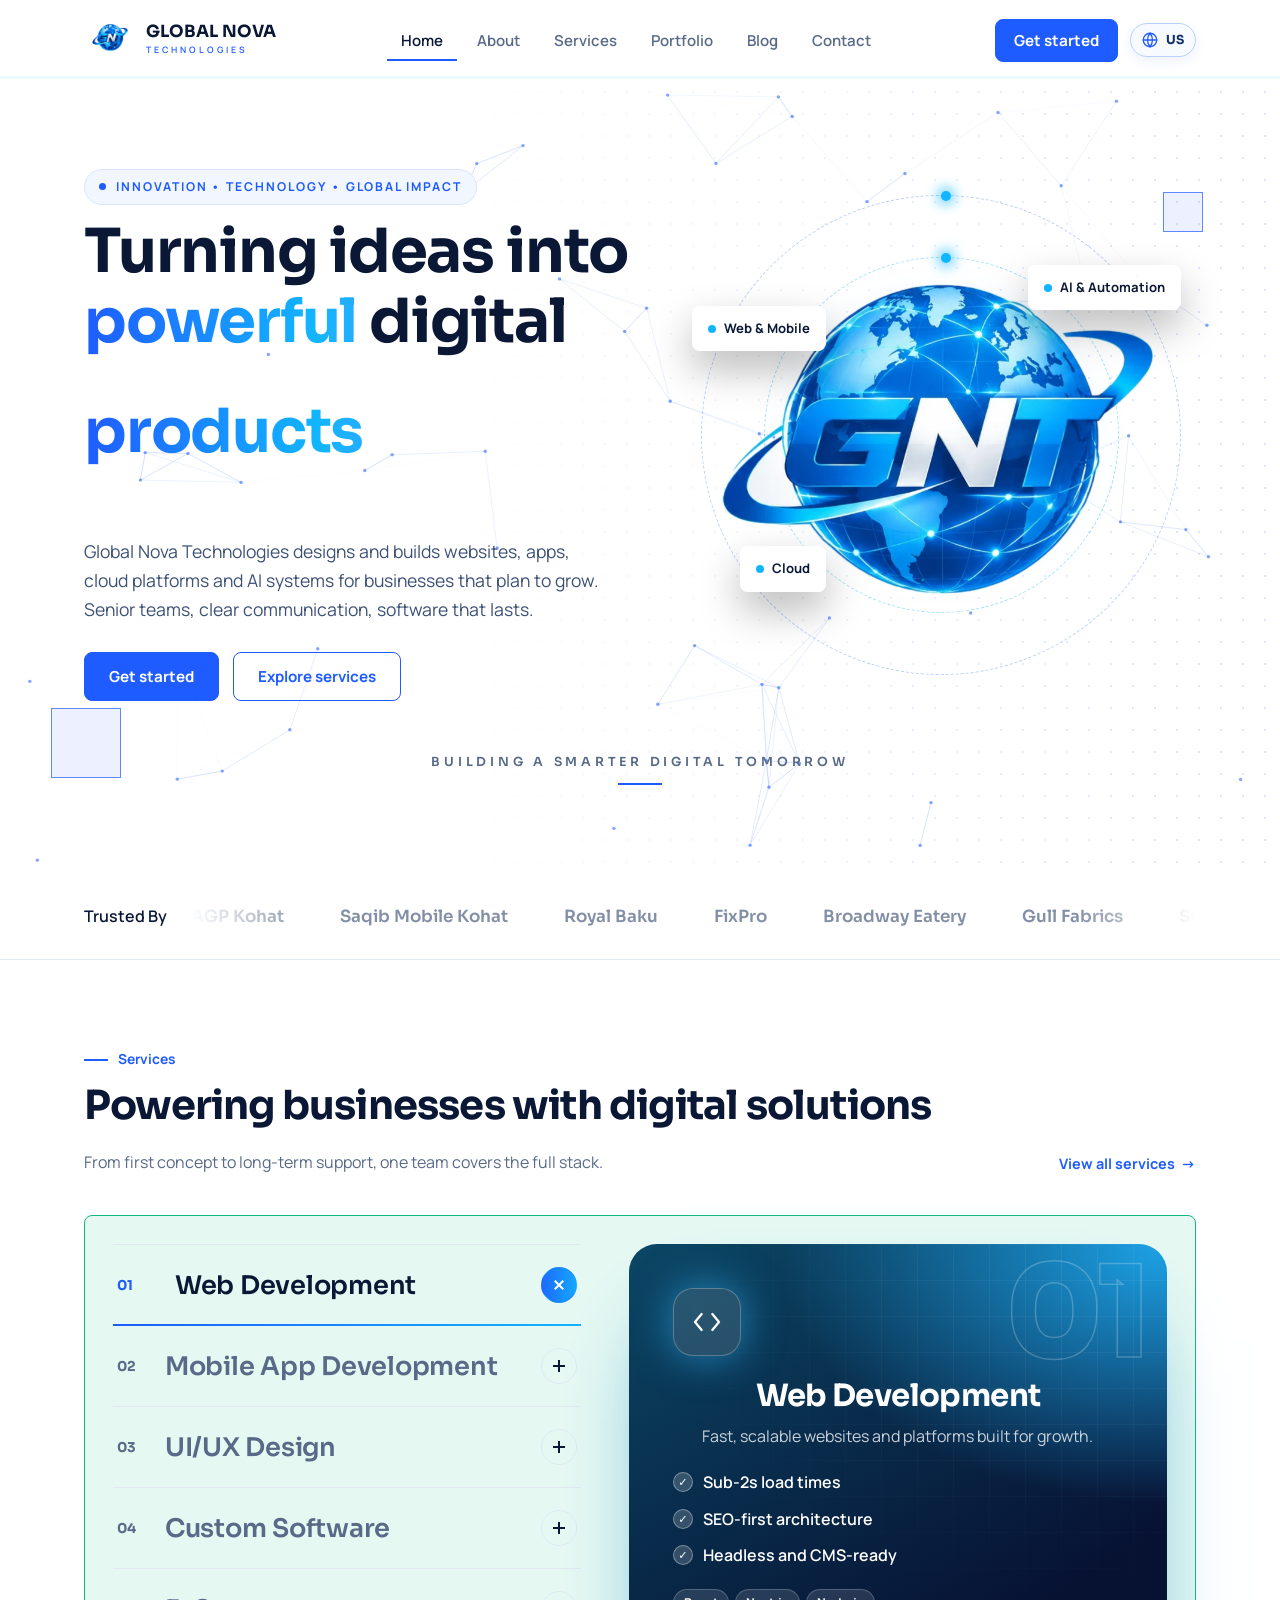
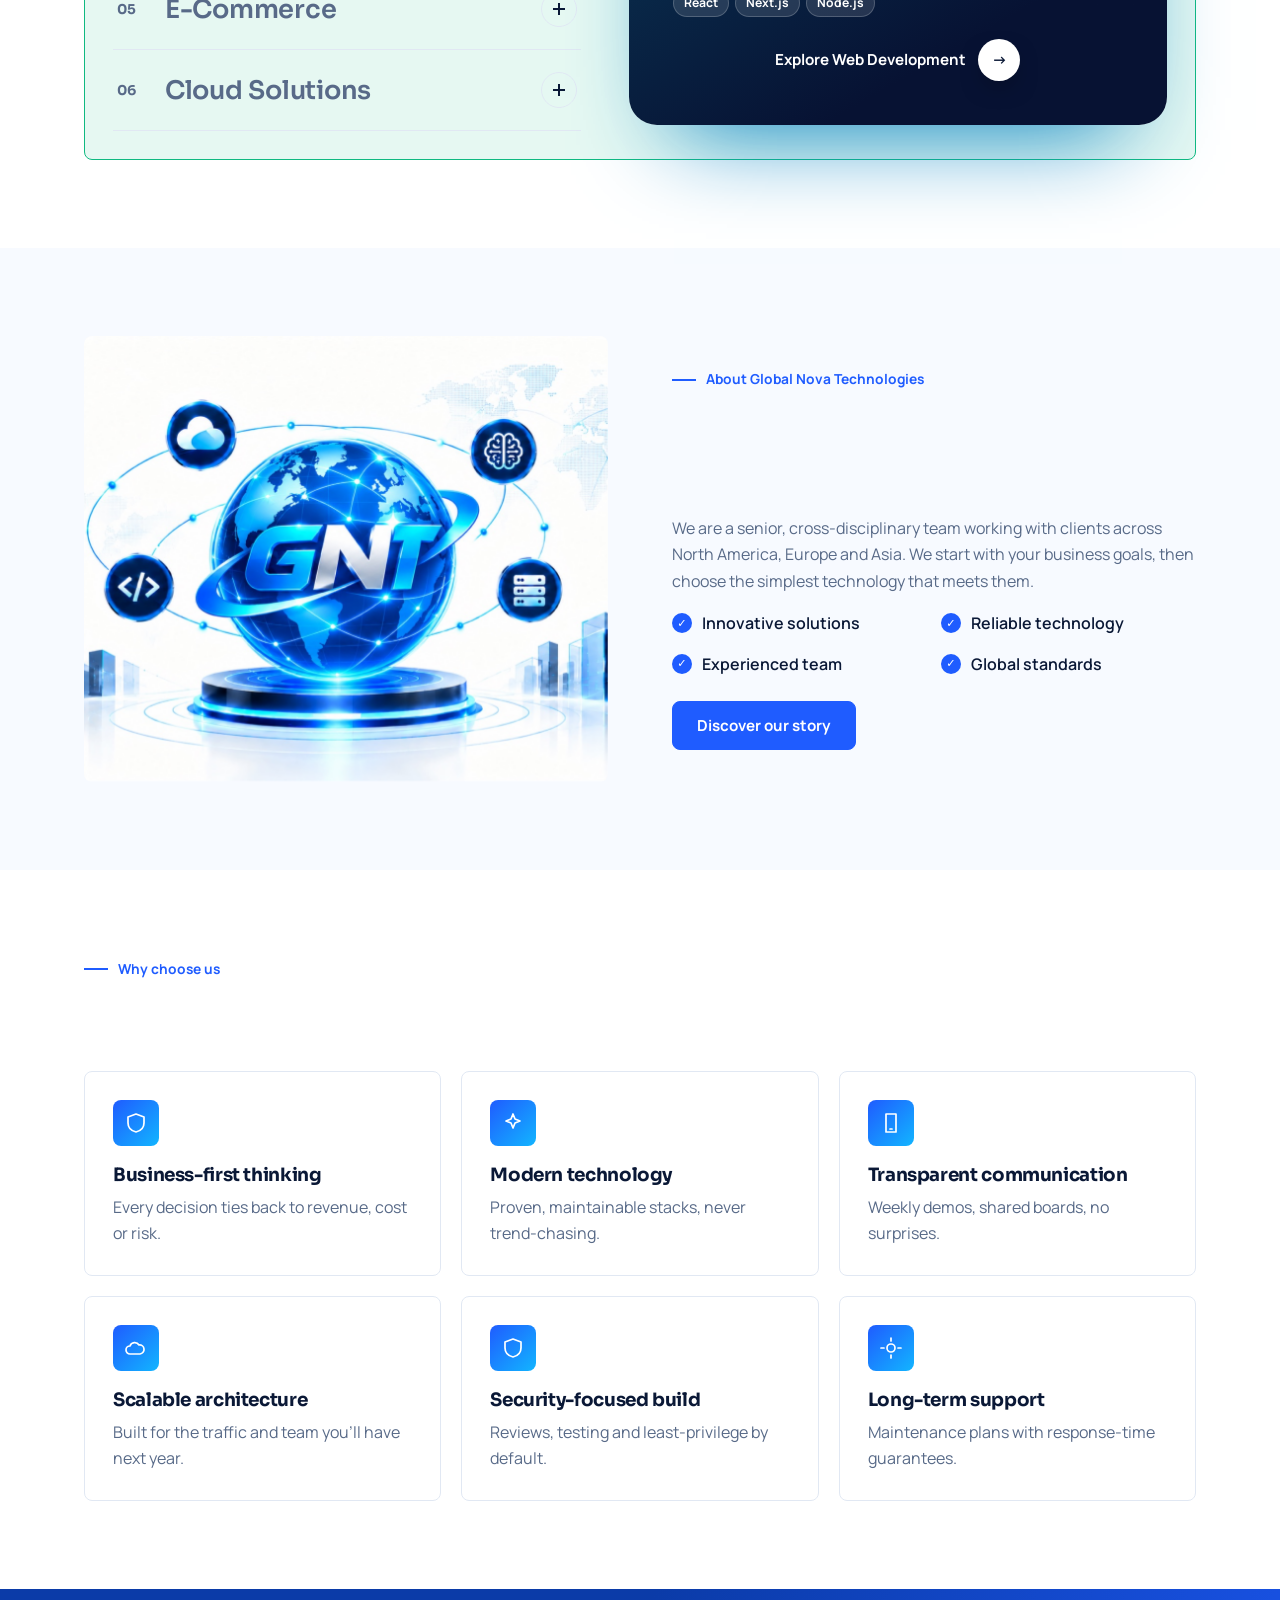
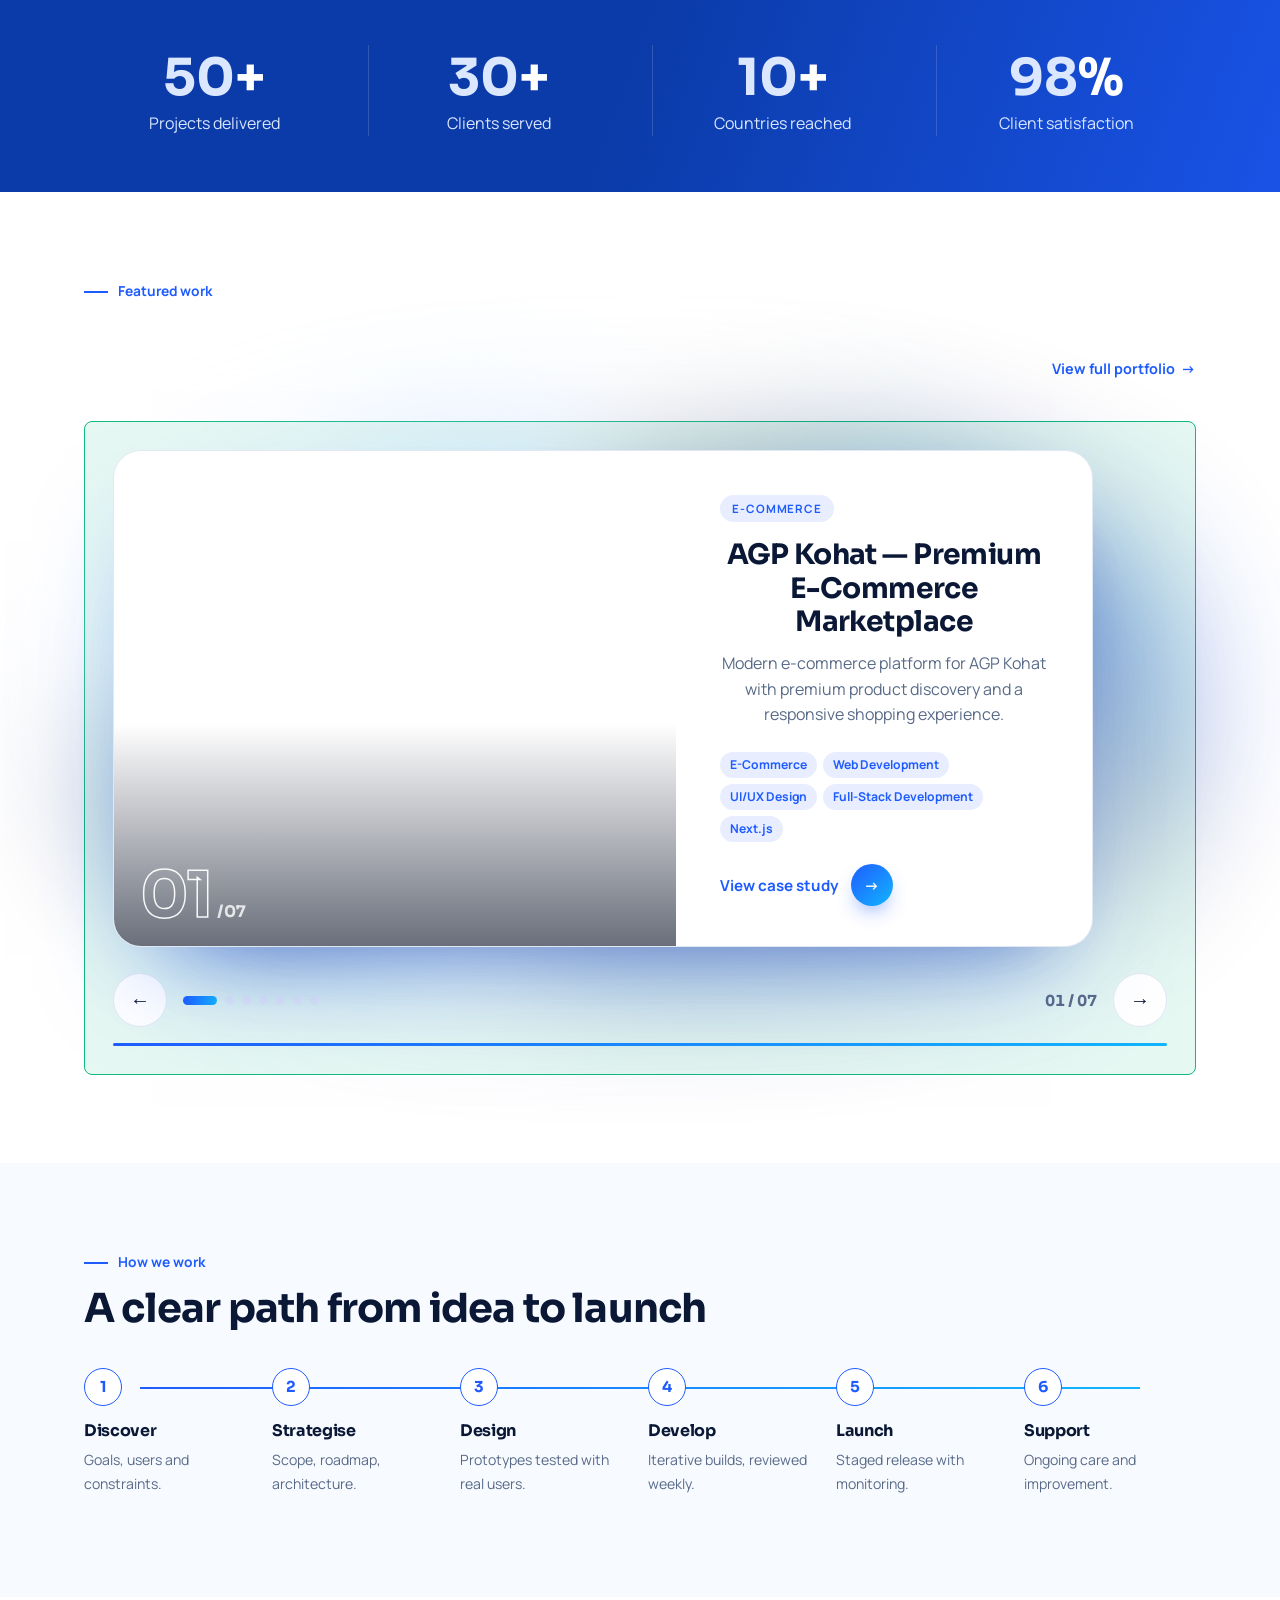
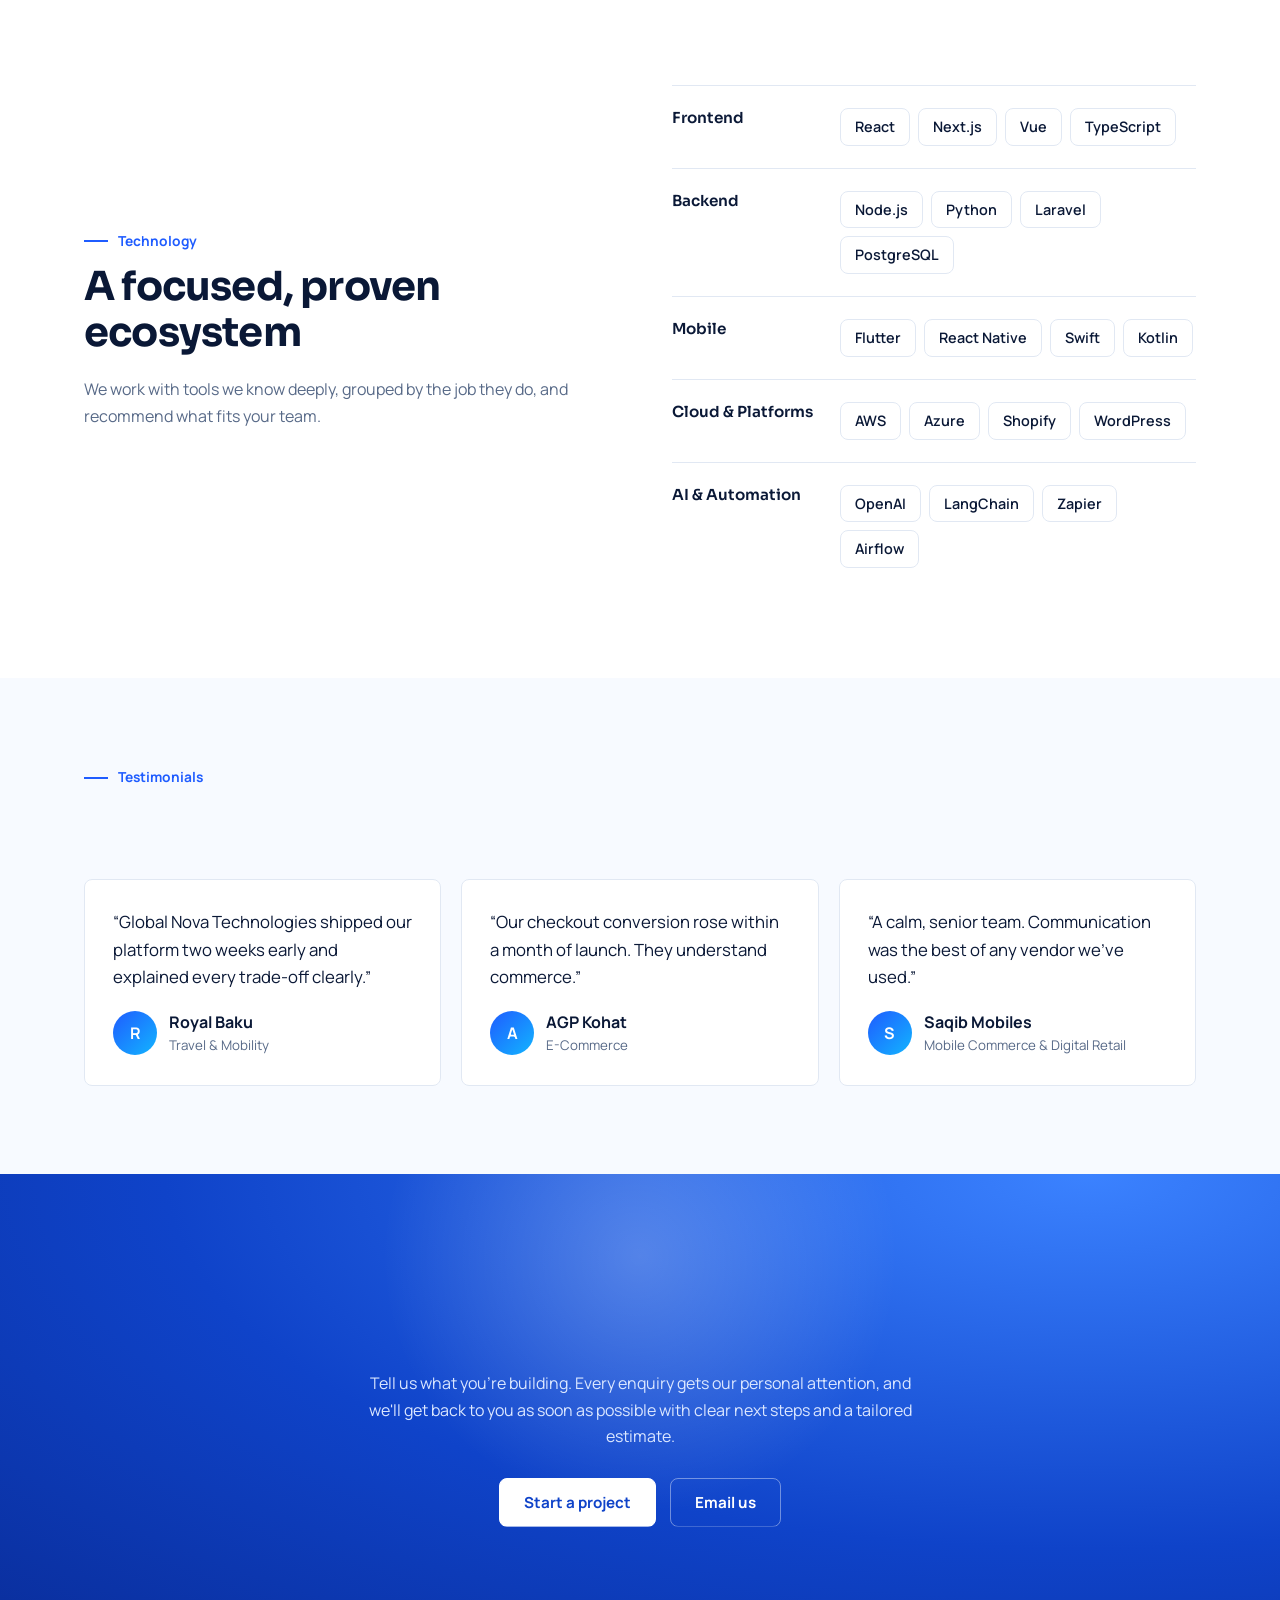
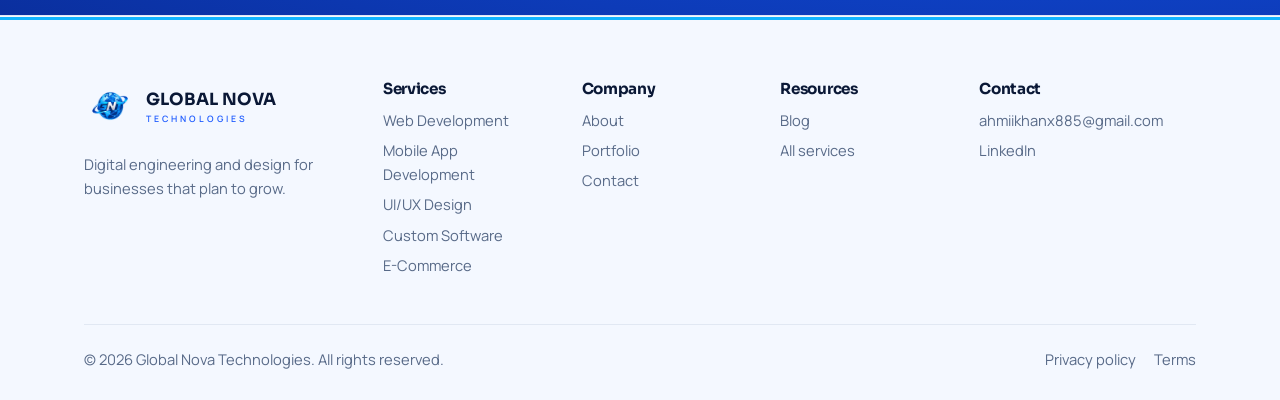
==== commit b0b26599: "Add files via upload" ====
--- a/index.html
+++ b/index.html
@@ -60,7 +60,7 @@
 .gv .chip{z-index:3;white-space:nowrap;animation:fl 5s ease-in-out infinite}.dt{display:inline-block;width:8px;height:8px;border-radius:50%;background:#12b5ff;margin-right:8px;animation:pl 1.6s infinite}
 .mq{overflow:hidden;flex:1;min-width:240px;mask-image:linear-gradient(90deg,transparent,#000 12%,#000 88%,transparent);-webkit-mask-image:linear-gradient(90deg,transparent,#000 12%,#000 88%,transparent)}.mq .tl{flex-wrap:nowrap;gap:0;width:max-content;animation:mq 24s linear infinite}.mq .tl span{margin-right:56px;white-space:nowrap}
 #pb{position:fixed;top:env(safe-area-inset-top,0px);left:0;right:0;height:3px;background:linear-gradient(90deg,#1f5cff,#12b5ff);transform:scaleX(0);transform-origin:left;z-index:80}#app{animation:fi .5s both}
-.rv{filter:blur(4px)}.rv.in{filter:none}.card.rv.in{transition:transform .18s,border-color .25s,box-shadow .25s}
+.card.rv.in{transition:transform .18s,border-color .25s,box-shadow .25s}
 a.card:hover,.card.h:hover{transform:perspective(900px) translateY(-6px) rotateX(var(--rx,0deg)) rotateY(var(--ry,0deg))}.card:before{content:"";position:absolute;inset:0;border-radius:inherit;background:radial-gradient(240px circle at var(--mx,50%) var(--my,50%),rgba(31,92,255,.13),transparent 60%);opacity:0;transition:.3s;pointer-events:none}.card:hover:before{opacity:1}.ic{transition:.3s}.card:hover .ic{transform:rotate(-8deg) scale(1.12)}
 .tl2 .num{transform:scale(.4)}.tl2 .rv.in .num{transform:scale(1);transition:.5s .2s cubic-bezier(.3,1.6,.5,1)}.tl2:before{transform-origin:left;background:linear-gradient(90deg,#1f5cff,#12b5ff)}@supports(animation-timeline:view()){.tl2:before{animation:ln linear both;animation-timeline:view();animation-range:entry 20% cover 45%}}
 .dk:not(.cs){background:linear-gradient(110deg,#071433 20%,#0e3486 50%,#071433 80%);background-size:250% 100%;animation:bgm 12s linear infinite}.cs{position:relative;overflow:hidden}.cs:before{content:"";position:absolute;width:560px;height:560px;left:50%;top:-45%;margin-left:-280px;background:radial-gradient(circle,rgba(18,181,255,.35),transparent 65%);animation:pl 6s ease-in-out infinite}.cs .wrap{position:relative}.ph{background-size:200% 200%;animation:bgm 14s ease infinite alternate}
@@ -205,7 +205,8 @@
 .x3-cube.c2 i:nth-child(1){transform:translateZ(20px)}.x3-cube.c2 i:nth-child(2){transform:rotateY(180deg) translateZ(20px)}.x3-cube.c2 i:nth-child(3){transform:rotateY(90deg) translateZ(20px)}.x3-cube.c2 i:nth-child(4){transform:rotateY(-90deg) translateZ(20px)}.x3-cube.c2 i:nth-child(5){transform:rotateX(90deg) translateZ(20px)}.x3-cube.c2 i:nth-child(6){transform:rotateX(-90deg) translateZ(20px)}
 @keyframes x3c{to{transform:rotateX(360deg) rotateY(720deg)}}
 @media(max-width:960px){.hero.x3{min-height:auto}.x3-cube{display:none}.hero.x3 .tag{margin-top:24px;letter-spacing:.2em}}
-@media(prefers-reduced-motion:reduce){.x3-cube{animation:none!important;transform:rotateX(-25deg) rotateY(35deg)}}</style></head><body>
+@media(prefers-reduced-motion:reduce){.x3-cube{animation:none!important;transform:rotateX(-25deg) rotateY(35deg)}}</style><link rel="stylesheet" href="assets/motion.css">
+</head><body>
 <div id="pb"></div><header id="hd"><div class="wrap nb"><a class="logo" href="#/" aria-label="Global Nova Technologies home"><img src="assets/global%20nova%20bg.png" alt="" aria-hidden="true"><span>Global Nova<small>Technologies</small></span></a>
 <ul id="menu"></ul><div class="nav-actions"><a class="btn sm" href="#/contact">Get started</a><ul id="language-slot"></ul></div><button id="bg" aria-label="Open menu" aria-expanded="false"><span></span></button></div></header>
 <main id="app" tabindex="-1"></main><footer id="ft"></footer>
@@ -228,7 +229,7 @@
 ["brand","Branding & Creative","Identities and content that make you recognisable.","Brand strategy|Visual identity|Motion and video","Illustrator,After Effects"],
 ["consulting","IT Consulting","Independent guidance on architecture, vendors and roadmaps.","Technology audits|Roadmaps|Team coaching","Architecture,DevOps"]];
 // [slug,title,cat,desc,tags,hue,image]
-const W=[["agp-kohat","AGP Kohat — Premium E-Commerce Marketplace","E-Commerce","Modern e-commerce platform for AGP Kohat with premium product discovery and a responsive shopping experience.","E-Commerce,Web Development,UI/UX Design,Full-Stack Development,Next.js",200,"assets/Agp ecommerce.png"],["saqib-mobile","Saqib Mobiles — Digital Mobile Showroom","Mobile Commerce & Digital Retail","Modern mobile retail, transformed into a seamless digital experience.","Mobile Commerce,Web Design,UI/UX Design,Full-Stack Development,Digital Retail",220,"assets/saqib mobiles kohat.png"],["royal-baku","Royal Baku — Luxury Mobility Platform","Travel & Mobility","A premium digital platform for luxury car rentals, chauffeur services, and curated Azerbaijan tours.","Travel & Mobility,Web Design,UI/UX Design,Full-Stack Development,Next.js",210,"assets/royal baku az.png"],["fix-pro","FixPro — Workshop Management SaaS","SaaS / Business Management","A smart workshop management platform built to streamline repair orders, customers, inventory, billing, and business operations in one system.","SaaS,Web App,UI/UX Design,Full-Stack Development,Business Management",195,"assets/fix pro.png"],["broadway-eatery","Broadway Eatery — Digital Dining Experience","Food & Hospitality","A modern restaurant platform designed for effortless menu browsing, online ordering, and a seamless mobile-first dining experience.","Web Design,UI/UX Design,Food & Hospitality,E-Commerce,Responsive Design",25,"assets/broadway eatery.png"],["shaheen-express","Shaheen Express — Smart Transport Experience","Travel & Mobility","A modern digital platform for intercity bus booking, route discovery, and a seamless passenger experience.","Travel & Mobility,Web Design,UI/UX Design,Full-Stack Development,Transport",205,"assets/shaheen express.png","Connecting people and places through a smarter travel experience."],["gull-fabrics","Gull Fabrics — Premium Fabric Store","Fashion & Lifestyle","A premium digital storefront designed for effortless fabric discovery, product browsing, and online shopping.","Fashion & Lifestyle,Web Design,UI/UX Design,E-Commerce",330,"assets/gull fabrics.png","Where premium fabrics meet modern digital style."]];
+const W=[["agp-kohat","AGP Kohat — Premium E-Commerce Marketplace","E-Commerce","Modern e-commerce platform for AGP Kohat with premium product discovery and a responsive shopping experience.","E-Commerce,Web Development,UI/UX Design,Full-Stack Development,Next.js",200,"assets/Agp ecommerce.jpg"],["saqib-mobile","Saqib Mobiles — Digital Mobile Showroom","Mobile Commerce & Digital Retail","Modern mobile retail, transformed into a seamless digital experience.","Mobile Commerce,Web Design,UI/UX Design,Full-Stack Development,Digital Retail",220,"assets/saqib mobiles kohat.jpg"],["royal-baku","Royal Baku — Luxury Mobility Platform","Travel & Mobility","A premium digital platform for luxury car rentals, chauffeur services, and curated Azerbaijan tours.","Travel & Mobility,Web Design,UI/UX Design,Full-Stack Development,Next.js",210,"assets/royal baku az.jpg"],["fix-pro","FixPro — Workshop Management SaaS","SaaS / Business Management","A smart workshop management platform built to streamline repair orders, customers, inventory, billing, and business operations in one system.","SaaS,Web App,UI/UX Design,Full-Stack Development,Business Management",195,"assets/fix pro.jpg"],["broadway-eatery","Broadway Eatery — Digital Dining Experience","Food & Hospitality","A modern restaurant platform designed for effortless menu browsing, online ordering, and a seamless mobile-first dining experience.","Web Design,UI/UX Design,Food & Hospitality,E-Commerce,Responsive Design",25,"assets/broadway eatery.jpg"],["shaheen-express","Shaheen Express — Smart Transport Experience","Travel & Mobility","A modern digital platform for intercity bus booking, route discovery, and a seamless passenger experience.","Travel & Mobility,Web Design,UI/UX Design,Full-Stack Development,Transport",205,"assets/shaheen express.jpg","Connecting people and places through a smarter travel experience."],["gull-fabrics","Gull Fabrics — Premium Fabric Store","Fashion & Lifestyle","A premium digital storefront designed for effortless fabric discovery, product browsing, and online shopping.","Fashion & Lifestyle,Web Design,UI/UX Design,E-Commerce",330,"assets/gull fabrics.jpg","Where premium fabrics meet modern digital style."]];
 // [id,title,cat,date,excerpt]
 const B=[["headless","Is headless commerce right for your business?","Engineering","12 Sep 2026","A practical look at cost, complexity and when a decoupled front end pays off."],["ux-audit","A five-step UX audit you can run this week","Design","3 Sep 2026","Find the friction in your product before your customers do."],["ai-ops","Where AI actually saves time in operations","AI","25 Aug 2026","Four automations with measurable returns, and three to skip."],["cloud-cost","Cutting cloud spend without slowing teams down","Cloud","14 Aug 2026","Right-sizing, reservations and the habits that keep bills flat."],["launch","The pre-launch checklist we use on every project","Engineering","30 Jul 2026","Performance, security and analytics checks before go-live."],["brand-sys","Why design systems outlast redesigns","Design","18 Jul 2026","One source of truth keeps brand and product aligned as you grow."]];
 const T=[["Frontend","React,Next.js,Vue,TypeScript"],["Backend","Node.js,Python,Laravel,PostgreSQL"],["Mobile","Flutter,React Native,Swift,Kotlin"],["Cloud & Platforms","AWS,Azure,Shopify,WordPress"],["AI & Automation","OpenAI,LangChain,Zapier,Airflow"]];
@@ -263,7 +264,7 @@
 "":()=>`<div class="hero x3"><canvas id="cv" aria-hidden="true"></canvas><div class="x3-cube" aria-hidden="true"><i></i><i></i><i></i><i></i><i></i><i></i></div><div class="x3-cube c2" aria-hidden="true"><i></i><i></i><i></i><i></i><i></i><i></i></div><i class="bl b1"></i><i class="bl b2"></i><div class="wrap hg"><div><div class="eb" style="animation-delay:0s">Innovation • Technology • Global impact</div><h1><span class="w " style="--i:0">Turning</span> <span class="w " style="--i:1">ideas</span> <span class="w " style="--i:2">into</span> <span class="w ac sh" style="--i:3">powerful</span> <span class="w " style="--i:4">digital</span> <span class="w ac sh" style="--i:5">products</span></h1><p style="animation-delay:.8s">Global Nova Technologies designs and builds websites, apps, cloud platforms and AI systems for businesses that plan to grow. Senior teams, clear communication, software that lasts.</p><div class="cta" style="animation-delay:.95s">${ar("Get started","contact")}<a class="btn o" href="#/services">Explore services</a></div></div>${globe}</div><div class="tag">Building a smarter digital tomorrow</div></div>
 <div class="trust"><div class="wrap"><p>Trusted By</p><div class="mq"><div class="tl"><span>AGP Kohat</span><span>Saqib Mobile Kohat</span><span>Royal Baku</span><span>FixPro</span><span>Broadway Eatery</span><span>Gull Fabrics</span><span>Shaheen Express</span><span>AGP Kohat</span><span>Saqib Mobile Kohat</span><span>Royal Baku</span><span>FixPro</span><span>Broadway Eatery</span><span>Gull Fabrics</span><span>Shaheen Express</span></div></div></div></div>
 <section><div class="wrap"><div class="sh"><div><div class="eb">Services</div><h2>Powering businesses with digital solutions</h2><p>From first concept to long-term support, one team covers the full stack.</p></div><a class="more" href="#/services">View all services</a></div>${sx(S.slice(0,6))}</div></section>
-<section style="background:var(--alt)"><div class="wrap split"><div class="rv about-image"><img src="assets/global%20nova%20about%20pic.png" alt="Global Nova Technologies team" loading="lazy"></div><div class="rv"><div class="eb">About Global Nova Technologies</div><h2>Technology partners, not just vendors</h2><p>We are a senior, cross-disciplinary team working with clients across North America, Europe and Asia. We start with your business goals, then choose the simplest technology that meets them.</p><ul class="ck"><li>Innovative solutions</li><li>Reliable technology</li><li>Experienced team</li><li>Global standards</li></ul>${ar("Discover our story","about")}</div></div></section>
+<section style="background:var(--alt)"><div class="wrap split"><div class="rv about-image"><img src="assets/global%20nova%20about%20pic.jpg" alt="Global Nova Technologies team" loading="lazy"></div><div class="rv"><div class="eb">About Global Nova Technologies</div><h2>Technology partners, not just vendors</h2><p>We are a senior, cross-disciplinary team working with clients across North America, Europe and Asia. We start with your business goals, then choose the simplest technology that meets them.</p><ul class="ck"><li>Innovative solutions</li><li>Reliable technology</li><li>Experienced team</li><li>Global standards</li></ul>${ar("Discover our story","about")}</div></div></section>
 <section><div class="wrap"><div class="eb">Why choose us</div><h2>An approach clients stay with</h2><div class="g g3" style="margin-top:32px">${[["Business-first thinking","Every decision ties back to revenue, cost or risk."],["Modern technology","Proven, maintainable stacks, never trend-chasing."],["Transparent communication","Weekly demos, shared boards, no surprises."],["Scalable architecture","Built for the traffic and team you'll have next year."],["Security-focused build","Reviews, testing and least-privilege by default."],["Long-term support","Maintenance plans with response-time guarantees."]].map((x,i)=>`<div class="card h rv">${ic([8,6,1,5,8,3][i])}<h3>${x[0]}</h3><p style="margin:0">${x[1]}</p></div>`).join("")}</div></div></section>
 ${stats}
 <section><div class="wrap"><div class="sh"><div><div class="eb">Featured work</div><h2>Innovative projects, measurable results</h2></div><a class="more" href="#/portfolio">View full portfolio</a></div>${sl(W)}</div></section>
@@ -291,7 +292,7 @@
 <h3 style="margin-top:36px">Technology stack</h3>${tags(w[4])}${isRoyalBaku||isFixPro||w[0]=="broadway-eatery"||w[0]=="shaheen-express"||w[0]=="gull-fabrics"?"":`<h3 style="margin-top:28px">Results (sample figures)</h3><div class="st" style="margin:16px 0 40px"><div style="border:0"><b style="color:var(--b)">+42%</b><span style="color:var(--m)">Conversion</span></div><div style="border-color:var(--l)"><b style="color:var(--b)">-58%</b><span style="color:var(--m)">Load time</span></div><div style="border-color:var(--l)"><b style="color:var(--b)">3x</b><span style="color:var(--m)">Release speed</span></div><div style="border-color:var(--l)"><b style="color:var(--b)">99.9%</b><span style="color:var(--m)">Uptime</span></div></div>`}
 <div class="g g3">${[w[5]+20,w[5]-15,w[5]+40].map(h=>vis(h,w[6]?"blog-feature-image":"",w[6]||"")) .join("")}</div><div style="margin-top:40px">${quote("They understood our business quickly and delivered exactly what we needed.","Client lead","Project sponsor (placeholder)")}</div></div></section>
 <section style="background:var(--alt)"><div class="wrap"><div class="sh"><h2 style="margin:0">Next project</h2></div><div style="max-width:520px">${pc(n)}</div></div></section>${CTA()}`},
-blog:()=>`${ph("Blog","Insights from the studio","Practical writing on engineering, design and growth.")}<section><div class="wrap"><a class="card pc rv blog-feature" href="#/blog/${B[0][0]}"><div class="cl"><div class="vis blog-feature-image"><img src="assets/blog%20section%20pic.png" alt="Featured blog visual" loading="lazy"></div></div><div class="bd" style="align-self:center"><span class="cat">Featured · ${B[0][2]} · ${B[0][3]}</span><h2 style="margin:8px 0">${B[0][1]}</h2><p>${B[0][4]}</p><span class="more">Read article</span></div></a>
+blog:()=>`${ph("Blog","Insights from the studio","Practical writing on engineering, design and growth.")}<section><div class="wrap"><a class="card pc rv blog-feature" href="#/blog/${B[0][0]}"><div class="cl"><div class="vis blog-feature-image"><img src="assets/blog%20section%20pic.jpg" alt="Featured blog visual" loading="lazy"></div></div><div class="bd" style="align-self:center"><span class="cat">Featured · ${B[0][2]} · ${B[0][3]}</span><h2 style="margin:8px 0">${B[0][1]}</h2><p>${B[0][4]}</p><span class="more">Read article</span></div></a>
 <div class="fl" id="bf">${["All","Engineering","Design","AI","Cloud"].map((c,i)=>`<button data-c="${c}" class="${i?"":"on"}">${c}</button>`).join("")}<input id="bq" type="search" placeholder="Search articles" aria-label="Search articles"></div><div class="g g3" id="bg2"></div><div style="text-align:center;margin-top:32px"><button class="btn o" id="lm">Load more</button></div></div></section>`,
 "blog/":k=>{const b=B.find(x=>x[0]==k);if(!b)return nf();return `${ph(b[2],b[1],b[3]+" · 6 min read",'<a href="#/">Home</a> / <a href="#/blog">Blog</a> / '+b[2])}<section><div class="wrap art"><p><b>${b[4]}</b></p><p>Every technology decision is a trade-off between speed, cost and flexibility. Start by writing down what success looks like in numbers, then test each option against it.</p><h2>Start with the constraint</h2><p>Teams often pick tools first and justify them later. Reverse that order: list your real constraints (budget, team skills, timeline, compliance) and let them narrow the field.</p><h2>Measure, then decide</h2><p>Run a small pilot, capture the metrics that matter, and expand only when the results hold. This keeps risk low and makes the case for investment easy to explain.</p><p>This is sample article copy. Replace it with your own writing.</p><a class="more" href="#/blog">Back to all articles</a></div></section>${CTA("Want help applying this?")}`},
 contact:()=>`${ph("Contact","Tell us about your project","Every message is read by our team. We'll get back to you as soon as possible.")}<section><div class="wrap split" style="align-items:start"><form id="cf" class="card" novalidate><input type="hidden" name="access_key" value="0bef7632-26aa-4146-aa31-cb5e33a48ab6"><input type="hidden" name="subject" value="Global Nova project enquiry"><div class="g g2" style="gap:0 18px"><div class="f"><label for="n">Name *</label><input id="n" name="name" autocomplete="name"><span class="er"></span></div><div class="f"><label for="e">Email *</label><input id="e" name="email" type="email" autocomplete="email"><span class="er"></span></div><div class="f"><label for="p">Phone</label><input id="p" name="phone" type="tel" autocomplete="tel"><span class="er"></span></div><div class="f"><label for="c">Company</label><input id="c" name="company" autocomplete="organization"><span class="er"></span></div><div class="f"><label for="s">Service</label><select id="s" name="service">${S.map(s=>`<option>${s[1]}</option>`).join("")}</select></div><div class="f"><label for="bu">Budget</label><select id="bu" name="budget"><option>Under $10k</option><option>$10k–$50k</option><option>$50k–$150k</option><option>$150k+</option></select></div></div><div class="f"><label for="m">Project details *</label><textarea id="m" name="message" rows="5"></textarea><span class="er"></span></div><button class="btn" id="sb" type="submit">Send message</button><div id="st" role="status" aria-live="polite" style="margin-top:16px"></div></form>
@@ -339,11 +340,11 @@
 its.forEach((t,j)=>{const h=t.querySelector(".sx-hd");h.onclick=()=>{touched=true;set(mob()&&cur==j?-1:j)};h.addEventListener("mouseenter",()=>{if(!mob()){touched=true;set(j)}});h.addEventListener("focus",()=>{if(!mob())set(j)})});
 set(mob()?-1:0);const tm=setInterval(()=>{if(!document.body.contains(x)){clearInterval(tm);return}if(touched||mob()||x.matches(":hover"))return;const r=x.getBoundingClientRect();if(r.bottom<0||r.top>innerHeight)return;set((cur+1)%its.length)},4200)})}function rv(){const io=new IntersectionObserver(es=>es.forEach(e=>{if(e.isIntersecting){e.target.classList.add("in");io.unobserve(e.target);setTimeout(()=>e.target.style.transitionDelay="",900)}}),{threshold:.1});$$(".rv:not(.in)").forEach((x,i)=>{x.style.transitionDelay=(i%4)*90+"ms";io.observe(x)})}
 function count(){const io=new IntersectionObserver(es=>es.forEach(e=>{if(!e.isIntersecting)return;io.unobserve(e.target);const t=+e.target.dataset.n,s=performance.now();(function f(n){const p=Math.min((n-s)/1400,1);e.target.textContent=Math.round(t*(1-Math.pow(1-p,3)));if(p<1)requestAnimationFrame(f)})(s)}));$$("[data-n]").forEach(x=>io.observe(x))}
-function net(){const c=$("#cv");if(!c||matchMedia("(prefers-reduced-motion:reduce)").matches)return;const x=c.getContext("2d"),m={x:-999,y:-999},d=Math.min(devicePixelRatio,2);let W,H,N=[];const rs=()=>{W=c.width=c.offsetWidth*d;H=c.height=c.offsetHeight*d;N=Array.from({length:Math.round(c.offsetWidth/16)},()=>({x:Math.random()*W,y:Math.random()*H,vx:(Math.random()-.5)*.5*d,vy:(Math.random()-.5)*.5*d}))};rs();removeEventListener("resize",net.rs);net.rs=rs;addEventListener("resize",rs);c.parentNode.onmousemove=e=>{const r=c.getBoundingClientRect();m.x=(e.clientX-r.left)*d;m.y=(e.clientY-r.top)*d};
-(function f(){if($("#cv")!==c)return;x.clearRect(0,0,W,H);for(const p of N){p.x+=p.vx;p.y+=p.vy;if(p.x<0||p.x>W)p.vx*=-1;if(p.y<0||p.y>H)p.vy*=-1;x.fillStyle="rgba(31,92,255,.55)";x.beginPath();x.arc(p.x,p.y,1.7*d,0,7);x.fill()}
+function net(){const c=$("#cv");if(!c||matchMedia("(prefers-reduced-motion:reduce)").matches)return;const x=c.getContext("2d"),m={x:-999,y:-999},d=Math.min(devicePixelRatio,1.5);let W,H,N=[];const rs=()=>{W=c.width=c.offsetWidth*d;H=c.height=c.offsetHeight*d;N=Array.from({length:Math.min(70,Math.round(c.offsetWidth/22))},()=>({x:Math.random()*W,y:Math.random()*H,vx:(Math.random()-.5)*.5*d,vy:(Math.random()-.5)*.5*d}))};rs();removeEventListener("resize",net.rs);net.rs=rs;addEventListener("resize",rs);c.parentNode.onmousemove=e=>{const r=c.getBoundingClientRect();m.x=(e.clientX-r.left)*d;m.y=(e.clientY-r.top)*d};
+net.on=true;new IntersectionObserver(es=>{net.on=es[0].isIntersecting}).observe(c);(function f(){if($("#cv")!==c)return;if(document.hidden||!net.on){requestAnimationFrame(f);return}x.clearRect(0,0,W,H);for(const p of N){p.x+=p.vx;p.y+=p.vy;if(p.x<0||p.x>W)p.vx*=-1;if(p.y<0||p.y>H)p.vy*=-1;x.fillStyle="rgba(31,92,255,.55)";x.beginPath();x.arc(p.x,p.y,1.7*d,0,7);x.fill()}
 for(let i=0;i<N.length;i++){const a=N[i];for(let j=i+1;j<N.length;j++){const b=N[j],dx=a.x-b.x,dy=a.y-b.y,q=dx*dx+dy*dy,L=(130*d)**2;if(q<L){x.strokeStyle=`rgba(31,92,255,${.2*(1-q/L)})`;x.beginPath();x.moveTo(a.x,a.y);x.lineTo(b.x,b.y);x.stroke()}}const dx=a.x-m.x,dy=a.y-m.y,q=dx*dx+dy*dy,L=(180*d)**2;if(q<L){x.strokeStyle=`rgba(18,181,255,${.55*(1-q/L)})`;x.beginPath();x.moveTo(a.x,a.y);x.lineTo(m.x,m.y);x.stroke()}}requestAnimationFrame(f)})()}
-function tilt(){const g=$(".gv");if(!g)return;const h=g.closest(".hero");h.addEventListener("mousemove",e=>{const r=h.getBoundingClientRect();g.style.setProperty("--ry",((e.clientX-r.left)/r.width-.5)*16+"deg");g.style.setProperty("--rx",-((e.clientY-r.top)/r.height-.5)*12+"deg")})}
-document.addEventListener("mousemove",e=>{const c=e.target.closest&&e.target.closest(".card");if(!c||c.tagName=="FORM")return;const r=c.getBoundingClientRect(),x=e.clientX-r.left,y=e.clientY-r.top;c.style.setProperty("--mx",x+"px");c.style.setProperty("--my",y+"px");c.style.setProperty("--ry",(x/r.width-.5)*8+"deg");c.style.setProperty("--rx",-(y/r.height-.5)*8+"deg")});
+function tilt(){const g=$(".gv");if(!g)return;const h=g.closest(".hero");let tq=0;h.addEventListener("mousemove",e=>{if(tq)return;tq=requestAnimationFrame(()=>tq=0);const r=h.getBoundingClientRect();g.style.setProperty("--ry",((e.clientX-r.left)/r.width-.5)*16+"deg");g.style.setProperty("--rx",-((e.clientY-r.top)/r.height-.5)*12+"deg")})}
+let cq=0;document.addEventListener("mousemove",e=>{if(cq)return;cq=requestAnimationFrame(()=>cq=0);const c=e.target.closest&&e.target.closest(".card");if(!c||c.tagName=="FORM")return;const r=c.getBoundingClientRect(),x=e.clientX-r.left,y=e.clientY-r.top;c.style.setProperty("--mx",x+"px");c.style.setProperty("--my",y+"px");c.style.setProperty("--ry",(x/r.width-.5)*8+"deg");c.style.setProperty("--rx",-(y/r.height-.5)*8+"deg")});
 document.addEventListener("mouseout",e=>{const c=e.target.closest&&e.target.closest(".card");if(c){c.style.removeProperty("--rx");c.style.removeProperty("--ry")}});
 function route(){const h=location.hash.replace(/^#\/?/,"").replace(/\/$/,""),[a,b]=h.split("/");let fn=b?R[a+"/"]:R[a||""],out;$("#app").innerHTML=fn?fn(b):nf();$("#app").style.animation="none";$("#app").offsetWidth;$("#app").style.animation="";
 document.title=($(".ph h1,.hero h1")?.textContent||"Page not found")+" | Global Nova Technologies";$$("#menu a").forEach(x=>x.classList.toggle("on",x.getAttribute("href")=="#/"+(a||"")));closeM();scrollTo(0,0);
@@ -370,4 +371,5 @@
 addEventListener("keydown",e=>e.key=="Escape"&&closeM());addEventListener("scroll",()=>{$("#hd").classList.toggle("s",scrollY>20);$("#pb").style.transform=`scaleX(${scrollY/(document.documentElement.scrollHeight-innerHeight||1)})`},{passive:true});
 const localizedContentObserver=new MutationObserver(()=>{applyContentLocale(document.body);applyLanguageTriggerLabel()});localizedContentObserver.observe($("#app"),{childList:true,subtree:true});localizedContentObserver.observe($("#ft"),{childList:true,subtree:true});
 addEventListener("hashchange",route);foot();route();
-</script></body></html>
+</script><script src="assets/motion.js" defer></script>
+</body></html>
--- a/assets/motion.css
+++ b/assets/motion.css
@@ -0,0 +1,75 @@
+/* Global Nova Technologies: scroll animation styles (used with motion.js)
+   Only transform / opacity / clip-path are animated, so everything runs on the GPU. */
+.fx-on [data-fx] {
+  --fx-d: 0ms;
+  --fx-ease: cubic-bezier(.16, 1, .3, 1);       /* expo-out: fast start, silky landing */
+  transition:
+    opacity .9s var(--fx-ease) var(--fx-d),
+    transform 1.1s var(--fx-ease) var(--fx-d),
+    clip-path 1.2s var(--fx-ease) var(--fx-d);
+}
+
+/* Soft rise */
+.fx-on [data-fx="up"]    { opacity: 0; transform: translate3d(0, 56px, 0); }
+
+/* Headings: rise out of a mask */
+.fx-on [data-fx="title"] {
+  opacity: 0;
+  transform: translate3d(0, 70%, 0) skewY(4deg);
+  clip-path: inset(0 0 100% 0);
+}
+
+/* Small labels and buttons: spring pop */
+.fx-on [data-fx="pop"] {
+  opacity: 0;
+  transform: translate3d(0, 24px, 0) scale(.86);
+  transition-timing-function: cubic-bezier(.34, 1.56, .64, 1);
+}
+
+/* Cards: tilt up in 3D */
+.fx-on [data-fx="card"] {
+  opacity: 0;
+  transform: perspective(1100px) translate3d(0, 90px, 0) rotateX(22deg) scale(.94);
+  transform-origin: 50% 100%;
+}
+
+/* Columns sliding in from either side */
+.fx-on [data-fx="left"]  { opacity: 0; transform: translate3d(-110px, 0, 0) rotate(-1.5deg); }
+.fx-on [data-fx="right"] { opacity: 0; transform: translate3d(110px, 0, 0) rotate(1.5deg); }
+
+/* Images: curtain wipe from the bottom, image zooms back to rest */
+.fx-on [data-fx="img"] {
+  overflow: hidden;
+  clip-path: inset(100% 0 0 0 round 18px);
+  transform: translate3d(0, 60px, 0);
+}
+.fx-on [data-fx="img"] img {
+  transform: translate3d(0, var(--fx-py, 0), 0) scale(1.35);
+  transition: transform 1.6s cubic-bezier(.16, 1, .3, 1) var(--fx-d);
+}
+
+/* Revealed state */
+.fx-on [data-fx].fx-in {
+  opacity: 1;
+  transform: none;
+  clip-path: inset(0 0 0 0 round 0);
+}
+.fx-on [data-fx="img"].fx-in { clip-path: inset(0 0 0 0 round 18px); }
+.fx-on [data-fx="img"].fx-in img {
+  transform: translate3d(0, var(--fx-py, 0), 0) scale(1.12);
+  transition: transform .2s linear;   /* follow parallax tightly once revealed */
+}
+
+/* Parallax images keep a little overscan so edges never show */
+.fx-par { will-change: transform; }
+
+/* Old reveal class: give it the same feel */
+.fx-on .rv { transform: translate3d(0, 50px, 0) scale(.97); transition: opacity .9s cubic-bezier(.16,1,.3,1), transform 1.1s cubic-bezier(.16,1,.3,1); }
+.fx-on .rv.in { transform: none; }
+
+/* Header progress bar: glide instead of jumping */
+#pb { transition: transform .12s linear; will-change: transform; }
+
+@media (prefers-reduced-motion: reduce) {
+  .fx-on [data-fx], .fx-on [data-fx] img { opacity: 1 !important; transform: none !important; clip-path: none !important; transition: none !important; }
+}
